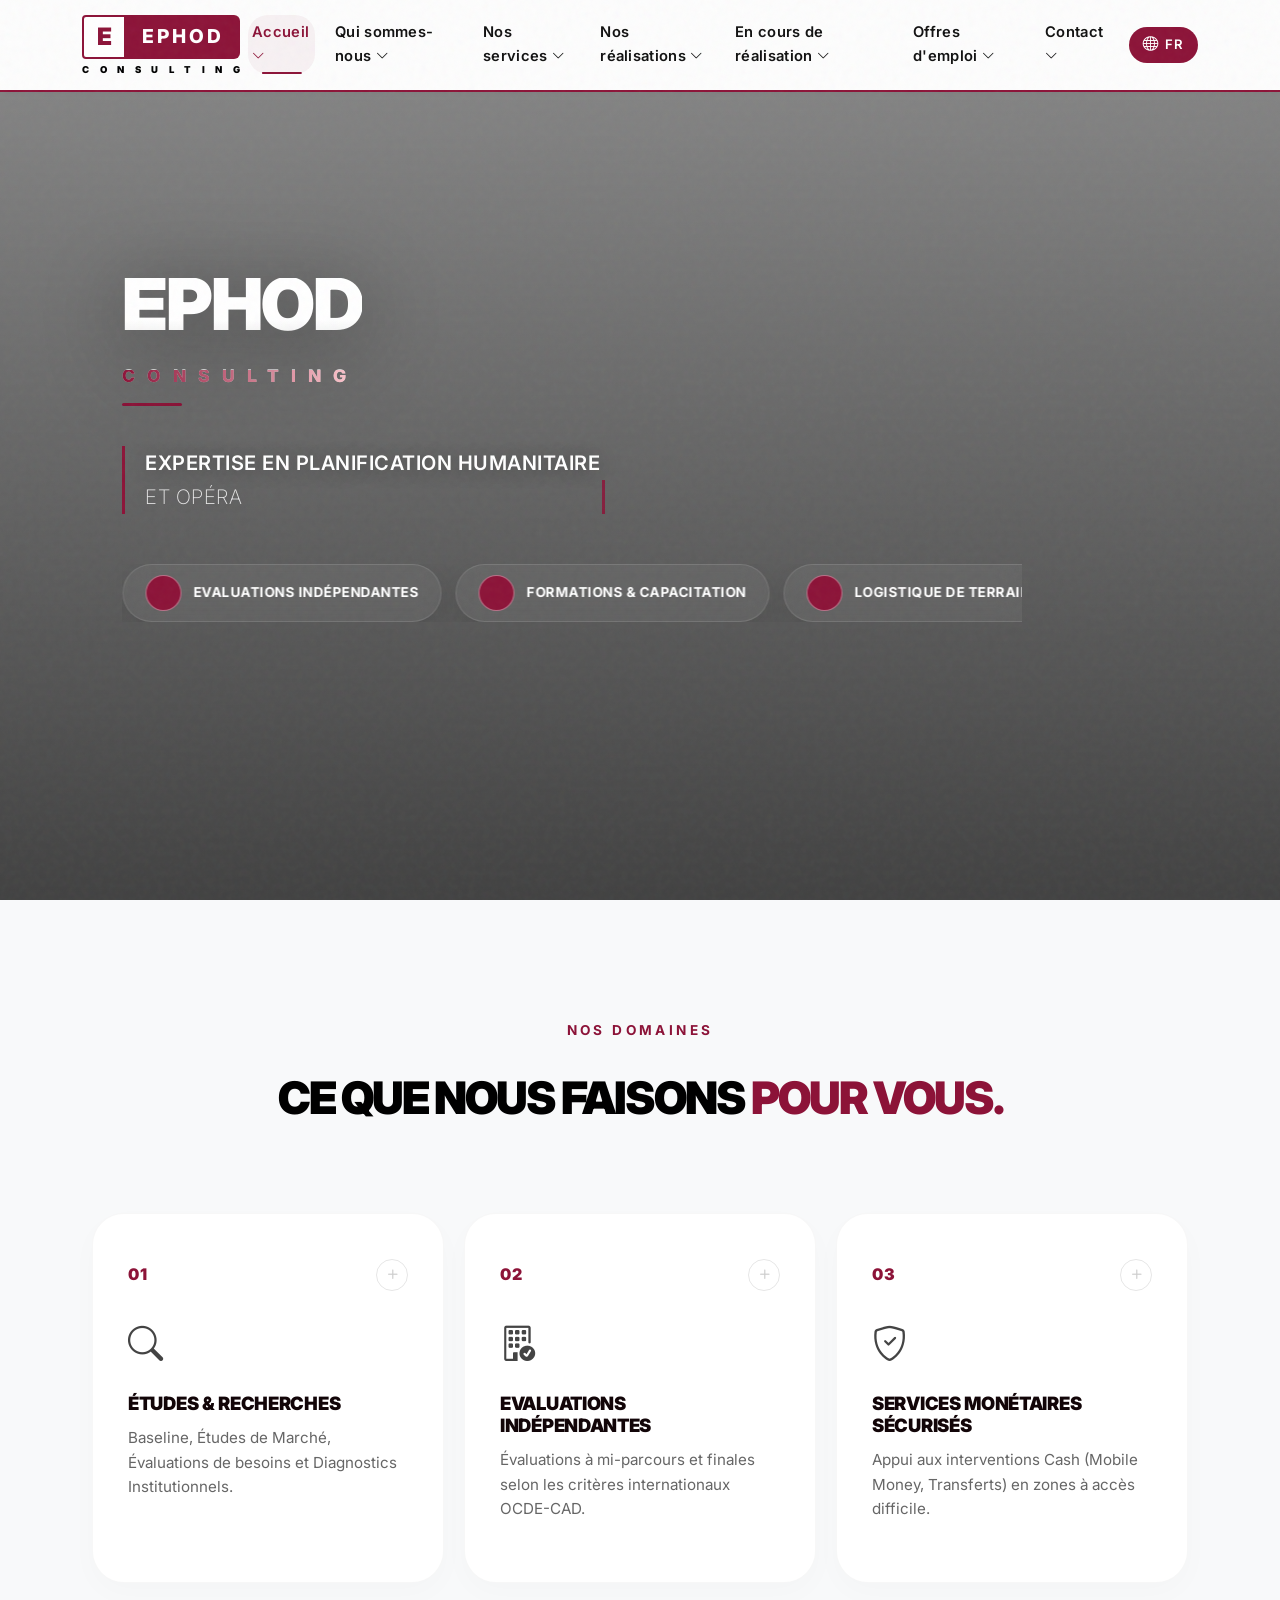
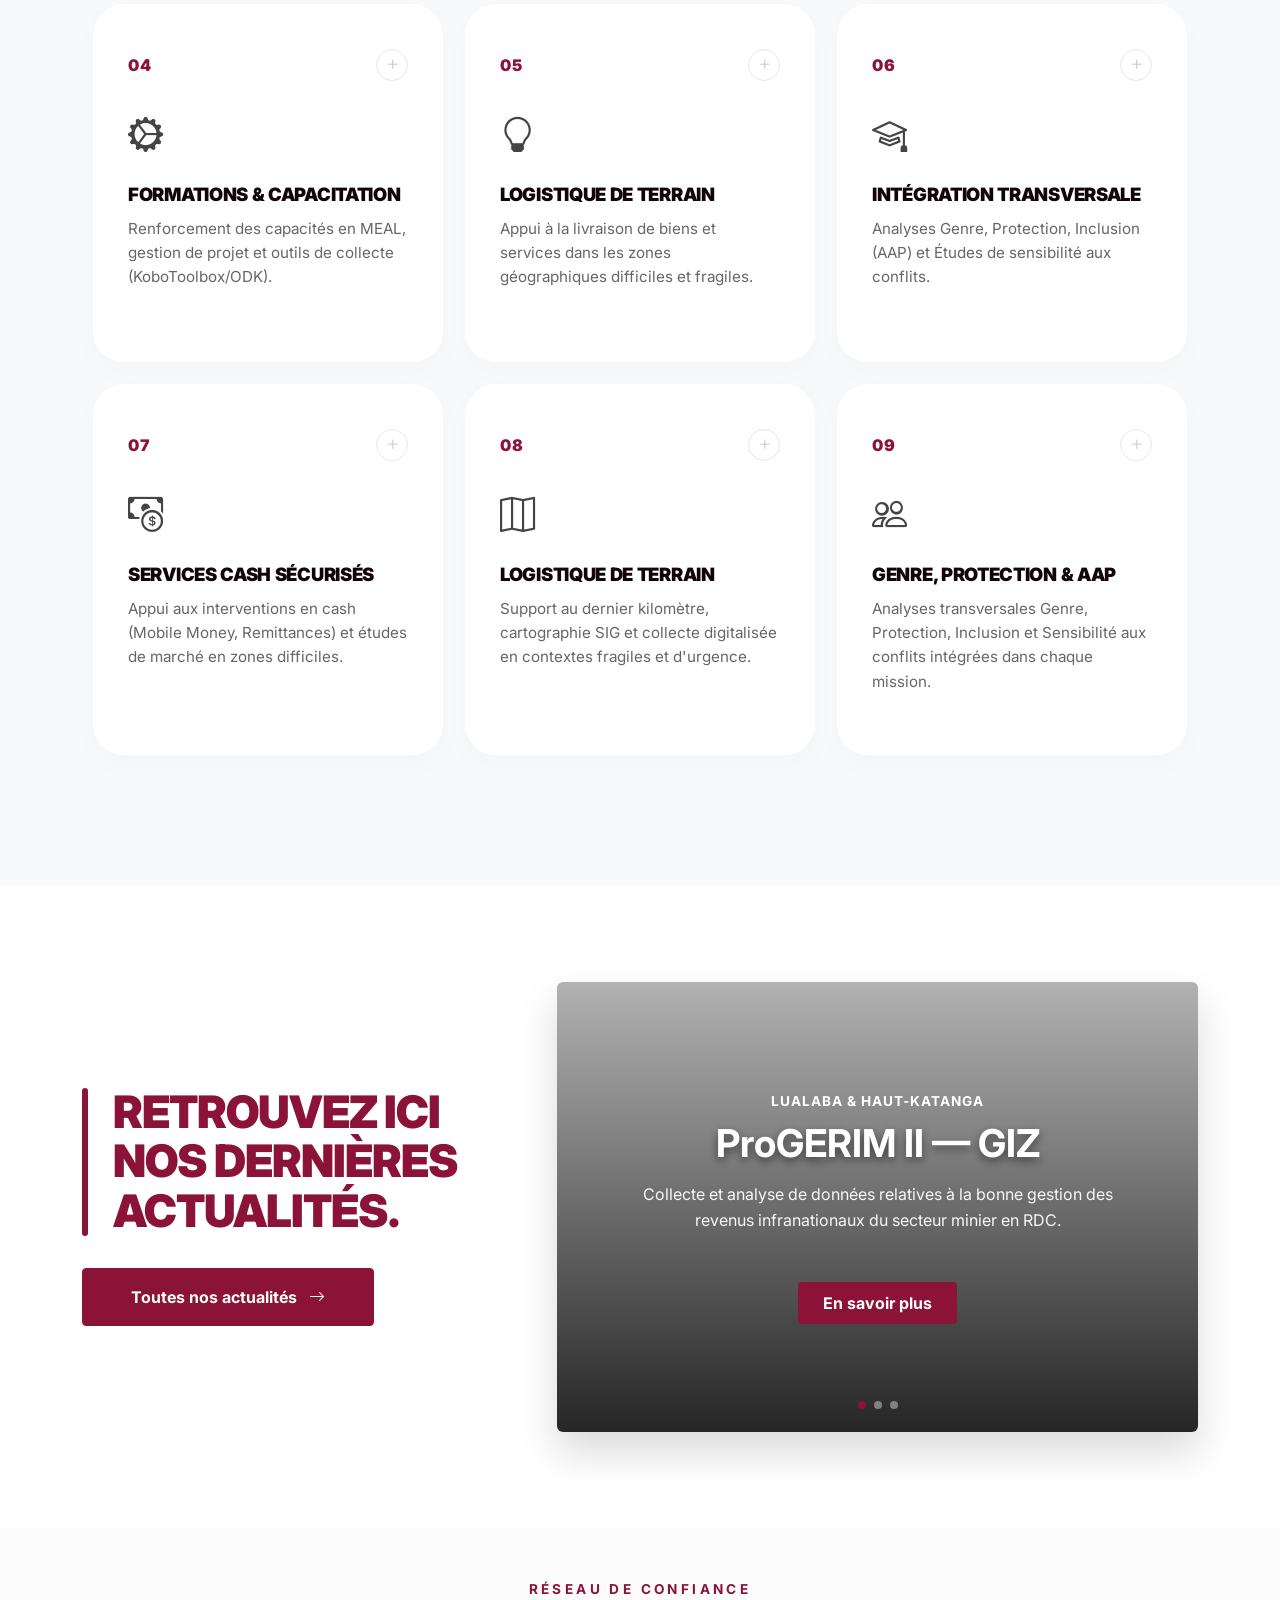
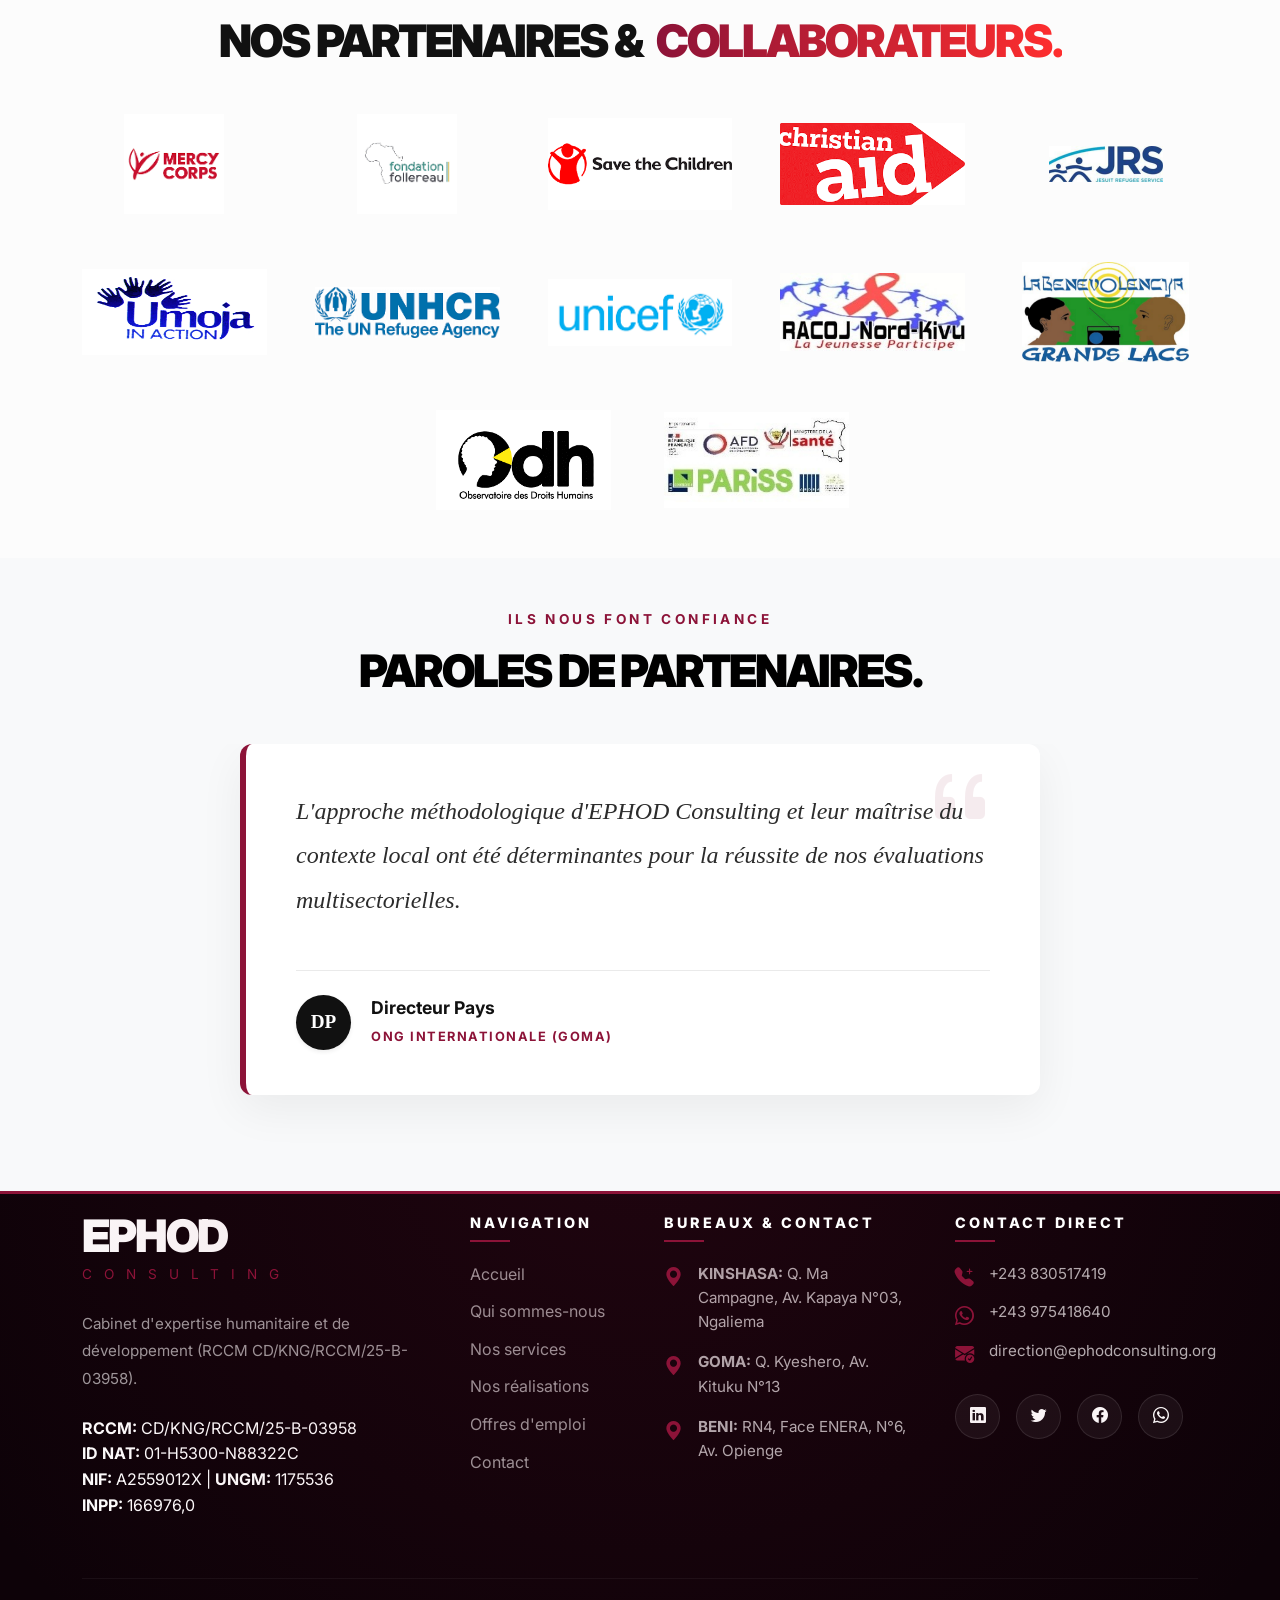
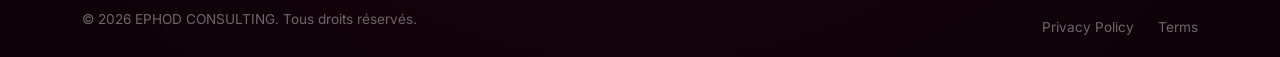
==== index.html @ c8effd80 "fix(ui): correct CP avatar visibility and add missing testimonial translations" ====
<!DOCTYPE html>
<html lang="fr">

<head>
  <meta charset="UTF-8">
  <meta name="viewport" content="width=device-width, initial-scale=1.0">
  <meta name="description" content="EPHOD Consulting — Cabinet d'expertise humanitaire et de développement. Évaluations indépendantes, advisory stratégique et ingénierie de projets en RDC et en Afrique.">
  <title>EPHOD Consulting — Accueil</title>
  <link rel="preconnect" href="https://fonts.googleapis.com">
  <link href="https://fonts.googleapis.com/css2?family=Inter:wght@300;400;500;600;700;800;900&display=swap" rel="stylesheet">
  <link href="https://cdn.jsdelivr.net/npm/bootstrap@5.3.0/dist/css/bootstrap.min.css" rel="stylesheet">
  <link href="https://cdn.jsdelivr.net/npm/bootstrap-icons@1.10.5/font/bootstrap-icons.css" rel="stylesheet">
  <link rel="stylesheet" href="https://cdn.jsdelivr.net/npm/swiper@11/swiper-bundle.min.css" />
  <link rel="stylesheet" href="css/style.css?v=2.2">
  <link rel="icon" type="image/svg+xml" href="img/favicon.svg">
  <meta property="og:title" content="EPHOD Consulting">
  <meta property="og:description" content="Expertise analytique, évaluation stratégique et renforcement des capacités en RDC.">
  <meta property="og:type" content="website">
  <meta property="og:image" content="https://josuekasongo.github.io/site_ephod/img/portfolio/strategic_workshop.webp">
  <meta property="og:url" content="https://josuekasongo.github.io/site_ephod/">
  <!-- Global site tag (gtag.js) - Google Analytics -->
  <script async src="https://www.googletagmanager.com/gtag/js?id=G-XXXXXXXXXX"></script>
  <script>
    window.dataLayer = window.dataLayer || [];
    function gtag(){dataLayer.push(arguments);}
    gtag('js', new Date());
    gtag('config', 'G-XXXXXXXXXX');
  </script>
</head>

<body>

  <!-- ========== NAVBAR ========== -->
  <nav class="navbar navbar-expand-lg" id="mainNavbar">
    <div class="container">
      <a class="logo-wrap-elite" href="index.html">
        <div class="logo-top-elite">
          <div class="logo-icon-box">
            <span>E</span>
          </div>
          <div class="logo-text-box">
            <span>EPHOD</span>
          </div>
        </div>
        <div class="logo-sub-text">
          <span>C</span><span>O</span><span>N</span><span>S</span><span>U</span><span>L</span><span>T</span><span>I</span><span>N</span><span>G</span>
        </div>
      </a>
      <button class="navbar-toggler border-0 shadow-none" type="button" data-bs-toggle="collapse"
        data-bs-target="#navMenu" aria-controls="navMenu" aria-expanded="false" aria-label="Menu">
        <span class="navbar-toggler-icon"></span>
      </button>
      <div class="collapse navbar-collapse" id="navMenu">
        <ul class="navbar-nav ms-auto mb-2 mb-lg-0 align-items-lg-center">
          <li class="nav-item has-dropdown">
            <a class="nav-link" href="index.html"><span data-i18n="nav.home">Accueil</span> <i class="bi bi-chevron-down" style="font-size:0.8rem;"></i></a>
            <div class="nav-dropdown">
              <a href="index.html#hero" class="nav-dropdown-item"><i class="bi bi-house-door icon-red"></i><div><span data-i18n="menu.home_head">En-tête</span><small data-i18n="menu.home_head_sub">Retour au début</small></div></a>
              <a href="index.html#actualites" class="nav-dropdown-item"><i class="bi bi-newspaper icon-red"></i><div><span data-i18n="menu.home_news">Dernières missions</span><small data-i18n="menu.home_news_sub">Notre actualité récente</small></div></a>
              <a href="index.html#partners" class="nav-dropdown-item"><i class="bi bi-diagram-3 icon-red"></i><div><span data-i18n="menu.home_partners">Réseau de confiance</span><small data-i18n="menu.home_partners_sub">Nos collaborateurs</small></div></a>
            </div>
          </li>
          
          <li class="nav-item has-dropdown">
            <a class="nav-link" href="about.html"><span data-i18n="nav.about">Qui sommes-nous</span> <i class="bi bi-chevron-down" style="font-size:0.8rem;"></i></a>
            <div class="nav-dropdown">
              <a href="about.html#vision" class="nav-dropdown-item"><i class="bi bi-eye icon-red"></i><div><span data-i18n="menu.about_vision">Notre Vision</span><small data-i18n="menu.about_vision_sub">Valeurs &amp; identité</small></div></a>
              <a href="about.html#mission" class="nav-dropdown-item"><i class="bi bi-bullseye icon-red"></i><div><span data-i18n="menu.about_mission">Notre Mission</span><small data-i18n="menu.about_mission_sub">Engagements EPHOD</small></div></a>
              <a href="about.html#equipe" class="nav-dropdown-item"><i class="bi bi-people icon-red"></i><div><span data-i18n="menu.about_team">Notre Équipe</span><small data-i18n="menu.about_team_sub">Experts pluridisciplinaires</small></div></a>
            </div>
          </li>
          
          <li class="nav-item has-dropdown">
            <a class="nav-link" href="services.html"><span data-i18n="nav.services">Nos services</span> <i class="bi bi-chevron-down" style="font-size:0.8rem;"></i></a>
            <div class="nav-dropdown">
              <a href="services.html#analytics" class="nav-dropdown-item"><i class="bi bi-bar-chart icon-red"></i><div><span data-i18n="menu.srv_audit">Audit &amp; Assurance</span><small data-i18n="menu.srv_audit_sub">Expertise complète</small></div></a>
              <a href="services.html#strategy" class="nav-dropdown-item"><i class="bi bi-award icon-red"></i><div><span data-i18n="menu.srv_cap">Renforcement des Capacités</span><small data-i18n="menu.srv_cap_sub">Formation &amp; coaching</small></div></a>
              <a href="services.html#support" class="nav-dropdown-item"><i class="bi bi-headset icon-red"></i><div><span data-i18n="menu.srv_support">Support &amp; Gestion</span><small data-i18n="menu.srv_support_sub">Accompagnement de projets</small></div></a>
              <a href="services.html#eval" class="nav-dropdown-item"><i class="bi bi-graph-up-arrow icon-red"></i><div><span data-i18n="menu.srv_eval">Évaluations Stratégiques</span><small data-i18n="menu.srv_eval_sub">Mesures d'impact</small></div></a>
            </div>
          </li>
          
          <li class="nav-item has-dropdown">
            <a class="nav-link" href="portfolio.html"><span data-i18n="nav.portfolio">Nos réalisations</span> <i class="bi bi-chevron-down" style="font-size:0.8rem;"></i></a>
            <div class="nav-dropdown">
              <a href="portfolio.html" class="nav-dropdown-item"><i class="bi bi-map icon-red"></i><div><span data-i18n="menu.port_lualaba">Lualaba &amp; Haut-Katanga</span><small data-i18n="menu.port_lualaba_sub">Secteur minier</small></div></a>
              <a href="portfolio.html" class="nav-dropdown-item"><i class="bi bi-shield-check icon-red"></i><div><span data-i18n="menu.port_kivu">Nord-Kivu</span><small data-i18n="menu.port_kivu_sub">Risques &amp; Protection</small></div></a>
              <a href="portfolio.html" class="nav-dropdown-item"><i class="bi bi-cash-coin icon-red"></i><div><span data-i18n="menu.port_sud">Sud-Kivu</span><small data-i18n="menu.port_sud_sub">Évaluations PDM</small></div></a>
            </div>
          </li>
          
          <li class="nav-item has-dropdown">
            <a class="nav-link" href="ongoing.html"><span data-i18n="nav.ongoing">En cours de réalisation</span> <i class="bi bi-chevron-down" style="font-size:0.8rem;"></i></a>
            <div class="nav-dropdown">
              <a href="ongoing.html" class="nav-dropdown-item"><i class="bi bi-activity icon-red"></i><div><span data-i18n="menu.ong_missions">Missions Actuelles</span><small data-i18n="menu.ong_missions_sub">Sur le terrain</small></div></a>
              <a href="ongoing.html" class="nav-dropdown-item"><i class="bi bi-globe-americas icon-red"></i><div><span data-i18n="menu.ong_zones">Zones d'accès complexe</span><small data-i18n="menu.ong_zones_sub">Déploiements RDC</small></div></a>
            </div>
          </li>
          
          <li class="nav-item has-dropdown">
            <a class="nav-link" href="careers.html"><span data-i18n="nav.careers">Offres d'emploi</span> <i class="bi bi-chevron-down" style="font-size:0.8rem;"></i></a>
            <div class="nav-dropdown">
              <a href="careers.html" class="nav-dropdown-item"><i class="bi bi-person-badge icon-red"></i><div><span data-i18n="menu.car_join">Rejoindre l'équipe</span><small data-i18n="menu.car_join_sub">Opportunités EPHOD</small></div></a>
              <a href="careers.html" class="nav-dropdown-item"><i class="bi bi-person-lines-fill icon-red"></i><div><span data-i18n="menu.car_network">Réseau d'experts</span><small data-i18n="menu.car_network_sub">Consultants indépendants</small></div></a>
            </div>
          </li>
          
          <li class="nav-item has-dropdown">
            <a class="nav-link" href="contact.html"><span data-i18n="nav.contact">Contact</span> <i class="bi bi-chevron-down" style="font-size:0.8rem;"></i></a>
            <div class="nav-dropdown">
              <a href="contact.html" class="nav-dropdown-item"><i class="bi bi-building icon-red"></i><div><span data-i18n="menu.contact_offices">Nos Bureaux</span><small data-i18n="menu.contact_offices_sub">Kinshasa, Goma, Beni</small></div></a>
              <a href="contact.html" class="nav-dropdown-item"><i class="bi bi-envelope-paper icon-red"></i><div><span data-i18n="menu.contact_write">Nous écrire</span><small data-i18n="menu.contact_write_sub">Demandes &amp; Support</small></div></a>
            </div>
          </li>
        </ul>
        <button class="lang-btn" onclick="toggleLanguage()" id="langBtn"><i class="bi bi-globe"></i><span id="lang-toggle-text">FR</span></button>
      </div>
    </div>
  </nav>

  <!-- ========== HERO — IMAGE FIXE + MINI SLIDER ========== -->
  <section class="hero-single" id="hero">
    <div class="hero-single-bg" style="background-image: linear-gradient(rgba(0,0,0,0.45), rgba(0,0,0,0.75)), url('https://images.unsplash.com/photo-1497366754035-f200968a6e72?auto=format&fit=crop&w=1280&q=60');"></div>
    <div class="hero-single-inner">
      <div class="hero-rmda-box hero-rmda-box--left">

        <!-- Nom de marque stacked -->
        <div class="hero-brand-giant hero-brand-giant--stacked">
          EPHOD <br>
          <span class="brand-sub-consulting">CONSULTING</span>
        </div>
        
        <div class="hero-brand-separator separator--left"></div>

        <!-- Description pro alignée à gauche -->
        <h1 class="hero-rmda-title title--left">
          <span class="hero-tw-line" id="slide1-line1"></span><br>
          <span class="hero-accent hero-tw-line" id="slide1-line2"></span>
        </h1>

        <!-- Mini slider rotatif -->
        <div class="hero-mini-frame frame--left">
          <div class="swiper hero-mini-swiper">
            <div class="swiper-wrapper">

              <div class="swiper-slide hero-mini-slide">
                <div class="hero-mini-img" style="background-image:url('https://images.unsplash.com/photo-1517048676732-d65bc937f952?auto=format&fit=crop&w=400&q=80');"></div>
                <span data-i18n="srv.s1_title">Études &amp; Recherches</span>
              </div>

              <div class="swiper-slide hero-mini-slide">
                <div class="hero-mini-img" style="background-image:url('https://images.unsplash.com/photo-1454165833767-027ffecd1ffc?auto=format&fit=crop&w=400&q=80');"></div>
                <span data-i18n="srv.s2_title">Évaluations Indépendantes</span>
              </div>

              <div class="swiper-slide hero-mini-slide">
                <div class="hero-mini-img" style="background-image:url('https://images.unsplash.com/photo-1531482615713-2afd69097998?auto=format&fit=crop&w=400&q=80');"></div>
                <span data-i18n="srv.s4_title">Formations &amp; Capacitation</span>
              </div>

              <div class="swiper-slide hero-mini-slide">
                <div class="hero-mini-img" style="background-image:url('https://images.unsplash.com/photo-1541872705-1f73c6400ec9?auto=format&fit=crop&w=400&q=80');"></div>
                <span data-i18n="srv.s8_title">Logistique de Terrain</span>
              </div>

              <div class="swiper-slide hero-mini-slide">
                <div class="hero-mini-img" style="background-image:url('https://images.unsplash.com/photo-1521737604893-d14cc237f11d?auto=format&fit=crop&w=400&q=80');"></div>
                <span data-i18n="srv.s9_title">Genre, Protection &amp; AAP</span>
              </div>

              <div class="swiper-slide hero-mini-slide">
                <div class="hero-mini-img" style="background-image:url('https://images.unsplash.com/photo-1601597111158-2fceff292cdc?auto=format&fit=crop&w=400&q=80');"></div>
                <span data-i18n="srv.s7_title">Services Cash Sécurisés</span>
              </div>

            </div>
          </div>
        </div>
        <!-- Fin mini slider -->

      </div>
    </div>
  </section>


  <!-- ========== SERVICES — SQUARE CARDS GRID ========== -->
  <section class="srv-grid-section" id="services">
    <div class="container">
      <div class="srv-grid-header text-center">
        <span class="section-label-rmda" data-i18n="home.services_label">NOS DOMAINES</span>
        <h2 class="srv-grid-heading" data-i18n="home.services_heading">Ce que nous faisons pour vous.</h2>
      </div>
      <div class="srv-square-grid">

        <!-- 01 ÉTUDES & RECHERCHES -->
        <a href="services.html#analytics" class="srv-square-card">
          <div class="srv-sq-top">
            <span class="srv-sq-num">01</span>
            <div class="srv-sq-plus"><i class="bi bi-plus"></i></div>
          </div>
          <div class="srv-sq-icon"><i class="bi bi-search"></i></div>
          <h3 class="srv-sq-title" data-i18n="srv.s1_title">ÉTUDES & RECHERCHES</h3>
          <p class="srv-sq-desc" data-i18n="srv.s1_desc">Baseline, Market Study, évaluations de besoins (ERM) et diagnostics institutionnels complets.</p>
        </a>

        <!-- 02 Évaluations Institutionnelles -->
        <a href="services.html" class="srv-square-card">
          <div class="srv-sq-top">
            <span class="srv-sq-num">02</span>
            <div class="srv-sq-plus"><i class="bi bi-plus"></i></div>
          </div>
          <div class="srv-sq-icon"><i class="bi bi-building-check"></i></div>
          <h3 class="srv-sq-title" data-i18n="srv.s2_title">ÉVALUATIONS INDÉPENDANTES</h3>
          <p class="srv-sq-desc" data-i18n="srv.s2_desc">Évaluations à mi-parcours et finales selon les critères OCDE-CAD et CHS Alliance.</p>
        </a>

        <!-- 03 Third Party Monitoring -->
        <a href="services.html" class="srv-square-card">
          <div class="srv-sq-top">
            <span class="srv-sq-num">03</span>
            <div class="srv-sq-plus"><i class="bi bi-plus"></i></div>
          </div>
          <div class="srv-sq-icon"><i class="bi bi-shield-check"></i></div>
          <h3 class="srv-sq-title" data-i18n="srv.s3_title">SERVICES MONÉTAIRES SÉCURISÉS</h3>
          <p class="srv-sq-desc" data-i18n="srv.s3_desc">Appui aux interventions Cash (Mobile Money, Cash Express, Rémittences) en zones à accès complexe.</p>
        </a>

        <!-- 04 Ingénierie de Projets -->
        <a href="services.html" class="srv-square-card">
          <div class="srv-sq-top">
            <span class="srv-sq-num">04</span>
            <div class="srv-sq-plus"><i class="bi bi-plus"></i></div>
          </div>
          <div class="srv-sq-icon"><i class="bi bi-gear-wide-connected"></i></div>
          <h3 class="srv-sq-title" data-i18n="srv.s4_title">FORMATIONS & CAPACITATION</h3>
          <p class="srv-sq-desc" data-i18n="srv.s4_desc">Renforcement des capacités en MEAL, gestion de projet et outils de collecte (KoboToolbox/ODK).</p>
        </a>

        <!-- 05 Advisory Stratégique -->
        <a href="services.html" class="srv-square-card">
          <div class="srv-sq-top">
            <span class="srv-sq-num">05</span>
            <div class="srv-sq-plus"><i class="bi bi-plus"></i></div>
          </div>
          <div class="srv-sq-icon"><i class="bi bi-lightbulb"></i></div>
          <h3 class="srv-sq-title" data-i18n="srv.s5_title">LOGISTIQUE DE TERRAIN</h3>
          <p class="srv-sq-desc" data-i18n="srv.s5_desc">Appui à la livraison de biens et services dans les zones géographiques difficiles et fragiles.</p>
        </a>

        <!-- 06 Formations Professionnelles -->
        <a href="services.html" class="srv-square-card">
          <div class="srv-sq-top">
            <span class="srv-sq-num">06</span>
            <div class="srv-sq-plus"><i class="bi bi-plus"></i></div>
          </div>
          <div class="srv-sq-icon"><i class="bi bi-mortarboard"></i></div>
          <h3 class="srv-sq-title" data-i18n="srv.s6_title">INTÉGRATION TRANSVERSALE</h3>
          <p class="srv-sq-desc" data-i18n="srv.s6_desc">Analyses Genre, Protection, Inclusion (AAP) et Études de sensibilité aux conflits.</p>
        </a>

        <!-- 07 Services Cash Sécurisés -->
        <a href="services.html" class="srv-square-card">
          <div class="srv-sq-top">
            <span class="srv-sq-num">07</span>
            <div class="srv-sq-plus"><i class="bi bi-plus"></i></div>
          </div>
          <div class="srv-sq-icon"><i class="bi bi-cash-coin"></i></div>
          <h3 class="srv-sq-title" data-i18n="srv.s7_title">SERVICES CASH SÉCURISÉS</h3>
          <p class="srv-sq-desc" data-i18n="srv.s7_desc">Appui aux interventions en cash (Mobile Money, Remittances) et études de marché en zones difficiles.</p>
        </a>

        <!-- 08 Logistique de Terrain -->
        <a href="services.html" class="srv-square-card">
          <div class="srv-sq-top">
            <span class="srv-sq-num">08</span>
            <div class="srv-sq-plus"><i class="bi bi-plus"></i></div>
          </div>
          <div class="srv-sq-icon"><i class="bi bi-map"></i></div>
          <h3 class="srv-sq-title" data-i18n="srv.s8_title">LOGISTIQUE DE TERRAIN</h3>
          <p class="srv-sq-desc" data-i18n="srv.s8_desc">Support au dernier kilomètre, cartographie SIG et collecte digitalisée en contextes fragiles et d'urgence.</p>
        </a>

        <!-- 09 Genre, Protection & AAP -->
        <a href="services.html" class="srv-square-card">
          <div class="srv-sq-top">
            <span class="srv-sq-num">09</span>
            <div class="srv-sq-plus"><i class="bi bi-plus"></i></div>
          </div>
          <div class="srv-sq-icon"><i class="bi bi-people"></i></div>
          <h3 class="srv-sq-title" data-i18n="srv.s9_title">GENRE, PROTECTION & AAP</h3>
          <p class="srv-sq-desc" data-i18n="srv.s9_desc">Analyses transversales Genre, Protection, Inclusion et Sensibilité aux conflits intégrées dans chaque mission.</p>
        </a>

      </div>
    </div>
  </section>



  <!-- ========== ACTUALITÉS / DERNIÈRES MISSIONS ========== -->
  <section class="ephod-news-slider-section py-5 my-5" id="actualites">
    <div class="container">
      <div class="row align-items-center">
        <!-- Left Side Title & Button -->
        <div class="col-lg-5 mb-5 mb-lg-0 pe-lg-5 fade-left">
          <div class="news-accent-box mb-4">
            <div class="news-vertical-line"></div>
            <h2 class="text-uppercase m-0" style="color: var(--primary); font-weight: 900; line-height: 1.1; font-size: 2.8rem; letter-spacing: -1px;">
              <span data-i18n="home.news_title_line1">RETROUVEZ ICI</span><br>
              <span data-i18n="home.news_title_line2">NOS DERNIÈRES</span><br>
              <span data-i18n="home.news_title_line3">ACTUALITÉS..</span>
            </h2>
          </div>
          <a href="portfolio.html" class="btn text-white px-5 py-3 fw-bold mt-2 btn-ephod-primary" style="border-radius: 4px; text-transform: none;">
            <span data-i18n="home.news_btn">Toutes nos actualités</span> <i class="bi bi-arrow-right ms-2"></i>
          </a>
        </div>
        
        <!-- Right Side Swiper -->
        <div class="col-lg-7 scale-in">
          <div class="swiper news-slider-swiper" style="height: 450px; border-radius: 6px; overflow: hidden; box-shadow: 0 20px 40px rgba(0,0,0,0.15);">
            <div class="swiper-wrapper">
            
              <!-- Slide 1 -->
              <div class="swiper-slide position-relative">
                <div style="background-image: linear-gradient(rgba(0,0,0,0.3), rgba(0,0,0,0.85)), url('https://images.unsplash.com/photo-1497366754035-f200968a6e72?auto=format&fit=crop&w=1200&q=80'); height: 100%; width: 100%; background-size: cover; background-position: center; position: absolute; top:0; left:0;"></div>
                <div class="position-absolute w-100 h-100 d-flex flex-column justify-content-center align-items-center text-center text-white px-4 px-md-5 z-2" style="top:0; left:0;">
                  <span class="text-uppercase mb-2 d-block" style="font-size: 0.85rem; letter-spacing: 1px; font-weight: 700; color: #fff;" data-i18n="home.news1_zone">LUALABA &amp; HAUT-KATANGA</span>
                  <h3 class="fw-bold mb-3" style="font-family: 'Inter', sans-serif; font-size: clamp(1.8rem, 3vw, 2.5rem); text-shadow: 0 4px 10px rgba(0,0,0,0.5);" data-i18n="home.news1_title">ProGERIM II — GIZ</h3>
                  <p class="mb-4" style="font-size: 1rem; opacity: 0.95; max-width: 90%; margin: 0 auto;" data-i18n="home.news1_desc">Collecte et analyse de données relatives à la bonne gestion des revenus infranationaux du secteur minier en RDC.</p>
                  <a href="portfolio.html" class="btn text-white px-4 py-2 mt-4" style="background-color: var(--primary); font-weight: bold; border-radius: 4px;" data-i18n="home.news_more">En savoir plus</a>
                </div>
              </div>
  
              <!-- Slide 2 -->
              <div class="swiper-slide position-relative">
                <div style="background-image: linear-gradient(rgba(0,0,0,0.3), rgba(0,0,0,0.85)), url('https://images.unsplash.com/photo-1454165833767-027ffecd1ffc?auto=format&fit=crop&w=1200&q=80'); height: 100%; width: 100%; background-size: cover; background-position: center; position: absolute; top:0; left:0;"></div>
                <div class="position-absolute w-100 h-100 d-flex flex-column justify-content-center align-items-center text-center text-white px-4 px-md-5 z-2" style="top:0; left:0;">
                  <span class="text-uppercase mb-2 d-block" style="font-size: 0.85rem; letter-spacing: 1px; font-weight: 700; color: #fff;" data-i18n="home.news2_zone">NORD-KIVU — Kayna &amp; Lubero</span>
                  <h3 class="fw-bold mb-3" style="font-family: 'Inter', sans-serif; font-size: clamp(1.8rem, 3vw, 2.5rem); text-shadow: 0 4px 10px rgba(0,0,0,0.5);" data-i18n="home.news2_title">Étude JRS 2026</h3>
                  <p class="mb-4" style="font-size: 1rem; opacity: 0.95; max-width: 90%; margin: 0 auto;" data-i18n="home.news2_desc">Étude de marché et évaluation des risques de protection liés aux interventions en cash pour populations déplacées.</p>
                  <a href="portfolio.html" class="btn text-white px-4 py-2 mt-4" style="background-color: var(--primary); font-weight: bold; border-radius: 4px;" data-i18n="home.news_more">En savoir plus</a>
                </div>
              </div>
  
              <!-- Slide 3 -->
              <div class="swiper-slide position-relative">
                <div style="background-image: linear-gradient(rgba(0,0,0,0.3), rgba(0,0,0,0.85)), url('https://images.unsplash.com/photo-1541872705-1f73c6400ec9?auto=format&fit=crop&w=1200&q=80'); height: 100%; width: 100%; background-size: cover; background-position: center; position: absolute; top:0; left:0;"></div>
                <div class="position-absolute w-100 h-100 d-flex flex-column justify-content-center align-items-center text-center text-white px-4 px-md-5 z-2" style="top:0; left:0;">
                  <span class="text-uppercase mb-2 d-block" style="font-size: 0.85rem; letter-spacing: 1px; font-weight: 700; color: #fff;" data-i18n="home.news3_zone">SUD-KIVU</span>
                  <h3 class="fw-bold mb-3" style="font-family: 'Inter', sans-serif; font-size: clamp(1.8rem, 3vw, 2.5rem); text-shadow: 0 4px 10px rgba(0,0,0,0.5);" data-i18n="home.news3_title">PDM Christian Aid</h3>
                  <p class="mb-4" style="font-size: 1rem; opacity: 0.95; max-width: 90%; margin: 0 auto;" data-i18n="home.news3_desc">Post Distribution Monitoring — évaluation des résultats d'interventions cash dans les zones à accès complexe du Sud-Kivu.</p>
                  <a href="portfolio.html" class="btn text-white px-4 py-2 mt-4" style="background-color: var(--primary); font-weight: bold; border-radius: 4px;" data-i18n="home.news_more">En savoir plus</a>
                </div>
              </div>
  
            </div>
            <div class="swiper-pagination news-slider-pagination position-absolute" style="bottom: 15px !important;"></div>
          </div>
        </div>
      </div>
    </div>
  </section>

  <!-- ========== PARTENAIRES ========== -->
  <section class="ephod-partners-section py-5" style="background-color: #fcfcfc;" id="partners">
    <div class="container text-center mb-5">
      <span class="section-label-rmda d-inline-block mb-3" data-i18n="home.partners_label">RÉSEAU DE CONFIANCE</span>
      <h2 class="srv-grid-heading mx-auto text-center" data-i18n="home.partners_heading">
        <span style="color: #111111;">Nos Partenaires &amp;</span>
        <span style="background: linear-gradient(90deg, #8C1338, #FF2E2E); -webkit-background-clip: text; -webkit-text-fill-color: transparent; background-clip: text; display: inline-block; margin-left: 8px;">Collaborateurs.</span>
      </h2>
    </div>
    <div class="container">
      <div class="row row-cols-2 row-cols-md-3 row-cols-lg-5 g-5 align-items-center justify-content-center">
        <!-- Mercy Corps -->
        <div class="col text-center"><img loading="lazy" src="img/partners/mercy_corps.png" alt="Mercy Corps" style="max-height:100px; max-width:100%; transition:transform 0.3s;" onmouseover="this.style.transform='scale(1.1)'" onmouseout="this.style.transform='scale(1)'"></div>
        <!-- Fondation Follereau -->
        <div class="col text-center"><img loading="lazy" src="img/partners/fondation_follereau.png" alt="Fondation Follereau" style="max-height:100px; max-width:100%; transition:transform 0.3s;" onmouseover="this.style.transform='scale(1.1)'" onmouseout="this.style.transform='scale(1)'"></div>
        <!-- Save the Children -->
        <div class="col text-center"><img loading="lazy" src="img/partners/save_the_children.png" alt="Save the Children" style="max-height:100px; max-width:100%; transition:transform 0.3s;" onmouseover="this.style.transform='scale(1.1)'" onmouseout="this.style.transform='scale(1)'"></div>
        <!-- Christian Aid -->
        <div class="col text-center"><img loading="lazy" src="img/partners/christian_aid.png" alt="Christian Aid" style="max-height:100px; max-width:100%; transition:transform 0.3s;" onmouseover="this.style.transform='scale(1.1)'" onmouseout="this.style.transform='scale(1)'"></div>
        <!-- JRS -->
        <div class="col text-center"><img loading="lazy" src="img/partners/jrs.png" alt="JRS" style="max-height:100px; max-width:100%; transition:transform 0.3s;" onmouseover="this.style.transform='scale(1.1)'" onmouseout="this.style.transform='scale(1)'"></div>
        <!-- UNICEF -->
        <div class="col text-center"><img loading="lazy" src="img/partners/unicef.png" alt="UNICEF" style="max-height:100px; max-width:100%; transition:transform 0.3s;" onmouseover="this.style.transform='scale(1.1)'" onmouseout="this.style.transform='scale(1)'"></div>
        <!-- UNHCR -->
        <div class="col text-center"><img loading="lazy" src="img/partners/unhcr.png" alt="UNHCR" style="max-height:100px; max-width:100%; transition:transform 0.3s;" onmouseover="this.style.transform='scale(1.1)'" onmouseout="this.style.transform='scale(1)'"></div>
        <!-- Umoja in Action -->
        <div class="col text-center"><img loading="lazy" src="img/partners/umoja.png" alt="Umoja In Action" style="max-height:100px; max-width:100%; transition:transform 0.3s;" onmouseover="this.style.transform='scale(1.1)'" onmouseout="this.style.transform='scale(1)'"></div>
        <!-- RACOJ Nord-Kivu -->
        <div class="col text-center"><img loading="lazy" src="img/partners/racoj.jpg" alt="RACOJ Nord-Kivu" style="max-height:100px; max-width:100%; transition:transform 0.3s;" onmouseover="this.style.transform='scale(1.1)'" onmouseout="this.style.transform='scale(1)'"></div>
        <!-- La Benevolencija Grands Lacs -->
        <div class="col text-center"><img loading="lazy" src="img/partners/benevolencija.png" alt="La Benevolencija Grands Lacs" style="max-height:100px; max-width:100%; transition:transform 0.3s;" onmouseover="this.style.transform='scale(1.1)'" onmouseout="this.style.transform='scale(1)'"></div>
        <!-- ODH -->
        <div class="col text-center"><img loading="lazy" src="img/partners/odh.png" alt="ODH" style="max-height:100px; max-width:100%; transition:transform 0.3s;" onmouseover="this.style.transform='scale(1.1)'" onmouseout="this.style.transform='scale(1)'"></div>
        <!-- PARISS -->
        <div class="col text-center"><img loading="lazy" src="img/partners/pariss.jpg" alt="PARISS" style="max-height:100px; max-width:100%; transition:transform 0.3s;" onmouseover="this.style.transform='scale(1.1)'" onmouseout="this.style.transform='scale(1)'"></div>
      </div>
    </div>
  </section>

  <!-- ========== FOOTER ========== -->

<!-- ========== RMDA GROUP EXACT FOOTER ========== -->
  
  <!-- ========== TÉMOIGNAGES ========== -->
  <section class="py-5 bg-light" id="temoignages">
    <div class="container text-center mb-5 fade-up">
      <span class="section-label-rmda d-inline-block mb-3" data-i18n="home.testi_label">ILS NOUS FONT CONFIANCE</span>
      <h2 class="srv-grid-heading mx-auto text-center" data-i18n="home.testi_heading">
        <span style="color: #111111;">Paroles de</span>
        <span style="background: linear-gradient(90deg, #8C1338, #FF2E2E); -webkit-background-clip: text; -webkit-text-fill-color: transparent; background-clip: text; display: inline-block; margin-left: 8px;">Partenaires.</span>
      </h2>
    </div>
    <div class="container fade-up">
      <div id="indexTestimonialCarousel" class="carousel slide" data-bs-ride="carousel">
        <div class="carousel-inner pb-5">
          <!-- Testimonial 1 -->
          <div class="carousel-item active" data-bs-interval="6000">
            <div class="mx-auto" style="max-width: 800px;">
              <div class="card border-0" style="border-radius: 12px; padding: 45px 50px; background: #ffffff; border-left: 6px solid var(--primary) !important; box-shadow: 0 15px 45px rgba(0,0,0,0.06);">
                <div class="card-body text-start position-relative p-0">
                  <i class="bi bi-quote position-absolute" style="font-size: 5rem; color: var(--primary); opacity: 0.08; top: -30px; right: -10px; z-index: 0; line-height: 1;"></i>
                  <p class="fs-4 mb-4 position-relative" style="color: #2c2c2c; line-height: 1.85; font-family: 'Georgia', serif; font-style: italic; z-index: 1;" data-i18n="home.testi1_text">L'approche méthodologique d'EPHOD Consulting et leur maîtrise du contexte local ont été déterminantes pour la réussite de nos évaluations multisectorielles.</p>
                  <div class="d-flex align-items-center mt-5 pt-4 position-relative" style="border-top: 1px solid #eaeaea; z-index: 1;">
                    <div class="rounded-circle d-flex align-items-center justify-content-center text-white shadow-sm" style="width: 55px; height: 55px; background: #111111; font-weight: 700; font-size: 1.2rem; margin-right: 20px; font-family: 'Georgia', serif;">DP</div>
                    <div>
                      <h5 class="fw-bold mb-1" style="font-size: 1.1rem; color: #111;" data-i18n="home.testi1_author">Directeur Pays</h5>
                      <span style="color: var(--primary); font-size: 0.8rem; font-weight: 700; letter-spacing: 1.5px; text-transform: uppercase;" data-i18n="home.testi1_org">ONG Internationale (Goma)</span>
                    </div>
                  </div>
                </div>
              </div>
            </div>
          </div>
          <!-- Testimonial 2 -->
          <div class="carousel-item" data-bs-interval="6000">
            <div class="mx-auto" style="max-width: 800px;">
              <div class="card border-0" style="border-radius: 12px; padding: 45px 50px; background: #ffffff; border-left: 6px solid var(--primary) !important; box-shadow: 0 15px 45px rgba(0,0,0,0.06);">
                <div class="card-body text-start position-relative p-0">
                  <i class="bi bi-quote position-absolute" style="font-size: 5rem; color: var(--primary); opacity: 0.08; top: -30px; right: -10px; z-index: 0; line-height: 1;"></i>
                  <p class="fs-4 mb-4 position-relative" style="color: #2c2c2c; line-height: 1.85; font-family: 'Georgia', serif; font-style: italic; z-index: 1;" data-i18n="home.testi2_text">Une expertise data-driven impressionnante. Leurs analyses nous ont permis de recentrer nos stratégies d'intervention avec une grande précision.</p>
                  <div class="d-flex align-items-center mt-5 pt-4 position-relative" style="border-top: 1px solid #eaeaea; z-index: 1;">
                    <div class="rounded-circle d-flex align-items-center justify-content-center text-white shadow-sm" style="width: 55px; height: 55px; background: #8C1338; font-weight: 700; font-size: 1.2rem; margin-right: 20px; font-family: 'Georgia', serif;">CP</div>
                    <div>
                      <h5 class="fw-bold mb-1" style="font-size: 1.1rem; color: #111;" data-i18n="home.testi2_author">Chef de Projet</h5>
                      <span style="color: var(--primary); font-size: 0.8rem; font-weight: 700; letter-spacing: 1.5px; text-transform: uppercase;" data-i18n="home.testi2_org">Agence de Développement</span>
                    </div>
                  </div>
                </div>
              </div>
            </div>
          </div>
        </div>
      </div>
    </div>
  </section>

  <!-- ========== FULL INSTITUTIONAL FOOTER ========== -->
  <footer class="main-footer">
    <div class="container">
      <div class="row g-5">
        
        <!-- Column 1: Brand & Identity -->
        <div class="col-lg-4">
          <div class="footer-brand-wrap">
            <div class="footer-logo-main">EPHOD</div>
            <div class="footer-logo-sub">CONSULTING</div>
          </div>
          <p class="footer-desc-text mt-4">
            <span data-i18n="footer.desc">Cabinet d'expertise humanitaire et de développement. Spécialisé en planification, MEAL et opérationnalisation du développement.</span>
          </p>
          <div class="footer-legal-grid mt-4">
            <div class="legal-item"><strong>RCCM:</strong> CD/KNG/RCCM/25-B-03958</div>
            <div class="legal-item"><strong>ID NAT:</strong> 01-H5300-N88322C</div>
            <div class="legal-item"><strong>NIF:</strong> A2559012X | <strong>UNGM:</strong> 1175536</div>
            <div class="legal-item"><strong>INPP:</strong> 166976,0</div>
          </div>
        </div>

        <!-- Column 2: Navigation -->
        <div class="col-lg-2 col-md-4">
          <h4 class="footer-h4-title" data-i18n="footer.nav_title">NAVIGATION</h4>
          <ul class="footer-nav-links">
            <li><a href="index.html" data-i18n="nav.home">Accueil</a></li>
            <li><a href="about.html" data-i18n="nav.about">Qui sommes-nous</a></li>
            <li><a href="services.html" data-i18n="nav.services">Nos services</a></li>
            <li><a href="portfolio.html" data-i18n="nav.portfolio">Nos réalisations</a></li>
            <li><a href="careers.html" data-i18n="nav.careers">Offres d'emploi</a></li>
            <li><a href="contact.html" data-i18n="nav.contact">Contact</a></li>
          </ul>
        </div>

        <!-- Column 3: Regional Offices -->
        <div class="col-lg-3 col-md-4">
          <h4 class="footer-h4-title" data-i18n="footer.offices_title">NOS BUREAUX</h4>
          <ul class="footer-info-list">
            <li>
              <i class="bi bi-geo-alt-fill"></i>
              <span><strong>KINSHASA:</strong> Q. Ma Campagne, Av. Kapaya N°03, Ngaliema</span>
            </li>
            <li class="mt-3">
              <i class="bi bi-geo-alt-fill"></i>
              <span><strong>GOMA:</strong> Q. Kyeshero, Av. Kituku N°13</span>
            </li>
            <li class="mt-3">
              <i class="bi bi-geo-alt-fill"></i>
              <span><strong>BENI:</strong> RN4, Face ENERA, N°6, Av. Opienge</span>
            </li>
          </ul>
        </div>

        <!-- Column 4: Contact Direct -->
        <div class="col-lg-3 col-md-4">
          <h4 class="footer-h4-title" data-i18n="footer.direct_label">CONTACT DIRECT</h4>
          <ul class="footer-info-list">
            <li>
              <i class="bi bi-telephone-plus-fill"></i>
              <span>+243 830517419</span>
            </li>
            <li class="mt-2">
              <i class="bi bi-whatsapp"></i>
              <span>+243 975418640</span>
            </li>
            <li class="mt-2">
              <i class="bi bi-envelope-check-fill"></i>
              <span>direction@ephodconsulting.org</span>
            </li>
          </ul>
          <div class="footer-social-icons mt-4">
            <a href="#"><i class="bi bi-linkedin"></i></a>
            <a href="#"><i class="bi bi-twitter"></i></a>
            <a href="#"><i class="bi bi-facebook"></i></a>
            <a href="https://wa.me/243830517419" target="_blank" title="Nous contacter sur WhatsApp"><i class="bi bi-whatsapp"></i></a>
          </div>
        </div>

      </div>
      
      <div class="footer-bottom-elite">
        <p>&copy; 2026 EPHOD CONSULTING. Tous droits réservés.</p>
        <div class="f-bottom-links">
          <a href="privacy.html" data-i18n="footer.privacy">Privacy Policy</a>
          <a href="#">Terms</a>
        </div>
      </div>
    </div>
  </footer>
  <script defer src="https://cdn.jsdelivr.net/npm/bootstrap@5.3.0/dist/js/bootstrap.bundle.min.js"></script>
  <script defer src="https://cdn.jsdelivr.net/npm/swiper@11/swiper-bundle.min.js"></script>
  <script defer src="js/lang.js?v=2.2"></script>
  <script defer src="js/main.js?v=2.2"></script>

  <script defer>
  // ── HERO TYPEWRITER ENGINE ─────────────────────────────────
  function getHeroSlides() {
    const isEn = window.currentLang === 'en';
    return [
      {
        brandPre: "",
        brandTag: "",
        line1: isEn ? "Expertise in Humanitarian Planning" : "Expertise en Planification Humanitaire",
        line2: isEn ? "and Operationalization of Development." : "et Opérationnalisation du Développement.",
        cta:   'slide1-cta'
      },
      {
        brandPre: "",
        brandTag: "",
        line1: isEn ? "MEASURING impact to" : "MESURER l'impact",
        line2: isEn ? "IMPROVE practices." : "pour améliorer les pratiques.",
        cta:   'slide2-cta'
      },
      {
        brandPre: "",
        brandTag: "",
        line1: isEn ? "SUPPORTING organizations" : "ACCOMPAGNER les organisations",
        line2: isEn ? "towards strategic excellence." : "vers l'excellence stratégique.",
        cta:   'slide3-cta'
      }
    ];
  }

  let heroTwInterval = null;

  function typeHeroLine(el, text, speed, cb) {
    if (!el) return cb && cb();
    el.textContent = '';
    el.classList.add('typing');
    let i = 0;
    clearInterval(heroTwInterval);
    heroTwInterval = setInterval(() => {
      if (i < text.length) {
        el.textContent += text[i++];
      } else {
        clearInterval(heroTwInterval);
        el.classList.remove('typing');
        if (cb) cb();
      }
    }, speed);
  }

  function runSlideAnimation(slideIndex) {
    const slides = getHeroSlides();
    const s = slides[slideIndex];
    if (!s) return;

    const n = slideIndex + 1;
    const brPre = document.getElementById('slide' + n + '-brand-prefix');
    const brTag = document.getElementById('slide' + n + '-brand-tagline');
    const l1 = document.getElementById('slide' + n + '-line1');
    const l2 = document.getElementById('slide' + n + '-line2');
    const cta = document.getElementById(s.cta);

    // Soft Reset (don't force opacity 0 if not needed)
    if (brPre) { brPre.textContent = ''; }
    if (brTag) { brTag.textContent = ''; }
    if (l1)  { l1.textContent = ''; }
    if (l2)  { l2.textContent = ''; }
    // cta stay visible as per safe-patch

    // Sequence: Prefix → Tagline → Line 1 → Line 2 → CTA
    typeHeroLine(brPre, s.brandPre, 30, () => {
      typeHeroLine(brTag, s.brandTag, 25, () => {
        setTimeout(() => {
          typeHeroLine(l1, s.line1, 45, () => {
            setTimeout(() => {
              typeHeroLine(l2, s.line2, 40, () => {
                setTimeout(() => {
                  if (cta) cta.style.opacity = '1';
                }, 300);
              });
            }, 100);
          });
        }, 300);
      });
    });
  }

  // ── INIT ──────────────────────────────────────────────────
  document.addEventListener('DOMContentLoaded', () => {

    // Machine à écrire (hero image fixe)
    runSlideAnimation(0);

    // Mini slider rotatif des domaines
    if (document.querySelector('.hero-mini-swiper')) {
      new Swiper('.hero-mini-swiper', {
        loop: true,
        speed: 500, // Défilement plus rapide
        autoplay: { delay: 1800, disableOnInteraction: false }, // Les slides passent plus vite
        slidesPerView: 'auto', // Fondamental pour que le texte ne dépasse pas
        spaceBetween: 14,
        centeredSlides: false
      });
    }

    // News Slider
    if (document.querySelector('.news-slider-swiper')) {
      new Swiper('.news-slider-swiper', {
        loop: true,
        speed: 800,
        autoplay: { delay: 5000, disableOnInteraction: false },
        pagination: { el: '.news-slider-pagination', clickable: true },
        effect: 'fade',
        fadeEffect: { crossFade: true }
      });
    }
  });

  window.resetAllTypewriters = function() { runSlideAnimation(0); };
  </script>
</body>


</html>
---- css/style.css ----
@import url('https://fonts.googleapis.com/css2?family=Inter:wght@300;400;500;600;700;800;900&display=swap');
﻿

/* ============================================================
   CSS VARIABLES - Must be at top
   ============================================================ */
:root {
  --primary:       #8C1338;
  --primary-dark:  #6b0e29;
  --primary-light: #a5193f;
  --white:         #ffffff;
  --mineral:       #faf9f6;
  --grey:          #6b7280;
  --grey-light:    #e5e7eb;
  --grey-dark:     #120508;
  --text-dark:     #120508;
  --text-muted:    #555555;
  --border:        rgba(140, 19, 56, 0.1);
  --glass-bg:      rgba(255, 255, 255, 0.65);
  --shadow-luxe:   0 30px 60px rgba(0, 0, 0, 0.06);
  --transition:    all 0.5s cubic-bezier(0.16, 1, 0.3, 1);
  --radius:        16px;
}
*, *::before, *::after { box-sizing: border-box; margin: 0; padding: 0; }
html { scroll-behavior: smooth; scroll-padding-top: 90px; }
body {
  font-family: 'Inter', sans-serif;
  color: var(--text-dark);
  background: #ffffff;
  overflow-x: hidden;
  line-height: 1.6;
  -webkit-font-smoothing: antialiased;
}

/* Color Utilities */
.color-rouge { color: var(--primary) !important; }
.color-noir  { color: var(--text-dark) !important; }

img { max-width: 100%; height: auto; }
a { text-decoration: none; transition: var(--transition); }
@keyframes rotate { from { transform: rotate(0deg); } to { transform: rotate(360deg); } }




/* ÔöÇÔöÇ INSTITUTIONAL COMPONENTS ÔöÇÔöÇÔöÇÔöÇÔöÇÔöÇÔöÇÔöÇÔöÇÔöÇÔöÇÔöÇÔöÇÔöÇÔöÇÔöÇÔöÇÔöÇÔöÇÔöÇÔöÇÔöÇÔöÇÔöÇÔöÇÔöÇ */
.legal-trust-bar {
  font-family: 'Inter', sans-serif;
  letter-spacing: 0.5px;
  background: rgba(248, 249, 250, 0.8) !important;
  backdrop-filter: blur(5px);
}
.trust-item {
  transition: all 0.3s ease;
}
.trust-item:hover {
  transform: translateY(-2px);
  opacity: 1;
}

.network-viz-card {
  background: linear-gradient(135deg, var(--text-dark) 0%, #120508 100%);
  color: white;
  border-radius: 40px;
  box-shadow: 0 30px 60px rgba(0,0,0,0.15);
  border: 1px solid rgba(255,255,255,0.05);
  position: relative;
  overflow: hidden;
}
.network-viz-card::before {
  content: "";
  position: absolute;
  top: -50%;
  left: -50%;
  width: 200%;
  height: 200%;
  background: radial-gradient(circle, rgba(162, 28, 43, 0.05) 0%, transparent 70%);
  animation: rotate 20s linear infinite;
}

.feat-icon-sm {
  width: 32px;
  height: 32px;
  display: flex;
  align-items: center;
  justify-content: center;
  font-size: 1.2rem;
}

/* Service Card Elite (6 Pillars) */
.service-card-elite {
  background: white;
  border: 1px solid var(--grey-light);
  padding: 40px 30px;
  border-radius: 24px;
  transition: all 0.4s cubic-bezier(0.16, 1, 0.3, 1);
  box-shadow: 0 10px 30px rgba(0,0,0,0.02);
  display: flex;
  flex-column: column;
}
.service-card-elite:hover {
  transform: translateY(-10px);
  border-color: var(--primary);
  box-shadow: 0 20px 50px rgba(140, 19, 56, 0.1);
}
.srv-icon {
  width: 50px;
  height: 50px;
  background: rgba(140, 19, 56, 0.05);
  color: var(--primary);
  border-radius: 12px;
  display: flex;
  align-items: center;
  justify-content: center;
  font-size: 1.5rem;
  margin-bottom: 20px;
  transition: all 0.3s ease;
}
.service-card-elite:hover .srv-icon {
  background: var(--primary);
  color: white;
  transform: rotate(10deg);
}

/* Image Stack Elite */
.image-stack-elite {
  position: relative;
  padding-bottom: 40px;
  padding-right: 40px;
}
.image-stack-elite .img-main {
  position: relative;
  z-index: 2;
  width: 100%;
}
.image-stack-elite .image-offset {
  position: absolute;
  bottom: 0;
  right: 0;
  width: 80%;
  height: 80%;
  background: var(--primary);
  z-index: 1;
  opacity: 0.1;
}

/* ============================================================
   CSS VARIABLES
   ============================================================ */
:root {
  --primary:       #8C1338;

/* ---- Reset & Base ---- */

.noise-overlay {
  position: fixed;
  top: 0; left: 0;
  width: 100%; height: 100%;
  pointer-events: none;
  z-index: 9999;
  opacity: 0.04;
  background-image: url("data:image/svg+xml,%3Csvg viewBox='0 0 200 200' xmlns='http://www.w3.org/2000/svg'%3E%3Cfilter id='noiseFilter'%3E%3CfeTurbulence type='fractalNoise' baseFrequency='0.65' numOctaves='3' stitchTiles='stitch'/%3E%3C/filter%3E%3Crect width='100%25' height='100%25' filter='url(%23noiseFilter)'/%3E%3C/svg%3E");
}
img { max-width: 100%; height: auto; }
a { text-decoration: none; transition: var(--transition); }

/* ============================================================
   LOGO ELITE STANDARDIZED
   ============================================================ */
.logo-wrap-elite {
  display: inline-flex !important;
  flex-direction: column !important;
  text-decoration: none !important;
  width: max-content !important;
}
.logo-top-elite {
  display: flex !important;
  align-items: stretch !important;
  height: 44px !important;
  margin-bottom: 2px !important;
}
.logo-icon-box {
  width: 44px !important;
  height: 44px !important;
  background: #ffffff !important;
  border: 2.5px solid var(--primary) !important;
  display: flex !important;
  align-items: center !important;
  justify-content: center !important;
  border-radius: 4px 0 0 4px !important;
  flex-shrink: 0 !important;
}
.logo-icon-box span {
  color: var(--primary) !important;
  font-size: 1.5rem !important;
  font-weight: 900 !important;
  line-height: 1 !important;
  display: inline !important;
}
.logo-text-box {
  background: var(--primary) !important;
  height: 44px !important;
  display: flex !important;
  align-items: center !important;
  padding: 0 16px !important;
  border-radius: 0 6px 6px 0 !important;
  flex-grow: 1 !important;
}
.logo-text-box span {
  color: #ffffff !important;
  font-size: 1.2rem !important;
  font-weight: 800 !important;
  letter-spacing: 3px !important;
  text-transform: uppercase !important;
  line-height: 1 !important;
  display: inline !important;
}
.logo-sub-text {
  display: flex !important;
  justify-content: space-between !important;
  width: 100% !important;
  font-size: 9.5px !important;
  font-weight: 900 !important;
  color: #000000 !important;
  text-transform: uppercase !important;
  padding-top: 4px !important;
  letter-spacing: 0px !important;
  line-height: 1 !important;
}

/* Base sections & bg utility */
.bg-dark-luxe {
  background-color: var(--rouge-noir) !important;
  color: #ffffff !important;
}

.noir-rouge-elite-banner {
  background: linear-gradient(135deg, #0a0405 0%, #120508 40%, #1a060c 100%) !important;
  color: #ffffff;
  position: relative;
  overflow: hidden;
  min-height: 500px;
  display: flex;
  align-items: center;
  padding: 120px 0 80px;
}
.logo-text-wrap span {
  color: var(--white);
  font-size: 1.2rem;
  font-weight: 800;
  letter-spacing: 3px;
  text-transform: uppercase;
}
.logo-consulting {
  grid-column: 1 / 3;
  grid-row: 2 / 3;
  margin-top: 2px;
  display: flex;
  justify-content: space-between;
  width: 100%;
  font-size: 0.58rem;
  font-weight: 800;
  color: var(--text-dark);
  text-transform: uppercase;
  line-height: 1;
  letter-spacing: 0.15em;
  opacity: 0.9;
}

/* ============================================================
   NAVBAR
   ============================================================ */
.navbar {
  background: rgba(255, 255, 255, 0.6) !important;
  backdrop-filter: blur(15px);
  -webkit-backdrop-filter: blur(15px);
  box-shadow: 0 1px 10px rgba(0,0,0,0.02);
  padding: 18px 0;
}

/* ---- Hero Single (image fixe) ---- */
.hero-single {
  position: relative;
  width: 100%;
  min-height: 100vh;
  display: flex;
  align-items: center;
  justify-content: flex-start; /* Aligné à gauche */
  overflow: hidden;
  padding: 0 8%;
}
@media (max-height: 800px) {
  .hero-single { overflow: visible; padding-top: 15vh; padding-bottom: 10vh; }
}
@media (max-width: 991px) {
  .hero-single { padding-top: 130px; padding-bottom: 60px; align-items: flex-start; text-align: center; justify-content: center; padding-left: 20px; padding-right: 20px; min-height: auto; }
}
.hero-single-bg {
  position: absolute;
  inset: 0;
  background-size: cover;
  background-position: center;
  transform: scale(1.04);
  transition: transform 12s ease-out;
}
.hero-single:hover .hero-single-bg { transform: scale(1.08); }
.hero-single-inner {
  position: relative;
  z-index: 10;
  color: white;
  width: 100%;
  padding: 0 20px;
}
@media (max-width: 991px) {
  .hero-single-inner { text-align: center; }
}
/* Mini Slider Rotatif en bas du Hero */
.hero-mini-frame.frame--left {
  max-width: 900px;
  margin: 50px 0 0 0;
  position: relative;
  overflow: visible;
}
@media (max-width: 991px) {
  .hero-mini-frame.frame--left { margin: 40px auto 0 auto; }
}

.hero-mini-slide {
  display: flex !important;
  align-items: center;
  gap: 12px;
  padding: 10px 22px; /* Taille augmentée */
  background: rgba(255, 255, 255, 0.06);
  backdrop-filter: blur(12px);
  -webkit-backdrop-filter: blur(12px);
  border: 1px solid rgba(255, 255, 255, 0.12);
  border-radius: 50px;
  transition: all 0.4s cubic-bezier(0.165, 0.84, 0.44, 1);
  cursor: pointer;
  white-space: nowrap;
  box-shadow: 0 8px 25px rgba(0,0,0,0.1);
  width: auto !important;
}

.hero-mini-slide:hover {
  background: rgba(255, 255, 255, 0.12);
  border-color: var(--primary);
  transform: translateY(-3px);
}

.hero-mini-img {
  width: 36px;
  height: 36px;
  flex-shrink: 0;
  border-radius: 50%;
  background-size: cover;
  background-position: center;
  background-color: var(--primary);
  border: 1.5px solid rgba(255, 255, 255, 0.4);
  display: block;
}

.hero-mini-slide span {
  font-size: 0.85rem;
  font-weight: 700;
  color: #ffffff;
  letter-spacing: 0.5px;
  text-transform: uppercase;
}
.hero-rmda-box--left {
  text-align: left;
  display: flex;
  flex-direction: column;
  align-items: flex-start;
  width: 100%;
}
.hero-brand-giant--stacked {
  font-size: clamp(2.5rem, 6vw, 4.5rem);
  font-weight: 950;
  letter-spacing: -2px;
  line-height: 0.72; /* Écart réduit au maximum */
  margin-bottom: 20px;
  text-transform: uppercase;
  color: #ffffff;
  
  /* Mélange de couleurs (Silver/White gradient) */
  background: linear-gradient(to bottom, #ffffff 40%, #c4c4c4 100%);
  -webkit-background-clip: text;
  -webkit-text-fill-color: transparent;
  filter: drop-shadow(0 10px 40px rgba(0,0,0,0.4));
}
.brand-sub-consulting {
  display: inline-block;
  font-size: 1.1rem;
  font-weight: 800;
  letter-spacing: 12px;
  color: var(--primary);
  margin-top: 0;
  text-shadow: none;
  
  /* Effet d'animation Essuyage + Vibration */
  background: linear-gradient(to right, var(--primary) 0%, #ffcbd1 50%, var(--primary) 100%);
  background-size: 200% auto;
  -webkit-background-clip: text;
  -webkit-text-fill-color: transparent;
  animation: consulting-shimmer 3.5s infinite linear, consulting-vibe 5s infinite ease-in-out;
}
@media (max-width: 991px) {
  .brand-sub-consulting {
    letter-spacing: 8px;
    font-size: 0.95rem;
  }
}
@media (max-width: 576px) {
  .brand-sub-consulting {
    letter-spacing: 4px;
    font-size: 0.75rem;
  }
}

@keyframes consulting-shimmer {
  0% { background-position: 200% center; }
  100% { background-position: 0 center; }
}

@keyframes consulting-vibe {
  0%, 100% { transform: translateX(0); }
  25% { transform: translateX(0.5px) rotate(0.1deg); }
  50% { transform: translateX(-0.5px) rotate(-0.1deg); }
  75% { transform: translateX(0.2px) rotate(0.05deg); }
}

/* Séparateur entre EPHOD CONSULTING et la description */
.hero-brand-separator.separator--left {
  width: 60px;
  height: 3px;
  background: var(--primary);
  margin: 0 0 40px 0;
  border-radius: 2px;
}

.hero-rmda-title.title--left {
  font-size: clamp(0.95rem, 2vw, 1.25rem);
  font-weight: 600;
  line-height: 1.7;
  margin-bottom: 0;
  max-width: 700px;
  text-align: left;
  letter-spacing: 0.5px;
  padding-left: 20px;
  border-left: 3px solid var(--primary);
  position: relative;
  
  /* Couleurs solides pour une visibilité garantie à 100% */
  color: #ffffff;
  display: block;
  background: none;
  -webkit-background-clip: initial;
  -webkit-text-fill-color: initial;
}
.hero-tw-line {
  display: inline-block;
  min-height: 1.5em; /* Assure que la ligne existe même avant d'être écrite */
}
.hero-accent {
  color: var(--primary-light) !important;
  font-weight: 700;
}
.hero-accent {
  color: var(--primary-light);
  font-weight: 700;
}
.hero-accent {
  color: var(--primary);
}

/* Cadre institutionnel pour slides 2 et 3 */
.hero-slide-frame {
  border: 1px solid rgba(255, 255, 255, 0.18);
  padding: 50px 70px;
  position: relative;
  backdrop-filter: blur(4px);
  background: rgba(0, 0, 0, 0.18);
}
.hero-slide-frame::before {
  content: '';
  position: absolute;
  top: 8px; left: 8px; right: 8px; bottom: 8px;
  border: 1px solid rgba(140, 19, 56, 0.3);
  pointer-events: none;
}
@media (max-width: 768px) {
  .hero-slide-frame { padding: 35px 30px; }
}
.hero-content-inner {
  position: relative;
  z-index: 5;
  color: white;
  max-width: 1200px;
  width: 100%;
  padding: 0 60px;
}

/* Slide 2: Service Cards in Hero */
.hero-services-grid {
  display: grid;
  grid-template-columns: repeat(3, 1fr);
  gap: 20px;
  margin-top: 40px;
}
.hero-service-card-mini {
  background: rgba(255, 255, 255, 0.05);
  backdrop-filter: blur(10px);
  border: 1px solid rgba(255, 255, 255, 0.1);
  padding: 30px 20px;
  border-radius: 20px;
  transition: all 0.4s ease;
  text-decoration: none;
  color: white;
}
.hero-service-card-mini:hover {
  background: rgba(255, 255, 255, 0.1);
  transform: translateY(-10px);
  border-color: var(--primary);
}
.hero-service-card-mini i {
  font-size: 2rem;
  color: var(--primary-light);
  margin-bottom: 15px;
  display: block;
}

/* Impact Counters */
.stat-box {
  padding: 30px;
  text-align: center;
  transition: transform 0.3s ease;
}
.stat-box:hover {
  transform: scale(1.05);
}
.stat-number {
  font-size: 3.5rem;
  font-weight: 900;
  color: var(--primary);
  line-height: 1;
  margin-bottom: 5px;
}
.stat-label {
  font-size: 0.9rem;
  font-weight: 700;
  text-transform: uppercase;
  color: var(--grey);
  letter-spacing: 1px;
}

/* Methodology Section */
.method-card {
  background: white;
  padding: 40px;
  border-radius: 30px;
  box-shadow: 0 20px 40px rgba(0,0,0,0.03);
  height: 100%;
  transition: all 0.3s ease;
  border: 1px solid var(--grey-light);
}
.method-card:hover {
  border-color: var(--primary);
  transform: translateY(-5px);
}
.method-icon {
  width: 60px;
  height: 60px;
  background: var(--primary);
  color: white;
  display: flex;
  align-items: center;
  justify-content: center;
  border-radius: 15px;
  margin-bottom: 25px;
  font-size: 1.5rem;
}

/* ---- Navbar Elite Overlay ---- */
.navbar {
  position: fixed;
  top: 0; left: 0; width: 100%;
  z-index: 1100;
  padding: 20px 0;
  transition: all 0.5s cubic-bezier(0.16, 1, 0.3, 1);
  border-bottom: 1px solid rgba(0,0,0,0.03);
}
.navbar.scrolled {
  padding: 10px 0;
  margin-top: 10px;
  width: calc(100% - 40px);
  left: 20px;
  border-radius: 50px;
  background: rgba(255, 255, 255, 0.85) !important;
  backdrop-filter: blur(25px);
  -webkit-backdrop-filter: blur(25px);
  box-shadow: 0 15px 40px rgba(0,0,0,0.1);
  border: 1px solid rgba(255,255,255,0.4);
}

/* Nav Links */
.nav-link {
  font-weight: 500;
  color: var(--text-dark) !important;
  position: relative;
  padding: 6px 4px !important;
  margin: 0 8px;
  font-size: 0.92rem;
  letter-spacing: 0.3px;
  transition: var(--transition);
}
.nav-link::after {
  content: '';
  position: absolute;
  width: 0;
  height: 2px;
  bottom: 0;
  left: 50%;
  transform: translateX(-50%);
  background: var(--primary);
  transition: var(--transition);
  border-radius: 2px;
}
.nav-link:hover,
.nav-link.active { 
  color: var(--accent-red) !important; 
  background: rgba(140, 19, 56, 0.05); /* Very subtle red tint */
  border-radius: 20px;
}
.nav-link:hover::after,
.nav-link.active::after { width: 60%; } /* Shorter, centered underline */

/* ============================================================
   DROPDOWN MEGA MENU (Hover palette for nav items)
   ============================================================ */
.nav-item.has-dropdown {
  position: relative;
}
.nav-dropdown {
  position: absolute;
  top: 100%;
  left: 50%;
  transform: translateX(-50%) translateY(10px);
  background: var(--white);
  border-radius: 12px;
  box-shadow: 0 25px 60px rgba(0,0,0,0.15);
  border: 1px solid rgba(140, 19, 56, 0.1);
  border-top: 5px solid var(--accent-red); /* Intense Red Top */
  padding: 16px;
  min-width: 280px;
  opacity: 0;
  visibility: hidden;
  transition: all 0.4s cubic-bezier(0.16, 1, 0.3, 1);
  z-index: 1100;
}
.nav-dropdown::before {
  content: '';
  position: absolute;
  top: -10px;
  left: 50%;
  transform: translateX(-50%) rotate(45deg);
  width: 18px;
  height: 18px;
  background: var(--accent-red); /* Red Pointer */
  border-top: 1px solid var(--accent-red);
  border-left: 1px solid var(--accent-red);
  display: block;
}
.nav-item.has-dropdown:hover .nav-dropdown {
  opacity: 1;
  visibility: visible;
  transform: translateX(-50%) translateY(0);
}
.nav-dropdown-item {
  display: flex;
  align-items: center;
  gap: 14px;
  padding: 12px 18px;
  border-radius: 8px;
  color: #222222;
  text-decoration: none;
  transition: all 0.3s ease;
  font-size: 0.92rem;
  font-weight: 600;
}
.nav-dropdown-item:hover {
  background: linear-gradient(135deg, var(--accent-red) 0%, var(--accent-deep) 100%); /* Bordeaux Gradient Hover */
  color: var(--white) !important;
  transform: translateX(5px);
  box-shadow: 0 10px 20px rgba(140, 19, 56, 0.2);
}
.nav-dropdown-item i {
  width: 42px;
  height: 42px;
  border-radius: 8px;
  display: flex;
  align-items: center;
  justify-content: center;
  font-size: 1.1rem;
  flex-shrink: 0;
  transition: all 0.3s ease;
}
.nav-dropdown-item i.icon-red { background: rgba(140,19,56,0.1); color: var(--accent-red); }
.nav-dropdown-item i.icon-accent { background: rgba(0,0,0,0.04); color: #333; }
.nav-dropdown-item:hover i.icon-red { background: rgba(255,255,255,0.15); color: var(--white); }
.nav-dropdown-item:hover i.icon-accent { background: rgba(255,255,255,0.1); color: var(--white); }

.nav-dropdown-divider {
  height: 1px;
  background: rgba(140, 19, 56, 0.08); /* Red tinted divider */
  margin: 10px 0;
}
.nav-dropdown-item i.icon-grey { background: rgba(255,255,255,0.1); color: var(--grey-light); }
.nav-dropdown-item span { display: block; }
.nav-dropdown-item small { color: rgba(255,255,255,0.55); font-size: 0.78rem; font-weight: 400; }
.nav-dropdown-divider {
  height: 1px;
  background: rgba(255,255,255,0.08);
  margin: 8px 0;
}

/* Mobile dropdown */
@media (max-width: 991px) {
  .nav-dropdown {
    position: static;
    transform: none;
    box-shadow: none;
    border: none;
    background: var(--accent-deep);
    border-radius: 8px;
    padding: 8px;
    margin-top: 4px;
    opacity: 1;
    visibility: visible;
    display: none;
    min-width: auto;
  }
  .nav-dropdown::before { display: none; }
  .nav-item.has-dropdown:hover .nav-dropdown,
  .nav-item.has-dropdown.show-mobile .nav-dropdown { display: block; }
}

/* ---- Language Toggle ---- */
.lang-btn {
  display: flex;
  align-items: center;
  gap: 6px;
  background: var(--off-white);
  border: 1.5px solid var(--grey-light);
  color: var(--text-dark);
  font-weight: 600;
  font-size: 0.82rem;
  padding: 6px 14px;
  border-radius: 20px;
  cursor: pointer;
  transition: var(--transition);
  letter-spacing: 1px;
  margin-left: 12px;
}
.lang-btn:hover {
  background: var(--primary);
  color: var(--white);
  border-color: var(--primary);
}
.lang-btn i { font-size: 0.95rem; }

/* ============================================================
   BUTTONS
   ============================================================ */
.btn-ephod {
  display: inline-flex;
  align-items: center;
  gap: 8px;
  padding: 13px 30px;
  border-radius: 50px;
  font-weight: 700;
  font-size: 0.88rem;
  letter-spacing: 1px;
  text-transform: uppercase;
  transition: var(--transition);
  cursor: pointer;
  border: 2px solid transparent;
}
.btn-ephod-primary {
  background: var(--primary);
  color: var(--white);
  border-color: var(--primary);
  box-shadow: var(--shadow-red);
}
.btn-ephod-primary:hover {
  background: var(--primary-dark);
  border-color: var(--primary-dark);
  color: var(--white);
  transform: translateY(-2px);
  box-shadow: 0 12px 35px rgba(140, 19, 56, 0.35);
}
.btn-ephod-outline {
  background: transparent;
  color: var(--text-dark);
  border-color: var(--grey-light);
}
.bg-dark-luxe .btn-ephod-outline {
  color: rgba(255,255,255,0.6);
  border-color: rgba(255,255,255,0.2);
}
.btn-ephod-outline:hover, .bg-dark-luxe .btn-ephod-outline:hover {
  background: var(--primary);
  color: var(--white);
  border-color: var(--primary);
  transform: translateY(-2px);
  box-shadow: 0 8px 25px rgba(140, 19, 56, 0.3);
}
.btn-ephod-red {
  background: var(--accent-deep);
  color: var(--white);
  border-color: var(--accent-deep);
}
.btn-ephod-red:hover {
  background: var(--accent-red);
  border-color: var(--accent-red);
  color: var(--white);
  transform: translateY(-2px);
  box-shadow: 0 12px 35px rgba(139,105,20,0.25);
}
.btn-ephod-white {
  background: var(--white);
  color: var(--primary);
  border-color: var(--white);
}
.btn-ephod-white:hover {
  background: transparent;
  color: var(--white);
  border-color: var(--white);
  transform: translateY(-2px);
}

.btn-primary-custom {
  background: linear-gradient(135deg, var(--primary) 0%, var(--primary-dark) 100%);
  color: var(--white) !important;
  font-weight: 700;
  padding: 10px 24px;
  border-radius: 50px;
  border: none;
  transition: var(--transition);
  text-transform: uppercase;
  font-size: 0.8rem;
  letter-spacing: 1px;
  box-shadow: 0 4px 15px rgba(140, 19, 56, 0.2);
}
.btn-primary-custom:hover {
  transform: translateY(-3px);
  box-shadow: 0 8px 25px rgba(140, 19, 56, 0.4);
  color: var(--white) !important;
}

/* ============================================================
   PAGE HERO BANNER (inner pages)
   ============================================================ */
.page-banner {
  background: linear-gradient(135deg, var(--primary-dark) 0%, var(--primary) 60%, var(--primary-light) 100%);
  padding: 140px 0 70px;
  color: var(--white);
  position: relative;
  overflow: hidden;
  text-align: center;
}
.page-banner::before {
  content: '';
  position: absolute;
  top: -40%;
  right: -5%;
  width: 400px;
  height: 400px;
  border-radius: 50%;
  background: rgba(255,255,255,0.05);
}
.page-banner::after {
  content: '';
  position: absolute;
  bottom: -30%;
  left: -5%;
  width: 300px;
  height: 300px;
  border-radius: 50%;
  background: rgba(255,255,255,0.04);
}
.page-banner h1 {
  font-size: 2.8rem;
  font-weight: 800;
  margin-bottom: 12px;
}
.page-banner p {
  font-size: 1.1rem;
  opacity: 0.88;
  max-width: 750px;
  margin: 0 auto;
}
.breadcrumb-nav a {
  color: rgba(255,255,255,0.7);
  text-decoration: none;
  font-size: 0.88rem;
  transition: var(--transition);
}
.breadcrumb-nav a:hover { color: var(--white); }
.breadcrumb-nav span { color: rgba(255,255,255,0.5); margin: 0 8px; font-size: 0.88rem; }
.breadcrumb-nav .current { color: var(--white); font-size: 0.88rem; font-weight: 600; }

/* ============================================================
   SECTION TITLES & TYPOGRAPHY
   ============================================================ */
.section-label {
  display: inline-block;
  background: rgba(140, 19, 56, 0.06);
  color: var(--primary);
  font-size: 0.72rem;
  font-weight: 800;
  letter-spacing: 4px;
  text-transform: uppercase;
  padding: 8px 20px;
  border-radius: 50px;
  margin-bottom: 20px;
}
.section-label-red {
  background: rgba(139,105,20,0.06);
  color: var(--accent-deep);
}
.section-title {
  font-size: clamp(2rem, 4vw, 2.8rem);
  font-weight: 900;
  line-height: 1.15;
  color: var(--text-dark);
  margin-bottom: 20px;
  -webkit-font-smoothing: antialiased;
  background-clip: text; /* Fix for potential clipping */
}
.section-title span { color: var(--primary); }
.section-title .gold { color: var(--accent-deep); }
.section-subtitle {
  font-size: 1.1rem;
  color: var(--text-muted);
  max-width: 600px;
  line-height: 1.85;
}
.section-divider {
  width: 50px;
  height: 3px;
  background: var(--primary);
  border-radius: 4px;
  margin-bottom: 28px;
}
.section-divider-red {
  background: linear-gradient(to right, var(--primary), var(--accent-deep));
}

/* ============================================================
   SCROLL ANIMATIONS
   ============================================================ */
.fade-up {
  opacity: 0;
  transform: translateY(40px);
  filter: none;
  transition: opacity 1.2s cubic-bezier(0.16, 1, 0.3, 1), transform 1.2s cubic-bezier(0.16, 1, 0.3, 1);
}
.fade-up.visible { opacity: 1; transform: translateY(0); filter: none; }

.fade-left {
  opacity: 0;
  transform: translateX(-40px);
  filter: none;
  transition: opacity 1.2s cubic-bezier(0.16, 1, 0.3, 1), transform 1.2s cubic-bezier(0.16, 1, 0.3, 1);
  backface-visibility: hidden;
  perspective: 1000px;
}
.fade-left.visible { opacity: 1; transform: translateX(0); filter: none; }

.fade-right {
  opacity: 0;
  transform: translateX(40px);
  filter: none;
  transition: opacity 1.2s cubic-bezier(0.16, 1, 0.3, 1), transform 1.2s cubic-bezier(0.16, 1, 0.3, 1);
}
.fade-right.visible { opacity: 1; transform: translateX(0); filter: none; }

.scale-in {
  opacity: 0;
  transform: scale(0.94);
  filter: none;
  transition: opacity 1s cubic-bezier(0.16, 1, 0.3, 1), transform 1s cubic-bezier(0.16, 1, 0.3, 1), filter 0.8s ease-out;
}
.scale-in.visible { opacity: 1; transform: scale(1); filter: none; }

/* Staggered Reveals ÔÇö Optimized delay */
.reveal-group .fade-up,
.reveal-group .fade-left,
.reveal-group .fade-right {
  transition-delay: calc(var(--order, 0) * 0.12s);
}

/* ============================================================
   ABOUT SUMMARY ÔÇö GLASS FEATURE
   ============================================================ */
.about-summary-section {
  padding: 60px 0;
  position: relative;
  z-index: 10;
  margin-top: -60px; /* Overlap with hero for depth */
}
.glass-feature-card {
  background: rgba(255, 255, 255, 0.75);
  backdrop-filter: blur(20px);
  -webkit-backdrop-filter: blur(20px);
  border: 1px solid rgba(255,255,255,0.4);
  border-radius: 24px;
  padding: 60px;
  box-shadow: 0 40px 100px rgba(0,0,0,0.08);
  position: relative;
  overflow: hidden;
}
.glass-feature-card::after {
  content: '';
  position: absolute;
  top: -50%; right: -20%;
  width: 300px; height: 300px;
  background: radial-gradient(circle, rgba(140, 19, 56, 0.05) 0%, transparent 70%);
  z-index: 0;
}

/* ============================================================
   PILLAR SERVICES
   ============================================================ */
.pillar-section {
  padding: 120px 0 80px;
  background: var(--mineral);
  position: relative;
}

.pillar-item {
  border-bottom: 1px solid var(--grey-light);
  padding: 60px 0;
  position: relative;
  transition: var(--transition);
  cursor: pointer;
}

.pillar-item:first-child { border-top: 1px solid var(--grey-light); }

.pillar-item .row { align-items: center; }

.pillar-title {
  font-size: 2.2rem;
  font-weight: 800;
  line-height: 1.2;
  margin-bottom: 0;
  transition: var(--transition);
}

.pillar-desc {
  font-size: 1.05rem;
  color: var(--text-muted);
  margin-bottom: 0;
  max-width: 600px;
}

.pillar-btn {
  width: 60px;
  height: 60px;
  border-radius: 50%;
  border: 1px solid var(--grey-light);
  display: flex;
  align-items: center;
  justify-content: center;
  font-size: 1.5rem;
  color: var(--primary);
  transition: var(--transition);
}

.pillar-item:hover .pillar-title {
  color: var(--primary);
  transform: translateX(10px);
}

.pillar-item:hover .pillar-btn {
  background: var(--primary);
  color: var(--white);
  border-color: var(--primary);
  transform: rotate(90deg);
}

.pillar-item:hover {
  background: rgba(140, 19, 56, 0.02);
}

/* ============================================================
   HOME HERO ÔÇö Full-screen with background image + typewriter
   ============================================================ */

/* Keyframes (shared) */
@keyframes pulse {
  0%, 100% { opacity: 1; transform: scale(1); }
  50% { opacity: 0.5; transform: scale(1.3); }
}
@keyframes slideInLeft {
  from { opacity: 0; transform: translateX(-30px); }
  to   { opacity: 1; transform: translateX(0); }
}
@keyframes slideInUp {
  from { opacity: 0; transform: translateY(40px); }
  to   { opacity: 1; transform: translateY(0); }
}
@keyframes slideInRight {
  from { opacity: 0; transform: translateX(50px); }
  to   { opacity: 1; transform: translateX(0); }
}
@keyframes fadeIn {
  from { opacity: 0; }
  to   { opacity: 1; }
}
@keyframes countUp {
  from { opacity: 0; transform: translateY(15px); }
  to   { opacity: 1; transform: translateY(0); }
}
@keyframes heroLineReveal {
  from { transform: translateY(110%); opacity: 0; }
  to   { transform: translateY(0);    opacity: 1; }
}
@keyframes eyebrowSlide {
  from { opacity: 0; transform: translateX(-40px); }
  to   { opacity: 1; transform: translateX(0); }
}
@keyframes subtitleFade {
  from { opacity: 0; transform: translateY(20px); }
  to   { opacity: 1; transform: translateY(0); }
}
@keyframes ctaFade {
  from { opacity: 0; transform: translateY(24px); }
  to   { opacity: 1; transform: translateY(0); }
}
@keyframes scrollLineDrop {
  0%   { height: 0; opacity: 0; }
  50%  { opacity: 1; }
  100% { height: 60px; opacity: 1; }
}
@keyframes kenBurns {
  0%   { transform: scale(1);    filter: brightness(0.9); }
  100% { transform: scale(1.08); filter: brightness(0.75); }
}
@keyframes cursorBlink {
  0%, 100% { opacity: 1; }
  50%       { opacity: 0; }
}

/* --- Hero container --- */
.hero.hero-fullscreen {
  min-height: 100vh;
  display: flex;
  align-items: stretch;
  position: relative;
  overflow: hidden;
  padding: 0;
  background: var(--white);
}

/* Background image ÔÇö Ken Burns effect */
.hero-bg-image {
  position: absolute;
  inset: 0;
  z-index: 0;
  background-image: url('../images/hero-bg.png');
  background-size: cover;
  background-position: center;
  animation: kenBurns 18s ease-in-out infinite alternate;
  will-change: transform;
}

/* Multi-layer light overlay */
.hero-overlay {
  position: absolute;
  inset: 0;
  z-index: 1;
  background:
    linear-gradient(105deg,
      rgba(255, 255, 255, 0.9) 0%,
      rgba(255, 255, 255, 0.4) 50%,
      transparent 100%),
    linear-gradient(to top,
      rgba(255, 255, 255, 0.8) 0%,
      transparent 40%);
}
.hero-fullscreen .hero-eyebrow-text,
.hero-fullscreen .hero-title-new,
.hero-fullscreen .hero-subtitle-new {
  color: var(--text-dark);
}
.hero-fullscreen .hero-eyebrow-line {
  background: var(--white);
  box-shadow: 0 0 10px rgba(255,255,255,0.3);
}

/* Hero inner container */
.hero-container {
  position: relative;
  z-index: 2;
  padding-top: 100px;
  padding-bottom: 80px;
}
.hero-content { position: relative; }

/* ---- Eyebrow ---- */
.hero-eyebrow-new {
  display: flex;
  align-items: center;
  gap: 16px;
  margin-bottom: 32px;
  opacity: 0;
  animation: eyebrowSlide 0.8s ease-out 0.3s forwards;
}
.hero-eyebrow-line {
  display: block;
  width: 50px;
  height: 2px;
  background: var(--primary);
  flex-shrink: 0;
}
.hero-eyebrow-text {
  color: var(--text-dark);
  font-size: 0.78rem;
  font-weight: 700;
  letter-spacing: 3.5px;
  text-transform: uppercase;
}

/* ---- Title lines (clip-reveal) ---- */
.hero-title-new {
  font-size: clamp(2.8rem, 6.5vw, 5.6rem);
  font-weight: 900;
  line-height: 1.05;
  color: var(--text-dark);
  margin-bottom: 32px;
  letter-spacing: -0.5px;
}
.hero-line-wrap {
  display: block;
  overflow: hidden;
  padding-bottom: 4px;
}
.hero-line {
  display: block;
  opacity: 0;
  transform: translateY(110%);
  transition: none;
}
.hero-line.hero-line-accent {
  color: var(--primary);
}
/* Animated state applied by JS */
.hero-line.revealed {
  animation: heroLineReveal 0.85s cubic-bezier(0.16, 1, 0.3, 1) forwards;
}

/* ---- Subtitle ---- */
.hero-subtitle-new {
  font-size: 1.05rem;
  color: var(--text-muted);
  line-height: 1.85;
  max-width: 520px;
  margin-bottom: 44px;
  font-weight: 500;
  opacity: 1; /* Was 0, but JS controls content */
}
.hero-subtitle-new.revealed {
  /* JS types the text so we dont need the fade */
}

/* ---- CTA Buttons ---- */
.hero-cta-new {
  display: flex;
  gap: 16px;
  flex-wrap: wrap;
  opacity: 0;
}
.hero-cta-new.revealed {
  animation: ctaFade 0.8s ease-out forwards;
}
.btn-ephod-hero {
  display: inline-flex;
  align-items: center;
  gap: 10px;
  padding: 14px 34px;
  background: var(--primary);
  color: #fff;
  border: 2px solid var(--primary);
  font-weight: 700;
  font-size: 0.88rem;
  letter-spacing: 1.5px;
  text-transform: uppercase;
  border-radius: 3px;
  transition: var(--transition);
  position: relative;
  overflow: hidden;
}
.btn-ephod-hero::before {
  content: '';
  position: absolute;
  inset: 0;
  background: rgba(255,255,255,0.08);
  opacity: 0;
  transition: opacity 0.3s;
}
.btn-ephod-hero:hover {
  background: var(--primary-dark);
  border-color: var(--primary-dark);
  color: #fff;
  transform: translateY(-2px);
  box-shadow: 0 12px 40px rgba(140, 19, 56, 0.45);
}
.btn-ephod-hero:hover::before { opacity: 1; }
.btn-ephod-hero-outline {
  display: inline-flex;
  align-items: center;
  gap: 10px;
  padding: 14px 34px;
  background: transparent;
  color: var(--primary);
  border: 2px solid var(--primary);
  font-weight: 600;
  font-size: 0.88rem;
  letter-spacing: 1.5px;
  text-transform: uppercase;
  border-radius: 3px;
  transition: var(--transition);
}
.btn-ephod-hero-outline:hover {
  background: rgba(140, 19, 56, 0.05); /* very light primary hover */
  border-color: var(--primary);
  color: var(--primary);
  transform: translateY(-2px);
}

/* ---- Scroll indicator ---- */
.hero-scroll-indicator {
  position: absolute;
  bottom: 44px;
  right: 60px;
  z-index: 3;
  display: flex;
  flex-direction: column;
  align-items: center;
  gap: 12px;
  cursor: pointer;
  opacity: 0;
  animation: fadeIn 1s ease-out 2.4s forwards;
}
.hero-scroll-indicator span {
  color: var(--primary);
  font-size: 0.68rem;
  font-weight: 700;
  letter-spacing: 3px;
  text-transform: uppercase;
  writing-mode: vertical-rl;
}
.hero-scroll-line {
  width: 1px;
  height: 0;
  background: var(--primary);
  animation: scrollLineDrop 1.2s ease-out 2.6s forwards;
}

/* ---- Old hero vars kept for legacy ------ */
.hero-eyebrow {
  display: inline-flex; align-items: center; gap: 8px;
  background: rgba(140,19,56,0.08); border: 1px solid var(--border);
  color: var(--primary); font-size: 0.8rem; font-weight: 600;
  letter-spacing: 2px; text-transform: uppercase;
  padding: 7px 18px; border-radius: 50px; margin-bottom: 24px;
  animation: slideInLeft 0.8s ease-out;
}
.hero-eyebrow::before {
  content: ''; width: 8px; height: 8px;
  background: var(--primary); border-radius: 50%;
  animation: pulse 2s infinite;
}
.hero-title {
  font-size: clamp(2.5rem, 5vw, 4rem);
  font-weight: 900; line-height: 1.1; color: var(--text-dark);
  margin-bottom: 24px; animation: slideInUp 0.9s ease-out 0.2s both;
}
.hero-title .accent { color: var(--primary); display: block; }
.hero-subtitle {
  font-size: 1.1rem; color: var(--text-muted);
  line-height: 1.8; margin-bottom: 40px; max-width: 500px;
  animation: slideInUp 0.9s ease-out 0.4s both;
}
.hero-cta-group {
  display: flex; gap: 16px; flex-wrap: wrap;
  margin-bottom: 50px; animation: slideInUp 0.9s ease-out 0.6s both;
}
.hero-stats {
  display: flex; gap: 32px; flex-wrap: wrap;
  padding-top: 24px; border-top: 1px solid rgba(0,0,0,0.06);
  animation: fadeIn 1s ease-out 1s both;
}
.hero-stat-num { font-size: 1.9rem; font-weight: 900; color: var(--primary); line-height: 1; }
.hero-stat-label { font-size: 0.82rem; color: var(--text-muted); font-weight: 500; margin-top: 4px; }

/* ---- Responsive ---- */
@media (max-width: 991px) {
  .hero-title-new { font-size: clamp(2.4rem, 8vw, 4rem); }
  .hero-scroll-indicator { right: 20px; bottom: 24px; }
  .hero-container { padding-top: 120px; padding-bottom: 60px; }
}
@media (max-width: 576px) {
  .hero-title-new { font-size: 2.4rem; }
  .hero-subtitle-new { font-size: 0.95rem; }
  .btn-ephod-hero, .btn-ephod-hero-outline { width: 100%; justify-content: center; }
}

.hero-image-col { position: relative; z-index: 1; }
.hero-img-card {
  border-radius: 24px;
  overflow: hidden;
  box-shadow: 0 30px 80px rgba(0,0,0,0.3);
  max-width: 480px;
  margin: 0 auto;
  transition: var(--transition);
  animation: slideInRight 1s ease-out 0.5s both;
}
.hero-img-card:hover { transform: translateY(-8px); }
.hero-img-card img { width: 100%; height: 420px; object-fit: cover; display: block; }

/* Floating badge */
.hero-badge {
  position: absolute;
  bottom: 30px;
  left: -20px;
  background: var(--white);
  border-radius: 16px;
  padding: 16px 20px;
  box-shadow: 0 10px 40px rgba(0,0,0,0.15);
  display: flex;
  align-items: center;
  gap: 12px;
  animation: float 4s ease-in-out infinite, fadeIn 1s ease-out 1.2s both;
}
@keyframes float {
  0%, 100% { transform: translateY(0); }
  50% { transform: translateY(-10px); }
}
.hero-badge-icon {
  width: 44px; height: 44px;
  background: linear-gradient(135deg, var(--primary), var(--accent-deep));
  border-radius: 12px;
  display: flex; align-items: center; justify-content: center;
  color: white; font-size: 1.2rem;
}
.hero-badge-text strong { display: block; font-size: 0.95rem; font-weight: 700; color: var(--text-dark); }
.hero-badge-text span { font-size: 0.78rem; color: var(--text-muted); }

/* ============================================================
   SERVICES CARDS
   ============================================================ */
.service-card, .value-card {
  background: var(--glass-bg);
  backdrop-filter: blur(12px);
  -webkit-backdrop-filter: blur(12px);
  border: 1px solid rgba(255,255,255,0.4);
  border-radius: var(--radius);
  padding: 50px 40px;
  transition: var(--transition);
  height: 100%;
  position: relative;
  overflow: hidden;
  box-shadow: var(--shadow-luxe);
  z-index: 1;
}
.service-card::before, .value-card::before {
  content: '';
  position: absolute;
  inset: 0;
  border-radius: inherit;
  padding: 1.5px;
  background: linear-gradient(135deg, rgba(139, 105, 20, 0.3), transparent, rgba(140, 19, 56, 0.3));
  -webkit-mask: linear-gradient(#fff 0 0) content-box, linear-gradient(#fff 0 0);
  -webkit-mask-composite: xor;
  mask-composite: exclude;
  opacity: 0;
  transition: var(--transition);
}
.service-card:hover, .value-card:hover {
  transform: translateY(-10px) scale(1.02);
  box-shadow: 0 40px 80px rgba(140, 19, 56, 0.12);
  border-color: rgba(140, 19, 56, 0.2);
  background: rgba(255, 255, 255, 0.85);
}
.service-card:hover::before, .value-card:hover::before { opacity: 1; }

.service-icon {
  width: 76px; height: 76px;
  background: rgba(140, 19, 56, 0.04);
  border: 1px solid rgba(140, 19, 56, 0.1);
  border-radius: 20px;
  display: flex; align-items: center; justify-content: center;
  font-size: 2rem;
  color: var(--primary);
  margin-bottom: 32px;
  transition: var(--transition);
  position: relative;
  z-index: 2;
}
.service-card:hover .service-icon {
  background: var(--accent-deep);
  border-color: var(--accent-bright);
  color: var(--white);
  transform: translateY(-8px) rotate(8deg);
  box-shadow: 0 15px 30px rgba(139, 105, 20, 0.3);
}
.service-card h4 {
  font-size: 1.35rem;
  font-weight: 800;
  line-height: 1.3;
  margin-bottom: 20px;
  color: var(--text-dark);
  transition: var(--transition);
}
.service-card p { 
  color: var(--text-muted); 
}

/* Dark style for specific service cards */
.service-card-dark {
  background: rgba(20, 20, 25, 0.82) !important;
  border-color: rgba(255,255,255,0.12) !important;
}
.service-card-dark h4 {
  color: var(--white) !important;
}
.service-card-dark p {
  color: #b0b0b0 !important;
}
.service-card-dark .service-icon {
  background: rgba(140, 19, 56, 0.15) !important;
  border-color: rgba(140, 19, 56, 0.3) !important;
  color: var(--primary) !important;
}
.service-card-dark:hover {
  background: rgba(30, 30, 35, 0.90) !important;
  border-color: var(--primary) !important;
  box-shadow: 0 40px 80px rgba(0, 0, 0, 0.4) !important;
}
/* Suppression des propri├®t├®s orphelines qui bloquaient le CSS */

.fade-up { opacity: 1 !important; transform: translateY(0) !important; }

/* ============================================================
   ABOUT SUMMARY SECTION (Clean Typography Style)
   ============================================================ */
/* ============================================================
   IDENTITY BANNER (Full-width Photo Version)
   ============================================================ */
.identity-banner {
  position: relative;
  min-height: 90vh;
  padding: 180px 0 120px;
  background-image: url('../images/identity-bg.png');
  background-size: cover;
  background-position: center;
  background-attachment: fixed;
  color: var(--white);
  overflow: hidden;
  display: flex;
  align-items: center;
  justify-content: center;
  text-align: center;
}

.identity-banner::before {
  content: '';
  position: absolute;
  top: 0; left: 0; right: 0; bottom: 0;
  background: linear-gradient(to bottom, rgba(0,0,0,0.7), rgba(0,0,0,0.5), rgba(0,0,0,0.8));
  z-index: 1;
}

.identity-banner .container {
  position: relative;
  z-index: 2;
}

.identity-banner .section-label {
  color: rgba(255,255,255,0.7);
  justify-content: center;
  border-color: rgba(255,255,255,0.3);
  margin-bottom: 30px;
}

.identity-banner h2 {
  font-size: clamp(2.8rem, 8vw, 4.5rem);
  font-weight: 900;
  color: var(--white);
  line-height: 1;
  margin-bottom: 40px;
  letter-spacing: -2px;
}

.identity-banner h2 span {
  color: var(--primary-light);
  -webkit-text-stroke: 1px rgba(255,255,255,0.2);
}

.identity-banner p {
  font-size: clamp(1.2rem, 3vw, 1.6rem);
  color: rgba(255,255,255,0.9);
  line-height: 1.6;
  max-width: 950px;
  margin: 0 auto;
  font-weight: 400;
  opacity: 0;
  transition: opacity 0.8s ease;
}

.identity-banner p.typing-active,
.identity-banner p.typing-complete {
  opacity: 1;
}

@media (max-width: 768px) {
  .identity-banner { padding: 100px 0; background-attachment: scroll; }
  .identity-banner h2 { font-size: 2.5rem; }
  .identity-banner p { font-size: 1.1rem; }
}

/* ============================================================
   PORTFOLIO
   ============================================================ */
/* ============================================================
   PORTFOLIO ÔÇö PREMIUM GLASS CARDS
   ============================================================ */
.portfolio-card {
  background: var(--white);
  border-radius: 24px !important;
  overflow: hidden;
  box-shadow: 0 10px 30px rgba(0, 0, 0, 0.05);
  transition: all 0.6s cubic-bezier(0.16, 1, 0.3, 1);
  height: 100%;
  border: 1px solid rgba(140, 19, 56, 0.03);
  display: flex;
  flex-direction: column;
}
.portfolio-card:hover {
  transform: translateY(-12px);
  border-color: rgba(140, 19, 56, 0.25);
  box-shadow: 0 40px 100px rgba(140, 19, 56, 0.12);
  background: rgba(255, 255, 255, 0.98);
}
.portfolio-card img, .portfolio-logo-bar img {
  width: auto;
  max-width: 100%;
  height: 220px;
  object-fit: contain;
  padding: 30px;
  background: rgba(255, 255, 255, 0.4);
  transition: var(--transition);
}

.portfolio-logo-bar {
  width: 100%;
  height: 220px;
  display: flex;
  align-items: center;
  justify-content: center;
  background: rgba(255, 255, 255, 0.4);
  border-bottom: 1px solid rgba(140, 19, 56, 0.05);
}

.portfolio-logo-bar img {
  height: 120px; /* Logos smaller when multiple */
  padding: 10px;
  background: none;
}
.portfolio-card:hover img {
  transform: scale(1.05);
  background: rgba(255, 255, 255, 0.6);
}

.portfolio-card h5 {
  font-weight: 800;
  font-size: 1.35rem;
  color: var(--black);
  margin-bottom: 8px;
  letter-spacing: -0.5px;
}

.project-subtitle {
  display: block;
  font-size: 0.9rem;
  color: var(--primary);
  font-weight: 700;
  margin-bottom: 20px;
  text-transform: uppercase;
  letter-spacing: 1.2px;
}

.portfolio-card .card-body-content {
  padding: 35px;
  flex-grow: 1;
  display: flex;
  flex-direction: column;
}

.portfolio-meta-wrap {
  display: flex;
  flex-wrap: wrap;
  gap: 12px;
  margin-bottom: 25px;
}

.portfolio-meta-chip {
  display: flex;
  align-items: center;
  gap: 8px;
  padding: 8px 16px;
  background: rgba(255, 255, 255, 0.04);
  border: 1px solid rgba(255, 255, 255, 0.1);
  border-radius: 50px;
  font-size: 0.82rem;
  color: #ddd;
  transition: all 0.3s ease;
}

.portfolio-meta-chip i {
  color: var(--primary);
  font-size: 0.95rem;
}

.portfolio-card:hover .portfolio-meta-chip {
  background: var(--white);
  border-color: rgba(140, 19, 56, 0.2);
  transform: translateY(-2px);
  box-shadow: 0 4px 10px rgba(0, 0, 0, 0.05);
}

.portfolio-ref-footer {
  margin-top: auto;
  padding-top: 25px;
  border-top: 1px solid rgba(0, 0, 0, 0.05);
  display: flex;
  align-items: center;
  gap: 12px;
}

.portfolio-ref-badge {
  width: 38px;
  height: 38px;
  background: rgba(140, 19, 56, 0.08);
  color: var(--primary);
  border-radius: 50%;
  display: flex;
  align-items: center;
  justify-content: center;
  font-size: 1.1rem;
}

.portfolio-card .badge {
  background: var(--primary);
  font-weight: 800;
  font-size: 0.7rem;
  padding: 6px 14px;
  border-radius: 4px;
  margin-bottom: 20px;
  align-self: flex-start;
  letter-spacing: 1.5px;
  box-shadow: 0 4px 12px rgba(140, 19, 56, 0.2);
}
.portfolio-card .badge {
  font-size: 0.7rem;
  font-weight: 800;
  letter-spacing: 1.5px;
  text-transform: uppercase;
  padding: 6px 16px;
  border-radius: 8px;
  background: rgba(140, 19, 56, 0.08) !important;
  color: var(--primary) !important;
  margin-bottom: 16px;
  display: inline-block;
}
.portfolio-card h5 {
  font-weight: 800;
  color: var(--text-dark);
  font-size: 1.25rem;
  margin-bottom: 8px;
}
.portfolio-card .project-subtitle {
  color: var(--primary);
  font-weight: 700;
  font-size: 0.92rem;
  margin-bottom: 16px;
  display: block;
}

/* ============================================================
   ELITE ACTION TRACKER (Ongoing Projects cockpit)
   ============================================================ */
.ongoing-actions-grid {
  padding: 40px 0;
}

.action-card-elite {
  background: rgba(18, 5, 10, 0.7);
  backdrop-filter: blur(20px);
  -webkit-backdrop-filter: blur(20px);
  border: 1px solid rgba(140, 19, 56, 0.3);
  border-radius: 32px;
  padding: 0;
  position: relative;
  overflow: hidden;
  transition: all 0.6s cubic-bezier(0.16, 1, 0.3, 1);
  display: flex;
  flex-direction: column;
  height: 100%;
  box-shadow: 0 30px 70px rgba(0,0,0,0.5);
}

.card-inner-split {
  display: flex;
  height: 100%;
  width: 100%;
}

.action-img-side {
  width: 380px;
  flex-shrink: 0;
  position: relative;
  overflow: hidden;
  border-right: 1px solid rgba(140, 19, 56, 0.2);
}
.action-img-side img {
  width: 100%;
  height: 100%;
  object-fit: cover;
  transition: transform 1.2s cubic-bezier(0.16, 1, 0.3, 1);
}
.action-card-elite:hover .action-img-side img {
  transform: scale(1.1);
}
.action-img-overlay {
  position: absolute;
  inset: 0;
  background: linear-gradient(to right, transparent 60%, rgba(18, 5, 10, 0.8));
}

.action-content-side {
  flex-grow: 1;
  padding: 45px;
  display: flex;
  flex-direction: column;
  justify-content: center;
}

@media (max-width: 991px) {
  .card-inner-split { flex-direction: column; }
  .action-img-side { width: 100%; height: 260px; border-right: none; border-bottom: 1px solid rgba(140,19,56,0.2); }
  .action-img-overlay { background: linear-gradient(to bottom, transparent 60%, rgba(18, 5, 10, 0.8)); }
}

.action-card-elite:hover {
  transform: translateY(-15px) scale(1.01);
  border-color: var(--primary);
  box-shadow: 0 50px 100px rgba(140, 19, 56, 0.4);
}

.action-card-header {
  display: flex;
  justify-content: space-between;
  align-items: center;
  margin-bottom: 30px;
}
.action-icon {
  width: 65px; height: 65px;
  background: rgba(140, 19, 56, 0.15);
  color: var(--primary);
  display: flex; align-items: center; justify-content: center;
  font-size: 2rem;
  border-radius: 20px;
  box-shadow: 0 0 25px rgba(140, 19, 56, 0.2);
  transition: all 0.4s ease;
}
.action-card-elite:hover .action-icon {
  background: var(--primary);
  color: #fff;
  transform: rotate(5deg) scale(1.1);
}
.action-status-badge {
  font-size: 0.7rem;
  font-weight: 800;
  letter-spacing: 2px;
  color: var(--primary-light);
  background: rgba(140, 19, 56, 0.1);
  padding: 8px 16px;
  border-radius: 100px;
  text-transform: uppercase;
  border: 1px solid rgba(140, 19, 56, 0.2);
  backdrop-filter: blur(5px);
}

.action-title {
  font-size: 1.8rem;
  font-weight: 950;
  color: #fff;
  margin-bottom: 18px;
  letter-spacing: -0.5px;
  line-height:1.2;
}
.action-description {
  font-size: 1.05rem;
  line-height: 1.7;
  color: rgba(255, 255, 255, 0.7);
  margin-bottom: 35px;
  font-weight: 400;
}

.action-meta-row {
  display: flex;
  flex-wrap: wrap;
  gap: 15px;
  margin-bottom: 45px;
}
.meta-pill {
  font-size: 0.85rem;
  font-weight: 700;
  color: rgba(255, 255, 255, 0.9);
  background: rgba(255, 255, 255, 0.05);
  padding: 8px 18px;
  border-radius: 100px;
  display: flex;
  align-items: center;
  gap: 10px;
  border: 1px solid rgba(255,255,255,0.05);
}
.meta-pill i { color: var(--primary); font-size: 1.1rem; }

.progress-wrap-elite {
  margin-top: auto;
  background: rgba(0,0,0,0.2);
  padding: 25px;
  border-radius: 20px;
  border: 1px solid rgba(255,255,255,0.03);
}
.progress-label-row {
  display: flex;
  justify-content: space-between;
  align-items: flex-end;
  margin-bottom: 15px;
}
.progress-label-row span:first-child {
  font-size: 0.8rem;
  font-weight: 800;
  color: #aaa;
  text-transform: uppercase;
  letter-spacing: 1.5px;
}
.progress-percent {
  font-size: 2.5rem;
  font-weight: 950;
  color: var(--primary);
  line-height: 0.9;
}

.progress-bar-elite {
  width: 100%;
  height: 14px;
  background: rgba(255, 255, 255, 0.08);
  border-radius: 100px;
  overflow: hidden;
  position: relative;
}
.progress-fill-elite {
  height: 100%;
  background: linear-gradient(to right, #8c1338, #ff3d7c, #ffffff);
  background-size: 200% 100%;
  border-radius: 100px;
  position: relative;
  box-shadow: 0 0 25px rgba(140, 19, 56, 0.8);
  transition: width 2.5s cubic-bezier(0.16, 1, 0.3, 1);
}
.progress-fill-elite::after {
  content: '';
  position: absolute;
  top: 0; left: 0; width: 100%; height: 100%;
  background: linear-gradient(to right, transparent, rgba(255,255,255,0.4), transparent);
  animation: eliteProgressGlow 3s ease-in-out infinite;
}
/* --- Live Status Ticker (Ongoing) --- */
.live-status-ticker-wrap {
  width: 100%;
  background: #111;
  border-bottom: 1px solid rgba(140, 19, 56, 0.4);
  padding: 14px 0;
  overflow: hidden;
  position: relative;
  z-index: 10;
}
.ticker-content {
  display: flex;
  align-items: center;
}
.ticker-label {
  background: var(--primary);
  color: #fff;
  font-size: 0.72rem;
  font-weight: 900;
  padding: 5px 15px;
  border-radius: 4px;
  margin-left: 20px;
  margin-right: 25px;
  white-space: nowrap;
  letter-spacing: 1px;
  box-shadow: 0 0 15px rgba(140, 19, 56, 0.5);
  position: relative;
  z-index: 5;
}
.ticker-track {
  overflow: hidden;
  display: flex;
}
.ticker-items {
  display: flex;
  white-space: nowrap;
  animation: eliteTickerInfinite 60s linear infinite;
}
.ticker-items span {
  color: rgba(255, 255, 255, 0.85);
  font-size: 0.88rem;
  font-weight: 500;
}
.ticker-sep {
  margin: 0 35px;
  color: var(--primary);
  font-weight: 900;
}
@keyframes eliteTickerInfinite {
  0% { transform: translateX(0); }
  100% { transform: translateX(-50%); }
}

/* --- KPI Counters (Ongoing Page) --- */
.kpi-item-elite {
  padding: 20px;
  transition: transform 0.3s ease;
}
.kpi-item-elite:hover {
  transform: translateY(-5px);
}
.kpi-number {
  font-size: 3.5rem;
  font-weight: 950;
  color: var(--primary);
  line-height: 1;
  margin-bottom: 10px;
  letter-spacing: -2px;
  font-family: 'Inter', sans-serif;
}
.kpi-label {
  font-size: 0.85rem;
  font-weight: 800;
  color: #444;
  text-transform: uppercase;
  letter-spacing: 1.5px;
  margin-bottom: 0;
}

/* ============================================================
   CAREERS PAGE (Elite Redesign)
   ============================================================ */
.careers-section-eyebrow {
  display: inline-flex;
  align-items: center;
  gap: 8px;
  font-size: 0.75rem;
  font-weight: 900;
  letter-spacing: 3px;
  text-transform: uppercase;
  color: var(--primary);
  margin-bottom: 15px;
}
.careers-section-heading {
  font-size: 2.8rem;
  font-weight: 950;
  color: #111;
  letter-spacing: -1px;
  margin-bottom: 0;
}
.careers-section-heading span { color: var(--primary); }

/* HR Pillar Cards */
.hr-pillar-card {
  background: #fff;
  border: 1px solid rgba(0,0,0,0.08);
  border-radius: 24px;
  padding: 40px 35px;
  text-align: center;
  height: 100%;
  transition: all 0.5s cubic-bezier(0.16, 1, 0.3, 1);
  box-shadow: 0 10px 40px rgba(0,0,0,0.04);
}
.hr-pillar-card:hover {
  transform: translateY(-10px);
  border-color: var(--primary);
  box-shadow: 0 30px 60px rgba(140, 19, 56, 0.2);
}
.hr-pillar-icon {
  width: 70px; height: 70px;
  background: rgba(140, 19, 56, 0.12);
  color: var(--primary);
  font-size: 1.8rem;
  border-radius: 20px;
  display: flex; align-items: center; justify-content: center;
  margin: 0 auto 25px;
  transition: all 0.4s ease;
}
.hr-pillar-card:hover .hr-pillar-icon {
  background: var(--primary);
  color: #fff;
  transform: scale(1.1) rotate(5deg);
}
.hr-pillar-card h5 {
  font-size: 1.15rem;
  font-weight: 800;
  color: #111;
  margin-bottom: 15px;
}
.hr-pillar-card p {
  font-size: 0.92rem;
  line-height: 1.7;
  color: #666;
  margin-bottom: 0;
}

/* Job Cards */
.job-card-elite {
  background: #fff;
  border: 1px solid rgba(0,0,0,0.08);
  border-radius: 24px;
  padding: 40px;
  height: 100%;
  display: flex;
  flex-direction: column;
  transition: all 0.5s cubic-bezier(0.16, 1, 0.3, 1);
  box-shadow: 0 10px 40px rgba(0,0,0,0.04);
}
.job-card-elite:hover {
  transform: translateY(-10px);
  box-shadow: 0 30px 80px rgba(140, 19, 56, 0.12);
  border-color: var(--primary);
}
.job-card-top {
  display: flex;
  justify-content: space-between;
  align-items: center;
  margin-bottom: 25px;
}
.job-type-badge {
  font-size: 0.72rem;
  font-weight: 800;
  letter-spacing: 1.5px;
  text-transform: uppercase;
  padding: 6px 16px;
  border-radius: 100px;
}
.job-type-badge.consultance {
  background: rgba(140, 19, 56, 0.1);
  color: var(--primary);
}
.job-type-badge.cdi {
  background: rgba(0, 100, 80, 0.1);
  color: #006450;
}
.job-status-dot {
  width: 10px; height: 10px;
  background: #22c55e;
  border-radius: 50%;
  box-shadow: 0 0 8px rgba(34, 197, 94, 0.5);
  animation: dotPulse 2s infinite;
}
@keyframes dotPulse {
  0%, 100% { opacity: 1; }
  50% { opacity: 0.4; }
}
.job-title-elite {
  font-size: 1.5rem;
  font-weight: 850;
  color: #111;
  margin-bottom: 12px;
}
.job-desc-elite {
  font-size: 0.95rem;
  line-height: 1.7;
  color: #666;
  margin-bottom: 20px;
}
.job-tags {
  display: flex;
  flex-wrap: wrap;
  gap: 10px;
  margin-bottom: 25px;
}
.job-tags span {
  font-size: 0.78rem;
  font-weight: 600;
  color: #555;
  background: #f5f5f5;
  padding: 5px 14px;
  border-radius: 100px;
  display: flex;
  align-items: center;
  gap: 6px;
}
.job-tags span i { color: var(--primary); }
.job-requirements {
  background: #fafafa;
  border-radius: 16px;
  padding: 20px 25px;
  margin-bottom: 25px;
  border-left: 3px solid var(--primary);
}
.job-requirements h6 {
  font-size: 0.85rem;
  font-weight: 800;
  color: #333;
  margin-bottom: 12px;
}
.job-requirements h6 i { color: var(--primary); margin-right: 6px; }
.job-requirements ul { padding-left: 18px; margin-bottom: 0; }
.job-requirements ul li {
  font-size: 0.88rem;
  color: #555;
  line-height: 1.8;
}
.job-apply-btn {
  display: inline-flex;
  align-items: center;
  gap: 8px;
  background: var(--primary);
  color: #fff;
  font-size: 0.88rem;
  font-weight: 800;
  padding: 12px 30px;
  border-radius: 100px;
  text-decoration: none;
  margin-top: auto;
  align-self: flex-start;
  transition: all 0.3s ease;
}
.job-apply-btn:hover {
  background: #a01545;
  color: #fff;
  transform: translateX(5px);
  box-shadow: 0 10px 30px rgba(140, 19, 56, 0.3);
}

/* Application Form */
.careers-form-subtitle {
  font-size: 1.05rem;
  color: #666;
  max-width: 550px;
  margin: 15px auto 0;
}
.application-form-elite {
  background: #fff;
  border: 1px solid rgba(0,0,0,0.08);
  border-radius: 32px;
  padding: 50px;
  box-shadow: 0 10px 40px rgba(0,0,0,0.04);
}
.form-label-elite {
  font-size: 0.82rem;
  font-weight: 800;
  color: #333;
  text-transform: uppercase;
  letter-spacing: 1px;
  margin-bottom: 8px;
  display: block;
}
.form-control-elite {
  width: 100%;
  background: #f8f8f8;
  border: 1px solid rgba(0,0,0,0.1);
  border-radius: 12px;
  padding: 14px 18px;
  color: #111;
  font-size: 0.95rem;
  font-weight: 500;
  transition: all 0.3s ease;
  outline: none;
}
.form-control-elite::placeholder { color: #aaa; }
.form-control-elite:focus {
  border-color: var(--primary);
  box-shadow: 0 0 20px rgba(140, 19, 56, 0.1);
  background: #fff;
}
select.form-control-elite option { background: #fff; color: #111; }
.file-upload-elite {
  position: relative;
  border: 2px dashed rgba(140, 19, 56, 0.3);
  border-radius: 16px;
  padding: 40px;
  text-align: center;
  transition: all 0.3s ease;
  cursor: pointer;
}
.file-upload-elite:hover {
  border-color: var(--primary);
  background: rgba(140, 19, 56, 0.05);
}
.file-upload-elite input[type="file"] {
  position: absolute;
  inset: 0;
  opacity: 0;
  cursor: pointer;
}
.file-upload-placeholder {
  display: flex;
  flex-direction: column;
  align-items: center;
  gap: 8px;
  pointer-events: none;
}
.file-upload-placeholder i { font-size: 2.5rem; color: var(--primary); }
.file-upload-placeholder span { font-size: 0.95rem; color: #555; }
.file-upload-placeholder small { font-size: 0.78rem; color: #999; }
.btn-submit-elite {
  display: inline-flex;
  align-items: center;
  gap: 10px;
  background: var(--primary);
  color: #fff;
  font-size: 1rem;
  font-weight: 800;
  padding: 16px 45px;
  border: none;
  border-radius: 100px;
  cursor: pointer;
  transition: all 0.4s ease;
}
.btn-submit-elite:hover {
  background: #a01545;
  transform: translateY(-3px);
  box-shadow: 0 15px 40px rgba(140, 19, 56, 0.4);
}
.form-disclaimer { font-size: 0.78rem; color: #999; }

/* ============================================================
   ABOUT PAGE
   ============================================================ */
/* Value card icon refinement */
.val-icon {
  width: 70px; height: 70px;
  background: linear-gradient(135deg, var(--primary), var(--accent-deep));
  border-radius: 50%;
  display: flex; align-items: center; justify-content: center;
  font-size: 1.6rem; color: white;
  margin: 0 auto 24px;
  box-shadow: var(--shadow-red);
  position: relative;
  z-index: 2;
  transition: var(--transition);
}
.value-card:hover .val-icon {
  transform: translateY(-5px) rotate(5deg);
  box-shadow: 0 10px 25px rgba(140,19,56,0.25);
}
.value-card.blue-card .val-icon {
  background: linear-gradient(135deg, var(--accent-deep), var(--accent-bright));
  box-shadow: 0 8px 25px rgba(139,105,20,0.25);
}
.value-card h5 { font-weight: 700; color: var(--text-dark); margin-bottom: 10px; }
.value-card p { color: var(--text-muted); font-size: 0.9rem; line-height: 1.7; }

.check-list { list-style: none; padding: 0; }
.check-list li {
  display: flex;
  align-items: flex-start;
  gap: 12px;
  margin-bottom: 14px;
  color: var(--text-muted);
  font-size: 0.95rem;
  line-height: 1.6;
}
.check-list li i { color: var(--primary); font-size: 1.1rem; margin-top: 2px; flex-shrink: 0; }

/* ============================================================
   STATS BAND
   ============================================================ */
/* ============================================================
   STATS BAND ÔÇö DARK LUXE
   ============================================================ */
.stats-band-premium {
  background: #0d0d12;
  padding: 100px 0;
  position: relative;
  overflow: hidden;
  color: var(--white);
}
.stats-band-premium::before {
  content: '';
  position: absolute;
  inset: 0;
  background: 
    radial-gradient(circle at 20% 50%, rgba(140, 19, 56, 0.15) 0%, transparent 50%),
    radial-gradient(circle at 80% 50%, rgba(140, 19, 56, 0.1) 0%, transparent 50%);
  opacity: 0.6;
}
.glass-stat-card {
  background: rgba(255, 255, 255, 0.04);
  backdrop-filter: blur(10px);
  border: 1px solid rgba(255, 255, 255, 0.08);
  border-radius: 24px;
  padding: 40px 20px;
  transition: var(--transition);
  position: relative;
  z-index: 2;
}
.glass-stat-card:hover {
  background: rgba(255,255,255,0.07);
  transform: translateY(-8px);
  border-color: rgba(255,255,255,0.2);
}
.stat-value {
  font-size: 3.8rem;
  font-weight: 900;
  line-height: 1;
  margin-bottom: 10px;
  background: linear-gradient(135deg, var(--white) 30%, var(--accent-red));
  -webkit-background-clip: text;
  -webkit-text-fill-color: transparent;
}
.stat-label {
  font-size: 0.85rem;
  font-weight: 700;
  text-transform: uppercase;
  letter-spacing: 2px;
  opacity: 0.7;
}

.stat-box { text-align: center; }
.stat-box .num {
  font-size: 3.2rem;
  font-weight: 900;
  line-height: 1;
  margin-bottom: 8px;
}
.stat-box .lbl {
  font-size: 0.9rem;
  opacity: 0.8;
  font-weight: 500;
}

/* Grey band variant */
.stats-band-grey {
  background: linear-gradient(135deg, var(--grey-dark), var(--grey));
}

/* ============================================================
   FOOTER
   ============================================================ */
/* ============================================================
   FOOTER ÔÇö DARK LUXE
   ============================================================ */
.main-footer {
  background: #0a0a0c !important;
  color: rgba(255,255,255,0.55) !important;
  padding: 20px 0 10px !important;
  position: relative;
  overflow: hidden;
}
.main-footer::before {
  content: '';
  position: absolute;
  top: 0; left: 50%;
  width: 150%; height: 100%;
  background: radial-gradient(circle at 50% -20%, rgba(140, 19, 56, 0.15), transparent 70%);
  transform: translateX(-50%);
  pointer-events: none;
}
.footer-heading {
  color: var(--white) !important;
  font-weight: 800;
  font-size: 0.9rem;
  margin-bottom: 10px;
  letter-spacing: 1px;
  text-transform: uppercase;
}
.footer-desc {
  font-size: 0.75rem;
  line-height: 1.5;
  margin-bottom: 10px;
  max-width: 320px;
  color: rgba(255,255,255,0.6);
}
.footer-links {
  list-style: none;
  padding: 0;
  margin: 0;
}
.footer-links li { margin-bottom: 4px; }
.footer-links a {
  color: rgba(255,255,255,0.55);
  text-decoration: none;
  font-weight: 500;
  font-size: 0.75rem;
  transition: var(--transition);
  display: inline-flex;
  align-items: center;
  gap: 6px;
}
.footer-links a:hover {
  color: var(--primary);
  transform: translateX(5px);
}
.footer-links a::before {
  content: 'ÔåÆ';
  font-size: 0.8rem;
  opacity: 0;
  transition: var(--transition);
}
.footer-links a:hover::before { opacity: 1; }

.footer-contact-item {
  display: flex;
  gap: 8px;
  margin-bottom: 8px;
  font-size: 0.75rem;
}
.footer-contact-item i {
  color: var(--primary);
  font-size: 0.85rem;
  flex-shrink: 0;
}
.footer-divider {
  border-color: rgba(255,255,255,0.05);
  margin: 15px 0 10px;
}
.footer-bottom-text {
  font-size: 0.65rem;
  letter-spacing: 0.5px;
  color: rgba(255,255,255,0.4);
}
.footer-bottom-text span { color: var(--primary-light); }

/* ============================================================
   RESPONSIVE
   ============================================================ */
@media (max-width: 767px) {
  .section-title { font-size: 1.9rem; }
  .hero-title { font-size: 2.2rem; }
  .page-banner h1 { font-size: 2rem; }
  .stat-box .num { font-size: 2.4rem; }
  .hero-badge { display: none; }
  .hero-stats { gap: 20px; }
  .timeline-item { padding-left: 0; }
  .timeline-icon { position: relative; display: block; margin: 0 auto 16px; }
  .footer-desc { max-width: 100%; }
}

@media (max-width: 991px) {
  .navbar-collapse { padding: 16px 0; }
  .nav-link { margin: 4px 0; padding: 8px 0 !important; }
  .lang-btn { margin: 12px 0 0 0; }
}

/* ============================================================
   NEWS SECTION & SWIPER SLIDER
   ============================================================ */
.news-section {
  background: #f8f6f1;
  padding: 120px 0;
  overflow: hidden;
  position: relative;
}

.news-main-heading {
    color: var(--primary);
    font-size: clamp(1.8rem, 4vw, 2.6rem);
    font-weight: 900;
    line-height: 1.1;
    text-transform: uppercase;
    letter-spacing: -1px;
}

.btn-news-teal {
    display: inline-flex;
    align-items: center;
    justify-content: center;
    gap: 12px;
    background: transparent;
    color: var(--primary);
    padding: 16px 42px;
    border-radius: 50px;
    font-weight: 700;
    font-size: 0.95rem;
    letter-spacing: 1.5px;
    text-transform: uppercase;
    transition: all 0.35s cubic-bezier(0.4, 0, 0.2, 1);
    border: 2px solid var(--primary);
    box-shadow: 0 4px 15px rgba(140, 19, 56, 0.12);
    position: relative;
    overflow: hidden;
}
.btn-news-teal::before {
    content: '';
    position: absolute;
    inset: 0;
    background: var(--primary);
    transform: scaleX(0);
    transform-origin: left;
    transition: transform 0.35s cubic-bezier(0.4, 0, 0.2, 1);
    z-index: 0;
}
.btn-news-teal span {
    position: relative;
    z-index: 1;
}

.btn-news-teal:hover {
    color: white;
    transform: translateY(-3px);
    box-shadow: 0 12px 35px rgba(0, 45, 91, 0.35);
}
.btn-news-teal:hover::before {
    transform: scaleX(1);
}

.news-slide-box {
  position: relative;
  height: 520px;
  width: 100%;
  border-radius: var(--radius);
  overflow: hidden;
  box-shadow: 0 20px 50px rgba(0,0,0,0.15);
  transition: var(--transition);
}
.news-slide-box:hover {
  transform: scale(1.02);
  box-shadow: 0 30px 70px rgba(0,0,0,0.25);
}

.news-slide-box img {
  width: 100%;
  height: 100%;
  object-fit: cover;
  transition: transform 1.5s cubic-bezier(0.16, 1, 0.3, 1);
}
.news-slide-box:hover img {
  transform: scale(1.1);
}

.news-slide-overlay {
  position: absolute;
  inset: 0;
  background: linear-gradient(to top, 
    rgba(0,0,0,0.95) 0%, 
    rgba(0,0,0,0.4) 40%, 
    transparent 100%);
  display: flex;
  align-items: flex-end;
  color: white;
  padding: 50px;
  transition: var(--transition);
}

.news-slide-tag {
  display: inline-block;
  color: var(--accent-bright);
  font-weight: 800;
  text-transform: uppercase;
  letter-spacing: 2px;
  font-size: 0.78rem;
  margin-bottom: 12px;
  background: rgba(139, 105, 20, 0.15);
  padding: 4px 10px;
  border-radius: 4px;
  border-left: 3px solid var(--accent-bright);
}

.news-slide-title {
  font-size: 1.8rem;
  font-weight: 900;
  margin-bottom: 15px;
  line-height: 1.25;
}

.news-slide-desc {
  font-size: 1rem;
  opacity: 0.85;
  line-height: 1.7;
  max-width: 90%;
}

/* Swiper Customization */
.newsSwiper .swiper-pagination-bullet {
    background: var(--primary);
    opacity: 0.4;
    width: 10px;
    height: 10px;
}

.newsSwiper .swiper-pagination-bullet-active {
    background: var(--accent-bright);
    opacity: 1;
    transform: scale(1.2);
}

.newsSwiper .swiper-button-next,
.newsSwiper .swiper-button-prev {
    color: white;
    filter: drop-shadow(0 2px 4px rgba(0,0,0,0.3));
    transition: var(--transition);
}

.newsSwiper .swiper-button-next:after,
.newsSwiper .swiper-button-prev:after {
    font-size: 24px;
    font-weight: 900;
}

.newsSwiper .swiper-button-next:hover,
.newsSwiper .swiper-button-prev:hover {
    transform: scale(1.1);
}

@media (max-width: 991px) {
    .news-main-heading {
        text-align: center;
    }
    .news-content-wrap {
        text-align: center;
    }
    .news-slide-box {
        height: 380px;
    }
    .news-slide-title {
        font-size: 1.4rem;
    }
}

/* ============================================================
   PARTNERS MARQUEE (Light Theme Visibility Fix)
   ============================================================ */
.partners-section {
  padding: 100px 0;
  background: var(--white);
  overflow: hidden;
  position: relative;
  border-top: 1px solid rgba(0,0,0,0.05);
}

.partners-swiper {
  padding: 40px 0;
}

.partner-slide {
  display: flex !important;
  align-items: center;
  justify-content: center;
  height: 120px;
  padding: 0 40px;
  transition: all 0.4s ease;
}

.partner-logo {
  max-height: 45px;
  width: auto;
  filter: grayscale(0%);
  opacity: 1;
  transition: all 0.4s cubic-bezier(0.16, 1, 0.3, 1);
  object-fit: contain;
}

.partner-slide:hover .partner-logo {
  transform: scale(1.15);
}

.section-title span.text-gradient {
  background: linear-gradient(to right, var(--primary), var(--accent-deep));
  -webkit-background-clip: text;
  -webkit-text-fill-color: transparent;
}

/* Linear infinite scroll configuration */
.partners-swiper .swiper-wrapper {
  transition-timing-function: linear !important;
}

/* ============================================================
   CONTACT PAGE
   ============================================================ */
.contact-icon-box {
    width: 50px;
    height: 50px;
    background: rgba(140, 19, 56, 0.08);
    color: var(--primary);
    border-radius: 12px;
    display: flex;
    align-items: center;
    justify-content: center;
    font-size: 1.4rem;
    flex-shrink: 0;
}

.contact-form .form-control {
    border: 1px solid var(--grey-light);
    border-radius: 10px;
    padding: 1rem 0.75rem;
    transition: var(--transition);
}

.contact-form .form-control:focus {
    border-color: var(--primary);
    box-shadow: 0 0 0 4px rgba(140, 19, 56, 0.1);
}

.contact-form label {
    padding-left: 1rem;
}

.form-floating > .form-control:focus ~ label,
.form-floating > .form-control:not(:placeholder-shown) ~ label {
    color: var(--primary);
}

/* --- Footer Logo Calibration --- */
.main-footer .logo-wrap {
  display: block;
  text-decoration: none;
  margin-bottom: 30px;
  transform: none;
}
.main-footer .logo-icon {
  display: none !important;
}
.main-footer .logo-text-wrap {
  background: transparent !important;
  padding: 0 !important;
  height: auto !important;
}
.main-footer .logo-text-wrap span {
  font-size: 2.2rem;
  letter-spacing: 6px;
  font-weight: 200;
  color: var(--white);
  border-left: none;
  padding-left: 0;
  display: block;
  font-family: 'Inter', sans-serif;
}
.main-footer .logo-text-wrap span::after {
  content: "CONSULTING";
  font-weight: 600;
  color: var(--primary);
  font-size: 0.8rem;
  letter-spacing: 8px;
  display: block;
  margin-top: 2px;
}
.main-footer .logo-consulting {
  display: none !important;
}


/* ============================================================
   PARTNERS GRID ÔÇö Premium Institutional Look
   ============================================================ */
/* Redundant Partner Section Removed - Unified in Global Section */

/* ============================================================
   CONTACT PAGE REFINEMENTS
   ============================================================ */
.contact-info-item {
  background: var(--glass-bg);
  backdrop-filter: blur(10px);
  -webkit-backdrop-filter: blur(10px);
  padding: 30px;
  border-radius: 20px;
  border: 1px solid rgba(255,255,255,0.4);
  transition: var(--transition);
  position: relative;
  overflow: hidden;
}
.contact-info-item:hover {
  transform: translateY(-8px);
  border-color: var(--primary);
  box-shadow: 0 15px 40px rgba(140, 19, 56, 0.12);
  background: rgba(255, 255, 255, 0.85);
}
.contact-icon-box {
  width: 56px;
  height: 56px;
  background: var(--primary);
  color: var(--white);
  border-radius: 14px;
  display: flex;
  align-items: center;
  justify-content: center;
  font-size: 1.5rem;
  flex-shrink: 0;
  transition: var(--transition);
  box-shadow: 0 8px 20px rgba(140, 19, 56, 0.2);
}
.contact-info-item:hover .contact-icon-box {
  transform: scale(1.1) rotate(5deg);
}
.social-box {
  background: var(--primary);
  color: var(--white);
  padding: 30px;
  border-radius: var(--radius);
  margin-top: 30px;
}
.social-box h6 { color: var(--white); font-weight: 700; letter-spacing: 1px; }
.social-box .footer-social a {
  background: rgba(255,255,255,0.15);
  color: var(--white);
  border: none;
}
.social-box .footer-social a:hover {
  background: var(--white);
  color: var(--primary);
}

/* Form Pro Styling */
.contact-form .form-control {
  border: 1.5px solid var(--grey-light);
  border-radius: 10px;
  padding: 12px 20px;
  font-size: 0.95rem;
  transition: var(--transition);
}
.contact-form .form-control:focus {
  border-color: var(--primary);
  box-shadow: 0 0 0 4px rgba(140, 19, 56, 0.1);
}
.contact-form label {
  color: var(--text-muted);
  font-weight: 500;
}

/* --- Footer Legal Tags --- */
.footer-legal-bar {
  border-top: 1px solid rgba(255,255,255,0.05);
  padding-top: 20px;
  margin-top: 10px;
}
.footer-legal-bar .d-flex {
  gap: 20px !important;
}

.legal-tag {
  display: inline-flex;
  align-items: center;
  padding: 0;
  background: transparent !important;
  border: none !important;
  font-size: 0.7rem;
  letter-spacing: 1px;
  text-transform: uppercase;
  color: rgba(255, 255, 255, 0.35);
  transition: color 0.3s ease;
  margin-bottom: 4px;
  cursor: default;
}

.legal-tag:hover {
  color: rgba(255, 255, 255, 0.7);
}

.legal-tag i {
  display: inline-flex !important;
  margin-right: 8px;
  color: var(--primary-light);
  transform: translateY(1px);
}

@media (max-width: 991px) {
  .footer-legal-bar .d-flex {
    justify-content: center !important;
  }
}

/* ============================================================
   ADVANCED TYPOGRAPHY & LUXE ABOUT PAGE
   ============================================================ */
.vision-text-intro {
  font-size: 1.15rem;
  line-height: 1.9;
  color: var(--text-muted);
  text-align: justify;
}

.vision-text-intro::first-letter {
  float: left;
  font-size: 4.5rem;
  line-height: 1;
  font-weight: 900;
  margin-right: 12px;
  margin-top: 4px;
  color: var(--primary);
  font-family: 'Inter', sans-serif;
}

.text-highlight {
  position: relative;
  display: inline;
  font-weight: 700;
  color: var(--text-dark);
}

.text-highlight::after {
  content: "";
  position: absolute;
  bottom: 2px;
  left: 0;
  width: 100%;
  height: 8px;
  background: var(--accent-red); /* Currently mapped to Blue */
  opacity: 0.15;
  z-index: -1;
}

.quote-signature {
  font-family: 'Inter', sans-serif;
  font-style: italic;
  font-weight: 300;
  font-size: 1rem;
  color: var(--primary-light);
  border-left: 2px solid var(--primary);
  padding-left: 15px;
  margin-top: 30px;
}

.standard-card {
  background: var(--white);
  border: 1px solid var(--border);
  padding: 24px;
  border-radius: var(--radius);
  transition: var(--transition);
  height: 100%;
  display: flex;
  flex-direction: column;
  justify-content: center;
  align-items: center;
  text-align: center;
}

.standard-card:hover {
  transform: translateY(-5px);
  box-shadow: var(--shadow-luxe);
  border-color: var(--accent-red);
}

.standard-card .badge-title {
  font-size: 1.4rem;
  font-weight: 900;
  letter-spacing: 2px;
  color: var(--primary);
  margin-bottom: 5px;
}

.standard-card .badge-sub {
  font-size: 0.75rem;
  font-weight: 700;
  text-transform: uppercase;
  color: var(--grey);
  letter-spacing: 1px;
}

/* ============================================================
   APPROACH FEATURES (About Page)
   ============================================================ */
.approach-feature {
  padding: 24px;
  background: var(--white);
  border: 1px solid var(--border);
  border-radius: 16px;
  transition: var(--transition);
  height: 100%;
}

.approach-feature:hover {
  transform: translateY(-5px);
  box-shadow: var(--shadow-luxe);
  border-color: var(--accent-red);
}

.approach-feature .feat-icon {
  width: 44px;
  height: 44px;
  background: rgba(140, 19, 56, 0.08); /* Strategic Red light */
  color: var(--accent-red);
  border-radius: 10px;
  display: flex;
  align-items: center;
  justify-content: center;
  font-size: 1.2rem;
  margin-bottom: 16px;
}

.approach-feature h5 {
  font-size: 1.1rem;
  font-weight: 800;
  color: var(--text-dark);
  margin-bottom: 8px;
}

.approach-feature p {
  font-size: 0.88rem;
  color: var(--text-muted);
  line-height: 1.6;
  margin-bottom: 0;
}

/* ============================================================
   BANNER MISSION PILLARS
   ============================================================ */
.banner-mission-container {
  margin-top: 40px;
}

.mission-pillar-card {
  padding: 30px 20px;
  background: rgba(255, 255, 255, 0.04);
  backdrop-filter: blur(10px);
  border: 1px solid rgba(255, 255, 255, 0.1);
  border-radius: 20px;
  text-align: center;
  transition: var(--transition);
  height: 100%;
}

.mission-pillar-card:hover {
  background: rgba(255, 255, 255, 0.08);
  border-color: var(--accent-bright);
  transform: translateY(-5px);
}

.pillar-number {
  font-size: 0.8rem;
  font-weight: 800;
  color: var(--accent-bright);
  text-transform: uppercase;
  letter-spacing: 2px;
  margin-bottom: 12px;
  display: block;
}

.pillar-title {
  font-size: 1.3rem;
  font-weight: 900;
  color: var(--white);
  margin-bottom: 10px;
  text-transform: uppercase;
}

.pillar-desc {
  font-size: 0.9rem;
  color: rgba(255, 255, 255, 0.7);
  line-height: 1.6;
}

/* Theme Noir Rouge Signature - Special Pillar 01 */
.mission-pillar-card.card-noir-rouge-elite {
  background: linear-gradient(135deg, var(--accent-red) 0%, #120508 100%) !important;
  border: 1px solid rgba(255, 255, 255, 0.2);
  box-shadow: 0 15px 45px rgba(0, 0, 0, 0.3);
}

.mission-pillar-card.card-noir-rouge-elite .pillar-number {
  color: #ffffff;
  opacity: 0.9;
}

.mission-pillar-card.card-noir-rouge-elite .pillar-title {
  color: #ffffff;
}

.mission-pillar-card.card-noir-rouge-elite .pillar-desc {
  color: rgba(255, 255, 255, 0.85);
}

.mission-pillar-card.card-noir-rouge-elite:hover {
  background: linear-gradient(135deg, var(--accent-red) 0%, #120508 100%) !important;
  border-color: rgba(255, 255, 255, 0.4);
  transform: translateY(-10px) scale(1.02);
  box-shadow: 0 35px 70px rgba(140, 19, 56, 0.5);
}

/* ============================================================
   TH├êME BLEU ├ë├ëLITE (Actualit├®s)
   ============================================================ */
.news-section-blue {
    background: #f0f4f8 !important;
}

.news-section-blue .news-main-heading {
    color: var(--primary) !important;
}

.news-section-blue .btn-news-teal {
    color: var(--primary) !important;
    border-color: var(--primary) !important;
}

.news-section-blue .btn-news-teal::before {
    background: var(--primary) !important;
}

.news-section-blue .news-slide-tag {
    color: #0056b3 !important;
    border-left-color: #0056b3 !important;
    background: rgba(0, 86, 179, 0.08) !important;
}

.news-section-blue .newsSwiper .swiper-pagination-bullet-active {
    background: #0056b3 !important;
}

.news-section-blue .news-slide-overlay {
    background: linear-gradient(to top, 
        rgba(0, 25, 51, 0.95) 0%, 
        rgba(0, 25, 51, 0.4) 40%, 
        transparent 100%) !important;
}

/* ============================================================
   E├ëLITE IDENTITY SECTION Master Styles
   ============================================================ */
.section-vision-pro {
  background-color: var(--white);
  position: relative;
  overflow: hidden;
  border-top: 1px solid rgba(0,0,0,0.02);
  border-bottom: 1px solid rgba(0,0,0,0.02);
}

/* Strategic Blueprint Grid Pattern */
.section-vision-pro::before {
  content: '';
  position: absolute;
  inset: 0;
  background-image: radial-gradient(rgba(140, 19, 56, 0.05) 1.2px, transparent 1.2px);
  background-size: 32px 32px;
  opacity: 0.6;
  pointer-events: none;
  z-index: 0;
}

/* Elite Typography: Lettrine (Drop Cap) */
.lettrine::first-letter {
  float: left;
  font-size: 4.8rem;
  line-height: 1;
  font-weight: 800;
  color: var(--accent-deep);
  margin-right: 18px;
  margin-top: 4px;
  font-family: serif; /* Elegant contrast */
}

.vision-text-intro {
  font-size: 1.15rem;
  line-height: 1.8;
  color: var(--text-dark);
  font-weight: 500;
}

/* Vertical Identity Signature Line */
.identity-label-group {
  position: relative;
  padding-left: 24px;
  margin-bottom: 30px;
}
.identity-label-group::before {
  content: '';
  position: absolute;
  left: 0; top: 0; bottom: 0;
  width: 4px;
  background: linear-gradient(to bottom, var(--accent-deep), var(--accent-bright));
  border-radius: 4px;
}

/* Advanced Magnetic Standard Cards */
.standard-card-elite {
  background: rgba(255, 255, 255, 0.8);
  backdrop-filter: blur(8px);
  border: 1px solid rgba(140, 19, 56, 0.1);
  border-radius: 20px;
  padding: 24px;
  transition: all 0.6s cubic-bezier(0.16, 1, 0.3, 1);
  box-shadow: 0 10px 40px rgba(0, 0, 0, 0.03);
  height: 100%;
  position: relative;
  overflow: hidden;
}

.standard-card-elite::after {
  content: 'Ô£ô VALID├ë├ë';
  position: absolute;
  top: 10px; right: 10px;
  font-size: 0.6rem;
  font-weight: 900;
  color: var(--accent-bright);
  opacity: 0.3;
  letter-spacing: 1px;
}

.standard-card-elite:hover {
  transform: translateY(-10px) scale(1.02);
  border-color: var(--accent-bright);
  background: var(--white);
  box-shadow: 0 30px 70px rgba(140, 19, 56, 0.1);
}

.standard-card-elite .badge-title {
  font-size: 1.4rem;
  font-weight: 900;
  color: var(--accent-deep);
  margin-bottom: 4px;
}

.standard-card-elite .badge-sub {
  font-size: 0.78rem;
  font-weight: 700;
  color: var(--text-muted);
  text-transform: uppercase;
  letter-spacing: 1.5px;
}

/* Engagement Badge Overhaul */
.engagement-badge-pro {
  background: linear-gradient(135deg, var(--accent-deep), var(--accent-bright)) !important;
  color: var(--white) !important;
  border-radius: 24px !important;
  border: none !important;
  box-shadow: 0 20px 50px rgba(0, 0, 0, 0.25);
  transition: var(--transition);
}
.engagement-badge-pro:hover {
  transform: scale(1.03);
  box-shadow: 0 25px 60px rgba(0, 0, 0, 0.35);
}

/* Utility Colors (Red & Black) */
.text-red { color: var(--accent-red) !important; }
.text-bright { color: var(--accent-bright) !important; }
.bg-red { background-color: var(--accent-red) !important; }
.bg-black { background-color: var(--accent-deep) !important; }
.border-red { border-color: var(--accent-red) !important; }
.border-black { border-color: var(--accent-deep) !important; }

/* ============================================================
   GOVERNANCE PILLAR CARDS (Concrete Style)
   ============================================================ */
.gov-pillar-card {
  background: var(--white);
  border: 1px solid rgba(0, 0, 0, 0.05);
  border-top: 3px solid var(--accent-red);
  border-radius: 12px;
  transition: all 0.5s cubic-bezier(0.16, 1, 0.3, 1);
  box-shadow: 0 4px 20px rgba(0, 0, 0, 0.02);
  text-align: center;
}

.gov-pillar-card:hover {
  transform: translateY(-8px);
  box-shadow: 0 20px 40px rgba(140, 19, 56, 0.08);
  border-color: var(--accent-red);
}

.gov-icon-wrap {
  width: 60px;
  height: 60px;
  background: rgba(140, 19, 56, 0.05);
  color: var(--accent-red);
  border-radius: 50%;
  display: flex;
  align-items: center;
  justify-content: center;
  font-size: 1.8rem;
  margin: 0 auto 20px;
  transition: var(--transition);
}

.gov-pillar-card:hover .gov-icon-wrap {
  background: var(--accent-red);
  color: var(--white);
  transform: rotateY(360deg);
}

/* ============================================================
   CINEMATIC LUXE Overhaul (Governance & Ethics)
   ============================================================ */
.bg-deep-luxe {
  background: radial-gradient(circle at top right, #1a050a, #120508);
  color: var(--white);
  position: relative;
}

.elite-glass-card {
  background: var(--white);
  border: 1px solid rgba(0, 0, 0, 0.03);
  border-radius: 24px;
  padding: 40px;
  transition: all 0.6s cubic-bezier(0.16, 1, 0.3, 1);
  box-shadow: 
    0 25px 60px rgba(0, 0, 0, 0.08), 
    0 5px 15px rgba(0, 0, 0, 0.03); /* More pronounced base shadow */
  height: 100%;
}

.elite-glass-card p {
  line-height: 1.6;
  font-weight: 400;
  color: #555 !important;
}

.elite-glass-card:hover {
  background: var(--white);
  border-color: var(--accent-red);
  transform: translateY(-15px) scale(1.01);
  box-shadow: 
    0 60px 120px rgba(140, 19, 56, 0.25), 
    0 15px 40px rgba(0, 0, 0, 0.1); /* Dramatically intensified hover shadow */
}

.icon-glow-red {
  width: 75px;
  height: 75px;
  margin: 0 auto 25px;
  background: var(--white);
  color: var(--accent-red);
  border-radius: 50%;
  display: flex;
  align-items: center;
  justify-content: center;
  font-size: 2.2rem;
  position: relative;
  transition: all 0.5s ease;
  border: 1px solid rgba(140, 19, 56, 0.1);
  box-shadow: 0 10px 25px rgba(140, 19, 56, 0.1);
}

.icon-glow-red::after {
  content: '';
  position: absolute;
  top: 50%;
  left: 50%;
  transform: translate(-50%, -50%);
  width: 100%;
  height: 100%;
  background: var(--accent-red);
  filter: blur(20px);
  opacity: 0.1;
  border-radius: 50%;
  z-index: -1;
  transition: all 0.5s ease;
}

.elite-glass-card:hover .icon-glow-red {
  background: var(--accent-red);
  color: var(--white);
  transform: scale(1.1);
}

/* ============================================================
   HORIZONTAL E├ëLITE PARTNER STRIP (CRIMSON HALO EDITION)
   ============================================================ */
.partners-section {
  position: relative;
  background: radial-gradient(circle at center, #ffffff 0%, #fcf5f7 70%, #fdfbfb 100%);
  border-top: 1px solid rgba(140, 19, 56, 0.05);
  border-bottom: 1px solid rgba(140, 19, 56, 0.05);
}

.partner-pill-elite {
  background: linear-gradient(135deg, #ffffff, #fdf8f9); /* Platinum material */
  border: 1.5px solid rgba(140, 19, 56, 0.08);
  border-radius: 24px;
  padding: 30px 45px;
  display: flex;
  align-items: center;
  justify-content: center;
  transition: all 0.6s cubic-bezier(0.16, 1, 0.3, 1);
  box-shadow: 0 15px 40px rgba(0, 0, 0, 0.04);
  min-width: 230px;
  height: 165px;
  position: relative;
  z-index: 1;
}

.partner-pill-elite::before {
  content: '';
  position: absolute;
  inset: -1.5px;
  border-radius: 25px;
  padding: 1.5px;
  background: linear-gradient(135deg, var(--accent-red), transparent, var(--accent-deep));
  -webkit-mask: linear-gradient(#fff 0 0) content-box, linear-gradient(#fff 0 0);
  -webkit-mask-composite: xor;
  mask-composite: exclude;
  opacity: 0.1;
  transition: all 0.6s ease;
}

.partner-pill-elite:hover {
  transform: translateY(-12px) scale(1.02);
  background: #ffffff;
  box-shadow: 0 45px 90px rgba(140, 19, 56, 0.2); /* Dramatic Crimson Halo */
  border-color: rgba(140, 19, 56, 0.3);
}

.partner-pill-elite:hover::before {
  opacity: 1;
  transform: scale(1.02);
}

.partner-logo-xl {
  height: 95px;
  width: auto;
  max-width: 100%;
  object-fit: contain;
  filter: none; /* No more grayscale */
  opacity: 1;    /* Full visibility */
  transition: all 0.6s cubic-bezier(0.16, 1, 0.3, 1);
}

.partner-pill-elite:hover .partner-logo-xl {
  transform: scale(1.08); /* Keep the zoom effect */
}



/* ============================================================
   CONSOLIDATED CINEMATIC SERVICE CARDS (Elite Professional)
   ============================================================ */

@keyframes srvGradientMotionElite {
  0% { background-position: 0% 50%; filter: hue-rotate(0deg); }
  50% { background-position: 100% 50%; filter: hue-rotate(10deg); }
  100% { background-position: 0% 50%; filter: hue-rotate(0deg); }
}

.service-card {
  /* Ultra-vibrant mix of Black and Red, identical to the header banner animation logic */
  background: linear-gradient(135deg, #8c1338 0%, #030303 25%, #0a0a0a 50%, #8c1338 75%, #030303 100%) !important;
  background-size: 300% 300% !important;
  animation: srvGradientMotionElite 12s ease-in-out infinite !important;
  
  padding: 60px 40px 140px !important;
  border-radius: 24px !important;
  border: 1px solid rgba(255, 255, 255, 0.12) !important;
  box-shadow: 0 30px 60px rgba(0,0,0,0.6) !important;
  position: relative;
  overflow: hidden;
  transition: all 0.6s cubic-bezier(0.19, 1, 0.22, 1) !important;
}

.service-card:hover {
  transform: translateY(-15px) scale(1.03) !important;
  border-color: var(--primary-light) !important;
  box-shadow: 0 50px 100px rgba(140, 19, 56, 0.4) !important;
}

/* Icons: Elite "Crimson Halo" Container */
.service-icon {
  width: 85px; height: 85px;
  background: rgba(255, 255, 255, 0.08) !important;
  border: 2px solid rgba(255, 255, 255, 0.2) !important;
  border-radius: 24px !important;
  display: flex; align-items: center; justify-content: center;
  font-size: 2.2rem !important;
  color: var(--white) !important;
  margin-bottom: 40px;
  position: relative;
  z-index: 2;
  transition: all 0.5s ease-in-out !important;
  animation: iconFloatElite 5s ease-in-out infinite, iconGlowElite 3s ease-in-out infinite !important;
}

@keyframes iconFloatElite { 0%, 100% { transform: translateY(0); } 50% { transform: translateY(-15px); } }
@keyframes iconGlowElite { 
  0%, 100% { box-shadow: 0 0 20px rgba(140, 19, 56, 0.4), inset 0 0 10px rgba(255,255,255,0.1); } 
  50% { box-shadow: 0 0 40px rgba(140, 19, 56, 0.8), inset 0 0 20px rgba(255,255,255,0.2); } 
}

.service-card:hover .service-icon {
  background: var(--primary) !important;
  border-color: var(--white) !important;
  transform: translateY(-5px) scale(1.1) rotate(5deg) !important;
  box-shadow: 0 0 50px rgba(140, 19, 56, 0.9) !important;
  animation: none !important;
}

/* Titles: Elite Multi-color Shine */
.service-card h4 {
  font-size: 1.6rem !important;
  font-weight: 900 !important;
  margin-bottom: 25px;
  background: linear-gradient(110deg, #ffffff 0%, #ffd7b5 40%, #ffffff 60%, #ff8a8a 100%);
  background-size: 200% auto;
  -webkit-background-clip: text !important;
  -webkit-text-fill-color: transparent !important;
  animation: textShineElite 7s linear infinite !important;
  text-shadow: 0 10px 20px rgba(0,0,0,0.3);
}

@keyframes textShineElite { from { background-position: 0% center; } to { background-position: 200% center; } }

/* Descriptions: High Contrast Professional Readability */
.service-card p {
  color: rgba(255, 255, 255, 0.92) !important;
  font-size: 1.08rem !important;
  line-height: 1.9 !important;
  margin-bottom: 30px;
  text-shadow: 0 2px 8px rgba(0,0,0,0.6);
  font-weight: 400;
}

.check-list li { 
  color: rgba(255, 255, 255, 0.8) !important; 
  font-size: 1rem !important; 
  margin-bottom: 15px; 
  padding-left: 5px;
  border-left: 0px solid var(--primary);
  transition: all 0.3s ease;
}

.service-card:hover .check-list li {
  padding-left: 10px;
  border-left-width: 3px;
}

.check-list li i { color: var(--primary-light) !important; margin-right: 12px; }

/* The Elite CTA Button */
.service-link {
  position: absolute; bottom: 50px; left: 40px;
  display: inline-flex; align-items: center; gap: 12px;
  padding: 14px 32px; border-radius: 50px;
  border: 1.5px solid rgba(255, 255, 255, 0.4) !important;
  background: rgba(255, 255, 255, 0.05) !important;
  color: white !important;
  font-weight: 800;
  text-decoration: none !important;
  text-transform: uppercase;
  letter-spacing: 1.5px;
  font-size: 0.88rem;
  backdrop-filter: blur(10px);
  transition: all 0.5s cubic-bezier(0.19, 1, 0.22, 1) !important;
}

.service-link:hover {
  background: white !important;
  color: var(--primary-dark) !important;
  transform: translateX(10px);
  box-shadow: 0 15px 40px rgba(255,255,255,0.3);
}



/* --- Belles Lettres & Typographie Elite --- */
.section-title span, .lettrine::first-letter {
  background: linear-gradient(135deg, #a5193f 0%, #8c1338 60%, #4a0a1d 100%);
  -webkit-background-clip: text !important;
  -webkit-text-fill-color: transparent !important;
  font-weight: 900 !important;
  text-shadow: 0 4px 8px rgba(0,0,0,0.2);
}
.lettrine::first-letter {
  font-size: 3.5rem;
  float: left;
  line-height: 0.8;
  margin-right: 12px;
  margin-top: 8px;
  font-family: 'Playfair Display', serif; /* Classic look for the drop cap */
}
.section-title {
  text-transform: uppercase;
  letter-spacing: 2px;
  color: #0d0d12;
}
.section-label {
  font-weight: 800 !important;
  letter-spacing: 4px !important;
  color: var(--primary) !important;
  text-transform: uppercase;
  font-size: 0.85rem;
  margin-bottom: 20px;
  display: inline-block;
  border-bottom: 2px solid var(--primary);
  padding-bottom: 4px;
}

/* ============================================================
   CINEMATIC SERVICE BANNER (FIX)
   ============================================================ */
@keyframes srvGradientMotion {
  0% { background-position: 0% 50%; }
  50% { background-position: 100% 50%; }
  100% { background-position: 0% 50%; }
}

@keyframes srvFloatOrb {
  0%, 100% { transform: translateY(0) scale(1); opacity: 0.4; }
  50% { transform: translateY(-40px) scale(1.1); opacity: 0.7; }
}

@keyframes srvBlurReveal {
  0% { opacity: 0; filter: blur(25px); transform: translateY(40px) scale(0.92); }
  100% { opacity: 1; filter: none; transform: translateY(0) scale(1); }
}

.srv-banner-animated {
  background: linear-gradient(135deg, #030303 0%, #1a040a 40%, #030303 100%);
  background-size: 300% 300%;
  animation: srvGradientMotion 12s ease-in-out infinite;
  text-align: center;
  padding: 180px 0 100px;
  position: relative;
  overflow: hidden;
  border-bottom: 3px solid var(--primary);
}

.srv-orb {
  position: absolute;
  border-radius: 50%;
  filter: blur(80px);
  z-index: 1;
  animation: srvFloatOrb 10s ease-in-out infinite;
  pointer-events: none;
}

.srv-blur-reveal {
  animation: srvBlurReveal 1.2s cubic-bezier(0.22, 1, 0.36, 1) forwards;
}

.srv-blur-reveal-delayed {
  opacity: 0;
  animation: srvBlurReveal 1.2s cubic-bezier(0.22, 1, 0.36, 1) 0.4s forwards;
}

/* ============================================================
   SERVICE CARDS - WHITE ELITE DESIGN
   ============================================================ */
.service-card {
  background: #ffffff !important;
  border: 1px solid rgba(0, 0, 0, 0.05);
  border-radius: 20px;
  padding: 40px 30px;
  transition: all 0.4s cubic-bezier(0.165, 0.84, 0.44, 1);
  position: relative;
  overflow: hidden;
  box-shadow: 0 15px 35px rgba(0, 0, 0, 0.03);
}

.service-card h4 {
  color: var(--primary-dark) !important;
  font-weight: 800;
  font-size: 1.4rem;
  margin-bottom: 20px;
  letter-spacing: -0.02em;
}

.service-card p {
  color: #4b5563 !important;
  line-height: 1.7;
  font-size: 1.05rem;
}

.service-card .service-icon {
  width: 70px;
  height: 70px;
  background: linear-gradient(135deg, var(--primary) 0%, var(--primary-dark) 100%);
  color: white;
  border-radius: 18px;
  display: flex;
  align-items: center;
  justify-content: center;
  font-size: 2rem;
  margin-bottom: 30px;
  box-shadow: 0 10px 20px rgba(140, 19, 56, 0.2);
  transition: all 0.3s ease;
}

.service-card:hover {
  transform: translateY(-10px);
  box-shadow: 0 25px 50px rgba(140, 19, 56, 0.1);
  border-color: var(--primary);
}

.service-card:hover .service-icon {
  transform: rotate(10deg) scale(1.1);
  box-shadow: 0 15px 30px rgba(140, 19, 56, 0.4);
}

.service-card .service-link {
  color: var(--primary) !important;
  font-weight: 700;
  text-transform: uppercase;
  font-size: 0.9rem;
  letter-spacing: 0.1em;
  text-decoration: none;
  display: inline-flex;
  align-items: center;
  gap: 10px;
  margin-top: 25px;
  transition: all 0.3s ease;
}

.service-card .service-link:hover {
  gap: 15px;
  color: var(--primary-dark) !important;
}

.service-card .check-list li {
  color: #4b5563 !important;
  font-weight: 500;
}

.service-card .check-list li i {
  color: var(--primary);
}


/* Footer Social Icons */
.footer-social {
  display: flex;
  gap: 15px;
  margin-top: 20px;
}

.footer-social a {
  width: 40px;
  height: 40px;
  border-radius: 50%;
  background: rgba(255, 255, 255, 0.05);
  display: flex;
  align-items: center;
  justify-content: center;
  color: white;
  text-decoration: none;
  transition: all 0.3s ease;
  border: 1px solid rgba(255, 255, 255, 0.1);
}

.footer-social a:hover {
  background: var(--primary);
  color: white;
  transform: translateY(-3px);
  border-color: var(--primary);
}

.footer-social i {
  font-size: 1.1rem;
}

/* Keyframes for premium animated backgrounds */
@keyframes srvGradientMotion {
  0% { background-position: 0% 50%; }
  50% { background-position: 100% 50%; }
  100% { background-position: 0% 50%; }
}

/* Styles pour les Pillar Cards (Migrated from services.html) */
.pillar-section .service-card.pillar-card {
  background: linear-gradient(135deg, #6b0e29 0%, #1a0206 40%, #120508 60%, #8c1338 100%) !important;
  background-size: 300% 300% !important;
  background-color: #0c0205 !important;
  animation: srvGradientMotion 10s ease-in-out infinite !important;
  border: 1px solid rgba(140, 19, 56, 0.4) !important;
  border-radius: 20px;
  padding: 40px 30px;
  transition: all 0.5s cubic-bezier(0.16, 1, 0.3, 1);
  position: relative;
  overflow: hidden;
  z-index: 1;
  display: flex !important;
  flex-direction: column !important;
  height: 100%;
  box-shadow: 0 10px 40px rgba(0, 0, 0, 0.6) !important;
}

.pillar-card:hover {
  transform: translateY(-10px);
  box-shadow: 0 25px 50px rgba(0, 0, 0, 0.1);
  border-color: var(--primary);
}

.pillar-card::before {
  content: '';
  position: absolute;
  top: 0;
  left: 0;
  width: 100%;
  height: 0;
  background: linear-gradient(to bottom, rgba(140, 19, 56, 0.03), transparent);
  transition: all 0.5s ease;
  z-index: -1;
}

.pillar-card:hover::before {
  height: 100%;
}

.service-icon {
  width: 75px;
  height: 75px;
  background: rgba(255, 255, 255, 0.08); /* Brighter glass background */
  border: 1px solid rgba(255, 255, 255, 0.3); /* White border for contrast */
  border-top-color: rgba(255, 255, 255, 0.6);
  border-radius: 22px;
  display: flex;
  align-items: center;
  justify-content: center;
  margin-bottom: 30px;
  transition: all 0.6s cubic-bezier(0.16, 1, 0.3, 1);
  font-size: 2.2rem !important;
  box-shadow: 0 10px 25px rgba(0, 0, 0, 0.5);
  position: relative;
  z-index: 2;
}

.service-icon::after {
  content: '';
  position: absolute;
  top: 50%; left: 50%;
  width: 100%; height: 100%;
  transform: translate(-50%, -50%);
  border-radius: 22px;
  background: radial-gradient(circle, rgba(255, 255, 255, 0.15) 0%, transparent 70%);
  z-index: -1;
  opacity: 1; /* Always subtle glow */
  transition: opacity 0.6s ease;
}

.service-icon i {
  display: block;
  color: #ffffff !important; /* Pure white icon */
  text-shadow: 0 0 15px rgba(255, 255, 255, 0.8), 0 0 30px rgba(255, 255, 255, 0.3) !important;
  transition: all 0.5s ease;
}

.pillar-card:hover .service-icon {
  background: #ffffff; /* Turns fully white on hover */
  border-color: #ffffff;
  transform: translateY(-5px) scale(1.15) rotate(5deg);
  box-shadow: 0 15px 35px rgba(255, 255, 255, 0.3), inset 0 0 15px rgba(255, 255, 255, 0.8);
}

.pillar-card:hover .service-icon::after {
  opacity: 0;
}

.pillar-card:hover .service-icon i {
  color: var(--primary) !important; /* Icon turns ruby red */
  text-shadow: none !important;
}

.pillar-card:hover {
  border-color: var(--primary);
  box-shadow: 0 20px 40px rgba(140, 19, 56, 0.3);
  transform: translateY(-8px);
}

.service-card h4 {
  font-weight: 800;
  font-size: 1.25rem;
  margin-bottom: 15px;
  color: var(--white) !important;
  letter-spacing: -0.5px;
  text-transform: uppercase;
}

.service-card p {
  font-size: 0.95rem;
  color: rgba(255, 255, 255, 0.85) !important;
  line-height: 1.7;
  margin-bottom: 0;
  flex: 1 0 auto;
}

@keyframes srvFloatOrbCard {
  0% { transform: translateY(0) scale(1); opacity: 0.1; }
  50% { transform: translateY(-20px) scale(1.1); opacity: 0.25; }
  100% { transform: translateY(0) scale(1); opacity: 0.1; }
}

@keyframes srvBorderPulseCard {
  0% { border-color: rgba(140, 19, 56, 0.2); box-shadow: 0 15px 45px rgba(0, 0, 0, 0.9), inset 0 0 15px rgba(140, 19, 56, 0.05); }
  50% { border-color: rgba(165, 25, 63, 0.6); box-shadow: 0 15px 55px rgba(0, 0, 0, 0.7), inset 0 0 40px rgba(140, 19, 56, 0.2); }
  100% { border-color: rgba(140, 19, 56, 0.2); box-shadow: 0 15px 45px rgba(0, 0, 0, 0.9), inset 0 0 15px rgba(140, 19, 56, 0.05); }
}

.card-rouge-noir {
  background: #120508 !important;
  animation: srvBorderPulseCard 5s infinite alternate !important;
  border: 1px solid rgba(140, 19, 56, 0.5) !important;
}

.card-rouge-noir::before, .card-rouge-noir::after {
  content: '';
  position: absolute;
  border-radius: 50%;
  filter: blur(50px);
  z-index: 0;
  pointer-events: none;
  animation: srvFloatOrbCard 8s ease-in-out infinite;
}

.card-rouge-noir::before {
  width: 250px;
  height: 250px;
  background: rgba(140, 19, 56, 0.3);
  top: -80px;
  left: -80px;
}

.card-rouge-noir::after {
  width: 200px;
  height: 200px;
  background: rgba(165, 25, 63, 0.2);
  bottom: -60px;
  right: -50px;
  animation-duration: 12s;
  animation-delay: 2s;
}

.card-rouge-noir h4, .card-rouge-noir p, .card-rouge-noir .service-icon, .card-rouge-noir a, .card-rouge-noir .mt-auto {
  position: relative;
  z-index: 2;
}

/* Portfolio Filtering Styles */
.filter-item {
  transition: all 0.6s cubic-bezier(0.16, 1, 0.3, 1);
  transform-origin: center;
}

.filter-item.hidden-filter {
  opacity: 0 !important;
  transform: scale(0.7) translateY(40px) !important;
  pointer-events: none !important;
  position: absolute !important;
  visibility: hidden !important;
  z-index: -1;
}

.btn-ephod.active {
  background: var(--primary) !important;
  color: white !important;
  border-color: var(--primary) !important;
  box-shadow: 0 8px 20px rgba(140, 19, 56, 0.4) !important;
}

/* Premium Text Glow Effect */
.text-premium-glow {
  background: linear-gradient(135deg, #ffd7b5 0%, var(--primary) 40%, #ff4d6d 100%);
  -webkit-background-clip: text;
  -webkit-text-fill-color: transparent;
  background-size: 200% auto;
  font-weight: 900;
  text-shadow: 0 10px 30px rgba(140, 19, 56, 0.3);
  position: relative;
  display: inline-block;
}

/* --- Elite Project Modal Refined --- */
.ephod-modal {
  position: fixed;
  inset: 0;
  z-index: 10000;
  display: flex;
  align-items: center;
  justify-content: center;
  opacity: 0;
  visibility: hidden;
  transition: all 0.5s cubic-bezier(0.16, 1, 0.3, 1);
  padding: 20px;
}
.ephod-modal.active {
  opacity: 1;
  visibility: visible;
}
.ephod-modal-overlay {
  position: absolute;
  inset: 0;
  background: rgba(10, 5, 8, 0.96);
  backdrop-filter: blur(12px);
  -webkit-backdrop-filter: blur(12px);
}
.ephod-modal-container {
  position: relative;
  width: 100%;
  max-width: 1000px;
  max-height: 90vh;
  background: #fff;
  border-radius: 32px;
  overflow: hidden;
  display: flex;
  flex-direction: column;
  transform: translateY(30px) scale(0.98);
  transition: all 0.6s cubic-bezier(0.16, 1, 0.3, 1);
  box-shadow: 0 40px 100px rgba(0,0,0,0.6);
}
.ephod-modal.active .ephod-modal-container {
  transform: translateY(0) scale(1);
}

.ephod-modal-header {
  background: #111;
  color: #fff;
  padding: 40px 50px;
  position: relative;
  border-bottom: 4px solid var(--primary);
}
.modal-header-top {
  display: flex;
  justify-content: space-between;
  align-items: center;
  margin-bottom: 25px;
}
.modal-badge-elite {
  font-size: 0.7rem;
  font-weight: 800;
  letter-spacing: 2px;
  background: var(--primary);
  padding: 6px 15px;
  border-radius: 100px;
}
.ephod-modal-close {
  width: 40px;
  height: 40px;
  border-radius: 50%;
  background: rgba(255,255,255,0.1);
  display: flex;
  align-items: center;
  justify-content: center;
  border: none;
  color: #fff;
  transition: all 0.3s ease;
}
.ephod-modal-close:hover {
  background: var(--primary);
  transform: rotate(90deg);
}

.modal-client-pill {
  font-size: 0.9rem;
  font-weight: 700;
  color: var(--primary-light);
  margin-bottom: 8px;
  text-transform: uppercase;
}
.modal-project-title {
  font-weight: 900;
  font-size: 2.4rem;
  line-height: 1.1;
  letter-spacing: -1px;
}

.ephod-modal-body {
  padding: 50px;
  overflow-y: auto;
  background: #fff;
}
.modal-meta-sidebar {
  background: #f8f8f8;
  padding: 35px;
  border-radius: 24px;
  height: 100%;
}
.meta-item {
  display: flex;
  gap: 15px;
  margin-bottom: 25px;
}
.meta-item:last-child { margin-bottom: 0; }
.meta-item i {
  font-size: 1.25rem;
  color: var(--primary);
}
.meta-item h6 {
  font-size: 0.65rem;
  font-weight: 800;
  color: #888;
  margin-bottom: 4px;
  letter-spacing: 1px;
}
.meta-item p {
  font-size: 0.95rem;
  font-weight: 600;
  color: #222;
  margin-bottom: 0;
  line-height: 1.4;
}

.mission-sec {
  margin-bottom: 40px;
}
.mission-sec-title {
  font-size: 0.85rem;
  font-weight: 900;
  color: #111;
  display: flex;
  align-items: center;
  gap: 12px;
  margin-bottom: 15px;
  letter-spacing: 1px;
}
.mission-sec-title i {
  color: var(--primary);
  font-size: 1.1rem;
}
.mission-text {
  font-size: 1rem;
  line-height: 1.7;
  color: #555;
  border-left: 2px solid #eee;
  padding-left: 20px;
}
.section-impact-elite .mission-text {
  border-left-color: var(--primary);
  color: #111;
  font-weight: 500;
}

.ephod-modal-footer {
  padding: 25px 50px;
  background: #fafafa;
  border-top: 1px solid #eee;
  display: flex;
  justify-content: flex-end;
}

.modal-section {
  margin-top: 40px;
}

.modal-section-title {
  display: flex;
  align-items: center;
  gap: 15px;
  font-size: 0.85rem;
  font-weight: 800;
  color: var(--primary);
  text-transform: uppercase;
  letter-spacing: 2px;
  margin-bottom: 20px;
}

.modal-section-title::after {
  content: '';
  flex-grow: 1;
  height: 1px;
  background: rgba(140, 19, 56, 0.1);
}

.modal-section-content {
  font-size: 1.15rem;
  line-height: 1.8;
  color: #333;
  font-weight: 400;
}

.modal-project-badge {
  display: inline-block;
  background: var(--primary);
  color: white;
  padding: 5px 15px;
  border-radius: 4px;
  font-size: 0.75rem;
  font-weight: 800;
  margin-bottom: 20px;
  letter-spacing: 1px;
}

.modal-client-name {
  font-size: 1rem;
  color: #777;
  font-weight: 600;
  margin-bottom: 5px;
}

.modal-project-title {
  font-size: 2.8rem;
  font-weight: 900;
  color: var(--black);
  line-height: 1.1;
  letter-spacing: -1px;
}

@media (max-width: 768px) {
  .ephod-modal-header { padding: 40px 30px 20px; }
  .ephod-modal-body { padding: 0 30px 40px; }
  .modal-project-title { font-size: 2rem; }
  .ephod-modal-container { border-radius: 0; height: 100%; max-height: 100%; }
}

/* Consultant Cards Section */
.consultant-card-elite {
  background: #0a0a0a;
  border: 1px solid rgba(140, 19, 56, 0.3);
  padding: 30px 25px;
  border-radius: 20px;
  text-align: center;
  transition: all 0.5s cubic-bezier(0.16, 1, 0.3, 1);
  height: 100%;
  display: flex;
  flex-direction: column;
  align-items: center;
  justify-content: center;
  position: relative;
  overflow: hidden;
  box-shadow: 0 10px 30px rgba(0,0,0,0.3);
}

.consultant-card-elite::before {
  content: '';
  position: absolute;
  top: -50%;
  left: -50%;
  width: 200%;
  height: 200%;
  background: radial-gradient(circle, rgba(140, 19, 56, 0.1) 0%, transparent 70%);
  z-index: 0;
  transition: all 0.6s ease;
}

.consultant-card-elite:hover {
  transform: translateY(-10px);
  border-color: var(--primary);
  box-shadow: 0 20px 45px rgba(140, 19, 56, 0.25);
}

.consultant-card-elite:hover::before {
  background: radial-gradient(circle, rgba(140, 19, 56, 0.2) 0%, transparent 70%);
}

.c-card-icon {
  width: 60px;
  height: 60px;
  background: rgba(140, 19, 56, 0.1);
  border: 1px solid rgba(140, 19, 56, 0.4);
  border-radius: 15px;
  display: flex;
  align-items: center;
  justify-content: center;
  margin-bottom: 20px;
  font-size: 1.6rem;
  color: var(--primary);
  position: relative;
  z-index: 1;
  transition: all 0.4s ease;
}

.consultant-card-elite:hover .c-card-icon {
  background: var(--primary);
  color: white;
  transform: rotate(10deg) scale(1.1);
  box-shadow: 0 0 20px rgba(140, 19, 56, 0.5);
}

.consultant-card-elite h6 {
  font-weight: 800;
  color: white;
  margin-bottom: 4px;
  position: relative;
  z-index: 1;
  letter-spacing: 0.5px;
}

.consultant-card-elite p {
  font-size: 0.75rem;
  color: rgba(255, 255, 255, 0.6) !important;
  font-weight: 600;
  text-transform: uppercase;
  margin-bottom: 0;
  position: relative;
  z-index: 1;
  letter-spacing: 1px;
}

/* UI Utilities */
#heroLine1, #heroLine2, #heroSubtitle {
  opacity: 0;
}

.revealed {
  opacity: 1 !important;
  transform: translateY(0) !important;
  pointer-events: auto !important;
}

/* Modal Download Button */
.modal-download-btn {
  position: absolute;
  top: 30px;
  right: 80px;
  background: rgba(140, 19, 56, 0.1);
  border: 1px solid rgba(140, 19, 56, 0.4);
  color: #ffffff;
  padding: 8px 16px;
  border-radius: 50px;
  font-size: 0.85rem;
  font-weight: 600;
  cursor: pointer;
  display: flex;
  align-items: center;
  gap: 8px;
  transition: all 0.3s ease;
  backdrop-filter: blur(10px);
  z-index: 10;
}

.modal-download-btn:hover {
  background: var(--primary);
  border-color: var(--primary);
  transform: translateY(-2px);
  box-shadow: 0 5px 15px rgba(140, 19, 56, 0.3);
}

.modal-download-btn i {
  font-size: 1rem;
}

@media (max-width: 768px) {
  .modal-download-btn {
    top: auto;
    bottom: 20px;
    right: 20px;
    background: var(--primary);
  }
}

/* ============================================================
   ELITE COMPONENTS CONSOLIDATION (Final Polish)
   ============================================================ */

/* --- Unified Cinematic Banners (Vibrant Edition) --- */
.srv-banner-animated {
  background: linear-gradient(-45deg, #2b0512, #5a0a22, #1a040d, #8c1338);
  background-size: 400% 400%;
  animation: srvBgGlobalAnim 15s ease infinite;
  padding: 190px 0 110px;
  position: relative;
  overflow: hidden;
  border-bottom: 2px solid rgba(140, 19, 56, 0.4);
}
@keyframes srvBgGlobalAnim {
  0%   { background-position: 0% 50%; }
  50%  { background-position: 100% 50%; }
  100% { background-position: 0% 50%; }
}

/* Specific Light Theme for Contact/About when needed */
.srv-banner-animated.light-elite {
  background: radial-gradient(circle at top left, #ffffff 0%, #fff0f3 50%, #f9f9f9 100%);
  animation: none;
  border-bottom: 1px solid rgba(140, 19, 56, 0.1);
  padding: 170px 0 100px;
}
.srv-banner-animated.light-elite .orb-1 { background: rgba(140, 19, 56, 0.08); }
.srv-banner-animated.light-elite .orb-2 { background: rgba(0, 0, 0, 0.03); }
.srv-banner-animated .orb {
  position: absolute; border-radius: 50%; filter: blur(90px);
  pointer-events: none; opacity: 0.5;
}
.srv-banner-animated .orb-1 { width: 500px; height: 500px; background: rgba(140, 19, 56, 0.25); top: -120px; left: -100px; }
.srv-banner-animated .orb-2 { width: 450px; height: 450px; background: rgba(255, 255, 255, 0.15); bottom: -100px; right: -50px; }

.srv-banner-content { position: relative; z-index: 5; text-align: center; }
.srv-banner-title {
  font-weight: 950; font-size: clamp(2.8rem, 7vw, 5rem);
  color: var(--text-dark);
  letter-spacing: -3px; margin-bottom: 25px;
  text-shadow: 0 4px 10px rgba(0,0,0,0.05);
}
.srv-banner-sub {
  color: var(--text-muted); font-size: 1.15rem; max-width: 880px; margin: 0 auto;
  line-height: 1.8; font-weight: 500; padding: 25px 35px;
  background: rgba(255,255,255,0.7); backdrop-filter: blur(12px);
  border-radius: 20px; border: 1px solid rgba(140, 19, 56, 0.1);
  border-left: 5px solid var(--primary);
}

/* --- Elite Banner Title Utilities --- */
.elite-banner-title {
  font-weight: 950;
  font-size: clamp(2.4rem, 7vw, 4.8rem);
  text-transform: uppercase;
  letter-spacing: -3px;
  line-height: 1.15;
  text-align: center;
  margin: 0 auto;
  max-width: 1100px;
}
.elite-banner-title .color-noir { color: #111; }
.elite-banner-title .color-rouge { color: var(--primary); }

/* --- Elite Portfolio Cards --- */
.portfolio-card {
  background: #120508;
  border: 1px solid rgba(140, 19, 56, 0.3);
  border-radius: 24px;
  overflow: hidden;
  transition: all 0.6s cubic-bezier(0.16, 1, 0.3, 1);
  height: 100%;
  display: flex;
  flex-direction: column;
  position: relative;
  box-shadow: 0 20px 50px rgba(0,0,0,0.6);
}
.portfolio-card::after {
  content: '';
  position: absolute;
  inset: 0;
  background: radial-gradient(circle at top right, rgba(140, 19, 56, 0.15), transparent 60%);
  pointer-events: none;
}
.portfolio-card:hover {
  transform: translateY(-12px) scale(1.02);
  border-color: var(--primary);
  box-shadow: 0 40px 100px rgba(140, 19, 56, 0.4);
}

.portfolio-partner-badge {
  position: absolute;
  top: 20px;
  right: 20px;
  width: 70px;
  height: 45px;
  background: #fff;
  border-radius: 8px;
  padding: 8px;
  display: flex;
  align-items: center;
  justify-content: center;
  box-shadow: 0 10px 25px rgba(0,0,0,0.4);
  z-index: 10;
  transition: transform 0.3s ease;
}

.portfolio-card:hover .portfolio-partner-badge {
  transform: scale(1.1);
}

.portfolio-partner-badge img {
  max-width: 100%;
  max-height: 100%;
  object-fit: contain;
  padding: 0 !important;
  background: transparent !important;
  border: none !important;
}
.portfolio-card img {
  width: 100%;
  height: 220px;
  object-fit: contain;
  padding: 30px;
  background: rgba(255,255,255,0.02);
  transition: transform 0.8s ease;
  border-bottom: 1px solid rgba(255,255,255,0.05);
}
.portfolio-card:hover img {
  transform: scale(1.1) rotate(2deg);
}
.portfolio-card .card-body-content {
  padding: 30px;
  flex-grow: 1;
  display: flex;
  flex-direction: column;
}
.portfolio-card h5 {
  color: #fff;
  font-weight: 850;
  font-size: 1.35rem;
  margin-bottom: 8px;
  letter-spacing: -0.5px;
}
.portfolio-card .project-subtitle {
  color: var(--primary-light);
  font-weight: 700;
  font-size: 0.85rem;
  letter-spacing: 1.5px;
  text-transform: uppercase;
  margin-bottom: 15px;
  display: block;
}
.portfolio-card p {
  color: rgba(255,255,255,0.7) !important;
  font-size: 0.95rem;
  line-height: 1.7;
}

/* --- Ongoing Timeline Upgrade --- */
.premium-timeline-item {
  display: flex;
  gap: 30px;
  margin-bottom: 60px;
  position: relative;
}
.timeline-glass-card {
  background: rgba(10, 10, 10, 0.8) !important;
  backdrop-filter: blur(20px);
  -webkit-backdrop-filter: blur(20px);
  border: 1px solid rgba(140, 19, 56, 0.3) !important;
  border-radius: 24px;
  padding: 40px;
  color: #fff !important;
  box-shadow: 0 25px 60px rgba(0,0,0,0.4);
  transition: all 0.5s ease;
}
.timeline-glass-card h4 { color: #fff !important; font-weight: 800; }
.timeline-glass-card p { color: rgba(255,255,255,0.7) !important; }

/* --- Elite Modal Final --- */
.ephod-modal-container {
  background: #0a0a0a !important;
  color: #fff !important;
  border: 1px solid rgba(255,255,255,0.1);
}
.modal-section-title { color: var(--primary-light) !important; }
.modal-section-content { color: rgba(255,255,255,0.8) !important; }
.modal-project-title { color: #fff !important; }
.ephod-modal-close { background: rgba(255,255,255,0.1) !important; color: #fff !important; }

/* --- Contact Glass Hero (Premium Dark Edition) --- */
.contact-glass-hero {
  background: rgba(255, 255, 255, 0.08);
  backdrop-filter: blur(25px);
  -webkit-backdrop-filter: blur(25px);
  border: 1px solid rgba(255, 255, 255, 0.12);
  border-radius: 40px;
  padding: 70px 45px;
  max-width: 950px;
  margin: 0 auto;
  box-shadow: 0 40px 100px rgba(0, 0, 0, 0.4), inset 0 0 80px rgba(255,255,255,0.02);
  position: relative;
  overflow: hidden;
  text-align: center;
}
.contact-glass-hero::before {
  content: '';
  position: absolute;
  top: 0; left: 0; right: 0; height: 1px;
  background: linear-gradient(90deg, transparent, rgba(255, 255, 255, 0.2), transparent);
}
.contact-eyebrow {
  display: inline-block;
  font-size: 0.85rem;
  font-weight: 800;
  letter-spacing: 6px;
  text-transform: uppercase;
  color: var(--primary-light);
  margin-bottom: 25px;
}
.contact-glass-hero h1 {
  color: #ffffff !important;
  font-weight: 950;
}
.contact-glass-hero h1 span {
  color: var(--primary);
  text-shadow: 0 0 25px rgba(140, 19, 56, 0.5);
}
.contact-glass-hero p {
  color: rgba(255, 255, 255, 0.8) !important;
  font-size: 1.2rem;
  font-weight: 400;
  max-width: 800px;
  margin: 0 auto;
}

/* --- Contact Info Cards --- */
.contact-info-card {
  background: #ffffff;
  border: 1px solid rgba(0,0,0,0.05);
  border-radius: 24px;
  padding: 40px;
  height: 100%;
  transition: all 0.5s cubic-bezier(0.16, 1, 0.3, 1);
  box-shadow: 0 10px 40px rgba(0,0,0,0.02);
}
.contact-info-card:hover {
  transform: translateY(-10px);
  border-color: var(--primary);
  box-shadow: 0 30px 70px rgba(140, 19, 56, 0.1);
}
.info-icon-box {
  width: 65px; height: 65px;
  background: rgba(140, 19, 56, 0.06);
  border-radius: 18px;
  display: flex; align-items: center; justify-content: center;
  font-size: 1.8rem; color: var(--primary);
  margin-bottom: 25px;
  transition: all 0.4s ease;
}
.contact-info-card:hover .info-icon-box {
  background: var(--primary);
  color: #ffffff;
  transform: scale(1.1) rotate(10deg);
}

/* --- Contact Form Elite --- */
.contact-premium-form {
  background: #ffffff;
  padding: 60px;
  border-radius: 40px;
  box-shadow: 0 40px 120px rgba(0,0,0,0.08);
  border: 1px solid rgba(0,0,0,0.02);
}
.contact-premium-form .form-control, 
.contact-premium-form .form-select {
  border: 1px solid rgba(0,0,0,0.08);
  border-radius: 15px;
  padding: 1.1rem 1.2rem;
  font-weight: 500;
  background: #fcfcfc;
  transition: all 0.3s ease;
}
.contact-premium-form .form-control:focus {
  background: #fff;
  border-color: var(--primary);
  box-shadow: 0 0 0 5px rgba(140, 19, 56, 0.08);
}

/* --- Map Elite --- */
.map-container {
  border-radius: 40px;
  overflow: hidden;
  box-shadow: 0 30px 80px rgba(0,0,0,0.15);
  border: 6px solid #fff;
  margin-top: -80px;
  position: relative;
  z-index: 10;
}
.map-overlay-tag {
  position: absolute; top: 30px; left: 30px;
  background: #120508; color: #fff; padding: 12px 28px;
  border-radius: 100px; font-weight: 800; font-size: 0.75rem;
  letter-spacing: 1.5px; z-index: 5;
  box-shadow: 0 10px 30px rgba(0,0,0,0.4);
}

/* ============================================================
   RMDA-INSPIRED FUSION DESIGN SYSTEM
   ============================================================ */

/* Section Labels & Headings */
.section-label-rmda {
  font-size: 0.85rem;
  font-weight: 700;
  letter-spacing: 0.25em;
  color: var(--primary);
  text-transform: uppercase;
  margin-bottom: 2rem;
}
.rmda-display-title {
  font-family: 'Inter', sans-serif;
  font-size: clamp(2.2rem, 5vw, 4rem);
  font-weight: 800;
  line-height: 1.05;
  letter-spacing: -0.03em;
  color: var(--text-dark);
}
.rmda-display-title span {
  font-weight: 300;
  color: #777;
  display: block;
}
.rmda-lead-text {
  font-size: clamp(1.15rem, 1.8vw, 1.5rem);
  line-height: 1.6;
  color: #555;
  max-width: 850px;
  margin: 0 auto;
  font-weight: 400;
}

/* RMDA Buttons */
.btn-rmda-outline {
  display: inline-block;
  padding: 18px 45px;
  border: 1px solid #ddd;
  color: var(--text-dark);
  font-size: 0.8rem;
  font-weight: 800;
  letter-spacing: 0.15em;
  text-transform: uppercase;
  transition: all 0.4s cubic-bezier(0.16, 1, 0.3, 1);
  background: transparent;
}
.btn-rmda-outline:hover {
  background: var(--primary);
  border-color: var(--primary);
  color: white;
  transform: translateY(-5px);
  box-shadow: 0 10px 30px rgba(140, 19, 56, 0.2);
}
.btn-rmda-link {
  font-size: 0.85rem;
  font-weight: 800;
  letter-spacing: 0.1em;
  color: var(--text-dark);
  border-bottom: 2px solid var(--primary);
  padding-bottom: 8px;
  transition: all 0.3s ease;
}
.btn-rmda-link:hover {
  color: var(--primary);
  border-bottom-color: var(--text-dark);
}

/* Hero RMDA Components */
.hero-rmda-box {
  max-width: 1000px;
}
.hero-rmda-title {
  font-family: 'Inter', sans-serif;
  font-weight: 800;
  font-size: clamp(2.8rem, 6vw, 5rem);
  line-height: 1;
  color: white;
  text-transform: uppercase;
  letter-spacing: -0.03em;
}
.hero-rmda-title .hero-accent {
  display: block;
  font-weight: 200;
  opacity: 0.85;
}
.rmda-plus-btn {
  display: inline-flex;
  align-items: center; justify-content: center;
  width: 70px; height: 70px;
  border: 1px solid rgba(255,255,255,0.3);
  border-radius: 50%;
  color: white;
  font-size: 2.5rem;
  background: rgba(255,255,255,0.05);
  backdrop-filter: blur(5px);
  transition: all 0.5s ease;
}
.rmda-plus-btn:hover {
  background: var(--primary);
  border-color: var(--primary);
  transform: rotate(90deg) scale(1.1);
}

/* RMDA Service Vertical Stack */
.rmda-service-wrap {
  position: relative;
  padding: 80px 0;
  border-bottom: 1px solid #eee;
  transition: all 0.6s cubic-bezier(0.16, 1, 0.3, 1);
}
.rmda-service-wrap:hover {
  padding-left: 40px;
}
.rmda-service-title {
  font-size: clamp(1.8rem, 4vw, 2.8rem);
  font-weight: 800;
  text-transform: uppercase;
  letter-spacing: -0.02em;
  margin-bottom: 1rem;
  color: var(--text-dark);
}
.rmda-service-desc {
  font-size: 1.15rem;
  color: #666;
  max-width: 800px;
  margin-bottom: 0;
  opacity: 0.8;
}
.rmda-btn-plus-small {
  position: absolute; right: 0; top: 50%;
  transform: translateY(-50%);
  font-size: 2.5rem; color: #eee;
  transition: all 0.4s ease;
}
.rmda-service-wrap:hover .rmda-btn-plus-small {
  color: var(--primary);
  transform: translateY(-50%) rotate(90deg);
}

/* RMDA News Cards */
.news-card-rmda {
  background: white;
  padding: 60px 40px;
  height: 100%;
  border-left: 1px solid #eee;
  transition: all 0.4s ease;
}
.news-card-rmda:hover {
  background: #fcfcfc;
  box-shadow: 0 20px 60px rgba(0,0,0,0.04);
}
.news-tag {
  font-size: 0.75rem;
  font-weight: 800;
  letter-spacing: 0.15em;
  color: var(--primary);
  margin-bottom: 2rem;
  display: block;
}
.news-title-rmda {
  font-size: 1.8rem;
  font-weight: 800;
  line-height: 1.2;
  margin-bottom: 1.5rem;
}
.news-excerpt-rmda {
  font-size: 1rem;
  color: #777;
  line-height: 1.6;
  margin-bottom: 3rem;
}

/* Pagination RMDA */
.hero-pagination-rmda {
  bottom: 60px !important;
  left: 50px !important;
  text-align: left !important;
  width: auto !important;
}
.hero-pagination-rmda .swiper-pagination-bullet {
  width: 40px; height: 2px;
  border-radius: 0; background: white !important;
  opacity: 0.3; margin: 0 5px !important;
}
.hero-pagination-rmda .swiper-pagination-bullet-active {
  opacity: 1; width: 80px;
}

/* ============================================================
   ROUGE & BLANC ÔÇö Couleur Dominante EPHOD
   ============================================================ */

/* Navbar: fond blanc, accentuation rouge */
#mainNavbar {
  background: rgba(255, 255, 255, 0.98) !important;
  border-bottom: 2px solid var(--primary);
}
.nav-link {
  color: #111 !important;
  font-weight: 600;
}
.nav-link:hover, .nav-link.active {
  color: var(--primary) !important;
}
.lang-btn {
  background: var(--primary) !important;
  color: white !important;
  border: none;
}

/* Hero: fond rouge profond, texte blanc */
.hero-slide-bg {
  /* Override will pick up inline styles, keep accent */
}
.hero-rmda-title {
  color: #fff !important;
  text-shadow: 0 2px 20px rgba(0,0,0,0.3);
}

/* Impact Counters: fond rouge, chiffres blancs */
.stat-box {
  background: transparent;
  text-align: center;
  padding: 40px 20px;
  border-right: 1px solid rgba(255,255,255,0.1);
}
.stat-box:last-child { border-right: none; }
section:has(.stat-box) {
  background: var(--primary) !important;
}
.stat-number {
  font-size: clamp(2.8rem, 5vw, 4.5rem) !important;
  font-weight: 900 !important;
  color: #fff !important;
  line-height: 1;
}
.stat-label {
  color: rgba(255,255,255,0.8) !important;
  font-size: 0.9rem;
  font-weight: 600;
  letter-spacing: 0.1em;
  text-transform: uppercase;
  margin-top: 10px;
}

/* Trust Bar: fond blanc, ic├┤nes rouges */
.legal-trust-bar {
  background: #fff !important;
  border-bottom: 1px solid #eee !important;
}
.legal-trust-bar i {
  color: var(--primary) !important;
}

/* About (RMDA): fond blanc pur */
#about-rmda {
  background: #fff !important;
}
.rmda-display-title {
  color: #111 !important;
}
.rmda-display-title span {
  color: var(--primary) !important;
  font-weight: 700;
}

/* Service vertical Stack: fond blanc , survol rouge ├á gauche */
.rmda-service-section {
  background: #fff !important;
}
.rmda-service-wrap {
  border-left: 4px solid transparent;
}
.rmda-service-wrap:hover {
  border-left-color: var(--primary);
  padding-left: 40px;
}
.rmda-service-title {
  color: #111 !important;
}
.rmda-service-wrap:hover .rmda-service-title {
  color: var(--primary) !important;
}
.rmda-btn-plus-small {
  color: #ddd;
}
.rmda-service-wrap:hover .rmda-btn-plus-small {
  color: var(--primary);
}

/* News Cards: fond blanc, tag rouge */
.news-card-rmda {
  background: #fff !important;
  border-left: 4px solid #eee;
}
.news-card-rmda:hover {
  border-left-color: var(--primary);
}
.news-tag {
  color: var(--primary) !important;
}
.news-title-rmda {
  color: #111 !important;
}

/* Section Title accents */
.section-title span,
.section-label-rmda {
  color: var(--primary) !important;
}

/* Button overrides */
.btn-rmda-outline {
  border-color: var(--primary) !important;
  color: var(--primary) !important;
}
.btn-rmda-outline:hover {
  background: var(--primary) !important;
  color: #fff !important;
}
.btn-rmda-link {
  border-bottom-color: var(--primary) !important;
}

/* ============================================================
   FULL INSTITUTIONAL FOOTER (Elite Elite Edition)
   ============================================================ */
.main-footer {
  background: #0d0208 !important;
  color: #ffffff !important;
  padding: 80px 0 50px 0; /* Standard Elite Padding */
  border-top: 3px solid var(--primary);
  position: relative;
}
.footer-logo-main {
  font-size: 2.8rem;
  font-weight: 950;
  letter-spacing: -2px;
  line-height: 1;
}
.footer-logo-sub {
  font-size: 0.85rem;
  font-weight: 400;
  letter-spacing: 12px;
  color: var(--primary);
  margin-top: 5px;
}
.footer-desc-text {
  font-size: 0.95rem;
  line-height: 1.8;
  color: rgba(255, 255, 255, 0.6) !important;
  max-width: 350px;
}
.footer-h4-title {
  font-size: 0.9rem;
  font-weight: 800;
  letter-spacing: 3px;
  color: #fff;
  margin-bottom: 30px;
  text-transform: uppercase;
  position: relative;
}
.footer-h4-title::after {
  content: '';
  position: absolute;
  bottom: -10px; left: 0;
  width: 40px; height: 2px;
  background: var(--primary);
}
.footer-nav-links { list-style: none; padding: 0; }
.footer-nav-links li { margin-bottom: 12px; }
.footer-nav-links a {
  color: rgba(255, 255, 255, 0.6) !important;
  text-decoration: none;
  font-size: 1rem;
  transition: all 0.3s;
}
.footer-nav-links a:hover { color: var(--primary-light) !important; padding-left: 10px; }

.footer-info-list { list-style: none; padding: 0; }
.footer-info-list li {
  display: flex;
  gap: 15px;
  align-items: flex-start;
  color: rgba(255, 255, 255, 0.7) !important;
  font-size: 0.95rem;
}
.footer-info-list i { color: var(--primary); font-size: 1.2rem; }

.footer-social-icons a {
  width: 45px; height: 45px;
  display: inline-flex; align-items: center; justify-content: center;
  background: rgba(255, 255, 255, 0.05);
  border-radius: 50%;
  color: #fff !important;
  margin-right: 12px;
  transition: all 0.4s;
  border: 1px solid rgba(255, 255, 255, 0.1);
}
.footer-social-icons a:hover {
  background: var(--primary);
  transform: translateY(-5px);
}

.footer-bottom-elite {
  margin-top: 60px;
  padding-top: 30px;
  border-top: 1px solid rgba(255, 255, 255, 0.05);
  display: flex;
  justify-content: space-between;
  align-items: center;
  font-size: 0.85rem;
  color: rgba(255, 255, 255, 0.4);
}
.f-bottom-links a { color: rgba(255, 255, 255, 0.4) !important; margin-left: 20px; text-decoration: none; }
.footer-bottom-links a:hover { color: #fff !important; }

@media (max-width: 991px) {
  .footer-bottom-bar { flex-direction: column; text-align: center; gap: 20px; }
  .footer-bottom-links a { margin: 0 10px; }
}

/* Partners section: fond gris clair */
.partners-swiper .swiper-wrapper {
  display: flex;
  align-items: center;
}

/* Primary text links and icons use red */
.icon-red, .text-primary { color: var(--primary) !important; }




/* ============================================================
   INSTITUTIONAL ELITE IDENTITY (Universal Noir/Rouge Banner)
   ============================================================ */
.noir-rouge-elite-banner {
  background: linear-gradient(135deg, #0d0208 0%, #1a0410 35%, #2b0512 65%, #0d0208 100%) !important;
  color: #ffffff;
  position: relative;
  min-height: 280px;
  display: flex;
  align-items: center;
  justify-content: center;
  text-align: center;
  padding: 120px 0 60px;
  z-index: 1;
}

.brand-identity-stack {
  margin-bottom: 40px;
  position: relative;
  z-index: 2;
}

.brand-main {
  font-size: clamp(3.5rem, 10vw, 7.5rem);
  font-weight: 950;
  letter-spacing: -3px;
  line-height: 0.9;
  position: relative;
  color: #ffffff !important;
}

.brand-sub {
  font-size: clamp(0.9rem, 2vw, 1.4rem);
  font-weight: 400;
  color: rgba(255, 200, 215, 0.9);
  letter-spacing: clamp(10px, 1.5vw, 20px);
  text-transform: uppercase;
  margin-top: 15px;
}

  margin: 0 auto;
}

.elite-banner-title {
  font-size: clamp(2.5rem, 6vw, 4.8rem);
  font-weight: 900;
  text-transform: uppercase;
  letter-spacing: -2px;
  line-height: 1.1;
  margin-bottom: 2rem;
  color: #fff;
}

.elite-banner-title .color-noir {
  color: #ffffff; /* We are on dark banner, so noir = white actually in this context or keep it clear */
  opacity: 0.9;
}

.elite-banner-title .color-rouge {
  color: #cc2b5e;
}

/* ============================================================
   RMDA-INSPIRED FUSION DESIGN SYSTEM
   ============================================================ */
.section-label-rmda {
  font-size: 0.85rem;
  font-weight: 800;
  letter-spacing: 0.15em;
  color: var(--primary);
  text-transform: uppercase;
  margin-bottom: 1.5rem;
  display: block;
}

.rmda-display-title {
  font-size: clamp(2.5rem, 5vw, 4.5rem);
  font-weight: 900;
  line-height: 0.95;
  letter-spacing: -2px;
  color: var(--text-dark);
  margin-bottom: 2.5rem;
}

/* ============================================================
   STANDARDIZED SERVICE CARDS (Nos Services Page)
   ============================================================ */
.valeur-card {
  background: #ffffff;
  border: 1px solid rgba(0, 0, 0, 0.06);
  border-radius: 20px;
  padding: 25px 20px;
  text-align: center;
  position: relative;
  overflow: hidden;
  transition: all 0.5s cubic-bezier(0.16, 1, 0.3, 1);
  box-shadow: 0 8px 30px rgba(0, 0, 0, 0.04);
  display: flex !important;
  flex-direction: column !important;
  height: 100%;
}

.valeur-card:hover {
  transform: translateY(-12px);
  border-color: var(--primary);
  box-shadow: 0 25px 60px rgba(140, 19, 56, 0.12);
}

.valeur-icon-wrap {
  width: 55px;
  height: 55px;
  background: rgba(140, 19, 56, 0.05);
  border: 1px solid rgba(140, 19, 56, 0.1);
  border-radius: 12px;
  display: flex;
  align-items: center;
  justify-content: center;
  font-size: 1.5rem;
  color: var(--primary);
  margin: 0 auto 15px;
  transition: all 0.4s ease;
}

.valeur-card:hover .valeur-icon-wrap {
  background: var(--primary);
  color: #ffffff;
  transform: scale(1.1) rotate(5deg);
}

.valeur-title {
  font-size: 1rem;
  font-weight: 800;
  color: var(--text-dark);
  margin-bottom: 12px;
  letter-spacing: -0.3px;
}

.valeur-desc {
  font-size: 0.88rem;
  color: #5a6268;
  line-height: 1.6;
  margin-bottom: 0;
}

.btn-view-service {
  background: transparent;
  border: 1px solid rgba(140, 19, 56, 0.2);
  color: var(--primary);
  font-weight: 700;
  font-size: 0.85rem;
  padding: 12px 20px;
  border-radius: 8px;
  transition: all 0.3s ease;
}

.valeur-card:hover .btn-view-service {
  background: var(--primary);
  color: #ffffff;
  border-color: var(--primary);
}

/* ============================================================
   HERO SWIPER (RMDA FULLSCREEN)
   ============================================================ */
.hero-swiper {
  height: 100vh;
  width: 100%;
}
.hero-slide {
  position: relative;
  overflow: hidden;
  display: flex;
  align-items: center;
  justify-content: center;
}
.hero-slide-bg {
  position: absolute;
  top: 0; left: 0;
  width: 100%; height: 100%;
  background-size: cover;
  background-position: center;
  z-index: 1;
}
.hero-content-inner {
  position: relative;
  z-index: 3;
  width: 100%;
}
.hero-rmda-title {
  font-size: clamp(2rem, 5vw, 4.5rem);
  font-weight: 900;
  color: #ffffff;
  line-height: 1.1;
  text-shadow: 0 4px 20px rgba(0,0,0,0.4);
}
.hero-accent {
  color: var(--primary-light);
}

/* ============================================================
   SRV GRID (Square Bento Homepage)
   ============================================================ */
.srv-grid-section {
  padding: 120px 0;
  background: #f8f9fa; /* Slightly off-white background to make white cards POP more */
}
.srv-grid-header {
  max-width: 900px;
  margin: 0 auto 80px auto;
  text-align: center;
}
.srv-grid-heading {
  font-size: 2.8rem;
  font-weight: 900;
  color: var(--text-dark);
  letter-spacing: -2px;
  line-height: 1.1;
  text-transform: uppercase;
}
.srv-square-grid {
  display: grid;
  grid-template-columns: repeat(3, 1fr);
  gap: 20px;
  background: transparent;
  padding: 10px;
}

/* Tablet: 2 columns */
@media (max-width: 1100px) {
  .srv-square-grid {
    grid-template-columns: repeat(2, 1fr);
  }
}

/* Mobile: 1 column */
@media (max-width: 768px) {
  .srv-square-grid {
    grid-template-columns: 1fr;
  }
}

.srv-square-card {
  background: #ffffff;
  padding: 45px 35px;
  display: flex;
  flex-direction: column;
  transition: all 0.7s cubic-bezier(0.16, 1, 0.3, 1);
  min-height: 360px;
  text-decoration: none !important;
  color: inherit;
  border-radius: 32px;
  border: 1px solid rgba(0,0,0,0.03);
  box-shadow: 0 10px 30px rgba(0,0,0,0.02);
  position: relative;
  overflow: hidden;
  perspective: 1000px;
  scroll-margin-top: 150px;
}

.srv-square-card::before {
  content: '';
  position: absolute;
  top: 0; left: 0; width: 100%; height: 100%;
  background: linear-gradient(135deg, rgba(140, 19, 56, 0.02) 0%, transparent 100%);
  opacity: 0;
  transition: opacity 0.4s ease;
}

.srv-square-card:hover {
  transform: translateY(-15px) rotateX(4deg) rotateY(-2deg);
  background: #ffffff;
  z-index: 10;
  box-shadow: 
    0 20px 40px rgba(0,0,0,0.05),
    0 45px 90px rgba(140, 19, 56, 0.12);
  border-color: rgba(140, 19, 56, 0.2);
}

.srv-square-card:hover::before {
  opacity: 1;
}

.srv-sq-top {
  display: flex;
  justify-content: space-between;
  align-items: center;
  margin-bottom: 25px;
}

.srv-sq-num {
  font-size: 1rem;
  font-weight: 950;
  color: var(--primary);
  opacity: 1;
  letter-spacing: 1px;
}

.srv-sq-plus {
  width: 32px;
  height: 32px;
  border: 1.5px solid rgba(0,0,0,0.1);
  border-radius: 50%;
  display: flex;
  align-items: center;
  justify-content: center;
  font-size: 1.2rem;
  color: rgba(0,0,0,0.2);
  transition: all 0.3s ease;
}

.srv-square-card:hover .srv-sq-plus {
  background: var(--primary);
  border-color: var(--primary);
  color: #fff;
  transform: rotate(90deg);
}

.srv-sq-icon {
  font-size: 2.2rem;
  color: #444; /* Initial neutral deep gray */
  margin-bottom: 20px;
  transition: all 0.4s ease;
}

.srv-square-card:hover .srv-sq-icon {
  color: var(--primary);
  transform: scale(1.1) translateX(5px);
}

.srv-sq-title {
  font-size: 1.15rem;
  font-weight: 900;
  letter-spacing: -0.3px;
  margin-bottom: 12px;
  color: #120508;
  line-height: 1.2;
}
.srv-sq-desc {
  font-size: 0.95rem;
  color: #666;
  line-height: 1.6;
}

/* ============================================================
   NEWS SLIDER SECTION
   ============================================================ */
.ephod-news-slider-section {
  overflow: hidden;
}
.news-slider-swiper {
  border-radius: 6px;
}
.news-slider-pagination .swiper-pagination-bullet {
  background: #ffffff;
  opacity: 0.4;
}
.news-slider-pagination .swiper-pagination-bullet-active {
  background: var(--primary);
  opacity: 1;
}

.news-accent-box {
  display: flex;
  align-items: stretch;
  gap: 25px;
}
.news-vertical-line {
  width: 6px;
  background: var(--primary);
  border-radius: 3px;
  flex-shrink: 0;
}

.news-slider-swiper .swiper-slide {
  overflow: hidden;
}
.news-slider-swiper .swiper-slide div[style*="background-image"] {
  transition: transform 1.5s cubic-bezier(0.16, 1, 0.3, 1);
}
.news-slider-swiper .swiper-slide:hover div[style*="background-image"] {
  transform: scale(1.1);
}

/* ============================================================
   PARTNERS SECTION
   ============================================================ */
.ephod-partners-section img {
  filter: grayscale(0%);
  opacity: 1;
  transition: all 0.4s ease;
}
.ephod-partners-section img:hover {
  transform: scale(1.1);
}

/* ============================================================
   RMDA FOOTER (Refined)
   ============================================================ */
.main-footer {
  background: #120508;
  color: #ffffff;
  padding: 100px 0 50px;
}
.footer-brand-title {
  font-size: 2rem;
  font-weight: 900;
  letter-spacing: -1px;
}
.footer-brand-sub {
  font-size: 0.85rem;
  font-weight: 700;
  letter-spacing: 0.4em;
  color: var(--primary);
}
.footer-nav-list {
  list-style: none;
  padding: 0; margin-top: 25px;
}
.footer-nav-list li { margin-bottom: 12px; }
.footer-nav-list a {
  color: rgba(255,255,255,0.6);
  font-size: 0.9rem;
}
.footer-nav-list a:hover { color: #ffffff; }

.footer-info-label {
  font-size: 0.75rem;
  font-weight: 800;
  color: var(--primary);
  display: block;
  margin-bottom: 5px;
  letter-spacing: 1px;
}
.footer-info-value {
  font-size: 0.85rem;
  line-height: 1.6;
  color: rgba(255,255,255,0.8);
  margin-bottom: 25px;
}

/* ============================================================
   NAVBAR & LOGO SYSTEM
   ============================================================ */
#mainNavbar {
  background: rgba(255, 255, 255, 0.95) !important;
  backdrop-filter: blur(10px);
  padding: 15px 0;
  border-bottom: 1px solid rgba(0,0,0,0.05);
}
.nav-link {
  font-weight: 600;
  color: #333 !important;
  font-size: 0.95rem;
  padding: 8px 18px !important;
  border-radius: 6px;
  transition: all 0.3s cubic-bezier(0.16, 1, 0.3, 1);
}
.nav-link:hover { 
  color: #ffffff !important; 
  background: linear-gradient(135deg, var(--primary) 0%, #b01a47 100%) !important;
  transform: translateY(-2px);
  box-shadow: 0 4px 15px rgba(140, 19, 56, 0.25);
}

/* Dropdown Menu RMDA Style */
.nav-dropdown {
  position: absolute;
  top: 100%; left: 0;
  width: 280px;
  background: #ffffff;
  border-radius: 12px;
  box-shadow: 0 30px 60px rgba(0,0,0,0.12);
  padding: 15px;
  opacity: 0; visibility: hidden;
  transform: translateY(10px);
  transition: all 0.3s ease;
  z-index: 1000;
}
.has-dropdown:hover .nav-dropdown {
  opacity: 1; visibility: visible;
  transform: translateY(0);
}
.nav-dropdown-item {
  display: flex !important;
  align-items: center !important;
  gap: 15px;
  padding: 12px !important;
  border-radius: 8px !important;
  color: #333 !important;
}
.nav-dropdown-item:hover {
  background: rgba(140, 19, 56, 0.05) !important;
  color: var(--primary) !important;
  transform: translateX(8px);
}
.nav-dropdown-item:hover .icon-red {
  background: var(--primary) !important;
  color: #fff !important;
  transform: scale(1.1);
}
.icon-red {
  background: #f8f9fa;
  color: var(--primary);
  width: 40px;
  height: 40px;
  display: flex;
  align-items: center;
  justify-content: center;
  border-radius: 8px;
  transition: all 0.3s ease;
}

/* ============================================================
   ANIMATIONS & EFFECTS
   ============================================================ */
/* ANIMATIONS & EFFECTS REVEAL FIX */
.fade-up, .fade-left, .fade-right, .scale-in, .clip-reveal {
  opacity: 1 !important; /* Forces visibility in case JS fails */
  transform: translate(0,0) scale(1) !important;
  visibility: visible !important;
  transition: all 0.8s cubic-bezier(0.16, 1, 0.3, 1);
}
.revealed, .visible {
  opacity: 1 !important;
  transform: translate(0,0) scale(1) !important;
  visibility: visible !important;
}


/* ============================================================
   QUI SOMMES-NOUS (ABOUT PAGE)
   ============================================================ */
.about-hero-section {
  padding: 140px 0 100px;
  background: #ffffff;
  position: relative;
  overflow: hidden;
}
.about-hero-label {
  font-size: 0.85rem;
  font-weight: 800;
  letter-spacing: 0.2em;
  color: var(--primary);
  text-transform: uppercase;
  margin-bottom: 2rem;
  display: block;
}
.about-display-title {
  font-size: clamp(2.5rem, 5vw, 4.5rem);
  font-weight: 900;
  line-height: 1;
  letter-spacing: -2px;
  color: #111;
  margin-bottom: 3rem;
}

.vision-mission-grid {
  display: grid;
  grid-template-columns: repeat(auto-fit, minmax(300px, 1fr));
  gap: 30px;
  margin-top: 60px;
}
.vmg-card {
  background: #f8f9fa;
  padding: 50px 40px;
  border-radius: 20px;
  transition: all 0.4s ease;
}
.vmg-card:hover {
  background: #ffffff;
  box-shadow: 0 20px 50px rgba(0,0,0,0.06);
}

/* ============================================================
   PORTFOLIO (R├ëALISATIONS)
   ============================================================ */
.portfolio-card {
  position: relative;
  border-radius: 12px;
  overflow: hidden;
  height: 400px;
  background-size: cover;
  background-position: center;
  transition: all 0.5s ease;
}
.port-overlay {
  position: absolute;
  inset: 0;
  background: linear-gradient(to top, rgba(0,0,0,0.9) 0%, transparent 70%);
  display: flex;
  flex-direction: column;
  justify-content: flex-end;
  padding: 40px;
  color: #ffffff;
  opacity: 0.9;
  transition: all 0.3s ease;
}
.portfolio-card:hover .port-overlay {
  background: linear-gradient(to top, rgba(140,19,56,0.9) 0%, transparent 70%);
  opacity: 1;
}
.port-client {
  font-size: 0.75rem;
  font-weight: 800;
  text-transform: uppercase;
  letter-spacing: 2px;
  margin-bottom: 10px;
  color: var(--primary-light);
}



/* FINAL ELITE NAVIGATION & INTERACTION STABILIZATION */
.cursor-dot, .cursor-circle { pointer-events: none !important; }
.noise-overlay { pointer-events: none !important; }
body, html { 
  overflow-x: hidden !important; 
  overflow-y: auto !important; /* Force vertical scroll */
  height: auto !important; 
}
.preloader-active { overflow: auto !important; } /* Disable preloader scroll lock */
.hero-tw-line { 
    display: inline-block; 
    padding-right: 5px; 
}
.hero-tw-line.typing {
    border-right: 3px solid var(--primary); 
    animation: blink-cursor 0.75s step-end infinite;
}
@keyframes blink-cursor { from, to { border-color: transparent } 50% { border-color: var(--primary) } }
.typing { border-right: 3px solid var(--primary); }

/* --- SAFE VISIBILITY EMERGENCY PATCH (Refined) --- */
.hero-cta-btn {
  transition: opacity 0.8s ease-in-out !important;
}

/* Ensure sections are visible but allow reveal classes to work */
.srv-grid-section, .ephod-news-slider-section, .partners-section {
  opacity: 1 !important;
}

/* Restore reveal mechanics */
.fade-up, .fade-left, .fade-right, .scale-in {
  transition: opacity 1.2s cubic-bezier(0.16, 1, 0.3, 1), transform 1.2s cubic-bezier(0.16, 1, 0.3, 1) !important;
}

/* Ensure swiper slides are visible but let swiper handle positioning */
.hero-swiper .swiper-slide {
  opacity: 1 !important;
  visibility: visible !important;
}
.hero-swiper .swiper-slide-active {
  z-index: 10;
}

/* ============================================================
   BENTO GRID — EXPERTS NETWORK (About Page)
   ============================================================ */
.network-bento-grid {
  display: grid;
  grid-template-columns: repeat(4, 1fr);
  grid-auto-rows: minmax(200px, auto);
  gap: 25px;
  margin-top: 50px;
}

.bento-card {
  background: #ffffff;
  border-radius: 28px;
  padding: 40px;
  border: 1px solid rgba(0,0,0,0.06);
  box-shadow: 0 15px 35px rgba(0,0,0,0.03);
  transition: all 0.6s cubic-bezier(0.16, 1, 0.3, 1);
  display: flex !important;
  flex-direction: column !important;
  justify-content: center;
  position: relative;
  overflow: hidden;
}

.bento-card:hover {
  transform: translateY(-10px);
  box-shadow: 0 35px 70px rgba(0,0,0,0.1);
  border-color: rgba(140, 19, 56, 0.2);
}

.bento-stat { 
  grid-column: span 1; 
  background: linear-gradient(135deg, #0d0208 0%, #8C1338 100%);
  color: #fff !important;
  text-align: center;
}

.bento-stat .display-1 { 
    font-weight: 900; 
    letter-spacing: -4px; 
    margin-bottom: 5px; 
    color: #fff !important; 
    font-size: 4.5rem;
}

.bento-sectors { 
    grid-column: span 2; 
    background: #ffffff;
}

.bento-standards { 
    grid-column: span 1; 
    background: #fdfdfd;
}

.bento-deployment { 
    grid-column: span 4; 
    flex-direction: row !important; 
    align-items: center !important; 
    gap: 50px;
    background: #ffffff;
    border: 1px solid rgba(140, 19, 56, 0.1);
}

.bento-deploy-icon {
    width: 80px;
    height: 80px;
    background: rgba(140, 19, 56, 0.05);
    border-radius: 20px;
    display: flex;
    align-items: center;
    justify-content: center;
    font-size: 2.5rem;
    color: var(--primary);
    flex-shrink: 0;
}

/* Detailed styling for components inside bento */
.sector-pills { 
    display: flex; 
    flex-wrap: wrap; 
    gap: 12px; 
    margin-top: 20px; 
}
.badge-sector {
  padding: 10px 20px;
  background: #f8f9fa;
  border: 1px solid rgba(0,0,0,0.05);
  border-radius: 12px;
  font-size: 0.9rem;
  font-weight: 700;
  color: #1a0410;
  text-decoration: none;
  transition: all 0.3s ease;
}
.badge-sector:hover {
  background: var(--primary);
  color: #fff !important;
  border-color: var(--primary);
  transform: translateY(-3px) scale(1.05);
  box-shadow: 0 10px 20px rgba(140, 19, 56, 0.2);
}

.bento-feature-item { 
    display: flex; 
    align-items: center; 
    gap: 15px; 
    margin-bottom: 18px; 
    font-weight: 700;
    color: #333;
}
.bento-feature-item i { 
    color: var(--primary); 
    font-size: 1.3rem; 
    background: rgba(140, 19, 56, 0.1);
    width: 35px;
    height: 35px;
    display: flex;
    align-items: center;
    justify-content: center;
    border-radius: 8px;
}

/* media queries */
@media (max-width: 1200px) {
    .network-bento-grid { 
        grid-template-columns: repeat(2, 1fr); 
    }
    .bento-stat, .bento-sectors, .bento-standards, .bento-deployment { 
        grid-column: span 2; 
    }
}

@media (max-width: 768px) {
    .network-bento-grid { 
        grid-template-columns: 1fr; 
    }
    .bento-stat, .bento-sectors, .bento-standards, .bento-deployment { 
        grid-column: span 1; 
    }
    .bento-deployment { 
        flex-direction: column !important; 
        text-align: center; 
        gap: 20px; 
    }
}

/* ============================================================
   INTERACTIVE BUTTONS (Elite Style)
   ============================================================ */
.btn-elite-simple {
  display: inline-flex;
  align-items: center;
  padding: 12px 24px;
  background: transparent;
  border: 1px solid rgba(140, 19, 56, 0.3);
  color: var(--primary);
  font-weight: 700;
  font-size: 0.85rem;
  letter-spacing: 1px;
  text-transform: uppercase;
  border-radius: 12px;
  transition: all 0.4s cubic-bezier(0.16, 1, 0.3, 1);
  position: relative;
  overflow: hidden;
  z-index: 1;
}

.btn-elite-simple::before {
  content: '';
  position: absolute;
  top: 0; left: 0; width: 0; height: 100%;
  background: var(--primary);
  transition: all 0.4s cubic-bezier(0.16, 1, 0.3, 1);
  z-index: -1;
}

.srv-square-card:hover .btn-elite-simple {
  border-color: var(--primary);
  color: #ffffff;
  transform: translateX(5px);
}

.srv-square-card:hover .btn-elite-simple::before {
  width: 100%;
}

.btn-elite-simple i {
  transition: transform 0.3s ease;
}

.srv-square-card:hover .btn-elite-simple i {
  transform: translateX(3px);
}

/* --- Modal Visibility Fix --- */
.modal {
  z-index: 10050 !important;
}
.modal-backdrop {
  z-index: 10040 !important;
}
.modal-content {
  margin-top: 10px; 
  border-radius: 20px !important;
}
.modal-dialog-centered.modal-dialog-scrollable .modal-content {
    max-height: 90vh !important;
}

/* --- Global Section Anchor Alignment --- */
#vision, #mission, #equipe, #network, 
#actualites, #partners, 
#analytics, #strategy, #support, #eval, #protection, #cash,
#hero {
    scroll-margin-top: 120px;
}

@media (max-width: 991px) {
    #vision, #mission, #equipe, #network, 
    #actualites, #partners, 
    #analytics, #strategy, #support, #eval, #protection, #cash {
        scroll-margin-top: 100px;
    }
}

/* --- Quality Hub Section --- */
.quality-hub-section {
  background: #fdfdfd;
  position: relative;
  overflow: hidden;
}

.quality-elite-card {
  position: relative;
  background: #ffffff;
  padding: 45px;
  border-radius: 30px;
  display: flex;
  gap: 30px;
  height: 100%;
  border: 1px solid rgba(0,0,0,0.05);
  box-shadow: 0 15px 45px rgba(0,0,0,0.03);
  transition: all 0.4s cubic-bezier(0.16, 1, 0.3, 1);
  overflow: hidden;
  text-align: left;
}

.quality-elite-card:hover {
  transform: translateY(-10px);
  box-shadow: 0 30px 70px rgba(140, 19, 56, 0.08);
  border-color: rgba(140, 19, 56, 0.1);
}

.quality-card-icon {
  width: 65px;
  height: 65px;
  background: rgba(140, 19, 56, 0.08);
  color: var(--primary);
  display: flex;
  align-items: center; justify-content: center;
  font-size: 2rem;
  border-radius: 20px;
  flex-shrink: 0;
}

.quality-card-content {
  position: relative;
  z-index: 2;
}

.quality-badge {
  display: inline-block;
  padding: 6px 14px;
  background: #f1f1f1;
  color: #777;
  font-size: 0.65rem;
  font-weight: 800;
  letter-spacing: 1.5px;
  border-radius: 6px;
  text-transform: uppercase;
}

.quality-card-bg-icon {
  position: absolute;
  bottom: -20px;
  right: -10px;
  font-size: 8rem;
  font-weight: 900;
  color: rgba(0,0,0,0.02);
  z-index: 1;
  user-select: none;
}

.quality-pills-row {
  display: flex;
  flex-wrap: wrap;
  gap: 10px;
}

.q-pill {
  padding: 8px 18px;
  background: #fff;
  border: 1px solid #eee;
  border-radius: 100px;
  font-size: 0.8rem;
  font-weight: 600;
  color: #444;
  transition: all 0.3s ease;
}

.quality-elite-card:hover .q-pill {
  border-color: var(--primary);
  color: var(--primary);
}

.detail-list li {
  margin-bottom: 12px;
  font-size: 0.95rem;
  color: #555;
  text-align: left;
}

@media (max-width: 991px) {
  .quality-elite-card {
    flex-direction: column;
    padding: 30px;
  }
}


/* --- MOBILE NAVIGATION REFINEMENT --- */
@media (max-width: 991px) {
  .navbar-collapse {
    background: #ffffff !important;
    border-radius: 20px;
    margin-top: 15px;
    padding: 20px !important;
    box-shadow: 0 20px 50px rgba(0,0,0,0.15);
    border: 1px solid rgba(140, 19, 56, 0.1);
    max-height: 80vh;
    overflow-y: auto;
  }
  .nav-link {
    padding: 12px 15px !important;
    border-radius: 10px;
    margin: 5px 0 !important;
    color: var(--text-dark) !important;
    display: flex;
    justify-content: space-between;
    align-items: center;
  }
  .nav-link:hover, .nav-link.active {
    background: rgba(140, 19, 56, 0.05) !important;
    color: var(--primary) !important;
  }
  .nav-dropdown {
    display: none !important;
    position: static !important;
    opacity: 1 !important;
    visibility: visible !important;
    transform: none !important;
    box-shadow: none !important;
    border: none !important;
    margin-left: 15px !important;
    padding: 0 0 10px 0 !important;
    background: transparent !important;
    min-width: auto !important;
  }
  .nav-dropdown.show-mobile { display: block !important; }
  .nav-dropdown::before { display: none !important; }
  .nav-dropdown-item {
    padding: 8px 12px !important;
    font-size: 0.88rem !important;
    color: var(--text-muted) !important;
  }
  .nav-dropdown-item i {
    width: 32px !important;
    height: 32px !important;
    font-size: 0.9rem !important;
  }
}

/* Recruitment Modal Refinements */
#applyModal .modal-content {
    box-shadow: 0 50px 100px rgba(0,0,0,0.3);
}
#applyModal .form-control-elite {
    background: #fdfdfd;
    border: 1.5px solid #eee;
}
#applyModal .form-control-elite:focus {
    border-color: var(--primary);
    background: #fff;
    box-shadow: 0 10px 20px rgba(140,19,56,0.05);
}
#applyModal .careers-form-subtitle {
    font-weight: 500;
    color: #666;
    max-width: 600px;
    margin-left: auto;
    margin-right: auto;
}

/* ============================================================
   CANDIDATURE SPONTANÉE — Elite Section
   ============================================================ */
.spontaneous-section {
    background: linear-gradient(160deg, #f9f6f2 0%, #fff 60%, #faf3f5 100%);
    border-top: 1px solid rgba(140, 19, 56, 0.08);
    position: relative;
    overflow: hidden;
}
.spontaneous-section::before {
    content: "EPHOD";
    position: absolute;
    top: 50%;
    right: -60px;
    transform: translateY(-50%);
    font-size: 16rem;
    font-weight: 900;
    color: rgba(140, 19, 56, 0.03);
    pointer-events: none;
    letter-spacing: -5px;
    line-height: 1;
}

.spontaneous-subtitle {
    font-size: 1.1rem;
    color: var(--text-muted);
    max-width: 680px;
    margin: 1rem auto 0;
    line-height: 1.8;
}

/* Trust Row */
.spont-trust-row {
    display: flex;
    justify-content: center;
    gap: 40px;
    flex-wrap: wrap;
    margin-top: 2rem;
}
.spont-trust-item {
    display: flex;
    align-items: center;
    gap: 10px;
    font-size: 0.9rem;
    font-weight: 600;
    color: var(--text-dark);
    background: #fff;
    padding: 10px 20px;
    border-radius: 50px;
    border: 1px solid rgba(140, 19, 56, 0.1);
    box-shadow: 0 4px 15px rgba(0,0,0,0.04);
}
.spont-trust-item i {
    color: var(--primary);
    font-size: 1.1rem;
}

/* Main Form Card */
.spontaneous-form-card {
    background: #fff;
    border-radius: 28px;
    border: 1px solid rgba(140, 19, 56, 0.08);
    box-shadow: 0 30px 80px rgba(0, 0, 0, 0.06);
    overflow: hidden;
}
.spont-form-inner {
    display: grid;
    grid-template-columns: 320px 1fr;
}

/* Left Decoration Panel */
.spont-form-deco {
    background: linear-gradient(160deg, #120508 0%, #2a0a12 50%, #8C1338 100%);
    color: #fff;
    padding: 50px 40px;
    display: flex;
    flex-direction: column;
    gap: 20px;
}
.spont-deco-icon {
    width: 60px;
    height: 60px;
    background: rgba(255,255,255,0.1);
    border-radius: 16px;
    display: flex;
    align-items: center;
    justify-content: center;
    font-size: 1.6rem;
    color: rgba(255,255,255,0.9);
    margin-bottom: 10px;
}
.spont-form-deco h4 {
    font-weight: 800;
    font-size: 1.2rem;
    color: #fff;
    margin: 0;
}
.spont-form-deco p {
    font-size: 0.9rem;
    opacity: 0.75;
    line-height: 1.7;
    margin: 0;
}
.spont-what-we-look {
    margin: 0;
}
.spont-what-we-look li {
    display: flex;
    align-items: center;
    gap: 10px;
    font-size: 0.9rem;
    font-weight: 600;
    color: rgba(255,255,255,0.85);
    margin-bottom: 12px;
}
.spont-what-we-look li i {
    color: #e8a0b0;
    font-size: 1rem;
    flex-shrink: 0;
}
.spont-email-hint {
    display: flex;
    align-items: center;
    gap: 10px;
    margin-top: auto;
    font-size: 0.82rem;
    color: rgba(255,255,255,0.6);
    border-top: 1px solid rgba(255,255,255,0.1);
    padding-top: 20px;
}
.spont-email-hint i {
    color: rgba(255,255,255,0.5);
}

/* Right Form Panel */
.spont-form-fields {
    padding: 50px 50px;
}
.spontaneous-form {
    width: 100%;
}

/* Form elements */
.spont-label {
    display: block;
    font-size: 0.8rem;
    font-weight: 700;
    text-transform: uppercase;
    letter-spacing: 0.08em;
    color: var(--text-dark);
    margin-bottom: 8px;
}
.spont-input {
    width: 100%;
    padding: 14px 18px;
    border: 1.5px solid #e8e8e8;
    border-radius: 12px;
    font-family: 'Inter', sans-serif;
    font-size: 0.95rem;
    color: var(--text-dark);
    background: #fdfdfd;
    transition: all 0.3s ease;
    appearance: none;
}
.spont-input:focus {
    outline: none;
    border-color: var(--primary);
    background: #fff;
    box-shadow: 0 0 0 4px rgba(140, 19, 56, 0.06);
}
.spont-textarea {
    resize: vertical;
    min-height: 160px;
    line-height: 1.7;
}
.spont-char-counter {
    text-align: right;
    font-size: 0.78rem;
    color: #aaa;
    margin-top: 6px;
}

/* File Upload Zone */
.spont-upload-zone {
    border: 2px dashed #ddd;
    border-radius: 14px;
    padding: 30px;
    text-align: center;
    cursor: pointer;
    transition: all 0.3s ease;
    position: relative;
    background: #fafafa;
}
.spont-upload-zone:hover,
.spont-upload-zone.drag-over {
    border-color: var(--primary);
    background: rgba(140, 19, 56, 0.02);
}
.spont-upload-zone input[type="file"] {
    position: absolute;
    inset: 0;
    opacity: 0;
    cursor: pointer;
    width: 100%;
    height: 100%;
}
.spont-upload-content {
    display: flex;
    flex-direction: column;
    align-items: center;
    gap: 8px;
    pointer-events: none;
}
.spont-upload-content i {
    font-size: 2.5rem;
    color: var(--primary);
    opacity: 0.6;
}
.spont-upload-content span {
    font-size: 0.95rem;
    color: var(--text-muted);
}
.spont-upload-content strong {
    color: var(--primary);
    cursor: pointer;
}
.spont-upload-content small {
    color: #bbb;
    font-size: 0.8rem;
}
.spont-upload-preview {
    display: flex;
    align-items: center;
    gap: 12px;
    font-size: 0.9rem;
    color: var(--primary);
    font-weight: 600;
}
.spont-upload-preview i {
    font-size: 1.6rem;
}
.spont-remove-file {
    background: none;
    border: none;
    font-size: 1.4rem;
    color: #999;
    cursor: pointer;
    padding: 0 5px;
    line-height: 1;
    margin-left: auto;
}
.spont-remove-file:hover {
    color: var(--primary);
}

/* Submit button */
.spont-submit-wrap {
    display: flex;
    flex-direction: column;
    align-items: flex-start;
    gap: 12px;
}
.spont-submit-btn {
    display: inline-flex;
    align-items: center;
    gap: 12px;
    background: var(--primary);
    color: #fff;
    border: none;
    border-radius: 14px;
    padding: 18px 40px;
    font-family: 'Inter', sans-serif;
    font-size: 1rem;
    font-weight: 700;
    letter-spacing: 0.02em;
    cursor: pointer;
    transition: all 0.3s cubic-bezier(0.16, 1, 0.3, 1);
    box-shadow: 0 10px 30px rgba(140, 19, 56, 0.3);
}
.spont-submit-btn:hover {
    background: var(--primary-dark);
    transform: translateY(-3px);
    box-shadow: 0 20px 40px rgba(140, 19, 56, 0.35);
}
.spont-submit-btn:disabled {
    opacity: 0.7;
    pointer-events: none;
}
.spont-btn-icon {
    width: 36px;
    height: 36px;
    background: rgba(255,255,255,0.2);
    border-radius: 8px;
    display: flex;
    align-items: center;
    justify-content: center;
    font-size: 1rem;
}
.spont-disclaimer {
    font-size: 0.78rem;
    color: #aaa;
    margin: 0;
    max-width: 450px;
    line-height: 1.6;
}

/* Success state */
.spont-submit-btn.success {
    background: #28a745 !important;
    box-shadow: 0 10px 30px rgba(40, 167, 69, 0.3) !important;
}

/* Responsive */
@media (max-width: 900px) {
    .spont-form-inner {
        grid-template-columns: 1fr;
    }
    .spont-form-deco {
        padding: 40px 30px;
        border-radius: 0;
    }
    .spont-form-fields {
        padding: 40px 25px;
    }
    .spont-trust-row {
        gap: 15px;
    }
}

/* ============================================================
   NEW FEATURES (v3.0) - WhatsApp
   ============================================================ */
.whatsapp-float {
    position: fixed;
    bottom: 30px;
    right: 30px;
    width: 60px;
    height: 60px;
    background-color: #25d366;
    color: #FFF;
    border-radius: 50px;
    text-align: center;
    font-size: 30px;
    box-shadow: 2px 2px 15px rgba(0,0,0,0.15);
    z-index: 1000;
    display: flex;
    align-items: center;
    justify-content: center;
    transition: all 0.3s ease;
    text-decoration: none;
}

.whatsapp-float:hover {
    background-color: #1ebe57;
    transform: translateY(-5px);
    color: #FFF;
    box-shadow: 2px 8px 20px rgba(37, 211, 102, 0.4);
}

/* ============================================================
   NEW FEATURES (v3.0) - Logo Animation
   ============================================================ */
@keyframes logoEntrance {
    0% { opacity: 0; transform: translateY(-10px); }
    100% { opacity: 1; transform: translateY(0); }
}

.logo-top-elite {
    animation: logoEntrance 1s cubic-bezier(0.16, 1, 0.3, 1) forwards;
}

@keyframes letterPop {
    0% { transform: scale(0.8); opacity: 0; }
    50% { transform: scale(1.1); opacity: 1; }
    100% { transform: scale(1); opacity: 1; }
}

.logo-icon-box span {
    animation: letterPop 0.8s cubic-bezier(0.16, 1, 0.3, 1) forwards;
    display: inline-block;
}

/* ============================================================
   TEAM PREMIUM CARDS
   ============================================================ */
.team-card-premium {
  background: #ffffff;
  border-radius: 16px;
  overflow: hidden;
  transition: all 0.4s cubic-bezier(0.165, 0.84, 0.44, 1);
  border: 1px solid #f0f0f0;
  height: 100%;
}

.team-card-premium:hover {
  transform: translateY(-10px);
  box-shadow: 0 20px 40px rgba(0,0,0,0.08);
  border-color: var(--primary);
}

.team-card-top {
  height: 180px;
  background: linear-gradient(135deg, #f8f9fa 0%, #e9ecef 100%);
  display: flex;
  align-items: center;
  justify-content: center;
  position: relative;
}

.team-avatar-placeholder {
  width: 90px;
  height: 90px;
  background: #111111;
  color: white;
  border-radius: 50%;
  display: flex;
  align-items: center;
  justify-content: center;
  font-size: 2rem;
  font-weight: 800;
  border: 4px solid white;
  box-shadow: 0 5px 15px rgba(0,0,0,0.1);
  transition: all 0.3s ease;
}

.team-card-premium:hover .team-avatar-placeholder {
  background: var(--primary);
  transform: scale(1.1);
}

.team-card-body {
  padding: 25px;
  text-align: center;
}

.team-name {
  font-weight: 700;
  color: #111111;
  margin-bottom: 5px;
  font-size: 1.15rem;
}

.team-role {
  color: var(--primary);
  font-weight: 600;
  font-size: 0.9rem;
  text-transform: uppercase;
  letter-spacing: 0.5px;
}

.team-divider {
  width: 30px;
  height: 2px;
  background: #eee;
  margin: 15px auto;
}

.team-bio {
  line-height: 1.6;
  margin-bottom: 20px;
}

.team-social-links {
  display: flex;
  justify-content: center;
  gap: 15px;
}

.team-social-links a {
  width: 35px;
  height: 35px;
  border-radius: 50%;
  background: #f8f9fa;
  color: #666;
  display: flex;
  align-items: center;
  justify-content: center;
  transition: all 0.3s ease;
  font-size: 1rem;
}

.team-social-links a:hover {
  background: var(--primary);
  color: white;
  transform: translateY(-3px);
}
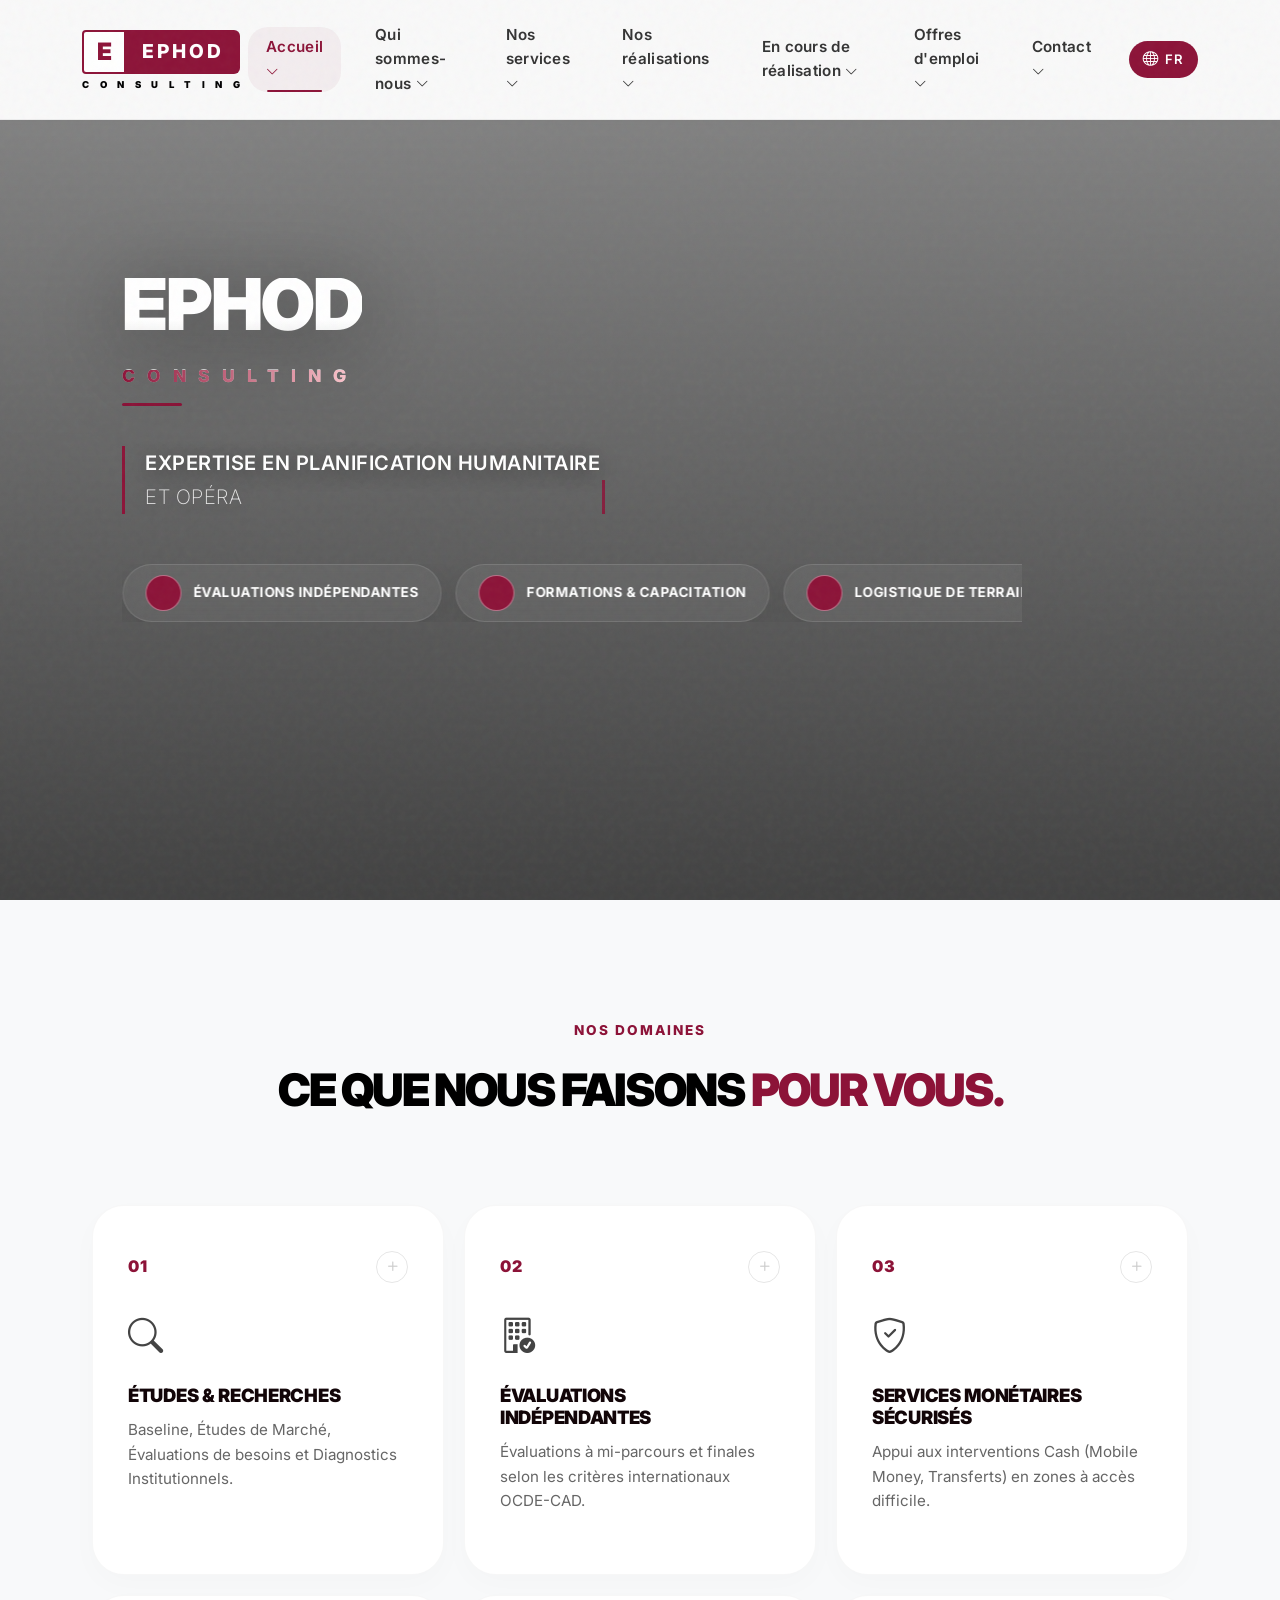
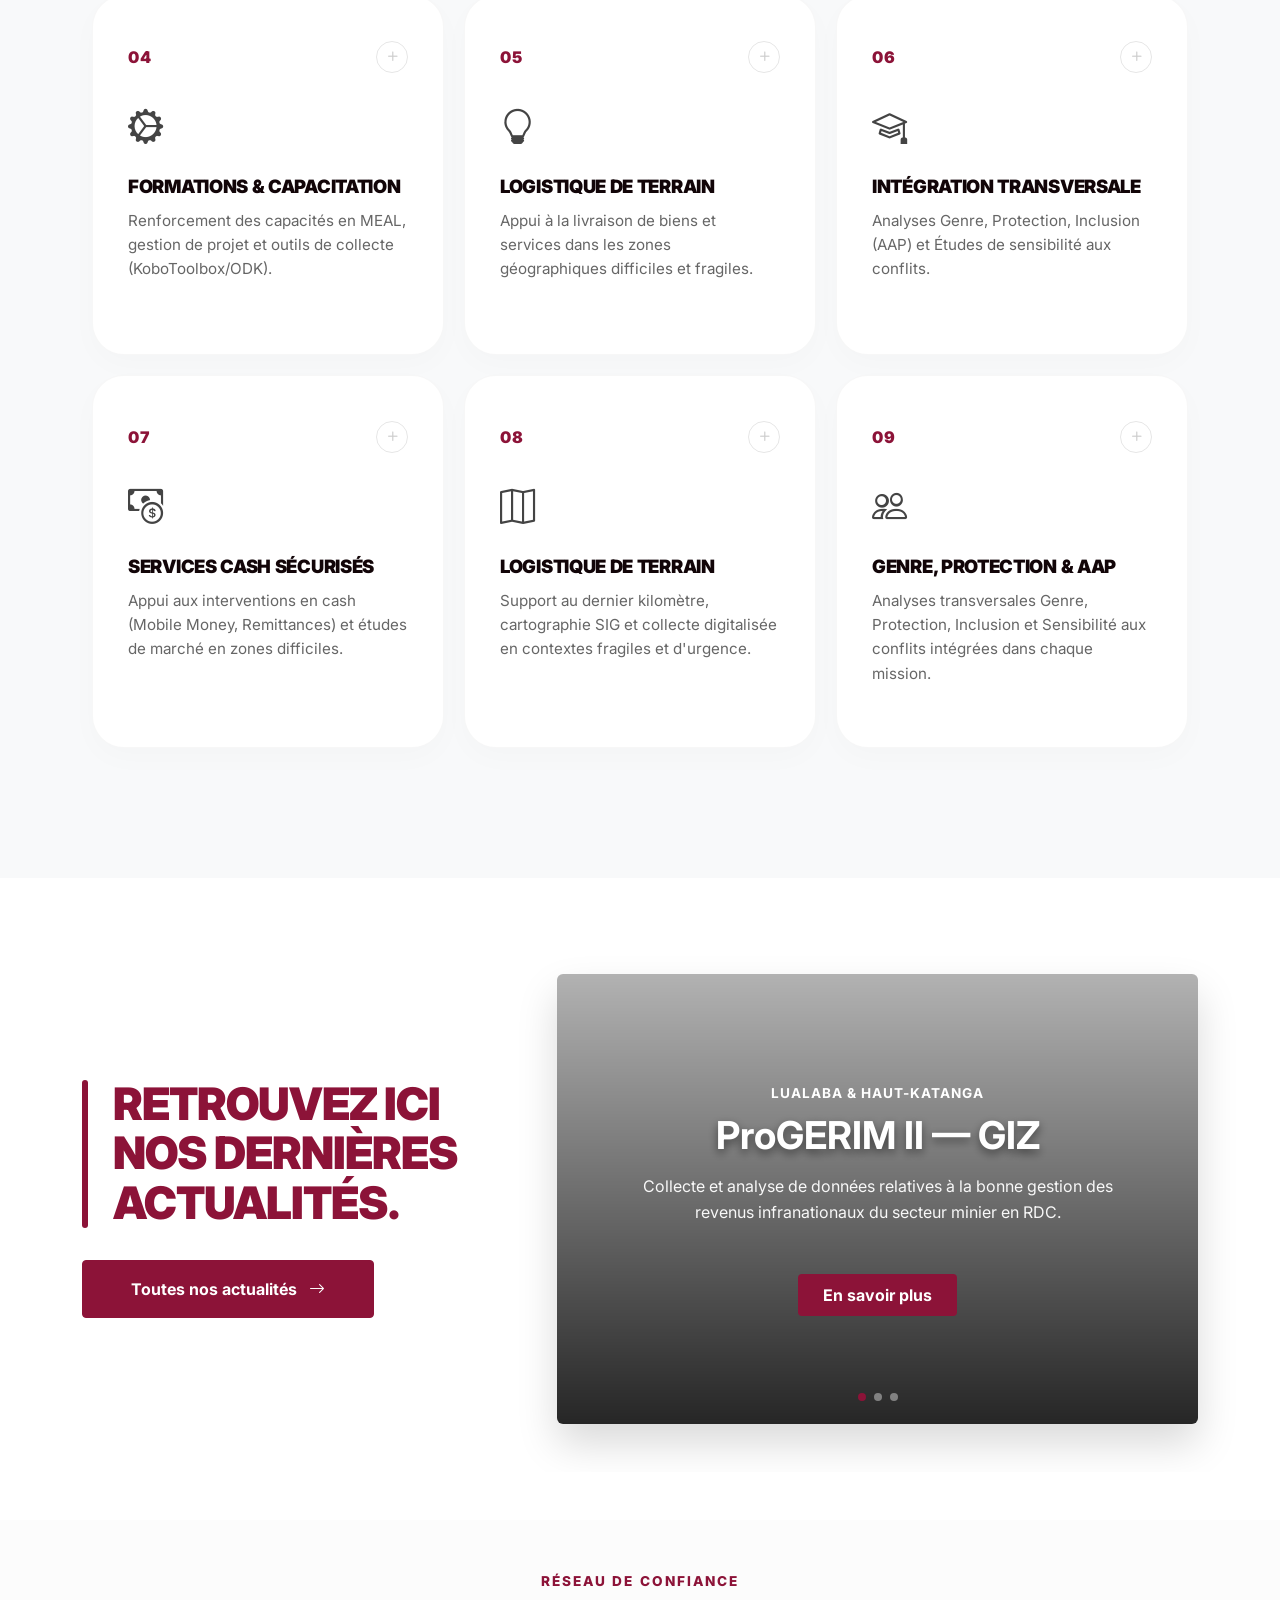
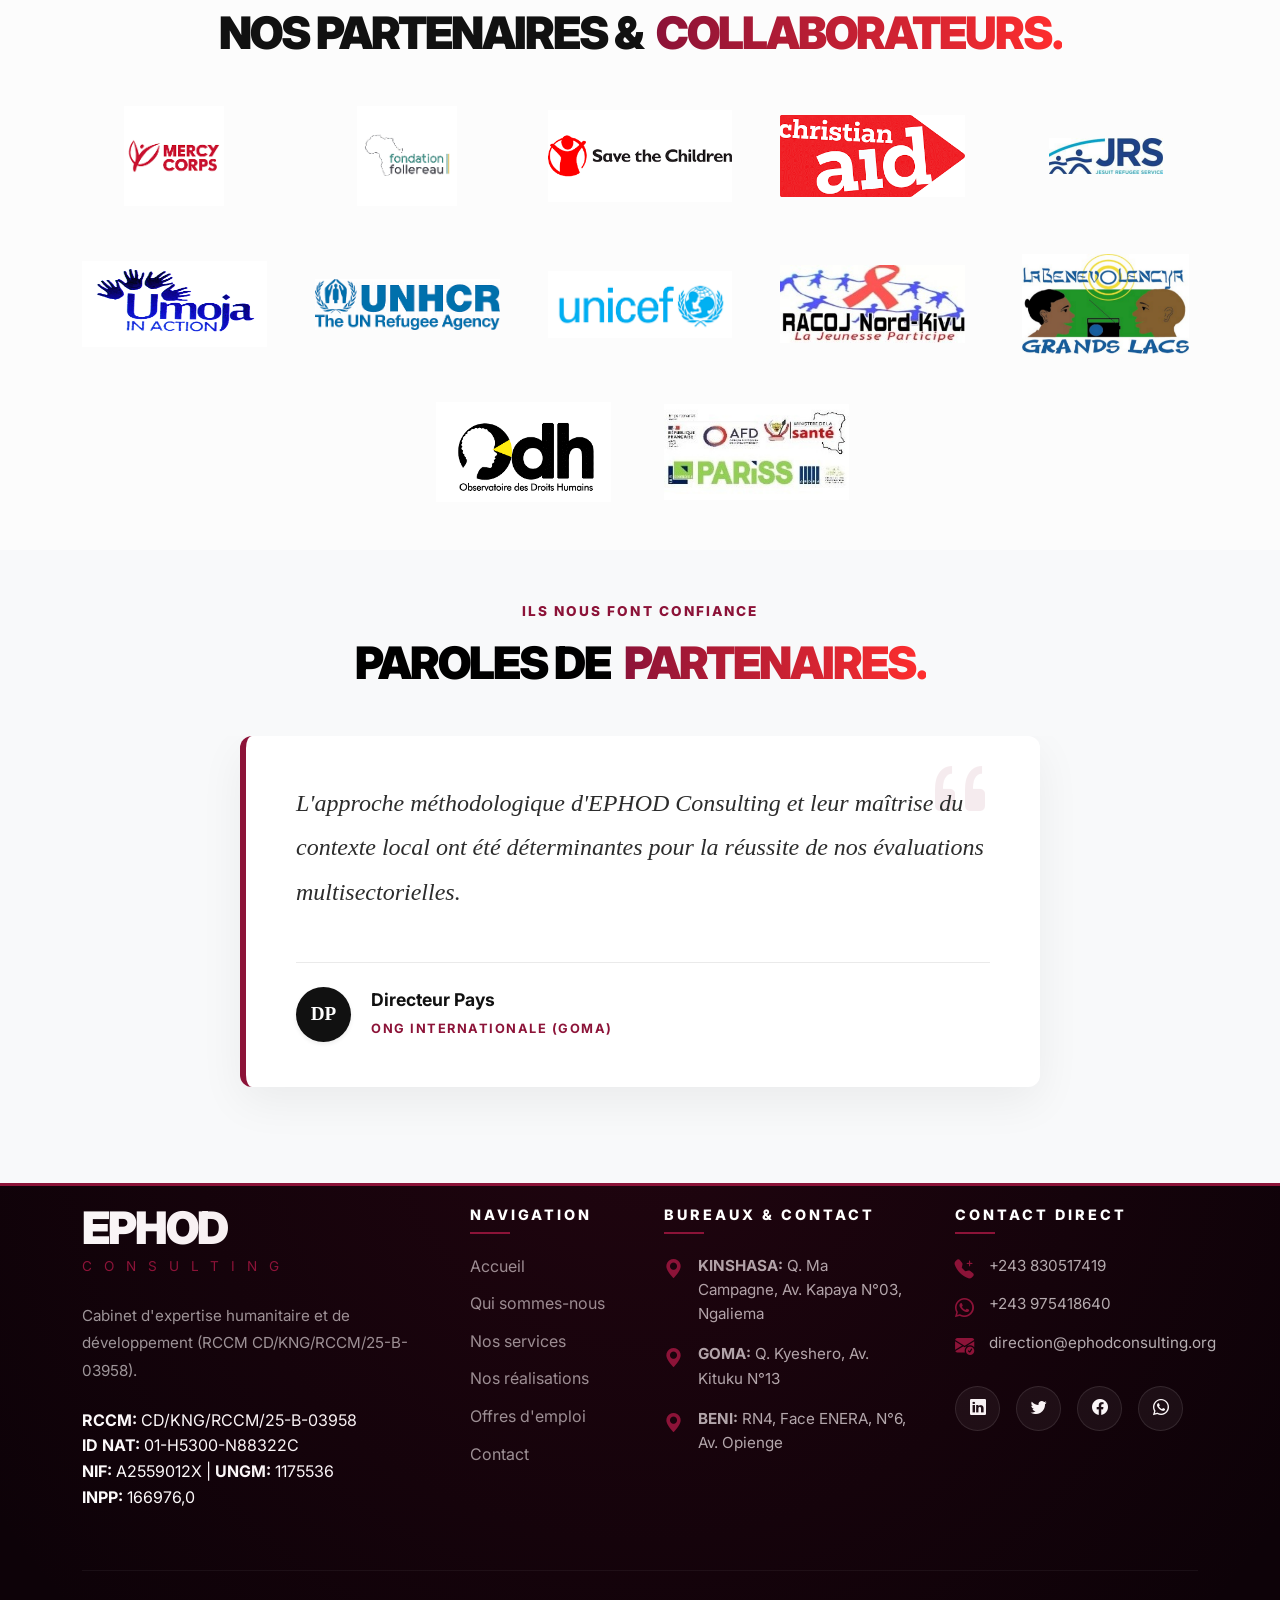
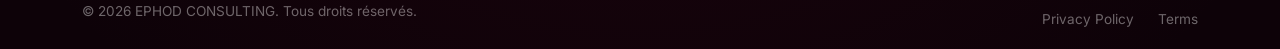
==== commit 19a4d725: "Final professional redesign of navigation dropdown and transcription fixes" ====
--- a/index.html
+++ b/index.html
@@ -11,7 +11,7 @@
   <link href="https://cdn.jsdelivr.net/npm/bootstrap@5.3.0/dist/css/bootstrap.min.css" rel="stylesheet">
   <link href="https://cdn.jsdelivr.net/npm/bootstrap-icons@1.10.5/font/bootstrap-icons.css" rel="stylesheet">
   <link rel="stylesheet" href="https://cdn.jsdelivr.net/npm/swiper@11/swiper-bundle.min.css" />
-  <link rel="stylesheet" href="css/style.css?v=2.2">
+  <link rel="stylesheet" href="css/style.css?v=6.0">
   <link rel="icon" type="image/svg+xml" href="img/favicon.svg">
   <meta property="og:title" content="EPHOD Consulting">
   <meta property="og:description" content="Expertise analytique, évaluation stratégique et renforcement des capacités en RDC.">
@@ -533,7 +533,7 @@
             <a href="#"><i class="bi bi-linkedin"></i></a>
             <a href="#"><i class="bi bi-twitter"></i></a>
             <a href="#"><i class="bi bi-facebook"></i></a>
-            <a href="https://wa.me/243830517419" target="_blank" title="Nous contacter sur WhatsApp"><i class="bi bi-whatsapp"></i></a>
+            <a href="https://wa.me/243830517419" target="_blank" rel="noopener noreferrer" title="Nous contacter sur WhatsApp"><i class="bi bi-whatsapp"></i></a>
           </div>
         </div>
 
@@ -550,8 +550,8 @@
   </footer>
   <script defer src="https://cdn.jsdelivr.net/npm/bootstrap@5.3.0/dist/js/bootstrap.bundle.min.js"></script>
   <script defer src="https://cdn.jsdelivr.net/npm/swiper@11/swiper-bundle.min.js"></script>
-  <script defer src="js/lang.js?v=2.2"></script>
-  <script defer src="js/main.js?v=2.2"></script>
+  <script defer src="js/lang.js?v=6.0"></script>
+  <script defer src="js/main.js?v=6.0"></script>
 
   <script defer>
   // ── HERO TYPEWRITER ENGINE ─────────────────────────────────
@@ -671,6 +671,11 @@
 
   window.resetAllTypewriters = function() { runSlideAnimation(0); };
   </script>
+  <script>
+    if ('serviceWorker' in navigator) {
+      navigator.serviceWorker.register('./sw.js?v=6.0');
+    }
+  </script>
 </body>
 
 
--- a/css/style.css
+++ b/css/style.css
@@ -239,10 +239,12 @@
   color: #ffffff;
   position: relative;
   overflow: hidden;
-  min-height: 500px;
+  min-height: 380px;
   display: flex;
   align-items: center;
-  padding: 120px 0 80px;
+  justify-content: center;
+  text-align: center;
+  padding: 120px 0 60px;
 }
 .logo-text-wrap span {
   color: var(--white);
@@ -645,14 +647,18 @@
   position: absolute;
   top: 100%;
   left: 50%;
-  transform: translateX(-50%) translateY(10px);
-  background: var(--white);
-  border-radius: 12px;
-  box-shadow: 0 25px 60px rgba(0,0,0,0.15);
+  transform: translateX(-50%) translateY(15px);
+  background: rgba(255, 255, 255, 0.92);
+  backdrop-filter: blur(15px);
+  -webkit-backdrop-filter: blur(15px);
+  border-radius: 16px;
+  box-shadow: 
+    0 10px 40px rgba(0, 0, 0, 0.08),
+    0 4px 12px rgba(140, 19, 56, 0.04),
+    inset 0 0 0 1px rgba(255, 255, 255, 0.4);
   border: 1px solid rgba(140, 19, 56, 0.1);
-  border-top: 5px solid var(--accent-red); /* Intense Red Top */
-  padding: 16px;
-  min-width: 280px;
+  padding: 12px;
+  min-width: 320px;
   opacity: 0;
   visibility: hidden;
   transition: all 0.4s cubic-bezier(0.16, 1, 0.3, 1);
@@ -661,14 +667,14 @@
 .nav-dropdown::before {
   content: '';
   position: absolute;
-  top: -10px;
+  top: -8px;
   left: 50%;
   transform: translateX(-50%) rotate(45deg);
-  width: 18px;
-  height: 18px;
-  background: var(--accent-red); /* Red Pointer */
-  border-top: 1px solid var(--accent-red);
-  border-left: 1px solid var(--accent-red);
+  width: 16px;
+  height: 16px;
+  background: rgba(255, 255, 255, 0.95);
+  border-top: 1px solid rgba(140, 19, 56, 0.1);
+  border-left: 1px solid rgba(140, 19, 56, 0.1);
   display: block;
 }
 .nav-item.has-dropdown:hover .nav-dropdown {
@@ -679,36 +685,61 @@
 .nav-dropdown-item {
   display: flex;
   align-items: center;
-  gap: 14px;
-  padding: 12px 18px;
-  border-radius: 8px;
-  color: #222222;
+  gap: 16px;
+  padding: 14px 18px;
+  border-radius: 12px;
+  color: #1a1a1a;
   text-decoration: none;
-  transition: all 0.3s ease;
-  font-size: 0.92rem;
-  font-weight: 600;
+  transition: all 0.3s cubic-bezier(0.4, 0, 0.2, 1);
+  position: relative;
+  overflow: hidden;
+}
+.nav-dropdown-item::after {
+  content: '';
+  position: absolute;
+  left: 0;
+  top: 50%;
+  transform: translateY(-50%) scaleY(0);
+  width: 4px;
+  height: 20px;
+  background: var(--primary);
+  border-radius: 0 4px 4px 0;
+  transition: transform 0.3s ease;
 }
 .nav-dropdown-item:hover {
-  background: linear-gradient(135deg, var(--accent-red) 0%, var(--accent-deep) 100%); /* Bordeaux Gradient Hover */
-  color: var(--white) !important;
-  transform: translateX(5px);
-  box-shadow: 0 10px 20px rgba(140, 19, 56, 0.2);
+  background: rgba(140, 19, 56, 0.05);
+  color: var(--primary) !important;
+  padding-left: 22px;
+}
+.nav-dropdown-item:hover::after {
+  transform: translateY(-50%) scaleY(1);
 }
 .nav-dropdown-item i {
-  width: 42px;
-  height: 42px;
-  border-radius: 8px;
+  width: 44px;
+  height: 44px;
+  border-radius: 10px;
   display: flex;
   align-items: center;
   justify-content: center;
-  font-size: 1.1rem;
+  font-size: 1.2rem;
   flex-shrink: 0;
   transition: all 0.3s ease;
-}
-.nav-dropdown-item i.icon-red { background: rgba(140,19,56,0.1); color: var(--accent-red); }
-.nav-dropdown-item i.icon-accent { background: rgba(0,0,0,0.04); color: #333; }
-.nav-dropdown-item:hover i.icon-red { background: rgba(255,255,255,0.15); color: var(--white); }
-.nav-dropdown-item:hover i.icon-accent { background: rgba(255,255,255,0.1); color: var(--white); }
+  background: rgba(140, 19, 56, 0.06);
+  color: var(--primary);
+}
+.nav-dropdown-item:hover i {
+  background: var(--primary);
+  color: #fff;
+  transform: rotate(5deg) scale(1.05);
+}
+.nav-dropdown-item i.icon-accent { 
+  background: rgba(0, 0, 0, 0.04); 
+  color: #333; 
+}
+.nav-dropdown-item:hover i.icon-accent { 
+  background: var(--primary); 
+  color: #fff; 
+}
 
 .nav-dropdown-divider {
   height: 1px;
@@ -716,8 +747,24 @@
   margin: 10px 0;
 }
 .nav-dropdown-item i.icon-grey { background: rgba(255,255,255,0.1); color: var(--grey-light); }
-.nav-dropdown-item span { display: block; }
-.nav-dropdown-item small { color: rgba(255,255,255,0.55); font-size: 0.78rem; font-weight: 400; }
+.nav-dropdown-item span { 
+  display: block; 
+  font-weight: 700;
+  font-size: 0.95rem;
+  letter-spacing: -0.2px;
+  margin-bottom: 2px;
+}
+.nav-dropdown-item small { 
+  color: #666; 
+  font-size: 0.78rem; 
+  font-weight: 400; 
+  display: block;
+  opacity: 0.8;
+}
+.nav-dropdown-item:hover small {
+  color: var(--primary);
+  opacity: 0.7;
+}
 .nav-dropdown-divider {
   height: 1px;
   background: rgba(255,255,255,0.08);
@@ -4497,16 +4544,19 @@
 
 /* --- Elite Banner Title Utilities --- */
 .elite-banner-title {
-  font-weight: 950;
-  font-size: clamp(2.4rem, 7vw, 4.8rem);
+  font-weight: 900;
+  font-size: clamp(1.8rem, 4.5vw, 4.2rem);
   text-transform: uppercase;
-  letter-spacing: -3px;
+  letter-spacing: -1px;
   line-height: 1.15;
   text-align: center;
   margin: 0 auto;
-  max-width: 1100px;
-}
-.elite-banner-title .color-noir { color: #111; }
+  max-width: 95vw;
+  word-wrap: break-word;
+  overflow-wrap: break-word;
+  white-space: normal;
+}
+.elite-banner-title .color-noir { color: #ffffff; }
 .elite-banner-title .color-rouge { color: var(--primary); }
 
 /* --- Elite Portfolio Cards --- */
@@ -5196,6 +5246,7 @@
   background: linear-gradient(135deg, #0d0208 0%, #1a0410 35%, #2b0512 65%, #0d0208 100%) !important;
   color: #ffffff;
   position: relative;
+  overflow: visible;
   min-height: 280px;
   display: flex;
   align-items: center;
@@ -5229,21 +5280,22 @@
   margin-top: 15px;
 }
 
-  margin: 0 auto;
-}
-
 .elite-banner-title {
-  font-size: clamp(2.5rem, 6vw, 4.8rem);
+  font-size: clamp(1.8rem, 4.5vw, 4.2rem);
   font-weight: 900;
   text-transform: uppercase;
-  letter-spacing: -2px;
-  line-height: 1.1;
+  letter-spacing: -1px;
+  line-height: 1.15;
   margin-bottom: 2rem;
   color: #fff;
+  max-width: 95vw;
+  word-wrap: break-word;
+  overflow-wrap: break-word;
+  white-space: normal;
 }
 
 .elite-banner-title .color-noir {
-  color: #ffffff; /* We are on dark banner, so noir = white actually in this context or keep it clear */
+  color: #ffffff;
   opacity: 0.9;
 }
 
@@ -6222,6 +6274,8 @@
     font-size: 0.88rem !important;
     color: var(--text-muted) !important;
   }
+  .nav-dropdown-item::after { display: none !important; }
+  .nav-dropdown-item:hover { background: transparent !important; padding-left: 12px !important; }
   .nav-dropdown-item i {
     width: 32px !important;
     height: 32px !important;
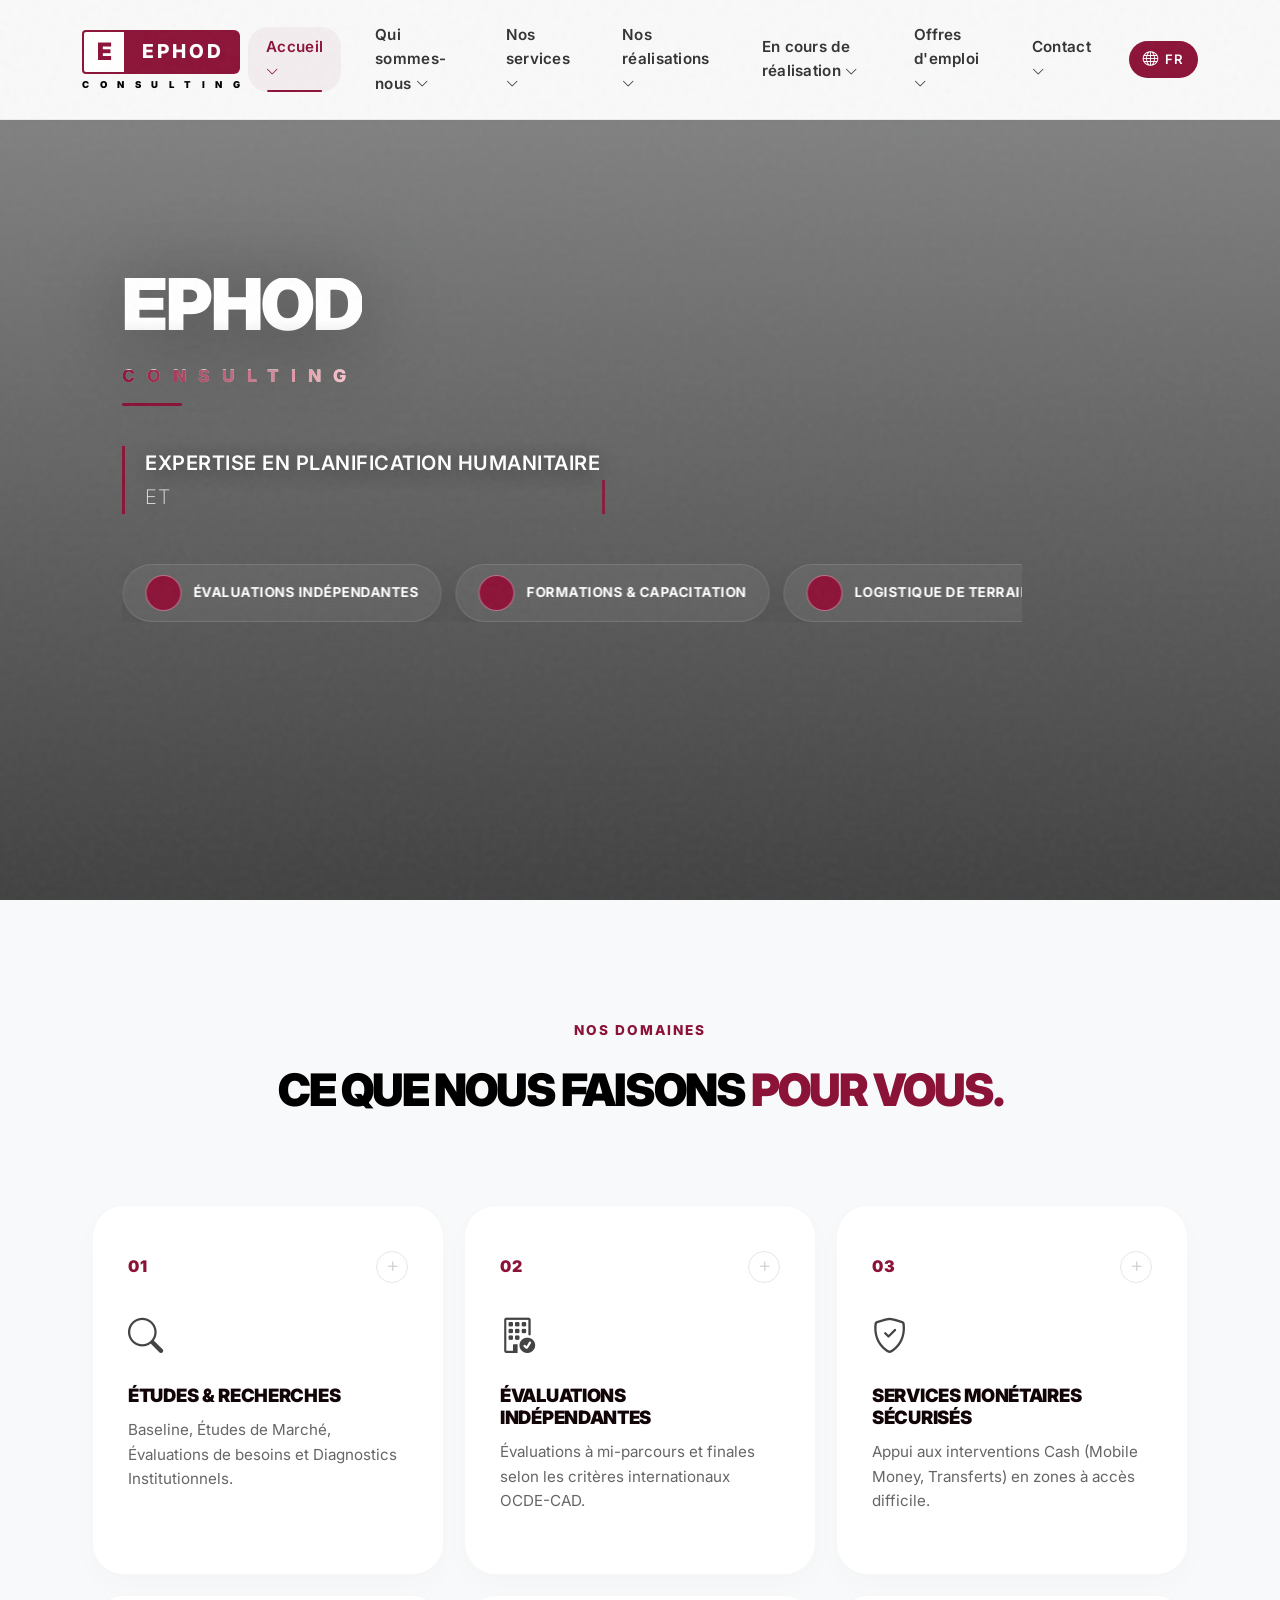
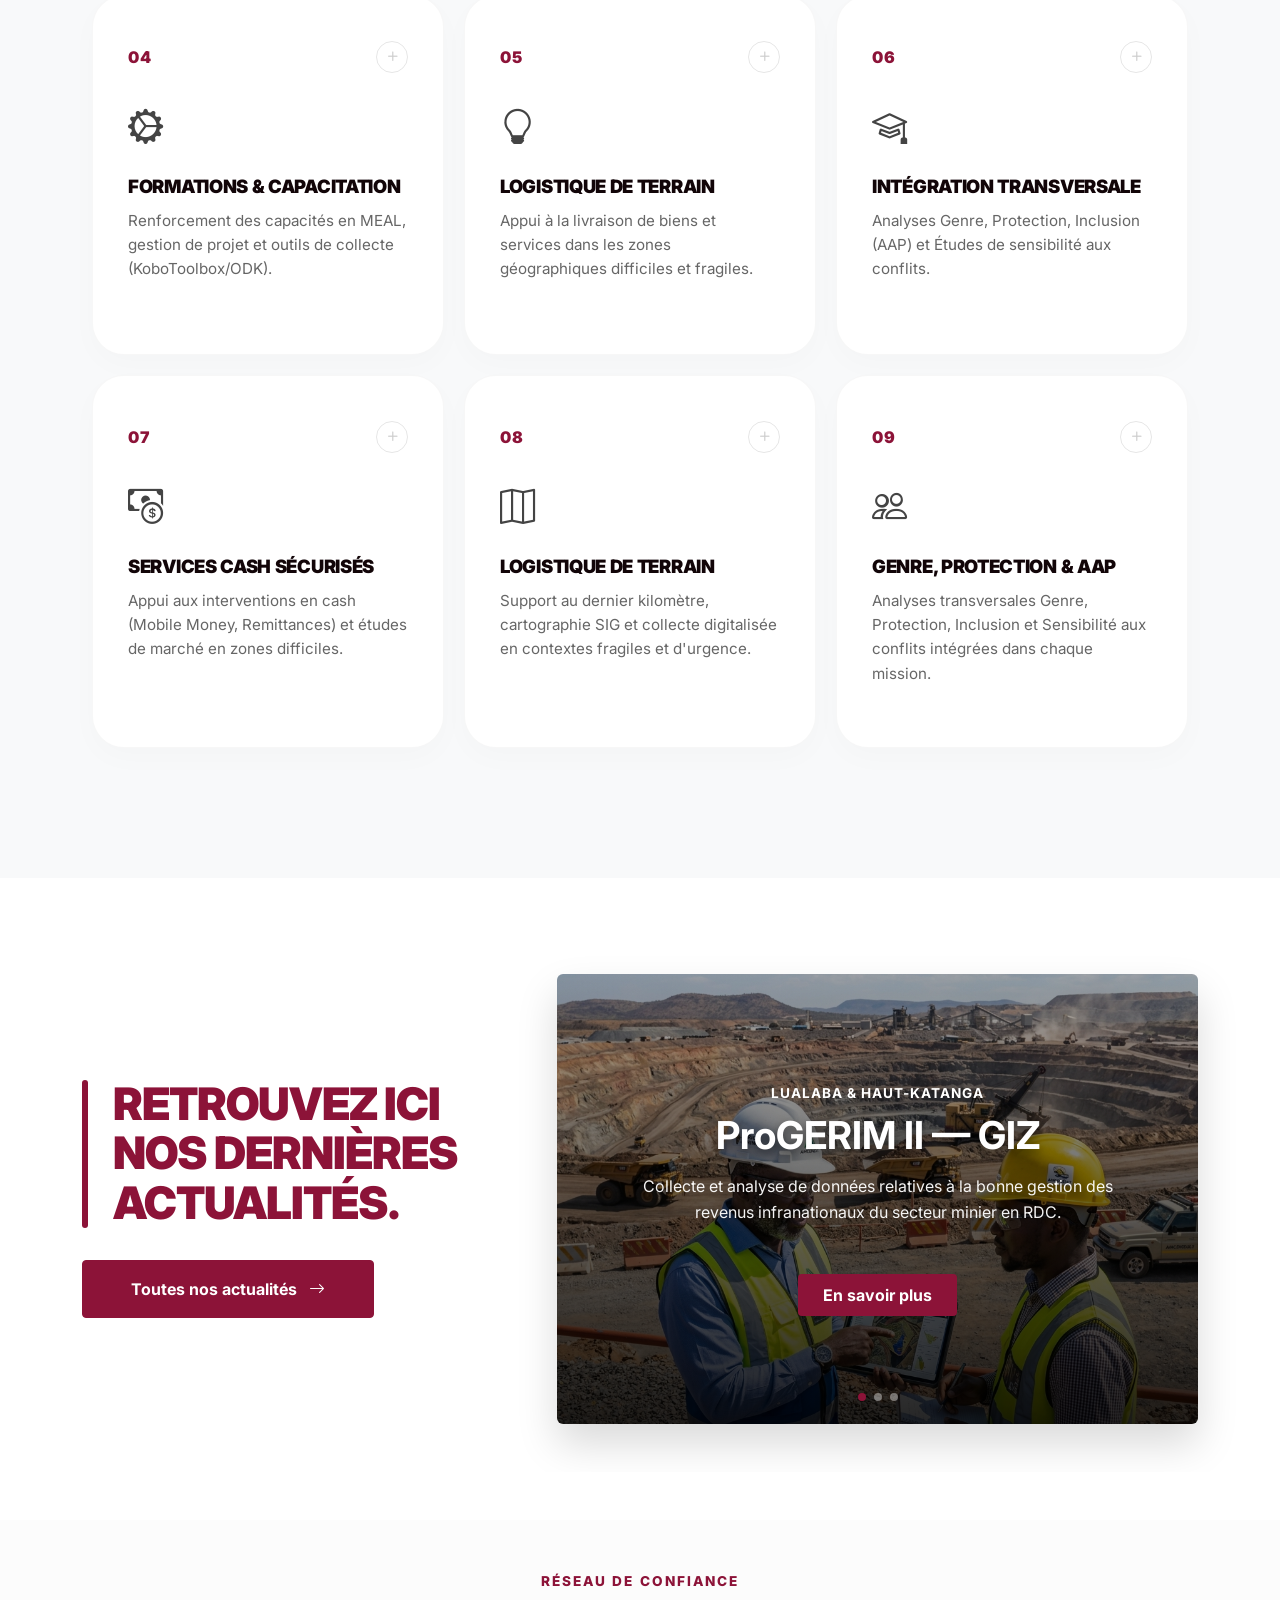
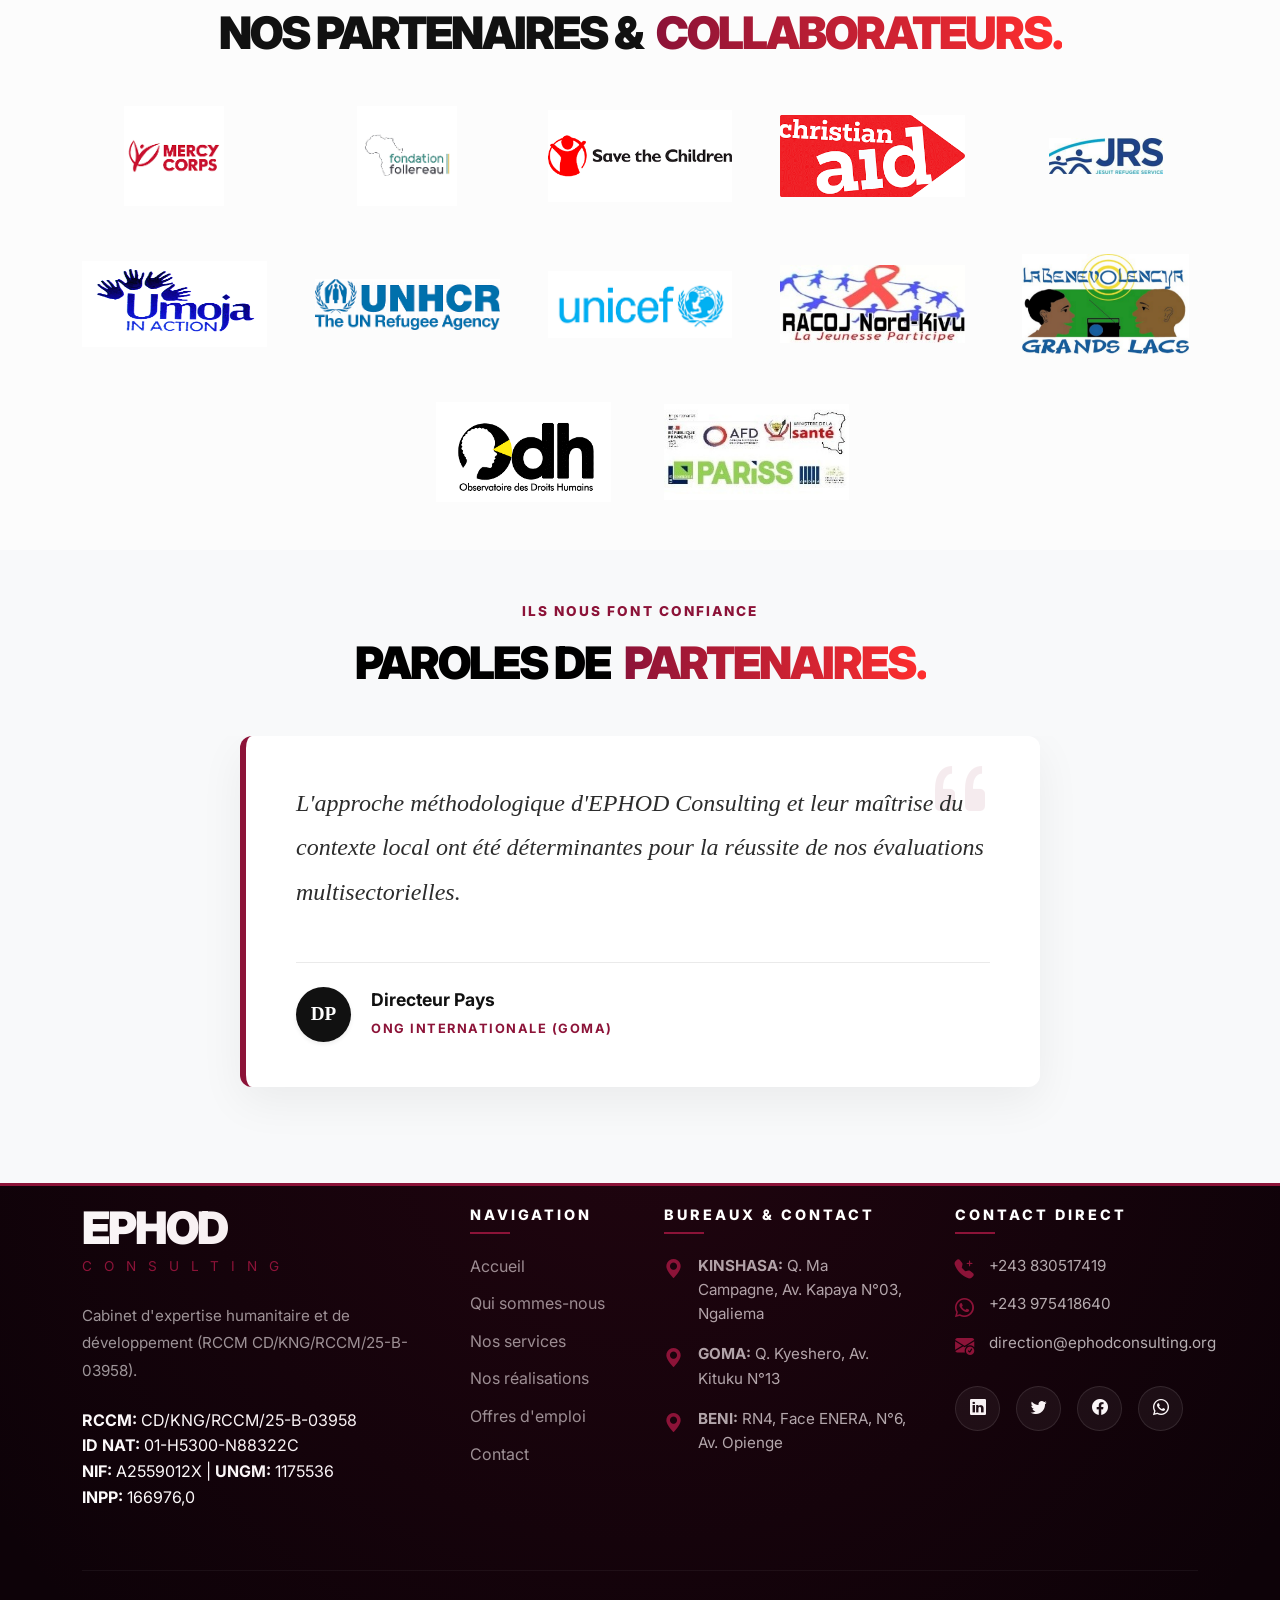
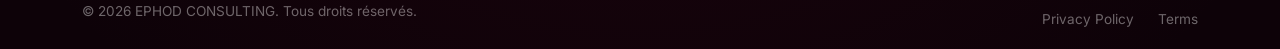
==== commit a71c786f: "Update news slider images with generated context-specific photos" ====
--- a/index.html
+++ b/index.html
@@ -323,7 +323,7 @@
             
               <!-- Slide 1 -->
               <div class="swiper-slide position-relative">
-                <div style="background-image: linear-gradient(rgba(0,0,0,0.3), rgba(0,0,0,0.85)), url('https://images.unsplash.com/photo-1497366754035-f200968a6e72?auto=format&fit=crop&w=1200&q=80'); height: 100%; width: 100%; background-size: cover; background-position: center; position: absolute; top:0; left:0;"></div>
+                <div style="background-image: linear-gradient(rgba(0,0,0,0.3), rgba(0,0,0,0.85)), url('img/news/news_mining_lualaba.png'); height: 100%; width: 100%; background-size: cover; background-position: center; position: absolute; top:0; left:0;"></div>
                 <div class="position-absolute w-100 h-100 d-flex flex-column justify-content-center align-items-center text-center text-white px-4 px-md-5 z-2" style="top:0; left:0;">
                   <span class="text-uppercase mb-2 d-block" style="font-size: 0.85rem; letter-spacing: 1px; font-weight: 700; color: #fff;" data-i18n="home.news1_zone">LUALABA &amp; HAUT-KATANGA</span>
                   <h3 class="fw-bold mb-3" style="font-family: 'Inter', sans-serif; font-size: clamp(1.8rem, 3vw, 2.5rem); text-shadow: 0 4px 10px rgba(0,0,0,0.5);" data-i18n="home.news1_title">ProGERIM II — GIZ</h3>
@@ -334,7 +334,7 @@
   
               <!-- Slide 2 -->
               <div class="swiper-slide position-relative">
-                <div style="background-image: linear-gradient(rgba(0,0,0,0.3), rgba(0,0,0,0.85)), url('https://images.unsplash.com/photo-1454165833767-027ffecd1ffc?auto=format&fit=crop&w=1200&q=80'); height: 100%; width: 100%; background-size: cover; background-position: center; position: absolute; top:0; left:0;"></div>
+                <div style="background-image: linear-gradient(rgba(0,0,0,0.3), rgba(0,0,0,0.85)), url('img/news/news_jrs_nordkivu.png'); height: 100%; width: 100%; background-size: cover; background-position: center; position: absolute; top:0; left:0;"></div>
                 <div class="position-absolute w-100 h-100 d-flex flex-column justify-content-center align-items-center text-center text-white px-4 px-md-5 z-2" style="top:0; left:0;">
                   <span class="text-uppercase mb-2 d-block" style="font-size: 0.85rem; letter-spacing: 1px; font-weight: 700; color: #fff;" data-i18n="home.news2_zone">NORD-KIVU — Kayna &amp; Lubero</span>
                   <h3 class="fw-bold mb-3" style="font-family: 'Inter', sans-serif; font-size: clamp(1.8rem, 3vw, 2.5rem); text-shadow: 0 4px 10px rgba(0,0,0,0.5);" data-i18n="home.news2_title">Étude JRS 2026</h3>
@@ -345,7 +345,7 @@
   
               <!-- Slide 3 -->
               <div class="swiper-slide position-relative">
-                <div style="background-image: linear-gradient(rgba(0,0,0,0.3), rgba(0,0,0,0.85)), url('https://images.unsplash.com/photo-1541872705-1f73c6400ec9?auto=format&fit=crop&w=1200&q=80'); height: 100%; width: 100%; background-size: cover; background-position: center; position: absolute; top:0; left:0;"></div>
+                <div style="background-image: linear-gradient(rgba(0,0,0,0.3), rgba(0,0,0,0.85)), url('img/news/news_pdm_sudkivu.png'); height: 100%; width: 100%; background-size: cover; background-position: center; position: absolute; top:0; left:0;"></div>
                 <div class="position-absolute w-100 h-100 d-flex flex-column justify-content-center align-items-center text-center text-white px-4 px-md-5 z-2" style="top:0; left:0;">
                   <span class="text-uppercase mb-2 d-block" style="font-size: 0.85rem; letter-spacing: 1px; font-weight: 700; color: #fff;" data-i18n="home.news3_zone">SUD-KIVU</span>
                   <h3 class="fw-bold mb-3" style="font-family: 'Inter', sans-serif; font-size: clamp(1.8rem, 3vw, 2.5rem); text-shadow: 0 4px 10px rgba(0,0,0,0.5);" data-i18n="home.news3_title">PDM Christian Aid</h3>
--- a/css/style.css
+++ b/css/style.css
@@ -6790,3 +6790,50 @@
   color: white;
   transform: translateY(-3px);
 }
+
+/* ============================================================
+   ULTIMATE RESPONSIVE POLISH (v6.0)
+   ============================================================ */
+@media (max-width: 576px) {
+    /* Banner titles fix */
+    .elite-banner-title {
+        font-size: 1.65rem !important;
+        letter-spacing: 0px !important;
+        padding: 0 15px;
+    }
+    
+    .hero-brand-giant--stacked {
+        font-size: 2.5rem !important;
+        letter-spacing: -1px !important;
+    }
+
+    .brand-sub-consulting {
+        letter-spacing: 5px !important;
+        font-size: 0.9rem !important;
+    }
+
+    /* Background decorative text overflow prevention */
+    .quality-card-bg-icon {
+        font-size: 5rem !important;
+        right: 0 !important;
+        bottom: 0 !important;
+        opacity: 0.01 !important;
+    }
+
+    /* Section labels */
+    .section-label-rmda {
+        font-size: 0.75rem !important;
+        letter-spacing: 0.1em !important;
+    }
+
+    /* Padding adjustments */
+    .noir-rouge-elite-banner {
+        padding: 140px 0 60px !important;
+    }
+}
+
+/* Fix for horizontal scroll on some mobile browsers */
+body, html {
+    overflow-x: hidden;
+    width: 100%;
+}
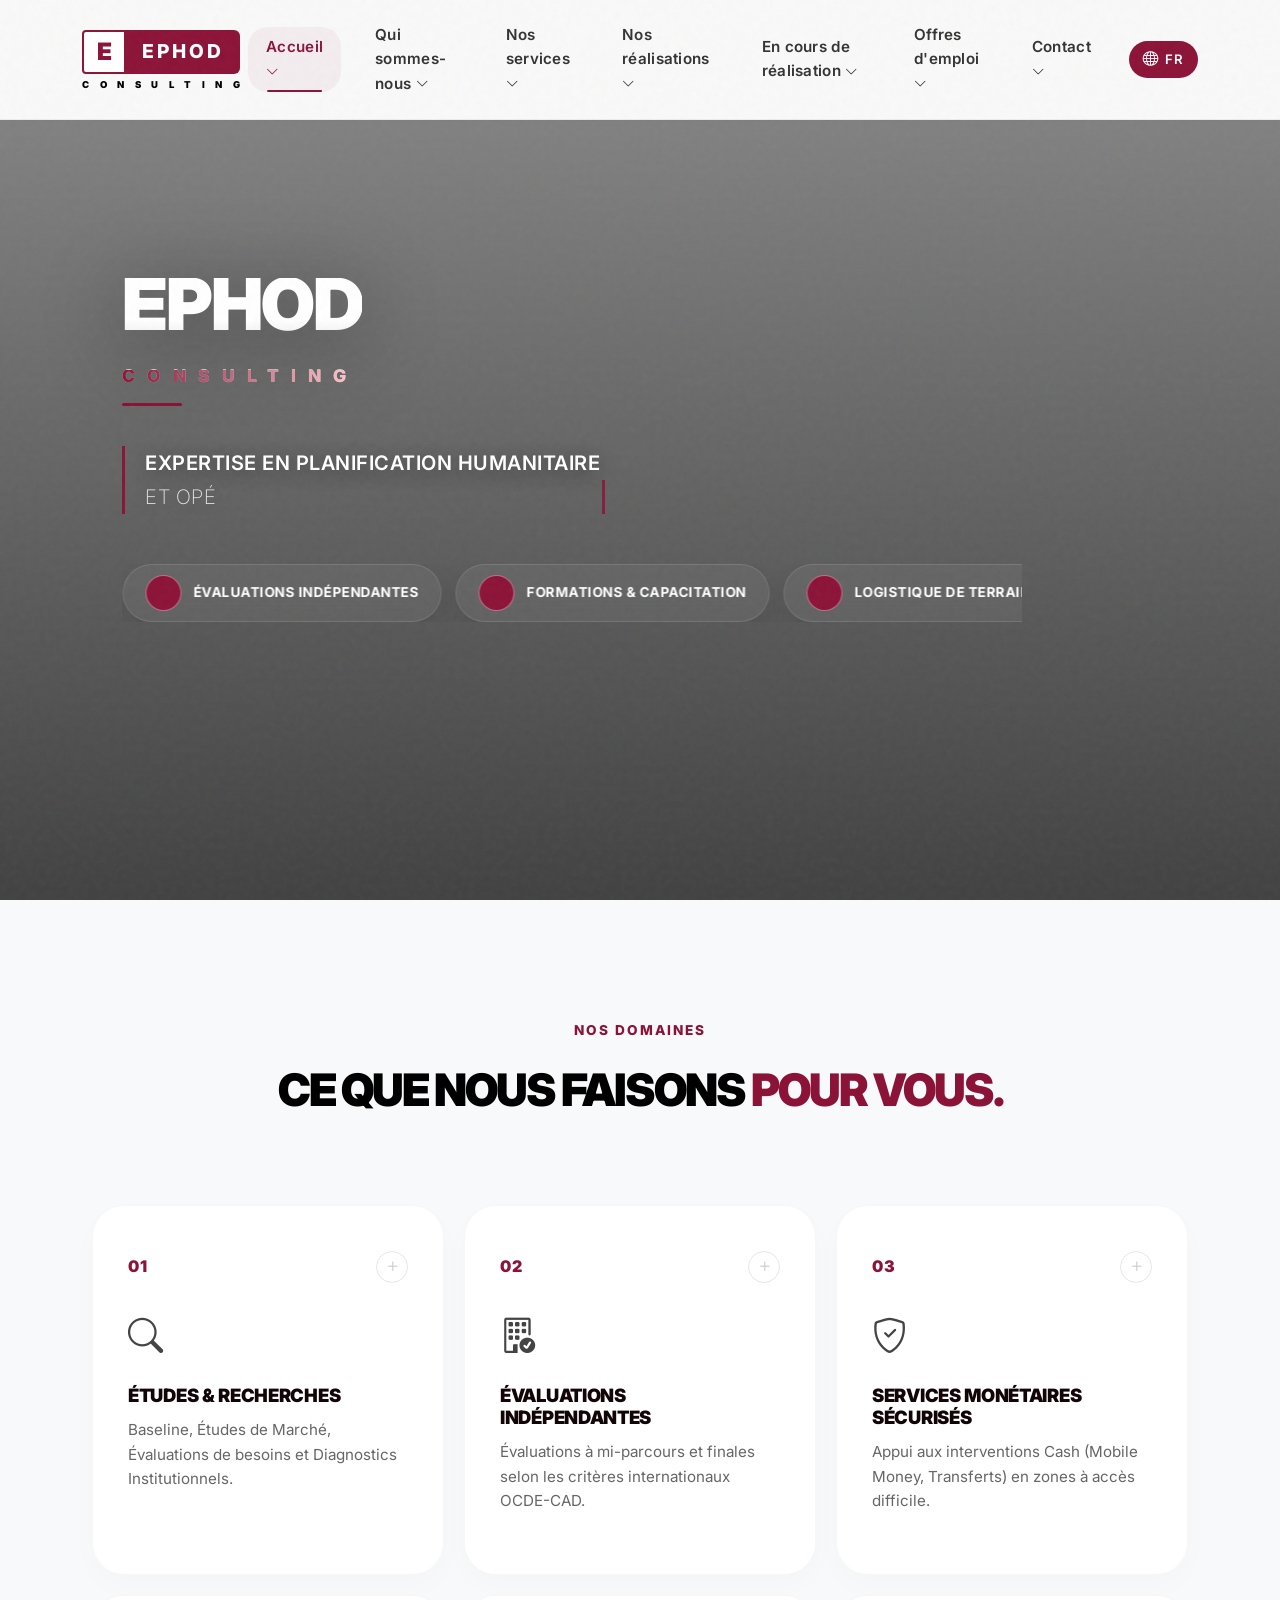
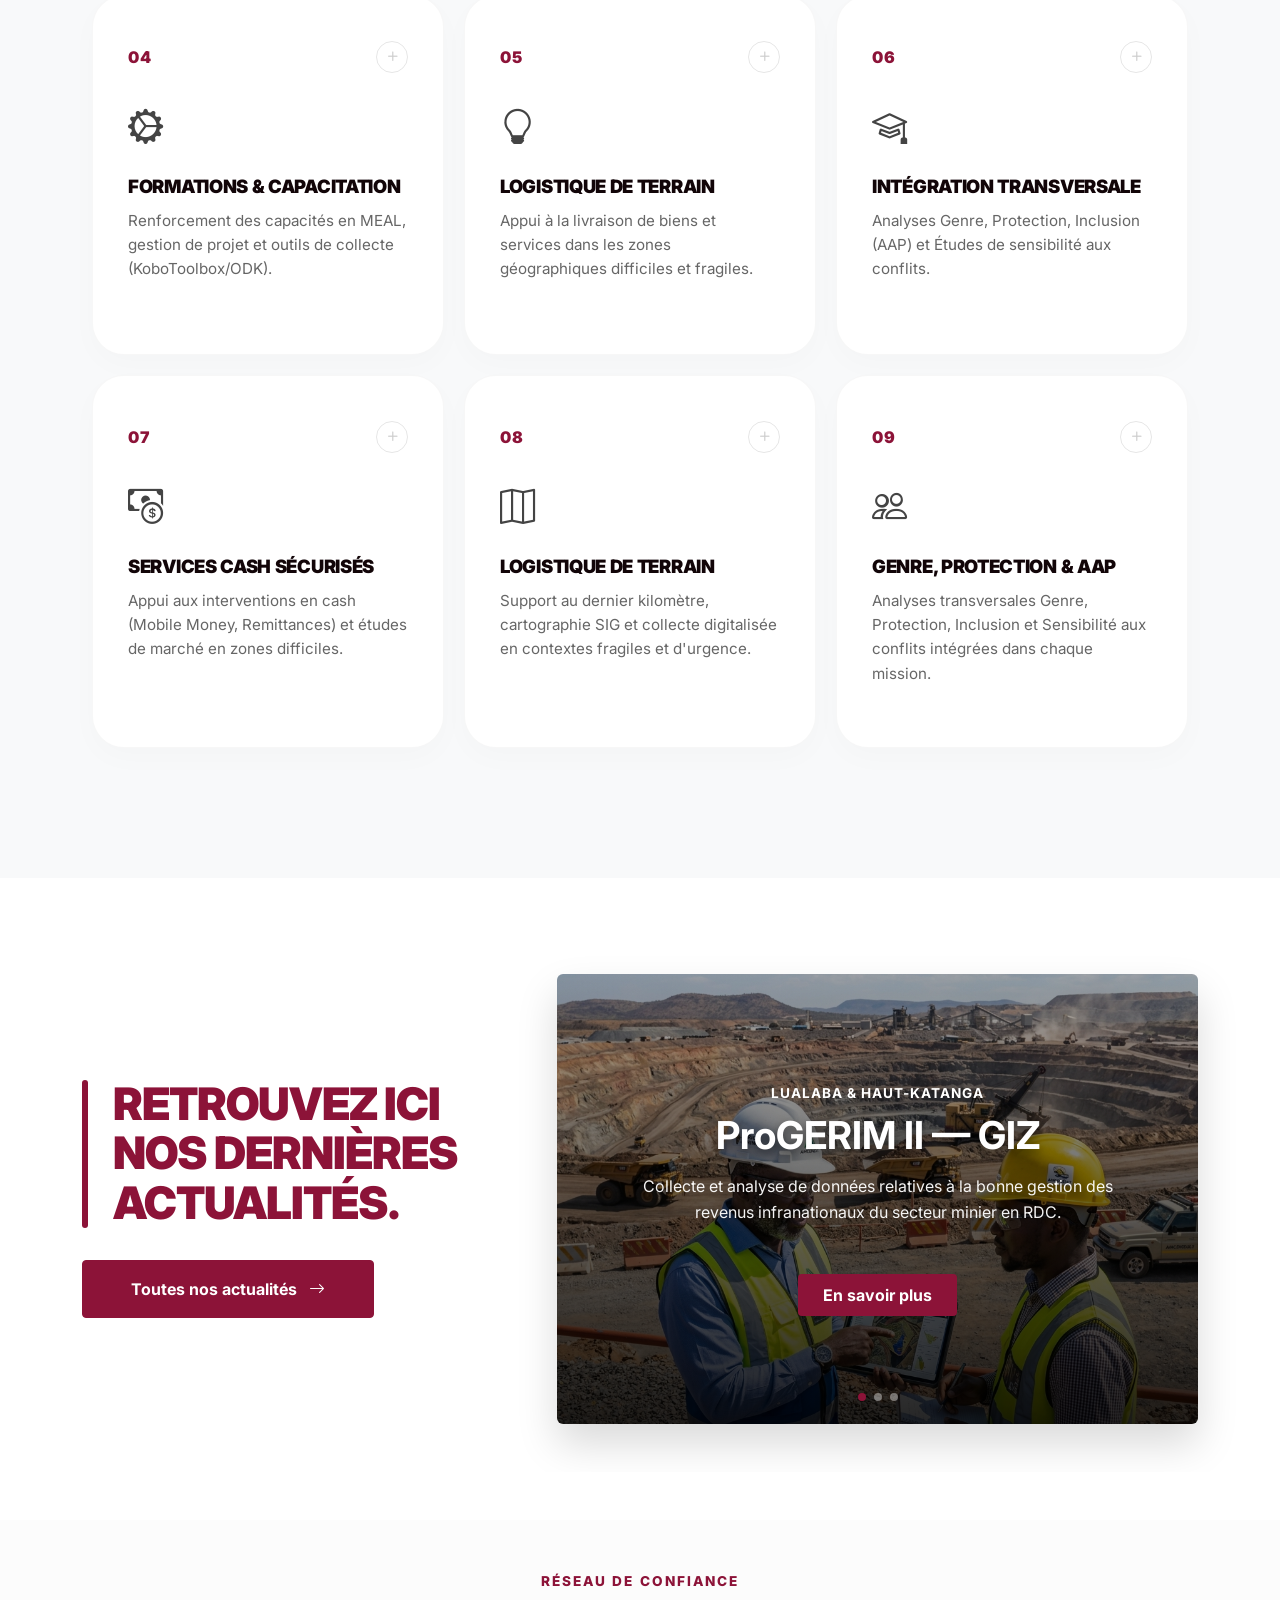
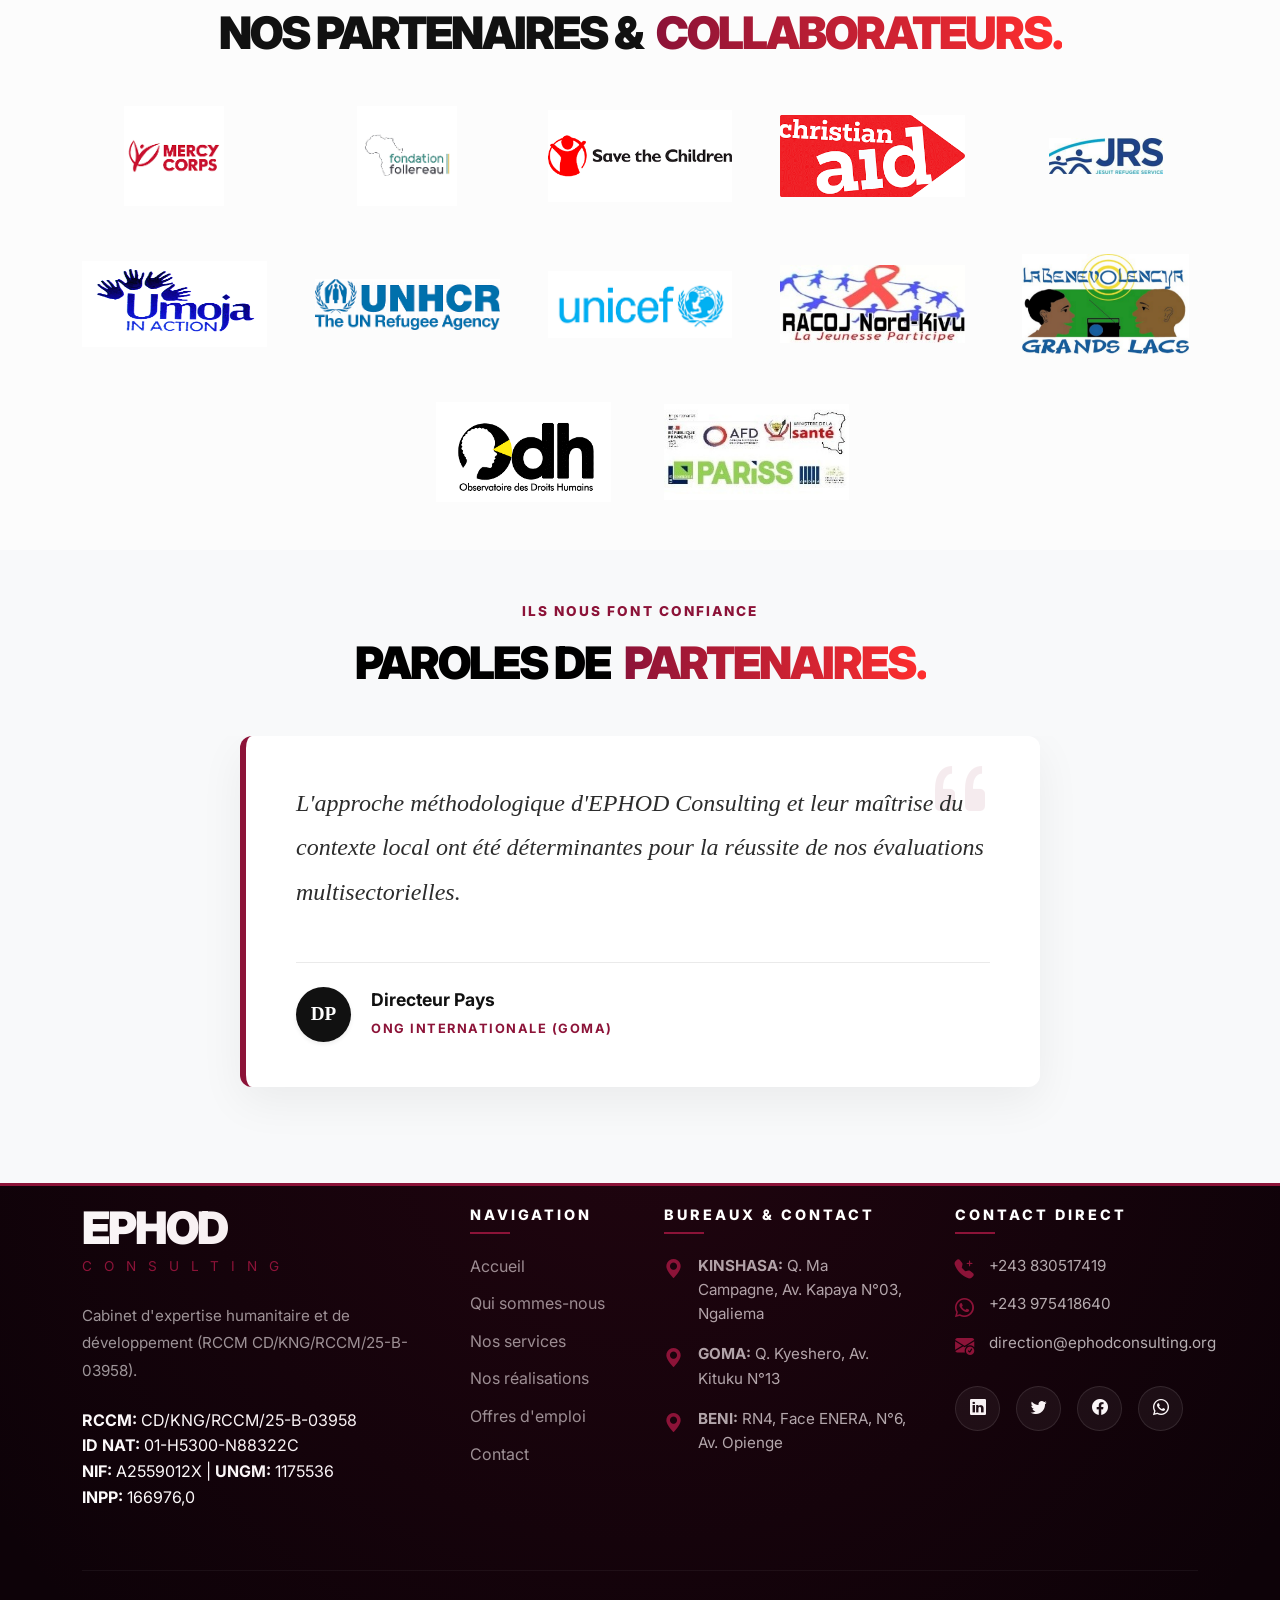
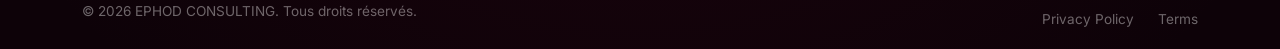
==== commit f60df6d5: "Fix aggressive SW cache, bump to v7.0 and use Network First for HTML" ====
--- a/index.html
+++ b/index.html
@@ -11,7 +11,7 @@
   <link href="https://cdn.jsdelivr.net/npm/bootstrap@5.3.0/dist/css/bootstrap.min.css" rel="stylesheet">
   <link href="https://cdn.jsdelivr.net/npm/bootstrap-icons@1.10.5/font/bootstrap-icons.css" rel="stylesheet">
   <link rel="stylesheet" href="https://cdn.jsdelivr.net/npm/swiper@11/swiper-bundle.min.css" />
-  <link rel="stylesheet" href="css/style.css?v=6.0">
+  <link rel="stylesheet" href="css/style.css?v=7.0">
   <link rel="icon" type="image/svg+xml" href="img/favicon.svg">
   <meta property="og:title" content="EPHOD Consulting">
   <meta property="og:description" content="Expertise analytique, évaluation stratégique et renforcement des capacités en RDC.">
@@ -323,7 +323,7 @@
             
               <!-- Slide 1 -->
               <div class="swiper-slide position-relative">
-                <div style="background-image: linear-gradient(rgba(0,0,0,0.3), rgba(0,0,0,0.85)), url('img/news/news_mining_lualaba.png'); height: 100%; width: 100%; background-size: cover; background-position: center; position: absolute; top:0; left:0;"></div>
+                <div style="background-image: linear-gradient(rgba(0,0,0,0.3), rgba(0,0,0,0.85)), url('img/news/news_mining_lualaba.png?v=7.0'); height: 100%; width: 100%; background-size: cover; background-position: center; position: absolute; top:0; left:0;"></div>
                 <div class="position-absolute w-100 h-100 d-flex flex-column justify-content-center align-items-center text-center text-white px-4 px-md-5 z-2" style="top:0; left:0;">
                   <span class="text-uppercase mb-2 d-block" style="font-size: 0.85rem; letter-spacing: 1px; font-weight: 700; color: #fff;" data-i18n="home.news1_zone">LUALABA &amp; HAUT-KATANGA</span>
                   <h3 class="fw-bold mb-3" style="font-family: 'Inter', sans-serif; font-size: clamp(1.8rem, 3vw, 2.5rem); text-shadow: 0 4px 10px rgba(0,0,0,0.5);" data-i18n="home.news1_title">ProGERIM II — GIZ</h3>
@@ -334,7 +334,7 @@
   
               <!-- Slide 2 -->
               <div class="swiper-slide position-relative">
-                <div style="background-image: linear-gradient(rgba(0,0,0,0.3), rgba(0,0,0,0.85)), url('img/news/news_jrs_nordkivu.png'); height: 100%; width: 100%; background-size: cover; background-position: center; position: absolute; top:0; left:0;"></div>
+                <div style="background-image: linear-gradient(rgba(0,0,0,0.3), rgba(0,0,0,0.85)), url('img/news/news_jrs_nordkivu.png?v=7.0'); height: 100%; width: 100%; background-size: cover; background-position: center; position: absolute; top:0; left:0;"></div>
                 <div class="position-absolute w-100 h-100 d-flex flex-column justify-content-center align-items-center text-center text-white px-4 px-md-5 z-2" style="top:0; left:0;">
                   <span class="text-uppercase mb-2 d-block" style="font-size: 0.85rem; letter-spacing: 1px; font-weight: 700; color: #fff;" data-i18n="home.news2_zone">NORD-KIVU — Kayna &amp; Lubero</span>
                   <h3 class="fw-bold mb-3" style="font-family: 'Inter', sans-serif; font-size: clamp(1.8rem, 3vw, 2.5rem); text-shadow: 0 4px 10px rgba(0,0,0,0.5);" data-i18n="home.news2_title">Étude JRS 2026</h3>
@@ -345,7 +345,7 @@
   
               <!-- Slide 3 -->
               <div class="swiper-slide position-relative">
-                <div style="background-image: linear-gradient(rgba(0,0,0,0.3), rgba(0,0,0,0.85)), url('img/news/news_pdm_sudkivu.png'); height: 100%; width: 100%; background-size: cover; background-position: center; position: absolute; top:0; left:0;"></div>
+                <div style="background-image: linear-gradient(rgba(0,0,0,0.3), rgba(0,0,0,0.85)), url('img/news/news_pdm_sudkivu.png?v=7.0'); height: 100%; width: 100%; background-size: cover; background-position: center; position: absolute; top:0; left:0;"></div>
                 <div class="position-absolute w-100 h-100 d-flex flex-column justify-content-center align-items-center text-center text-white px-4 px-md-5 z-2" style="top:0; left:0;">
                   <span class="text-uppercase mb-2 d-block" style="font-size: 0.85rem; letter-spacing: 1px; font-weight: 700; color: #fff;" data-i18n="home.news3_zone">SUD-KIVU</span>
                   <h3 class="fw-bold mb-3" style="font-family: 'Inter', sans-serif; font-size: clamp(1.8rem, 3vw, 2.5rem); text-shadow: 0 4px 10px rgba(0,0,0,0.5);" data-i18n="home.news3_title">PDM Christian Aid</h3>
@@ -550,8 +550,8 @@
   </footer>
   <script defer src="https://cdn.jsdelivr.net/npm/bootstrap@5.3.0/dist/js/bootstrap.bundle.min.js"></script>
   <script defer src="https://cdn.jsdelivr.net/npm/swiper@11/swiper-bundle.min.js"></script>
-  <script defer src="js/lang.js?v=6.0"></script>
-  <script defer src="js/main.js?v=6.0"></script>
+  <script defer src="js/lang.js?v=7.0"></script>
+  <script defer src="js/main.js?v=7.0"></script>
 
   <script defer>
   // ── HERO TYPEWRITER ENGINE ─────────────────────────────────
@@ -673,7 +673,7 @@
   </script>
   <script>
     if ('serviceWorker' in navigator) {
-      navigator.serviceWorker.register('./sw.js?v=6.0');
+      navigator.serviceWorker.register('./sw.js?v=7.0');
     }
   </script>
 </body>
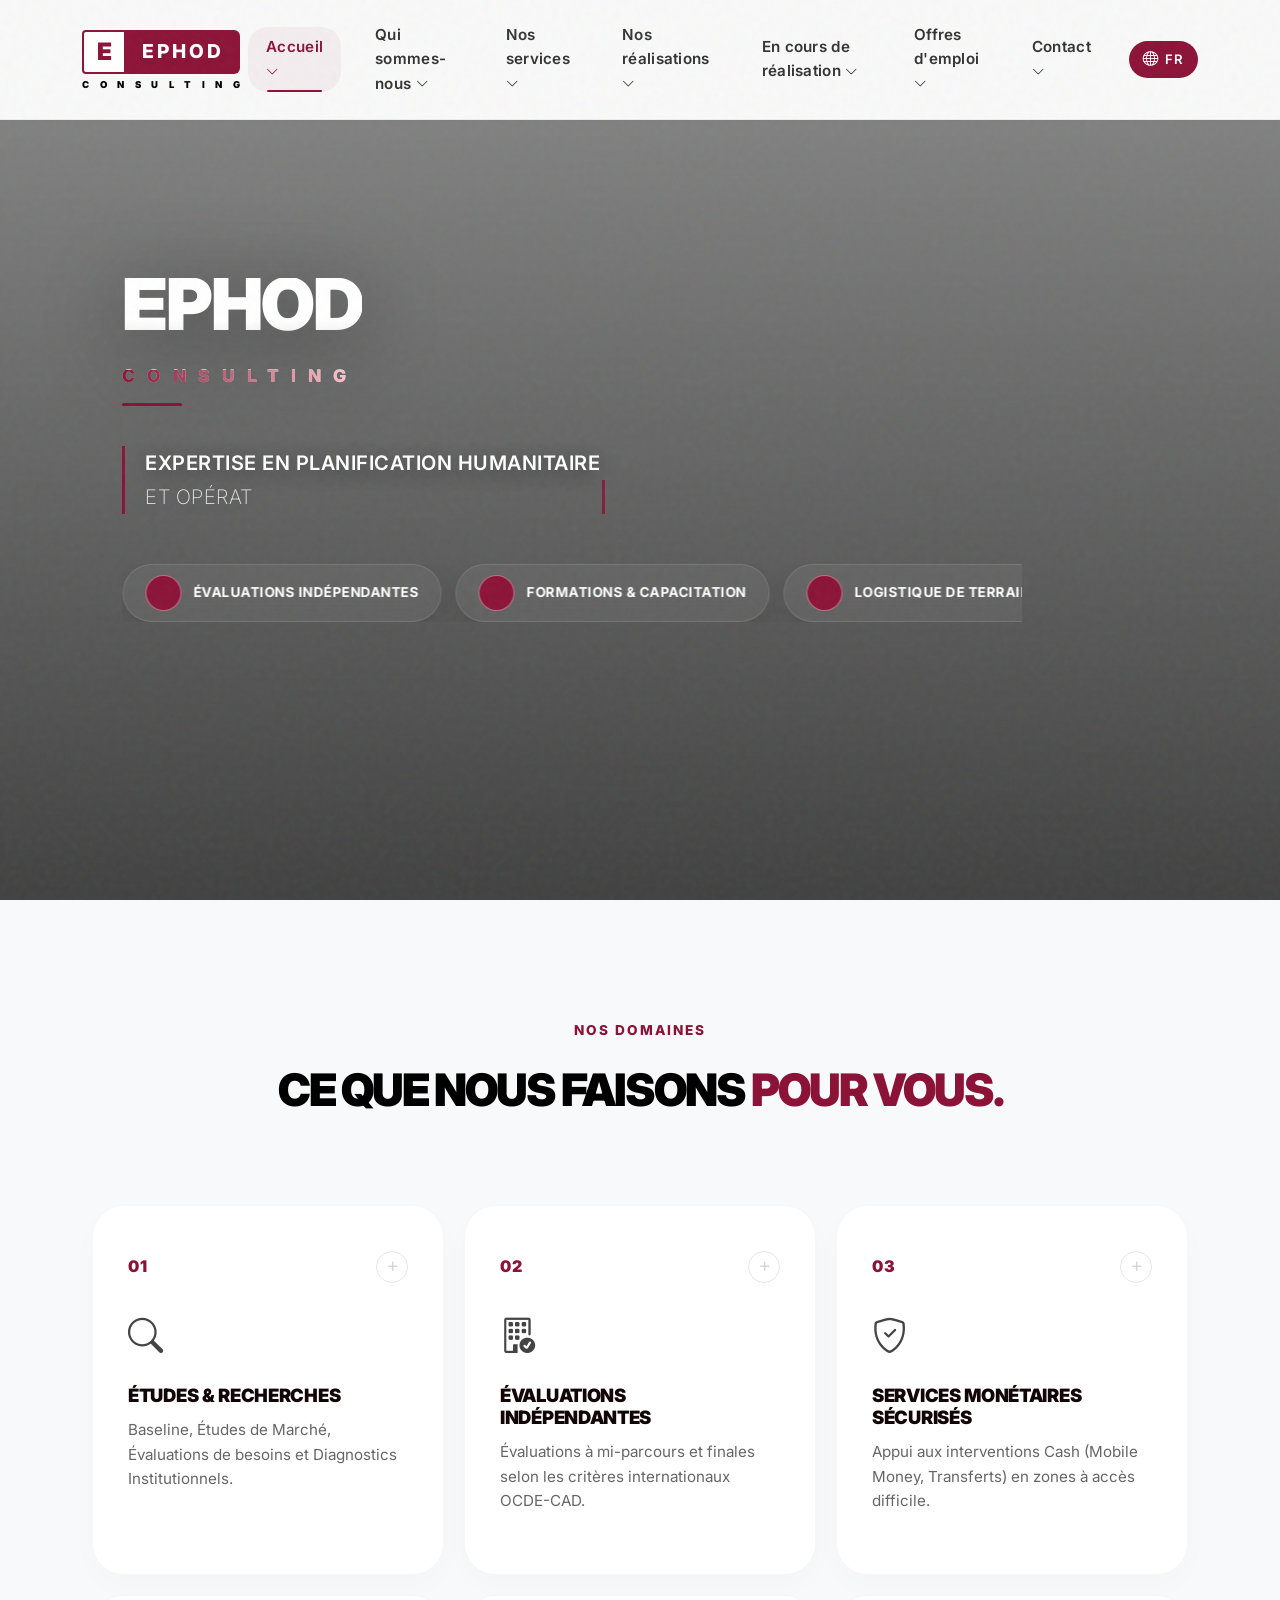
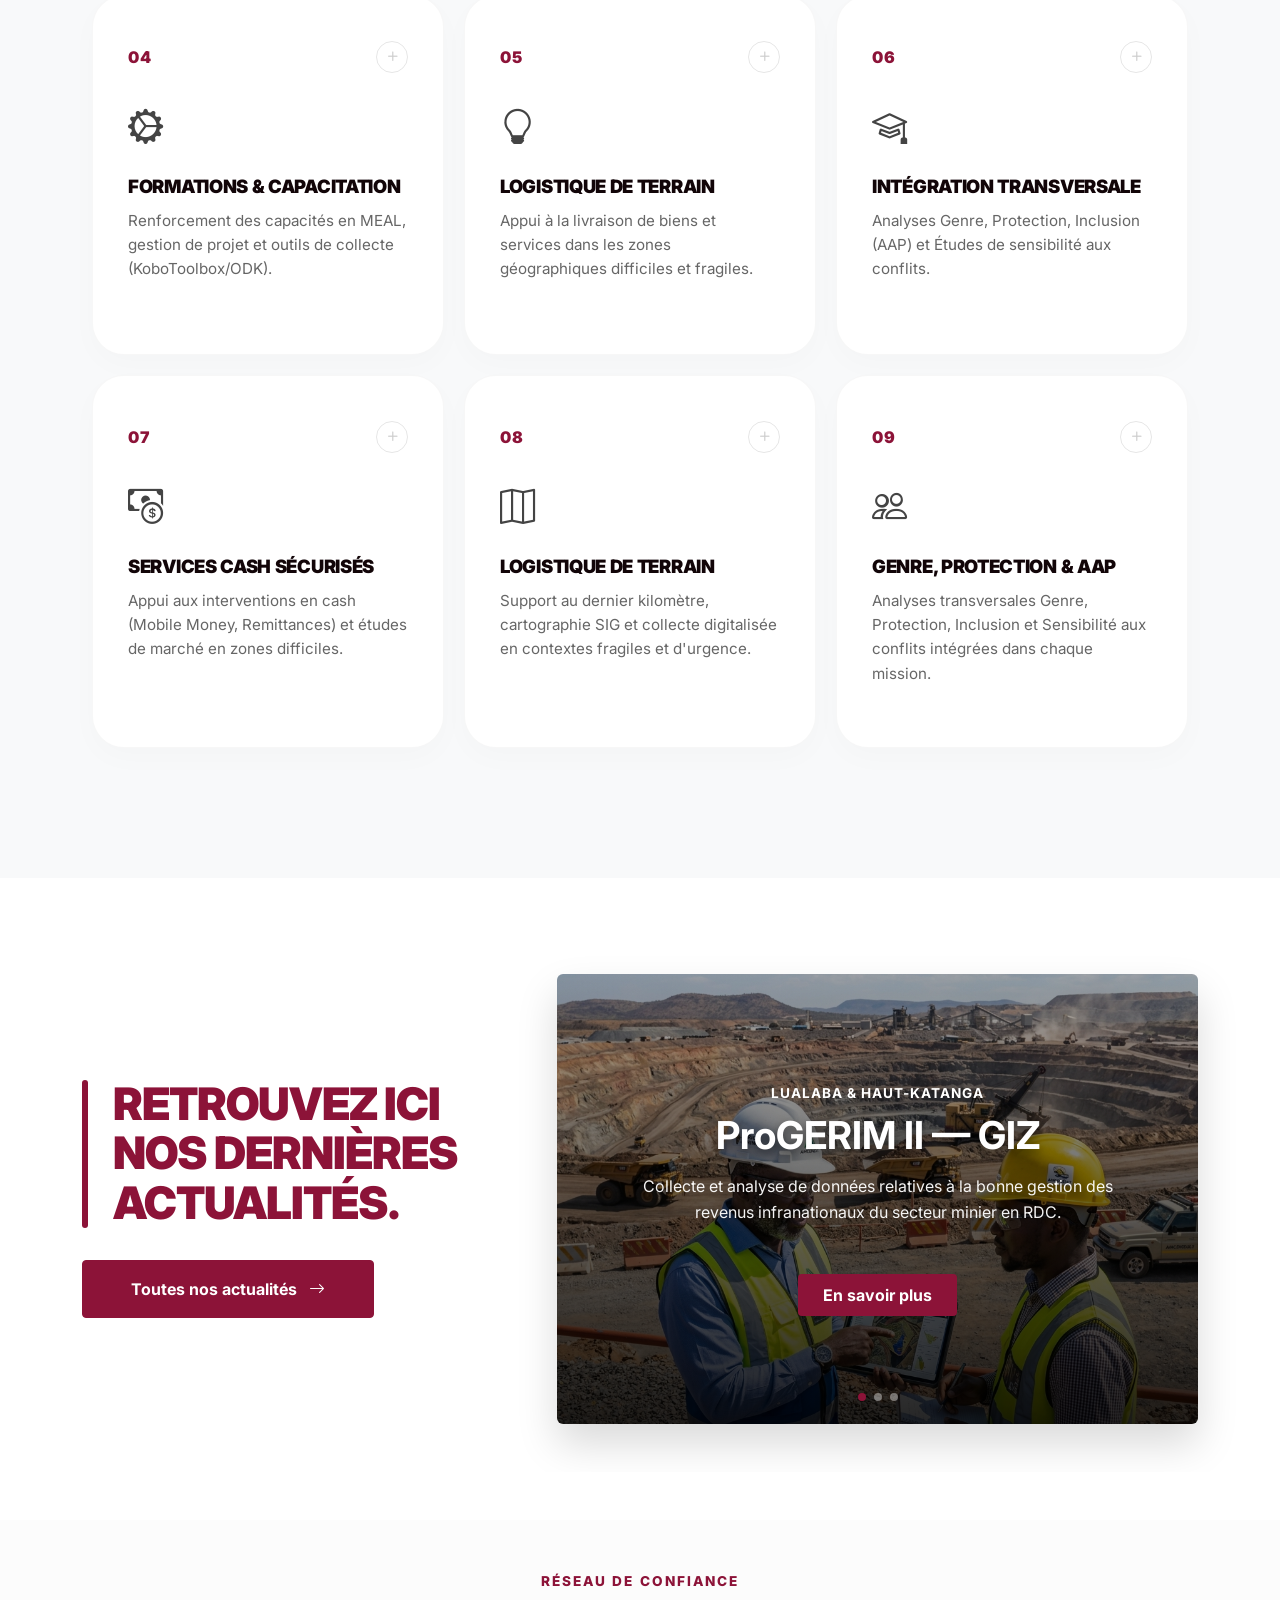
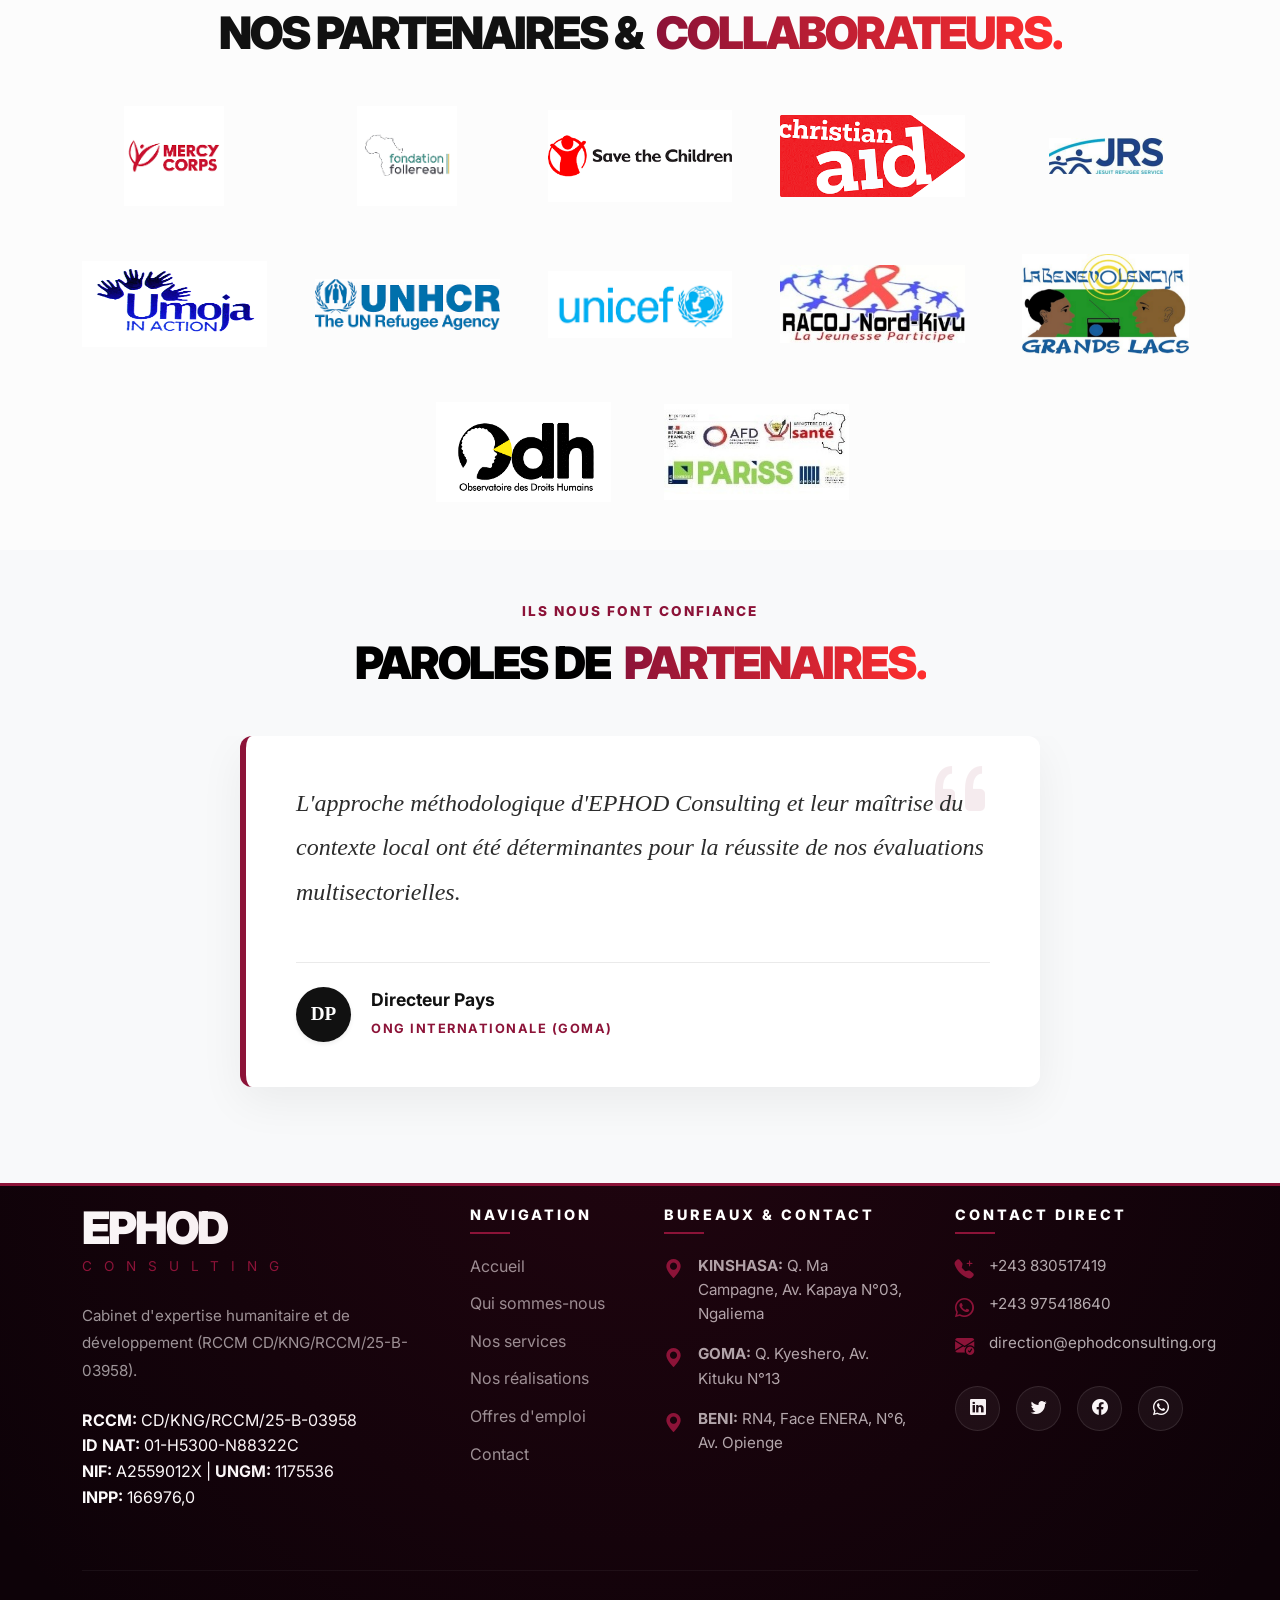
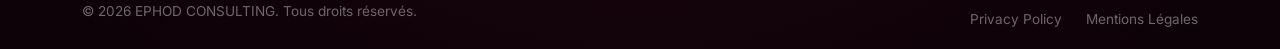
==== commit 7c7cde24: "Fix broken Terms links in footers, update translations and minor cleanups" ====
--- a/index.html
+++ b/index.html
@@ -543,7 +543,7 @@
         <p>&copy; 2026 EPHOD CONSULTING. Tous droits réservés.</p>
         <div class="f-bottom-links">
           <a href="privacy.html" data-i18n="footer.privacy">Privacy Policy</a>
-          <a href="#">Terms</a>
+          <a href="privacy.html" data-i18n="footer.terms">Terms</a>
         </div>
       </div>
     </div>
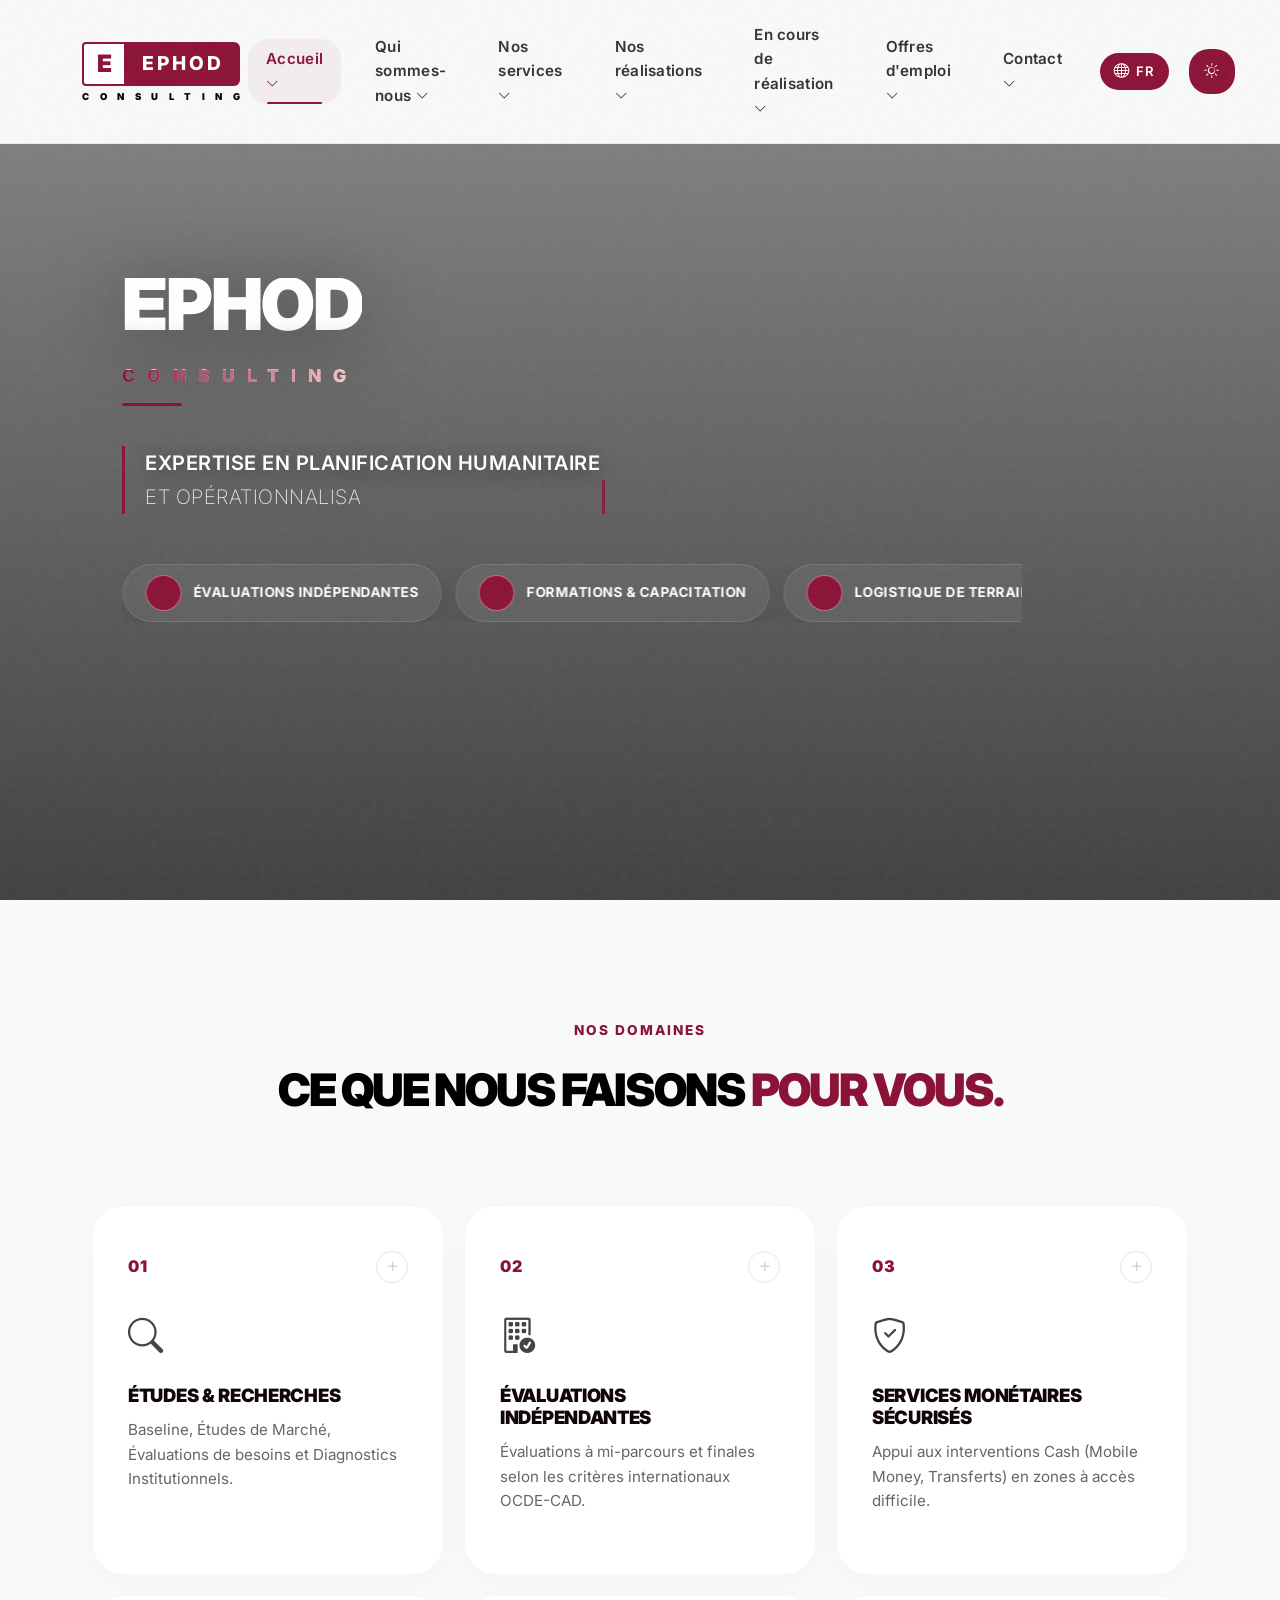
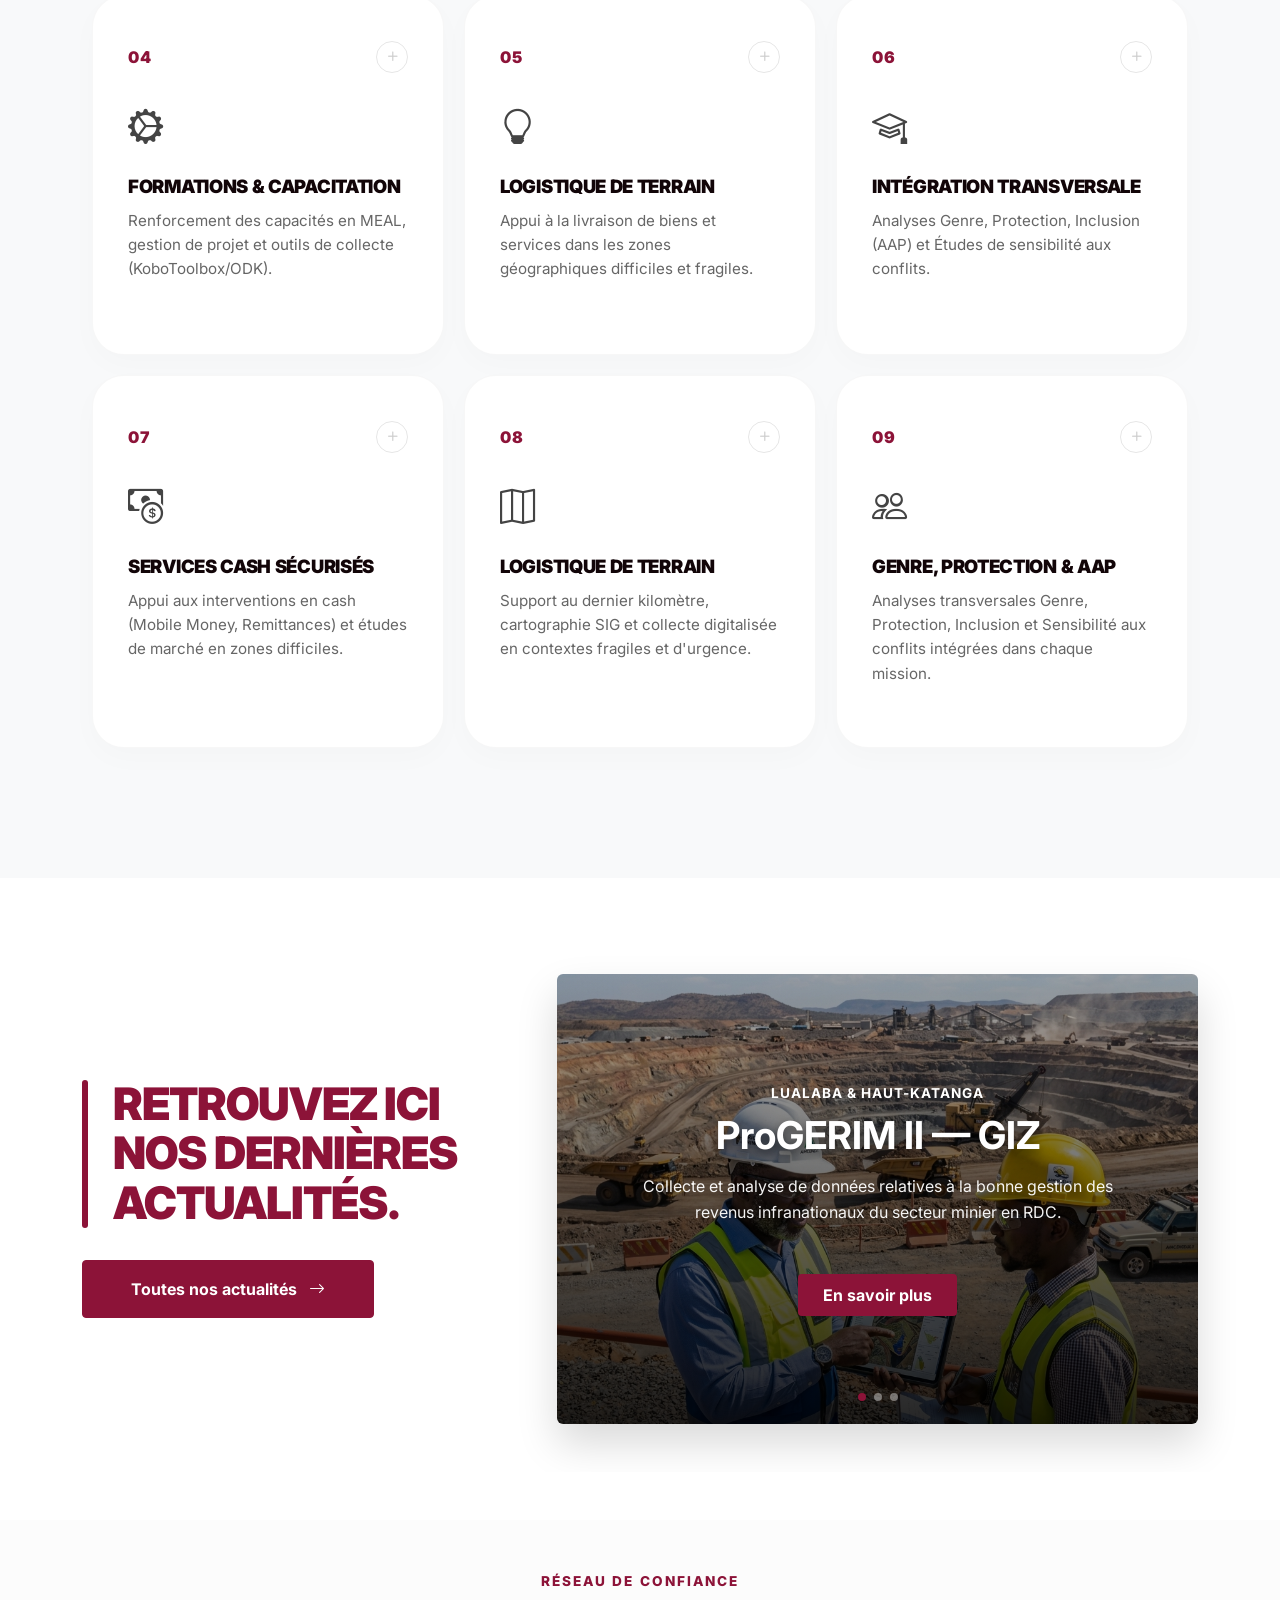
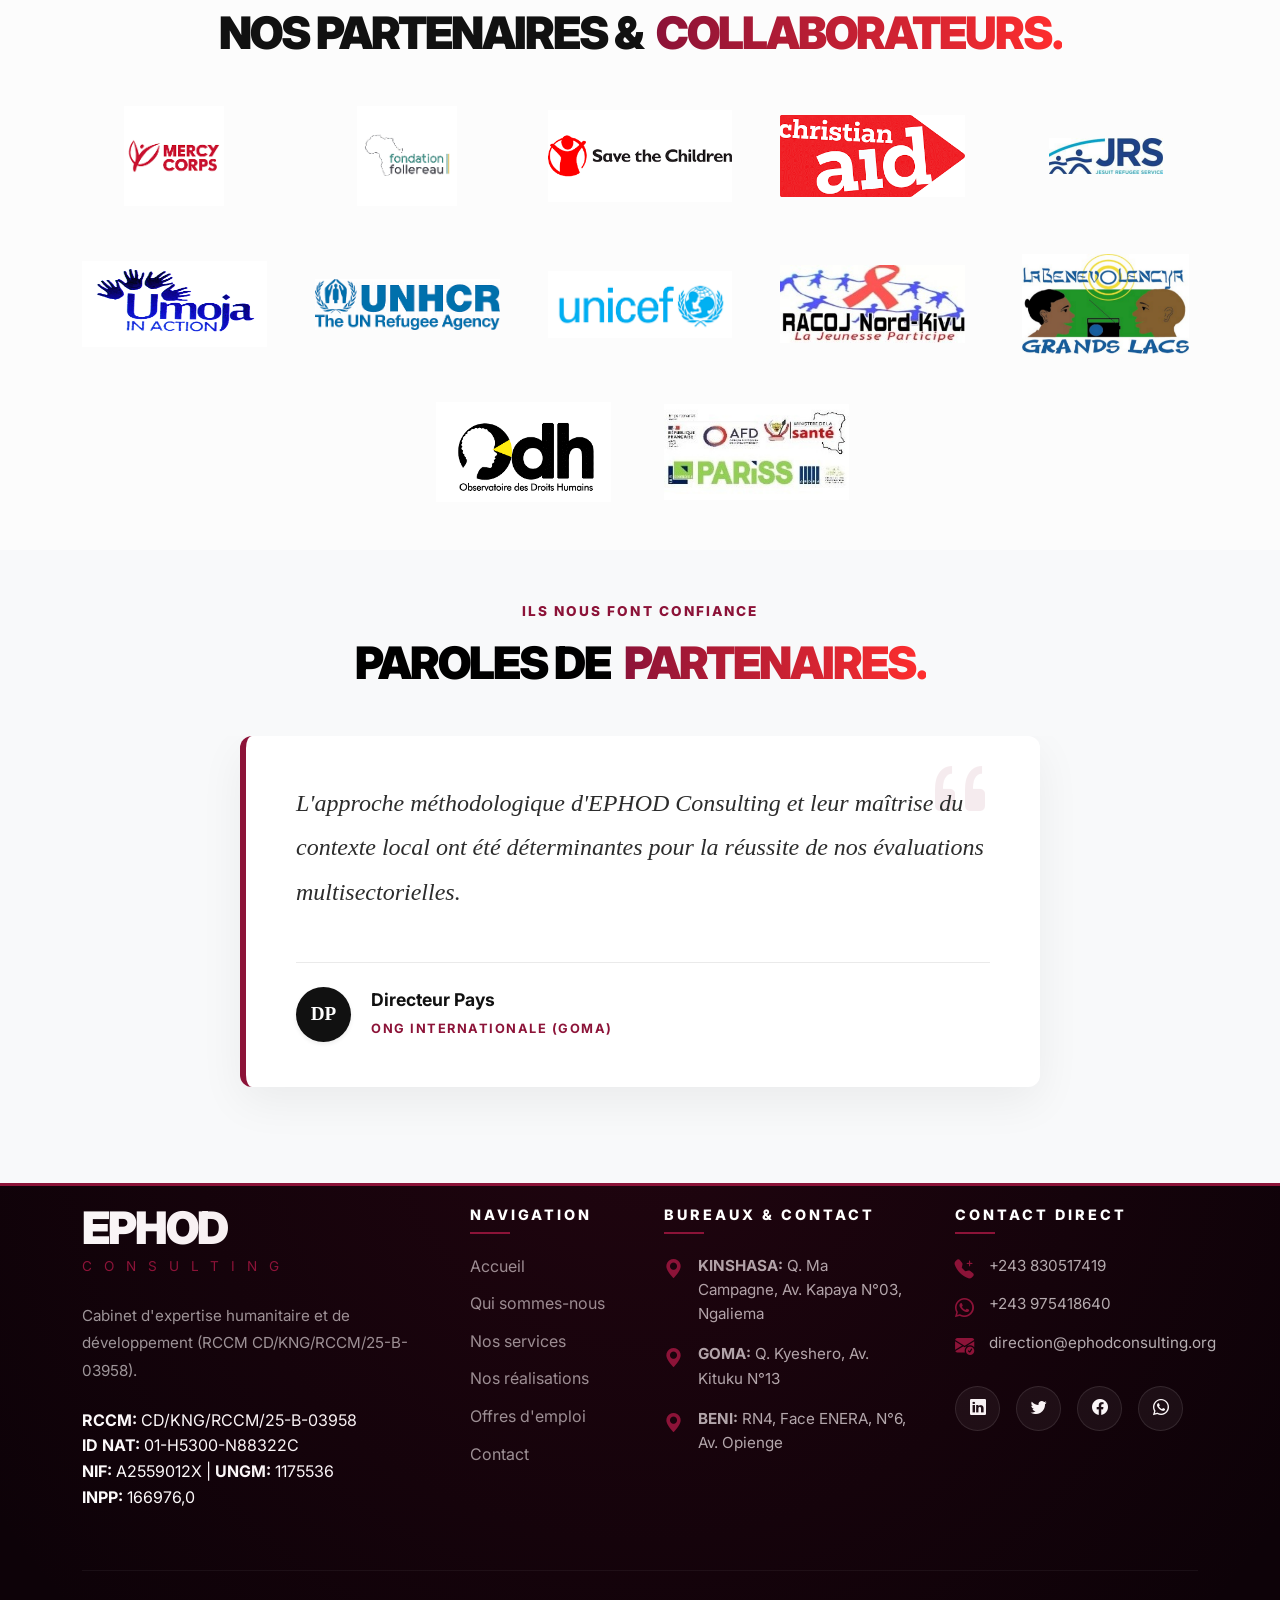
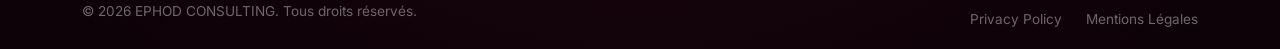
==== commit ba0edb86: "feat: ajout du bouton de theme et overlays CSS securises" ====
--- a/index.html
+++ b/index.html
@@ -11,7 +11,7 @@
   <link href="https://cdn.jsdelivr.net/npm/bootstrap@5.3.0/dist/css/bootstrap.min.css" rel="stylesheet">
   <link href="https://cdn.jsdelivr.net/npm/bootstrap-icons@1.10.5/font/bootstrap-icons.css" rel="stylesheet">
   <link rel="stylesheet" href="https://cdn.jsdelivr.net/npm/swiper@11/swiper-bundle.min.css" />
-  <link rel="stylesheet" href="css/style.css?v=7.0">
+  <link rel="stylesheet" href="css/style.css?v=7.3">
   <link rel="icon" type="image/svg+xml" href="img/favicon.svg">
   <meta property="og:title" content="EPHOD Consulting">
   <meta property="og:description" content="Expertise analytique, évaluation stratégique et renforcement des capacités en RDC.">
@@ -113,7 +113,10 @@
             </div>
           </li>
         </ul>
-        <button class="lang-btn" onclick="toggleLanguage()" id="langBtn"><i class="bi bi-globe"></i><span id="lang-toggle-text">FR</span></button>
+        <div class="d-flex align-items-center gap-2">
+          <button class="lang-btn" onclick="toggleLanguage()" id="langBtn"><i class="bi bi-globe"></i><span id="lang-toggle-text">FR</span></button>
+          <button class="lang-btn theme-toggle-btn" onclick="cycleTheme()" id="themeBtn" title="Changer le thème" style="padding: 10px 15px;"><i class="bi bi-moon-stars" id="themeIcon"></i></button>
+        </div>
       </div>
     </div>
   </nav>
@@ -323,7 +326,7 @@
             
               <!-- Slide 1 -->
               <div class="swiper-slide position-relative">
-                <div style="background-image: linear-gradient(rgba(0,0,0,0.3), rgba(0,0,0,0.85)), url('img/news/news_mining_lualaba.png?v=7.0'); height: 100%; width: 100%; background-size: cover; background-position: center; position: absolute; top:0; left:0;"></div>
+                <div style="background-image: linear-gradient(rgba(0,0,0,0.3), rgba(0,0,0,0.85)), url('img/news/news_mining_lualaba.png?v=7.3'); height: 100%; width: 100%; background-size: cover; background-position: center; position: absolute; top:0; left:0;"></div>
                 <div class="position-absolute w-100 h-100 d-flex flex-column justify-content-center align-items-center text-center text-white px-4 px-md-5 z-2" style="top:0; left:0;">
                   <span class="text-uppercase mb-2 d-block" style="font-size: 0.85rem; letter-spacing: 1px; font-weight: 700; color: #fff;" data-i18n="home.news1_zone">LUALABA &amp; HAUT-KATANGA</span>
                   <h3 class="fw-bold mb-3" style="font-family: 'Inter', sans-serif; font-size: clamp(1.8rem, 3vw, 2.5rem); text-shadow: 0 4px 10px rgba(0,0,0,0.5);" data-i18n="home.news1_title">ProGERIM II — GIZ</h3>
@@ -334,7 +337,7 @@
   
               <!-- Slide 2 -->
               <div class="swiper-slide position-relative">
-                <div style="background-image: linear-gradient(rgba(0,0,0,0.3), rgba(0,0,0,0.85)), url('img/news/news_jrs_nordkivu.png?v=7.0'); height: 100%; width: 100%; background-size: cover; background-position: center; position: absolute; top:0; left:0;"></div>
+                <div style="background-image: linear-gradient(rgba(0,0,0,0.3), rgba(0,0,0,0.85)), url('img/news/news_jrs_nordkivu.png?v=7.3'); height: 100%; width: 100%; background-size: cover; background-position: center; position: absolute; top:0; left:0;"></div>
                 <div class="position-absolute w-100 h-100 d-flex flex-column justify-content-center align-items-center text-center text-white px-4 px-md-5 z-2" style="top:0; left:0;">
                   <span class="text-uppercase mb-2 d-block" style="font-size: 0.85rem; letter-spacing: 1px; font-weight: 700; color: #fff;" data-i18n="home.news2_zone">NORD-KIVU — Kayna &amp; Lubero</span>
                   <h3 class="fw-bold mb-3" style="font-family: 'Inter', sans-serif; font-size: clamp(1.8rem, 3vw, 2.5rem); text-shadow: 0 4px 10px rgba(0,0,0,0.5);" data-i18n="home.news2_title">Étude JRS 2026</h3>
@@ -345,7 +348,7 @@
   
               <!-- Slide 3 -->
               <div class="swiper-slide position-relative">
-                <div style="background-image: linear-gradient(rgba(0,0,0,0.3), rgba(0,0,0,0.85)), url('img/news/news_pdm_sudkivu.png?v=7.0'); height: 100%; width: 100%; background-size: cover; background-position: center; position: absolute; top:0; left:0;"></div>
+                <div style="background-image: linear-gradient(rgba(0,0,0,0.3), rgba(0,0,0,0.85)), url('img/news/news_pdm_sudkivu.png?v=7.3'); height: 100%; width: 100%; background-size: cover; background-position: center; position: absolute; top:0; left:0;"></div>
                 <div class="position-absolute w-100 h-100 d-flex flex-column justify-content-center align-items-center text-center text-white px-4 px-md-5 z-2" style="top:0; left:0;">
                   <span class="text-uppercase mb-2 d-block" style="font-size: 0.85rem; letter-spacing: 1px; font-weight: 700; color: #fff;" data-i18n="home.news3_zone">SUD-KIVU</span>
                   <h3 class="fw-bold mb-3" style="font-family: 'Inter', sans-serif; font-size: clamp(1.8rem, 3vw, 2.5rem); text-shadow: 0 4px 10px rgba(0,0,0,0.5);" data-i18n="home.news3_title">PDM Christian Aid</h3>
@@ -550,8 +553,8 @@
   </footer>
   <script defer src="https://cdn.jsdelivr.net/npm/bootstrap@5.3.0/dist/js/bootstrap.bundle.min.js"></script>
   <script defer src="https://cdn.jsdelivr.net/npm/swiper@11/swiper-bundle.min.js"></script>
-  <script defer src="js/lang.js?v=7.0"></script>
-  <script defer src="js/main.js?v=7.0"></script>
+  <script defer src="js/lang.js?v=7.3"></script>
+  <script defer src="js/main.js?v=7.3"></script>
 
   <script defer>
   // ── HERO TYPEWRITER ENGINE ─────────────────────────────────
@@ -673,7 +676,7 @@
   </script>
   <script>
     if ('serviceWorker' in navigator) {
-      navigator.serviceWorker.register('./sw.js?v=7.0');
+      navigator.serviceWorker.register('./sw.js?v=7.3');
     }
   </script>
 </body>
--- a/css/style.css
+++ b/css/style.css
@@ -6837,3 +6837,104 @@
     overflow-x: hidden;
     width: 100%;
 }
+
+/* ==========================================================================
+   DARK & BLACK MODE SAFE OVERLAYS
+   These rules only apply when body has .theme-dark or .theme-black class.
+   They override the original styles safely without modifying the default.
+   ========================================================================== */
+
+body.theme-dark {
+  background: #121212 !important;
+  color: #e0e0e0 !important;
+  transition: background-color 0.3s ease, color 0.3s ease;
+}
+body.theme-black {
+  background: #000000 !important;
+  color: #ffffff !important;
+  transition: background-color 0.3s ease, color 0.3s ease;
+}
+
+/* Force text colors on hardcoded inline styles */
+body.theme-dark span[style*="color: #111"], body.theme-black span[style*="color: #111"],
+body.theme-dark span[style*="color: #111111"], body.theme-black span[style*="color: #111111"],
+body.theme-dark span[style*="color: #2c2c2c"], body.theme-black span[style*="color: #2c2c2c"],
+body.theme-dark p[style*="color: #2c2c2c"], body.theme-black p[style*="color: #2c2c2c"],
+body.theme-dark h1[style], body.theme-black h1[style],
+body.theme-dark h2[style], body.theme-black h2[style],
+body.theme-dark h3[style], body.theme-black h3[style],
+body.theme-dark h4[style], body.theme-black h4[style],
+body.theme-dark h5[style], body.theme-black h5[style] {
+  color: inherit !important;
+}
+
+/* Navbar Overrides */
+body.theme-dark .navbar {
+  background: rgba(18, 18, 18, 0.9) !important;
+}
+body.theme-black .navbar {
+  background: rgba(0, 0, 0, 0.95) !important;
+}
+
+/* Logo CSS Text Overrides */
+body.theme-dark .logo-icon-box, body.theme-black .logo-icon-box {
+  background: #252525 !important;
+}
+body.theme-dark .logo-sub-text, body.theme-black .logo-sub-text {
+  color: #e0e0e0 !important;
+}
+
+/* Cards Overrides */
+body.theme-dark .service-card-elite {
+  background: #1e1e1e !important;
+  border-color: rgba(255,255,255,0.1) !important;
+}
+body.theme-black .service-card-elite {
+  background: #0a0a0a !important;
+  border-color: rgba(140,19,56,0.2) !important;
+}
+
+body.theme-dark .card, body.theme-black .card {
+  background-color: #1e1e1e !important;
+  border-color: rgba(255,255,255,0.1) !important;
+}
+body.theme-dark .card *, body.theme-black .card * {
+  color: inherit !important;
+}
+
+/* bg-light & section overrides */
+body.theme-dark .bg-light { background-color: #181818 !important; }
+body.theme-black .bg-light { background-color: #050505 !important; }
+
+body.theme-dark .ephod-partners-section[style] { background-color: #181818 !important; }
+body.theme-black .ephod-partners-section[style] { background-color: #050505 !important; }
+
+/* Dropdown Overrides */
+body.theme-dark .nav-dropdown, body.theme-black .nav-dropdown {
+  background: #1e1e1e !important;
+  border-color: rgba(255,255,255,0.1) !important;
+}
+body.theme-dark .nav-dropdown-item, body.theme-black .nav-dropdown-item {
+  color: #e0e0e0 !important;
+}
+body.theme-dark .nav-dropdown-item:hover, body.theme-black .nav-dropdown-item:hover {
+  background: #252525 !important;
+  color: var(--primary) !important;
+}
+
+/* Modals Overrides */
+body.theme-dark .modal-content, body.theme-black .modal-content {
+  background-color: #1e1e1e !important;
+  color: #e0e0e0 !important;
+}
+
+/* Other specific elements */
+body.theme-dark .standard-card-elite, body.theme-dark .portfolio-card, body.theme-dark .stat-box {
+  background: #1e1e1e !important;
+}
+body.theme-black .standard-card-elite, body.theme-black .portfolio-card, body.theme-black .stat-box {
+  background: #0a0a0a !important;
+}
+body.theme-dark .hero-slide-frame, body.theme-black .hero-slide-frame {
+  background: rgba(0,0,0,0.6) !important;
+}
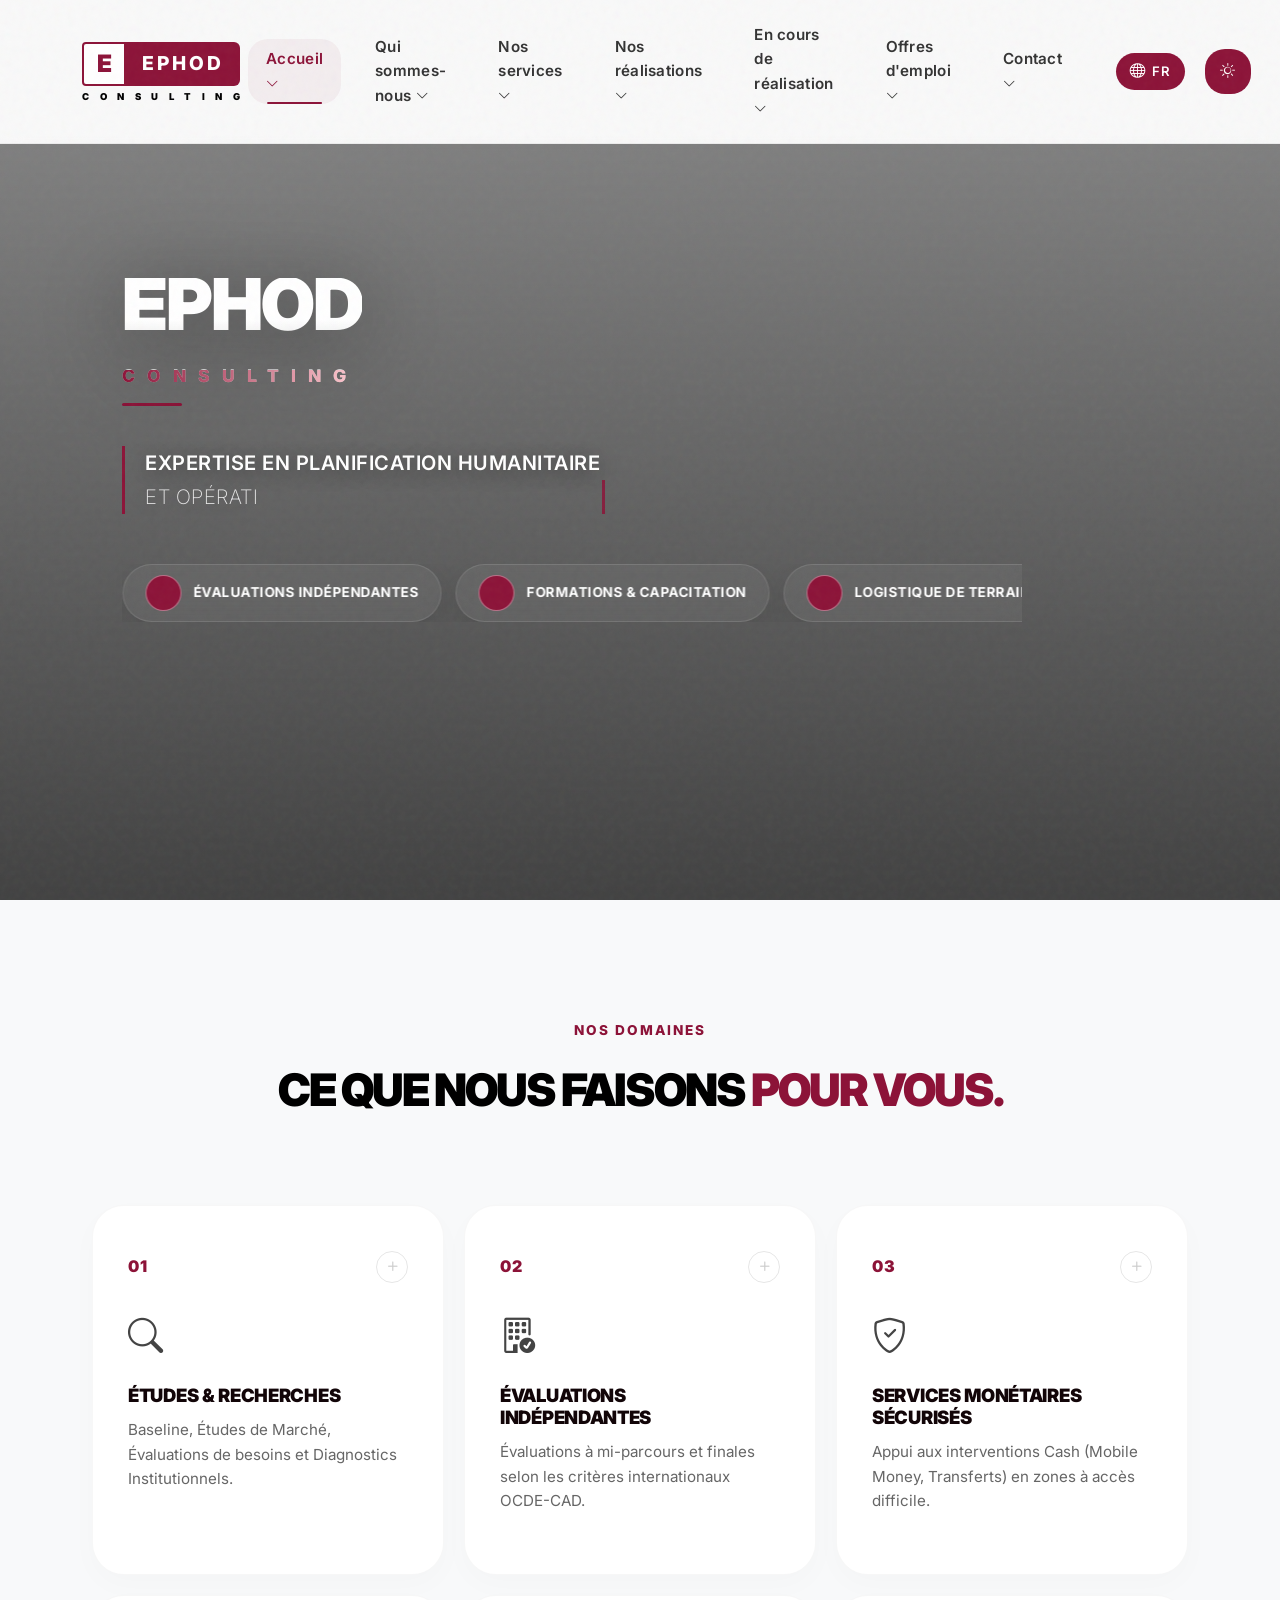
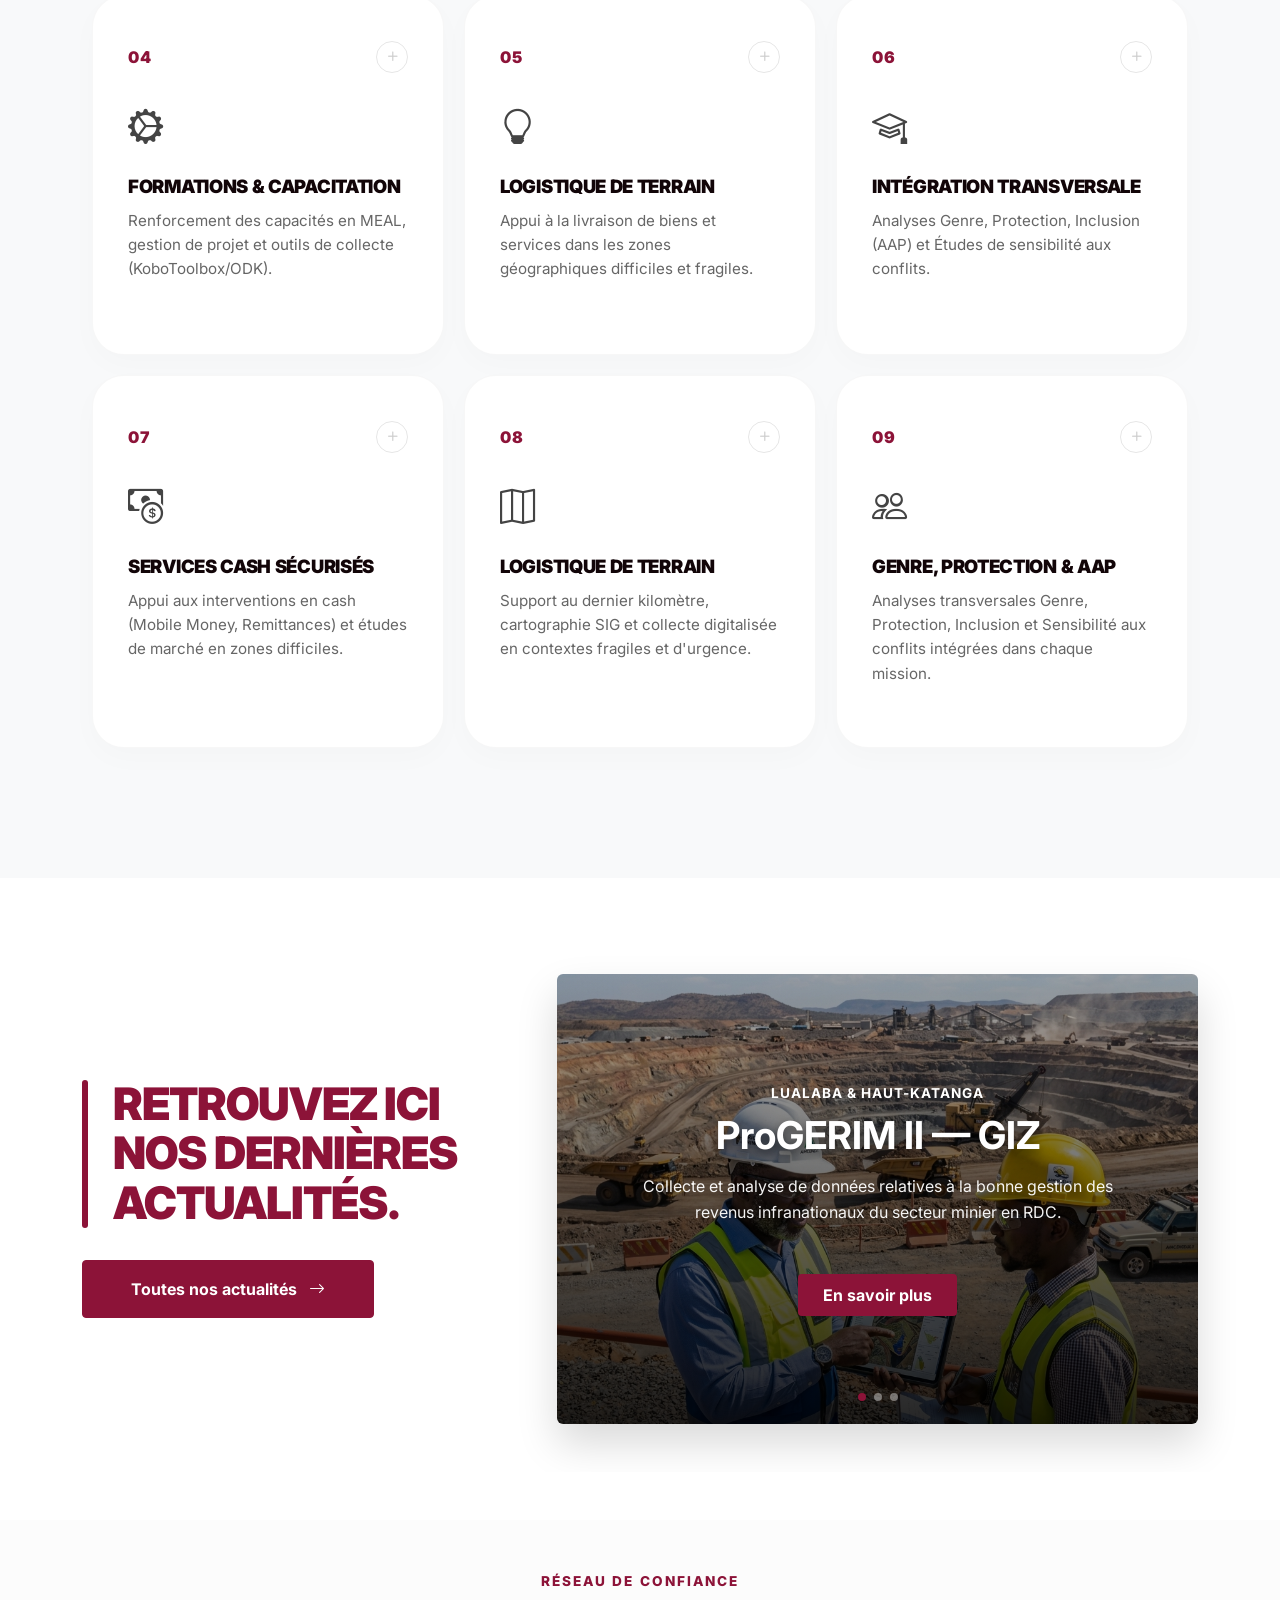
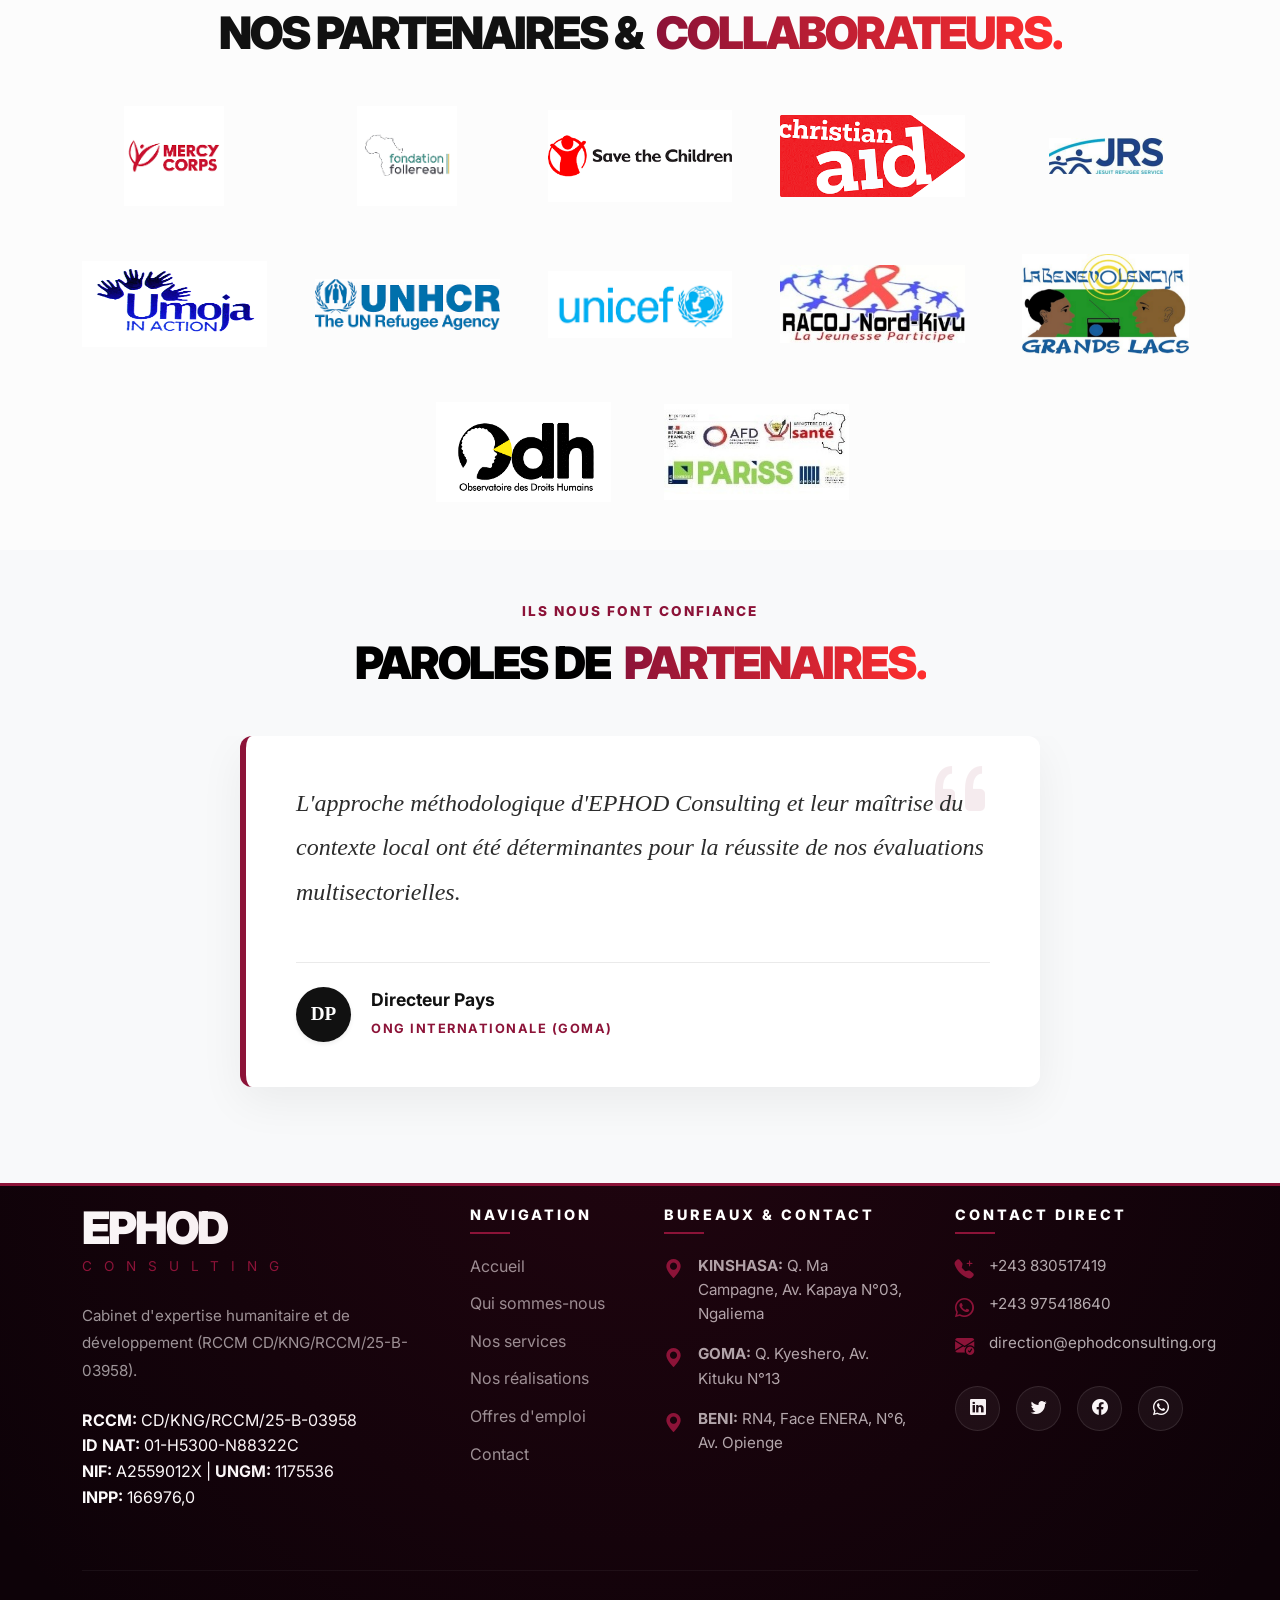
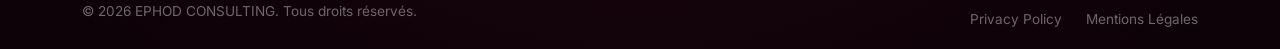
==== commit d63f261e: "fix: Sortie des boutons hors du menu hamburger pour visibilite mobile" ====
--- a/index.html
+++ b/index.html
@@ -11,7 +11,7 @@
   <link href="https://cdn.jsdelivr.net/npm/bootstrap@5.3.0/dist/css/bootstrap.min.css" rel="stylesheet">
   <link href="https://cdn.jsdelivr.net/npm/bootstrap-icons@1.10.5/font/bootstrap-icons.css" rel="stylesheet">
   <link rel="stylesheet" href="https://cdn.jsdelivr.net/npm/swiper@11/swiper-bundle.min.css" />
-  <link rel="stylesheet" href="css/style.css?v=7.3">
+  <link rel="stylesheet" href="css/style.css?v=7.4">
   <link rel="icon" type="image/svg+xml" href="img/favicon.svg">
   <meta property="og:title" content="EPHOD Consulting">
   <meta property="og:description" content="Expertise analytique, évaluation stratégique et renforcement des capacités en RDC.">
@@ -46,12 +46,17 @@
           <span>C</span><span>O</span><span>N</span><span>S</span><span>U</span><span>L</span><span>T</span><span>I</span><span>N</span><span>G</span>
         </div>
       </a>
-      <button class="navbar-toggler border-0 shadow-none" type="button" data-bs-toggle="collapse"
-        data-bs-target="#navMenu" aria-controls="navMenu" aria-expanded="false" aria-label="Menu">
-        <span class="navbar-toggler-icon"></span>
-      </button>
+      <div class="d-flex align-items-center gap-2 order-lg-last ms-auto">
+        <button class="lang-btn" onclick="toggleLanguage()" id="langBtn"><i class="bi bi-globe"></i><span id="lang-toggle-text">FR</span></button>
+        <button class="lang-btn theme-toggle-btn" onclick="cycleTheme()" id="themeBtn" title="Changer le thème" style="padding: 10px 15px;"><i class="bi bi-moon-stars" id="themeIcon"></i></button>
+        
+        <button class="navbar-toggler border-0 shadow-none ms-1 px-2" type="button" data-bs-toggle="collapse"
+          data-bs-target="#navMenu" aria-controls="navMenu" aria-expanded="false" aria-label="Menu">
+          <span class="navbar-toggler-icon"></span>
+        </button>
+      </div>
       <div class="collapse navbar-collapse" id="navMenu">
-        <ul class="navbar-nav ms-auto mb-2 mb-lg-0 align-items-lg-center">
+        <ul class="navbar-nav ms-auto mb-2 mb-lg-0 align-items-lg-center me-lg-3">
           <li class="nav-item has-dropdown">
             <a class="nav-link" href="index.html"><span data-i18n="nav.home">Accueil</span> <i class="bi bi-chevron-down" style="font-size:0.8rem;"></i></a>
             <div class="nav-dropdown">
@@ -113,10 +118,6 @@
             </div>
           </li>
         </ul>
-        <div class="d-flex align-items-center gap-2">
-          <button class="lang-btn" onclick="toggleLanguage()" id="langBtn"><i class="bi bi-globe"></i><span id="lang-toggle-text">FR</span></button>
-          <button class="lang-btn theme-toggle-btn" onclick="cycleTheme()" id="themeBtn" title="Changer le thème" style="padding: 10px 15px;"><i class="bi bi-moon-stars" id="themeIcon"></i></button>
-        </div>
       </div>
     </div>
   </nav>
@@ -326,7 +327,7 @@
             
               <!-- Slide 1 -->
               <div class="swiper-slide position-relative">
-                <div style="background-image: linear-gradient(rgba(0,0,0,0.3), rgba(0,0,0,0.85)), url('img/news/news_mining_lualaba.png?v=7.3'); height: 100%; width: 100%; background-size: cover; background-position: center; position: absolute; top:0; left:0;"></div>
+                <div style="background-image: linear-gradient(rgba(0,0,0,0.3), rgba(0,0,0,0.85)), url('img/news/news_mining_lualaba.png?v=7.4'); height: 100%; width: 100%; background-size: cover; background-position: center; position: absolute; top:0; left:0;"></div>
                 <div class="position-absolute w-100 h-100 d-flex flex-column justify-content-center align-items-center text-center text-white px-4 px-md-5 z-2" style="top:0; left:0;">
                   <span class="text-uppercase mb-2 d-block" style="font-size: 0.85rem; letter-spacing: 1px; font-weight: 700; color: #fff;" data-i18n="home.news1_zone">LUALABA &amp; HAUT-KATANGA</span>
                   <h3 class="fw-bold mb-3" style="font-family: 'Inter', sans-serif; font-size: clamp(1.8rem, 3vw, 2.5rem); text-shadow: 0 4px 10px rgba(0,0,0,0.5);" data-i18n="home.news1_title">ProGERIM II — GIZ</h3>
@@ -337,7 +338,7 @@
   
               <!-- Slide 2 -->
               <div class="swiper-slide position-relative">
-                <div style="background-image: linear-gradient(rgba(0,0,0,0.3), rgba(0,0,0,0.85)), url('img/news/news_jrs_nordkivu.png?v=7.3'); height: 100%; width: 100%; background-size: cover; background-position: center; position: absolute; top:0; left:0;"></div>
+                <div style="background-image: linear-gradient(rgba(0,0,0,0.3), rgba(0,0,0,0.85)), url('img/news/news_jrs_nordkivu.png?v=7.4'); height: 100%; width: 100%; background-size: cover; background-position: center; position: absolute; top:0; left:0;"></div>
                 <div class="position-absolute w-100 h-100 d-flex flex-column justify-content-center align-items-center text-center text-white px-4 px-md-5 z-2" style="top:0; left:0;">
                   <span class="text-uppercase mb-2 d-block" style="font-size: 0.85rem; letter-spacing: 1px; font-weight: 700; color: #fff;" data-i18n="home.news2_zone">NORD-KIVU — Kayna &amp; Lubero</span>
                   <h3 class="fw-bold mb-3" style="font-family: 'Inter', sans-serif; font-size: clamp(1.8rem, 3vw, 2.5rem); text-shadow: 0 4px 10px rgba(0,0,0,0.5);" data-i18n="home.news2_title">Étude JRS 2026</h3>
@@ -348,7 +349,7 @@
   
               <!-- Slide 3 -->
               <div class="swiper-slide position-relative">
-                <div style="background-image: linear-gradient(rgba(0,0,0,0.3), rgba(0,0,0,0.85)), url('img/news/news_pdm_sudkivu.png?v=7.3'); height: 100%; width: 100%; background-size: cover; background-position: center; position: absolute; top:0; left:0;"></div>
+                <div style="background-image: linear-gradient(rgba(0,0,0,0.3), rgba(0,0,0,0.85)), url('img/news/news_pdm_sudkivu.png?v=7.4'); height: 100%; width: 100%; background-size: cover; background-position: center; position: absolute; top:0; left:0;"></div>
                 <div class="position-absolute w-100 h-100 d-flex flex-column justify-content-center align-items-center text-center text-white px-4 px-md-5 z-2" style="top:0; left:0;">
                   <span class="text-uppercase mb-2 d-block" style="font-size: 0.85rem; letter-spacing: 1px; font-weight: 700; color: #fff;" data-i18n="home.news3_zone">SUD-KIVU</span>
                   <h3 class="fw-bold mb-3" style="font-family: 'Inter', sans-serif; font-size: clamp(1.8rem, 3vw, 2.5rem); text-shadow: 0 4px 10px rgba(0,0,0,0.5);" data-i18n="home.news3_title">PDM Christian Aid</h3>
@@ -553,8 +554,8 @@
   </footer>
   <script defer src="https://cdn.jsdelivr.net/npm/bootstrap@5.3.0/dist/js/bootstrap.bundle.min.js"></script>
   <script defer src="https://cdn.jsdelivr.net/npm/swiper@11/swiper-bundle.min.js"></script>
-  <script defer src="js/lang.js?v=7.3"></script>
-  <script defer src="js/main.js?v=7.3"></script>
+  <script defer src="js/lang.js?v=7.4"></script>
+  <script defer src="js/main.js?v=7.4"></script>
 
   <script defer>
   // ── HERO TYPEWRITER ENGINE ─────────────────────────────────
@@ -676,7 +677,7 @@
   </script>
   <script>
     if ('serviceWorker' in navigator) {
-      navigator.serviceWorker.register('./sw.js?v=7.3');
+      navigator.serviceWorker.register('./sw.js?v=7.4');
     }
   </script>
 </body>
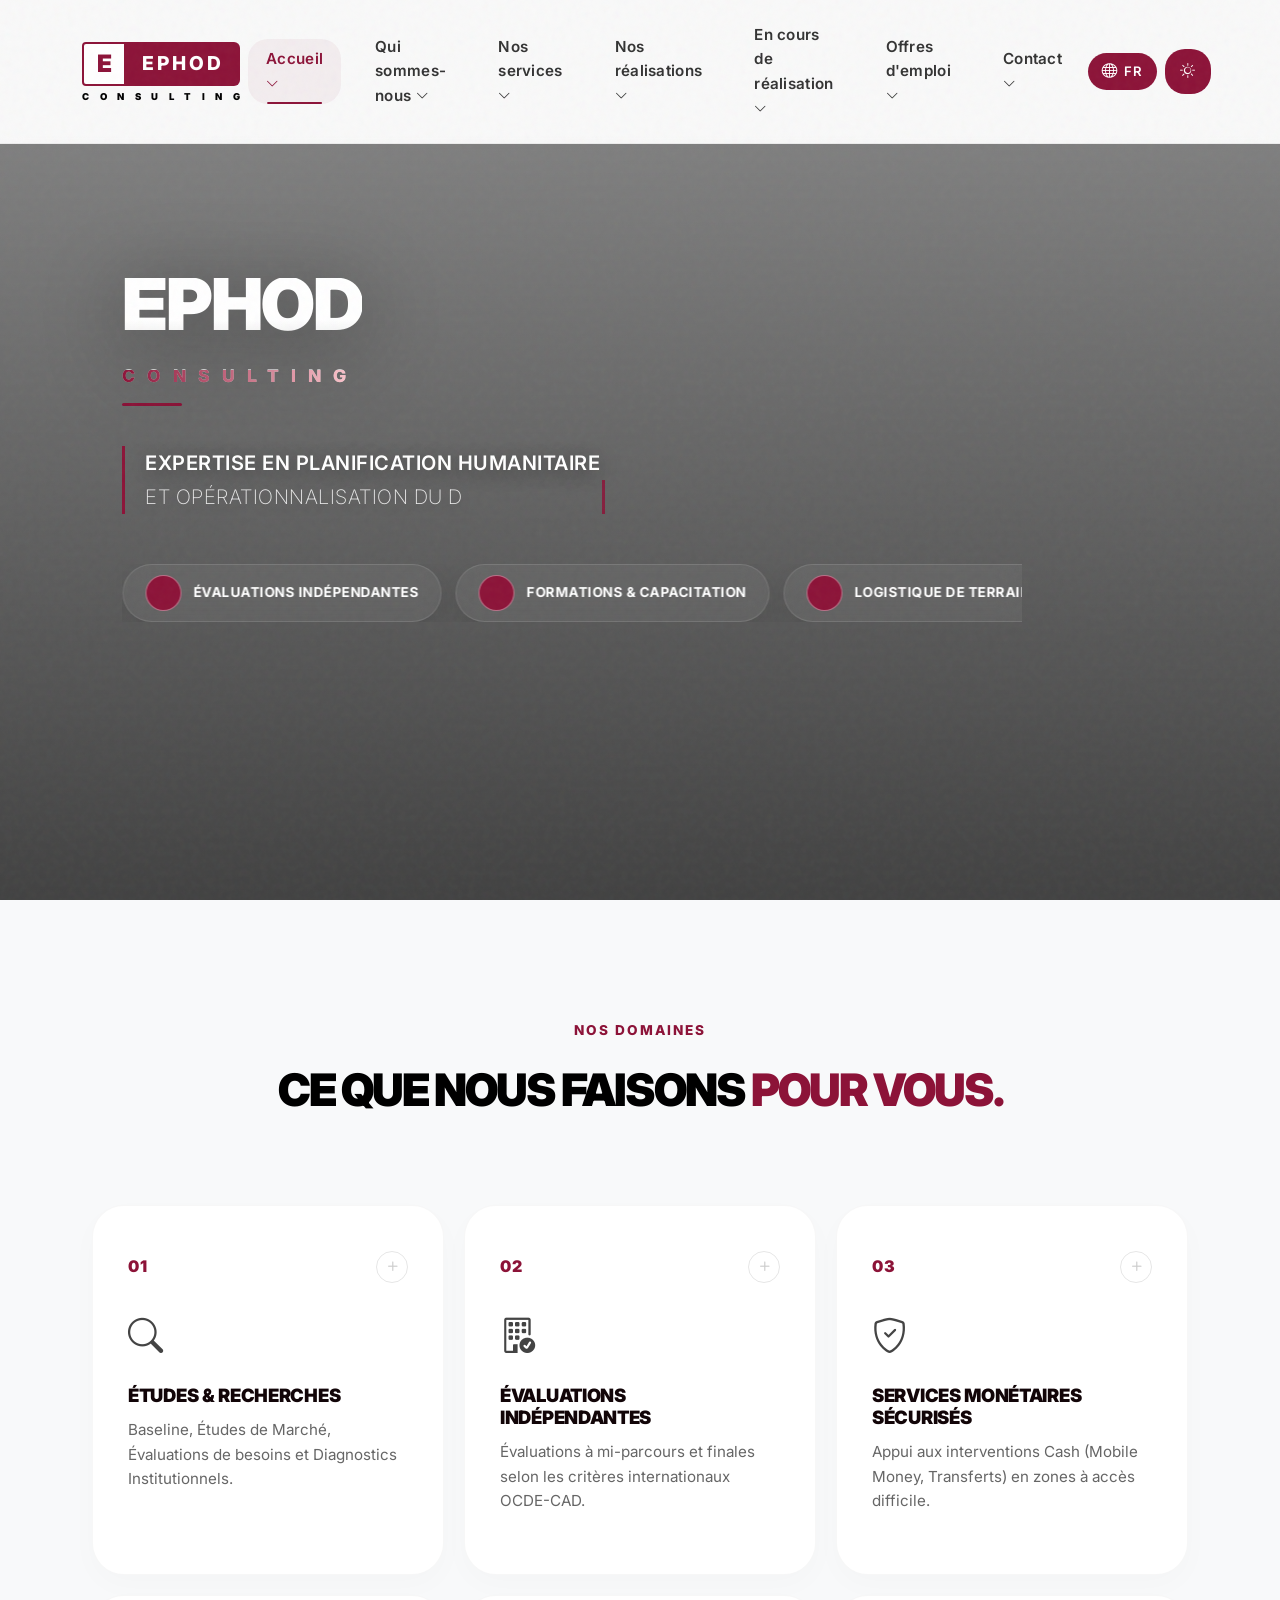
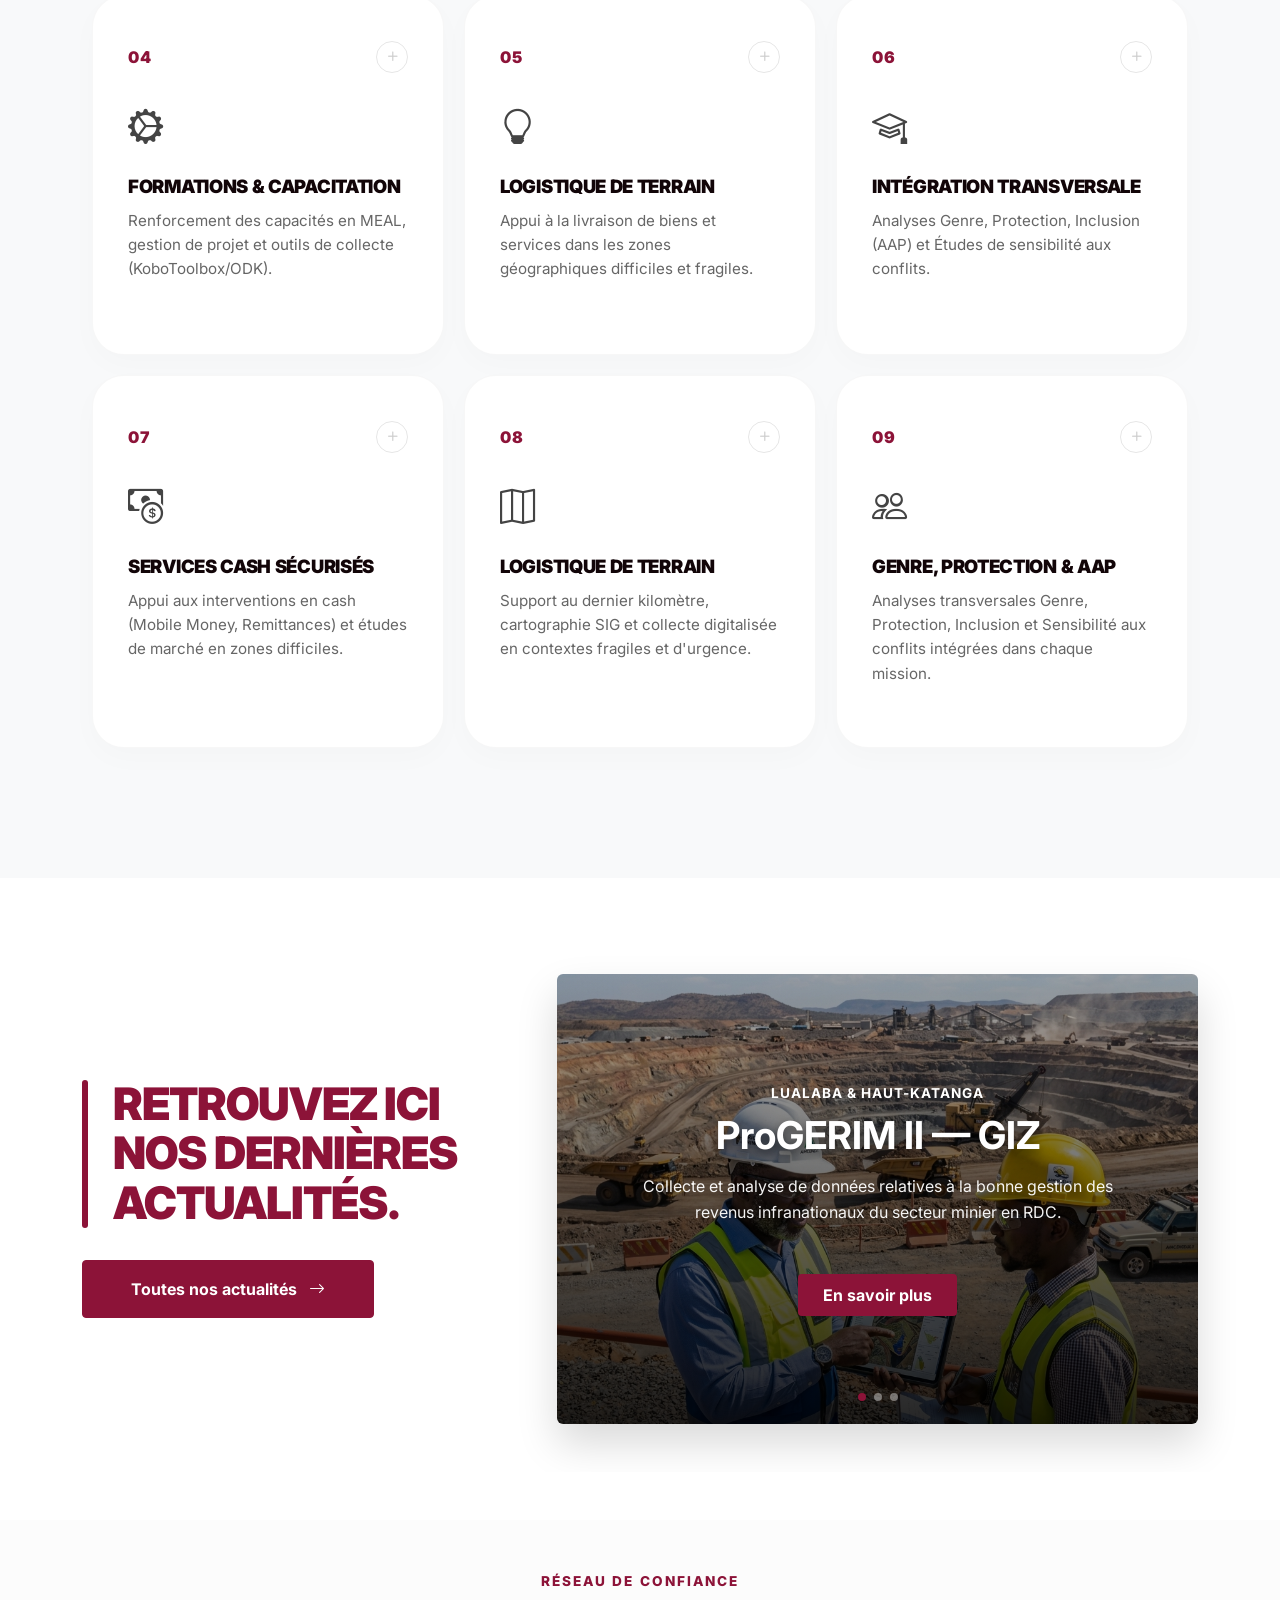
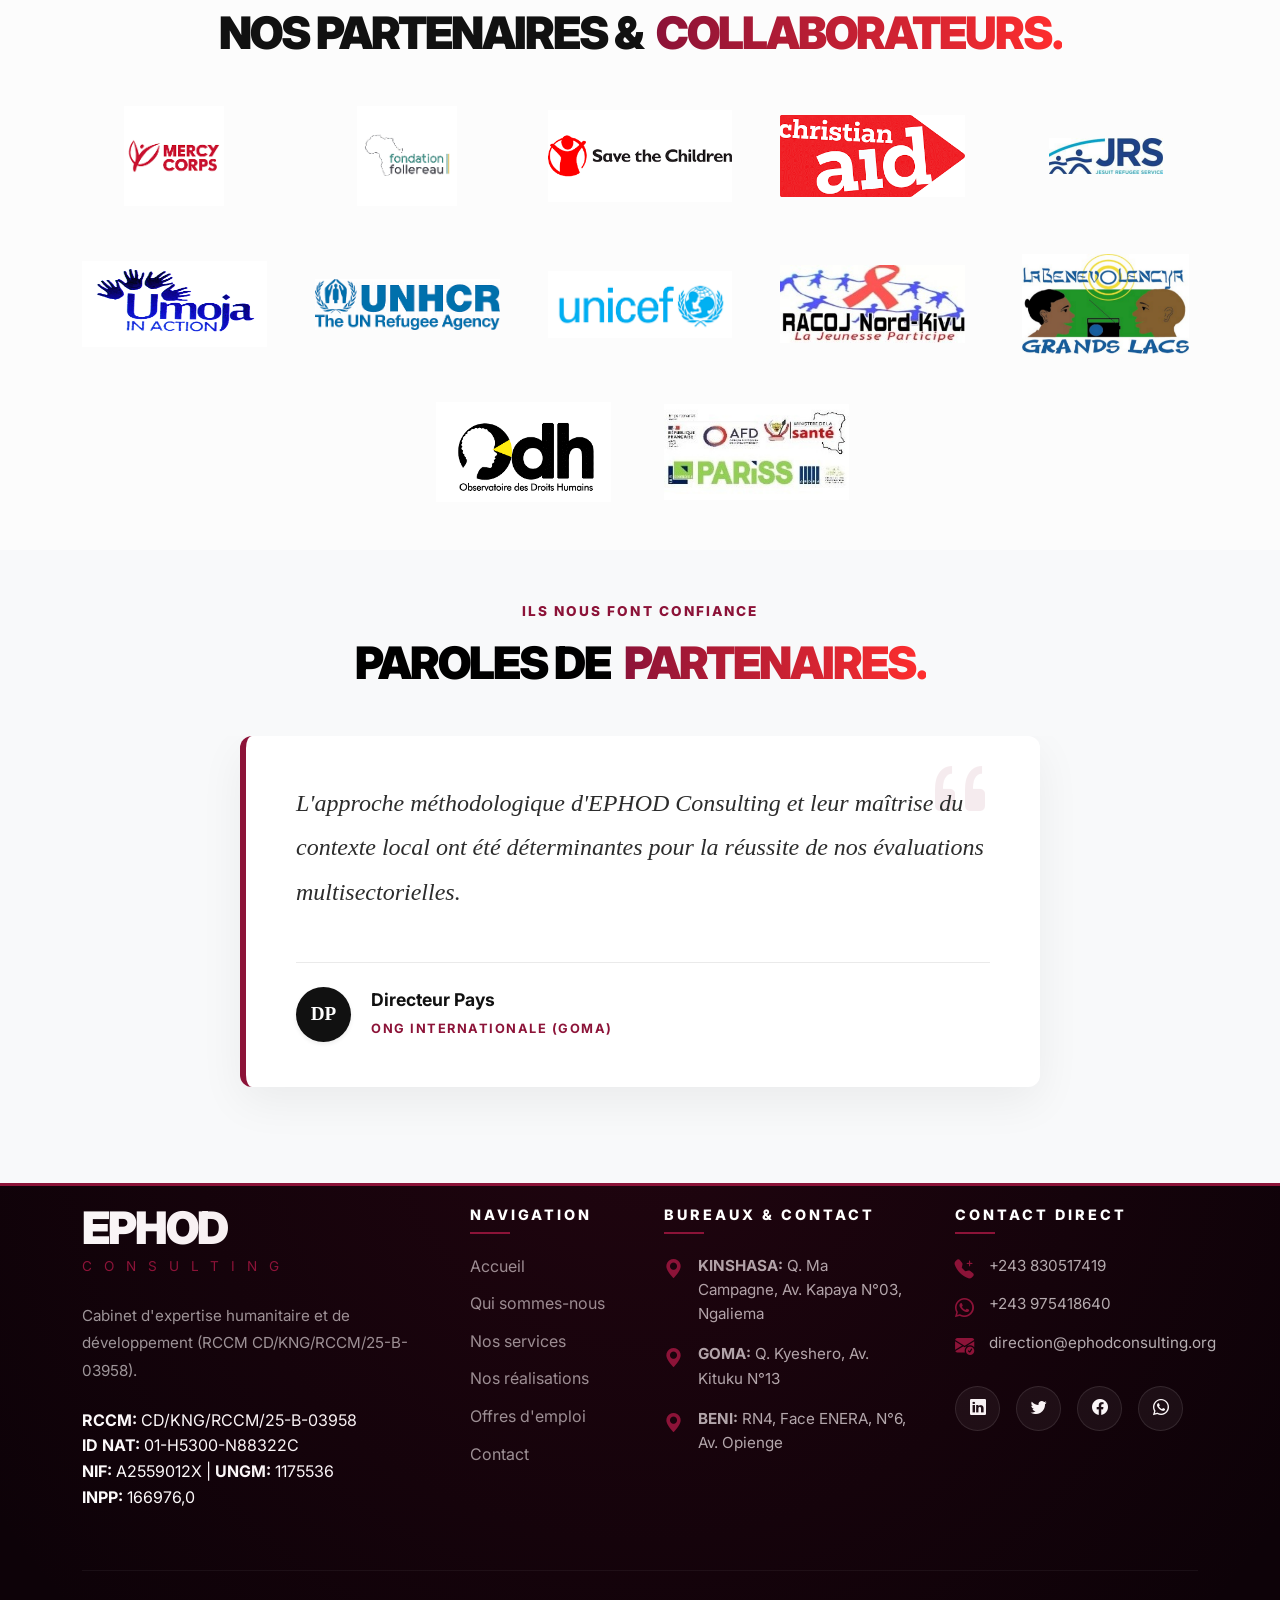
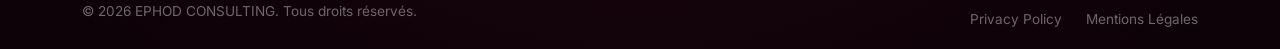
==== commit 99c6e095: "fix: remet les boutons dans le menu mobile" ====
--- a/index.html
+++ b/index.html
@@ -11,7 +11,7 @@
   <link href="https://cdn.jsdelivr.net/npm/bootstrap@5.3.0/dist/css/bootstrap.min.css" rel="stylesheet">
   <link href="https://cdn.jsdelivr.net/npm/bootstrap-icons@1.10.5/font/bootstrap-icons.css" rel="stylesheet">
   <link rel="stylesheet" href="https://cdn.jsdelivr.net/npm/swiper@11/swiper-bundle.min.css" />
-  <link rel="stylesheet" href="css/style.css?v=7.4">
+  <link rel="stylesheet" href="css/style.css?v=7.5">
   <link rel="icon" type="image/svg+xml" href="img/favicon.svg">
   <meta property="og:title" content="EPHOD Consulting">
   <meta property="og:description" content="Expertise analytique, évaluation stratégique et renforcement des capacités en RDC.">
@@ -46,17 +46,12 @@
           <span>C</span><span>O</span><span>N</span><span>S</span><span>U</span><span>L</span><span>T</span><span>I</span><span>N</span><span>G</span>
         </div>
       </a>
-      <div class="d-flex align-items-center gap-2 order-lg-last ms-auto">
-        <button class="lang-btn" onclick="toggleLanguage()" id="langBtn"><i class="bi bi-globe"></i><span id="lang-toggle-text">FR</span></button>
-        <button class="lang-btn theme-toggle-btn" onclick="cycleTheme()" id="themeBtn" title="Changer le thème" style="padding: 10px 15px;"><i class="bi bi-moon-stars" id="themeIcon"></i></button>
-        
-        <button class="navbar-toggler border-0 shadow-none ms-1 px-2" type="button" data-bs-toggle="collapse"
-          data-bs-target="#navMenu" aria-controls="navMenu" aria-expanded="false" aria-label="Menu">
-          <span class="navbar-toggler-icon"></span>
-        </button>
-      </div>
+      <button class="navbar-toggler border-0 shadow-none ms-auto" type="button" data-bs-toggle="collapse"
+        data-bs-target="#navMenu" aria-controls="navMenu" aria-expanded="false" aria-label="Menu">
+        <span class="navbar-toggler-icon"></span>
+      </button>
       <div class="collapse navbar-collapse" id="navMenu">
-        <ul class="navbar-nav ms-auto mb-2 mb-lg-0 align-items-lg-center me-lg-3">
+        <ul class="navbar-nav ms-auto mb-2 mb-lg-0 align-items-lg-center">
           <li class="nav-item has-dropdown">
             <a class="nav-link" href="index.html"><span data-i18n="nav.home">Accueil</span> <i class="bi bi-chevron-down" style="font-size:0.8rem;"></i></a>
             <div class="nav-dropdown">
@@ -118,6 +113,10 @@
             </div>
           </li>
         </ul>
+        <div class="d-flex align-items-center gap-2 mt-3 mt-lg-0 mb-3 mb-lg-0">
+          <button class="lang-btn m-0" onclick="toggleLanguage()" id="langBtn"><i class="bi bi-globe"></i><span id="lang-toggle-text">FR</span></button>
+          <button class="lang-btn m-0 theme-toggle-btn" onclick="cycleTheme()" id="themeBtn" title="Changer le thème" style="padding: 10px 15px;"><i class="bi bi-moon-stars" id="themeIcon"></i></button>
+        </div>
       </div>
     </div>
   </nav>
@@ -327,7 +326,7 @@
             
               <!-- Slide 1 -->
               <div class="swiper-slide position-relative">
-                <div style="background-image: linear-gradient(rgba(0,0,0,0.3), rgba(0,0,0,0.85)), url('img/news/news_mining_lualaba.png?v=7.4'); height: 100%; width: 100%; background-size: cover; background-position: center; position: absolute; top:0; left:0;"></div>
+                <div style="background-image: linear-gradient(rgba(0,0,0,0.3), rgba(0,0,0,0.85)), url('img/news/news_mining_lualaba.png?v=7.5'); height: 100%; width: 100%; background-size: cover; background-position: center; position: absolute; top:0; left:0;"></div>
                 <div class="position-absolute w-100 h-100 d-flex flex-column justify-content-center align-items-center text-center text-white px-4 px-md-5 z-2" style="top:0; left:0;">
                   <span class="text-uppercase mb-2 d-block" style="font-size: 0.85rem; letter-spacing: 1px; font-weight: 700; color: #fff;" data-i18n="home.news1_zone">LUALABA &amp; HAUT-KATANGA</span>
                   <h3 class="fw-bold mb-3" style="font-family: 'Inter', sans-serif; font-size: clamp(1.8rem, 3vw, 2.5rem); text-shadow: 0 4px 10px rgba(0,0,0,0.5);" data-i18n="home.news1_title">ProGERIM II — GIZ</h3>
@@ -338,7 +337,7 @@
   
               <!-- Slide 2 -->
               <div class="swiper-slide position-relative">
-                <div style="background-image: linear-gradient(rgba(0,0,0,0.3), rgba(0,0,0,0.85)), url('img/news/news_jrs_nordkivu.png?v=7.4'); height: 100%; width: 100%; background-size: cover; background-position: center; position: absolute; top:0; left:0;"></div>
+                <div style="background-image: linear-gradient(rgba(0,0,0,0.3), rgba(0,0,0,0.85)), url('img/news/news_jrs_nordkivu.png?v=7.5'); height: 100%; width: 100%; background-size: cover; background-position: center; position: absolute; top:0; left:0;"></div>
                 <div class="position-absolute w-100 h-100 d-flex flex-column justify-content-center align-items-center text-center text-white px-4 px-md-5 z-2" style="top:0; left:0;">
                   <span class="text-uppercase mb-2 d-block" style="font-size: 0.85rem; letter-spacing: 1px; font-weight: 700; color: #fff;" data-i18n="home.news2_zone">NORD-KIVU — Kayna &amp; Lubero</span>
                   <h3 class="fw-bold mb-3" style="font-family: 'Inter', sans-serif; font-size: clamp(1.8rem, 3vw, 2.5rem); text-shadow: 0 4px 10px rgba(0,0,0,0.5);" data-i18n="home.news2_title">Étude JRS 2026</h3>
@@ -349,7 +348,7 @@
   
               <!-- Slide 3 -->
               <div class="swiper-slide position-relative">
-                <div style="background-image: linear-gradient(rgba(0,0,0,0.3), rgba(0,0,0,0.85)), url('img/news/news_pdm_sudkivu.png?v=7.4'); height: 100%; width: 100%; background-size: cover; background-position: center; position: absolute; top:0; left:0;"></div>
+                <div style="background-image: linear-gradient(rgba(0,0,0,0.3), rgba(0,0,0,0.85)), url('img/news/news_pdm_sudkivu.png?v=7.5'); height: 100%; width: 100%; background-size: cover; background-position: center; position: absolute; top:0; left:0;"></div>
                 <div class="position-absolute w-100 h-100 d-flex flex-column justify-content-center align-items-center text-center text-white px-4 px-md-5 z-2" style="top:0; left:0;">
                   <span class="text-uppercase mb-2 d-block" style="font-size: 0.85rem; letter-spacing: 1px; font-weight: 700; color: #fff;" data-i18n="home.news3_zone">SUD-KIVU</span>
                   <h3 class="fw-bold mb-3" style="font-family: 'Inter', sans-serif; font-size: clamp(1.8rem, 3vw, 2.5rem); text-shadow: 0 4px 10px rgba(0,0,0,0.5);" data-i18n="home.news3_title">PDM Christian Aid</h3>
@@ -554,8 +553,8 @@
   </footer>
   <script defer src="https://cdn.jsdelivr.net/npm/bootstrap@5.3.0/dist/js/bootstrap.bundle.min.js"></script>
   <script defer src="https://cdn.jsdelivr.net/npm/swiper@11/swiper-bundle.min.js"></script>
-  <script defer src="js/lang.js?v=7.4"></script>
-  <script defer src="js/main.js?v=7.4"></script>
+  <script defer src="js/lang.js?v=7.5"></script>
+  <script defer src="js/main.js?v=7.5"></script>
 
   <script defer>
   // ── HERO TYPEWRITER ENGINE ─────────────────────────────────
@@ -677,7 +676,7 @@
   </script>
   <script>
     if ('serviceWorker' in navigator) {
-      navigator.serviceWorker.register('./sw.js?v=7.4');
+      navigator.serviceWorker.register('./sw.js?v=7.5');
     }
   </script>
 </body>
